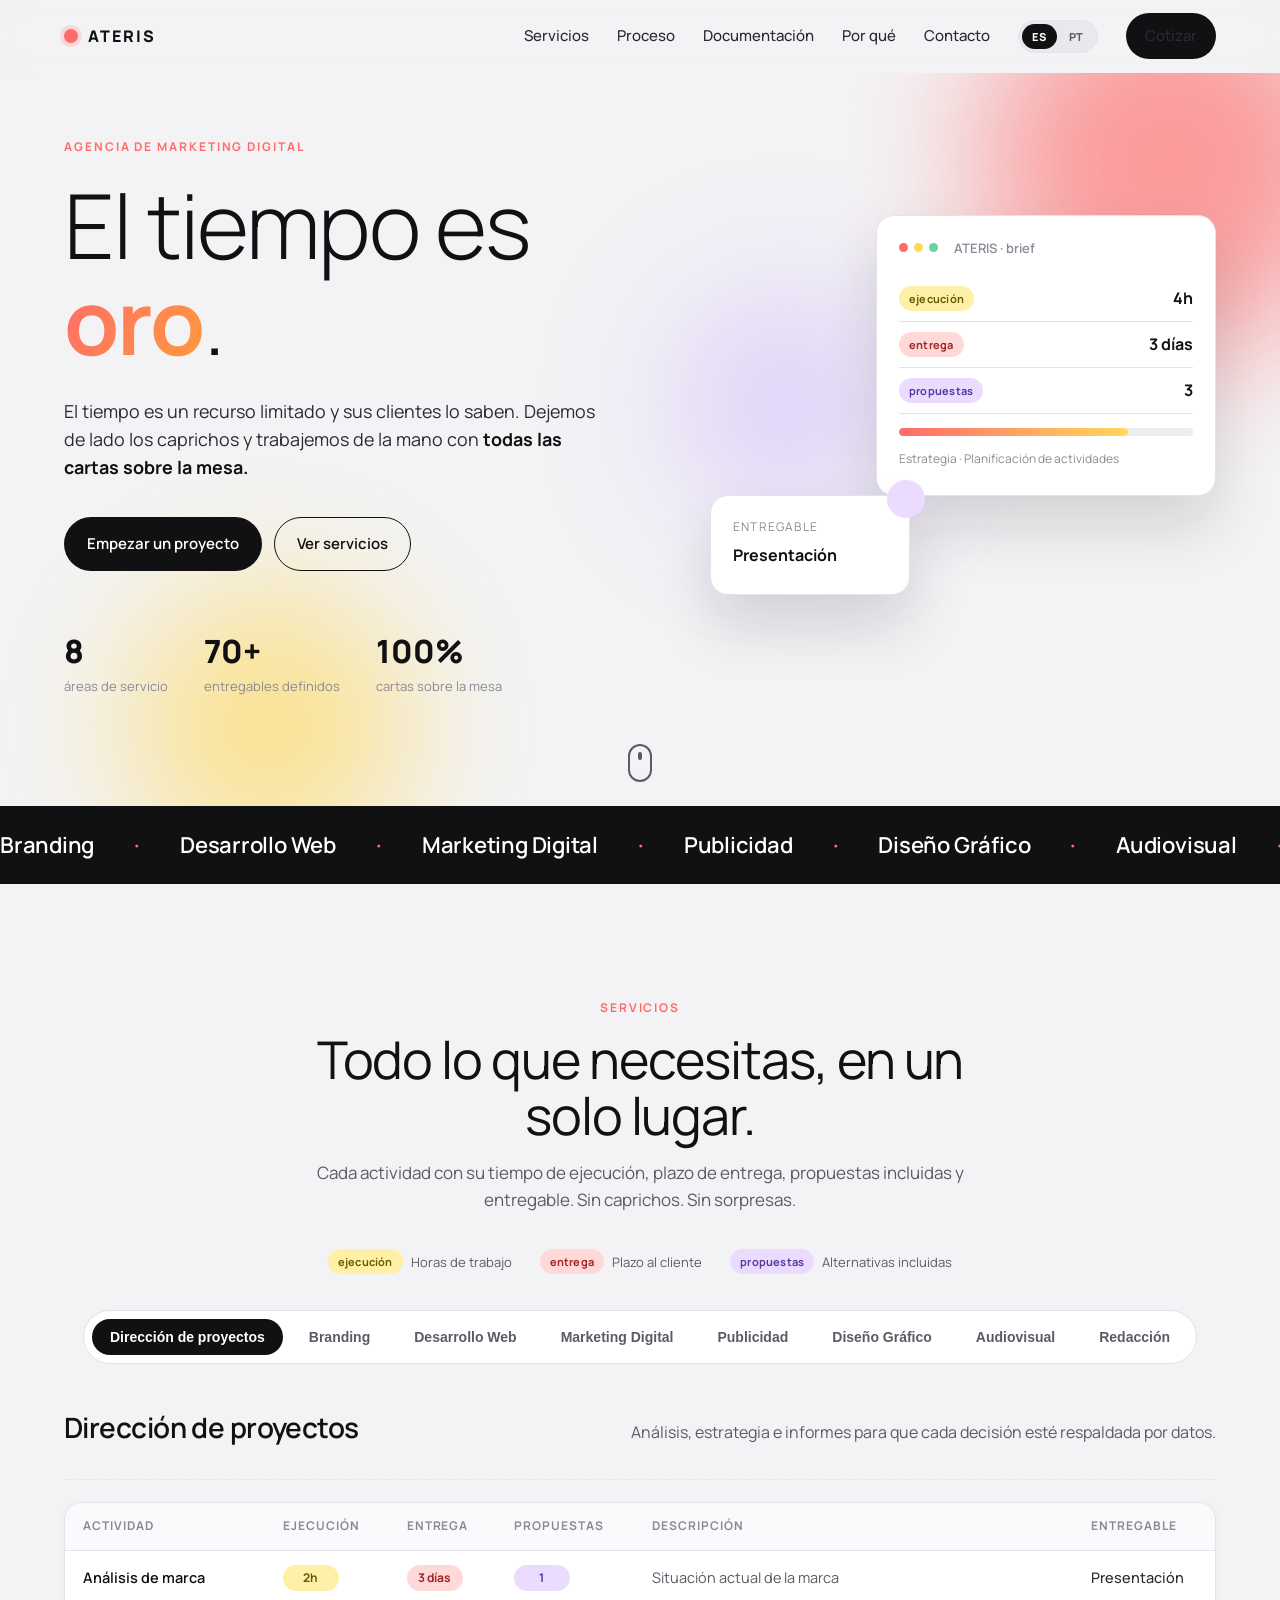
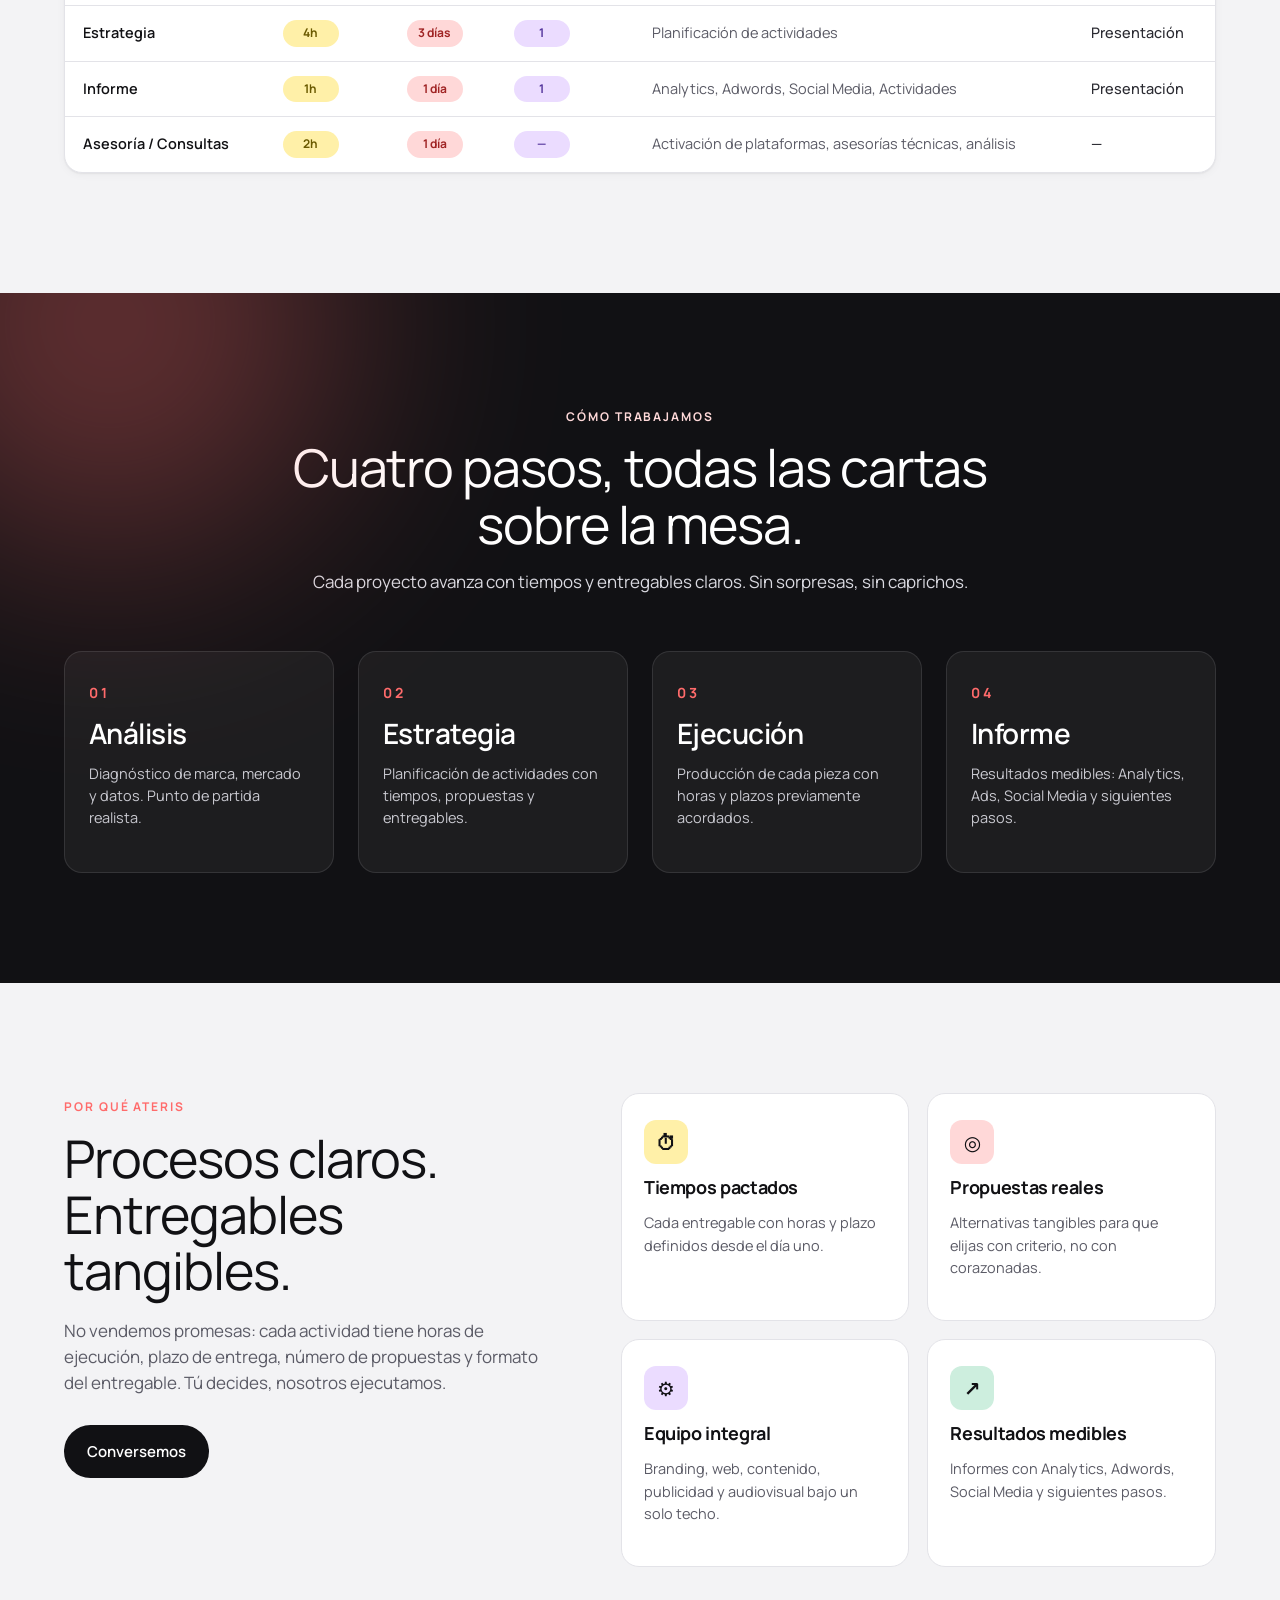
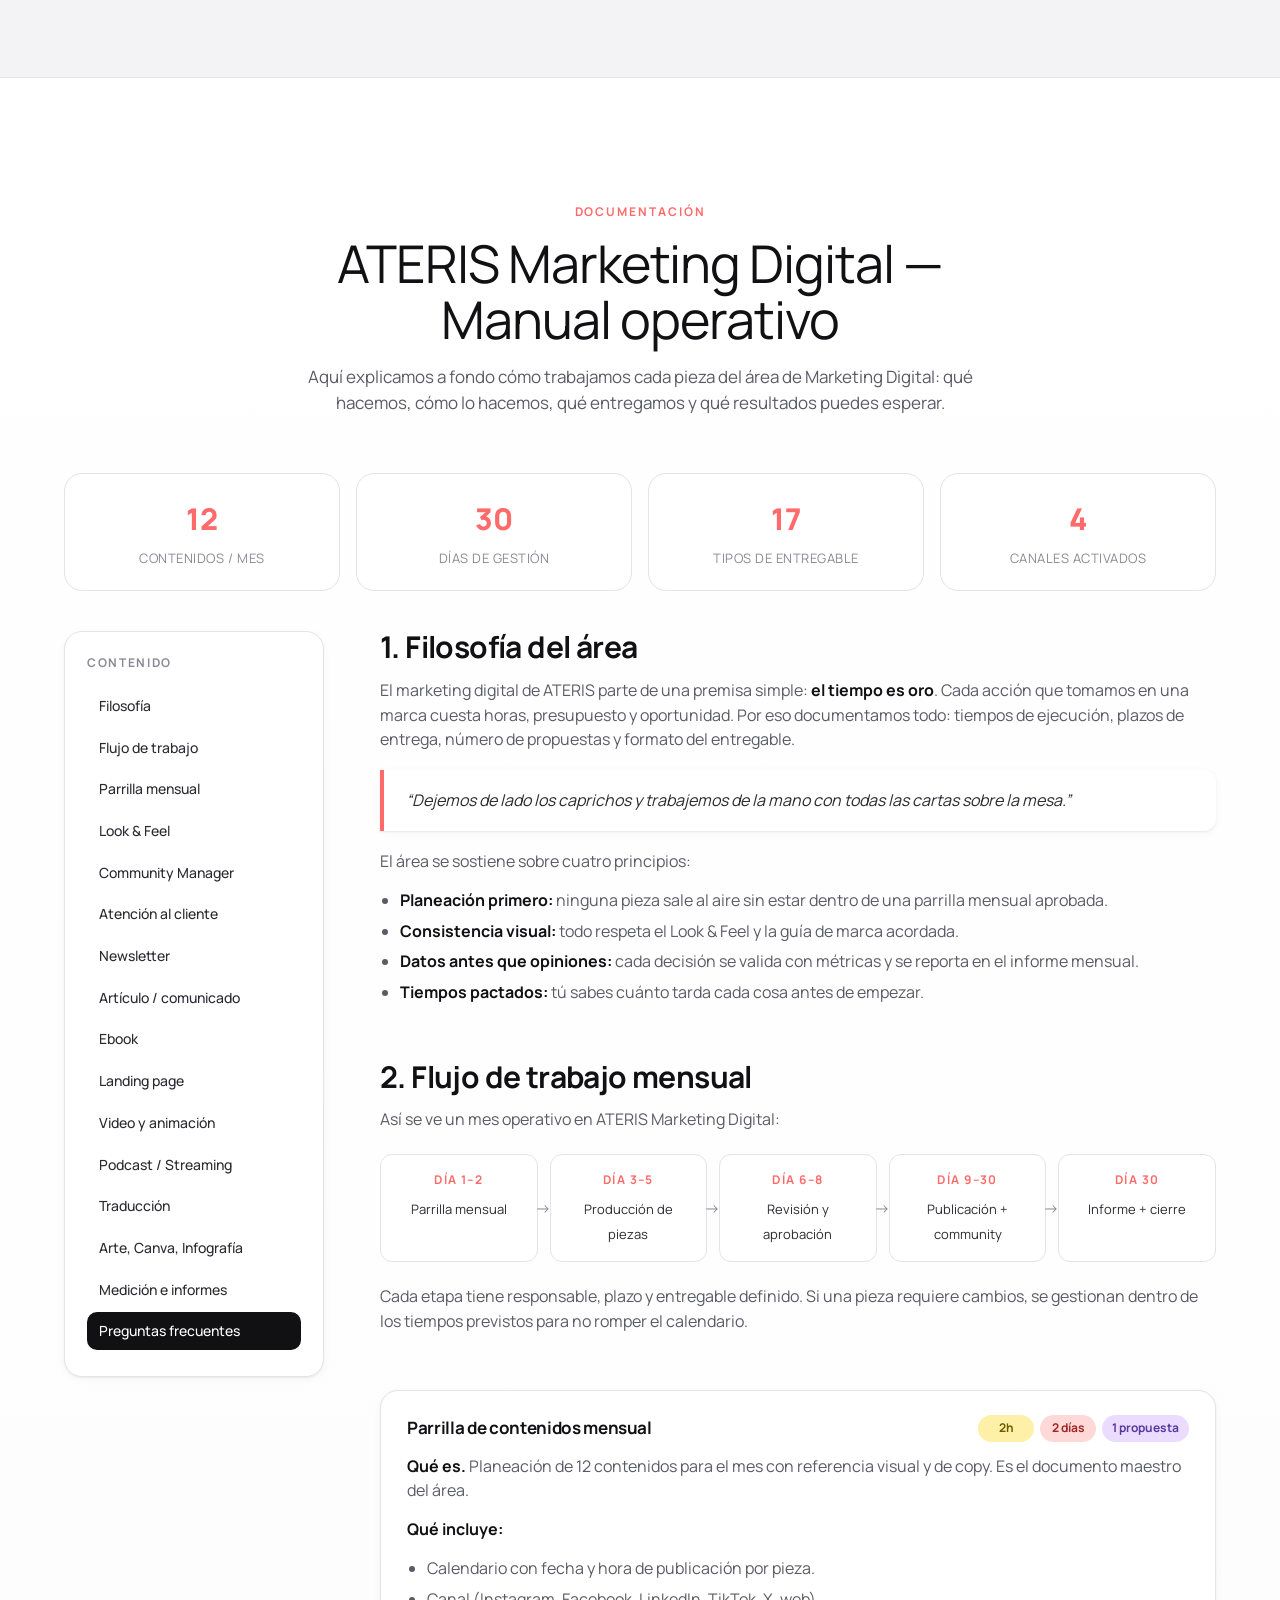
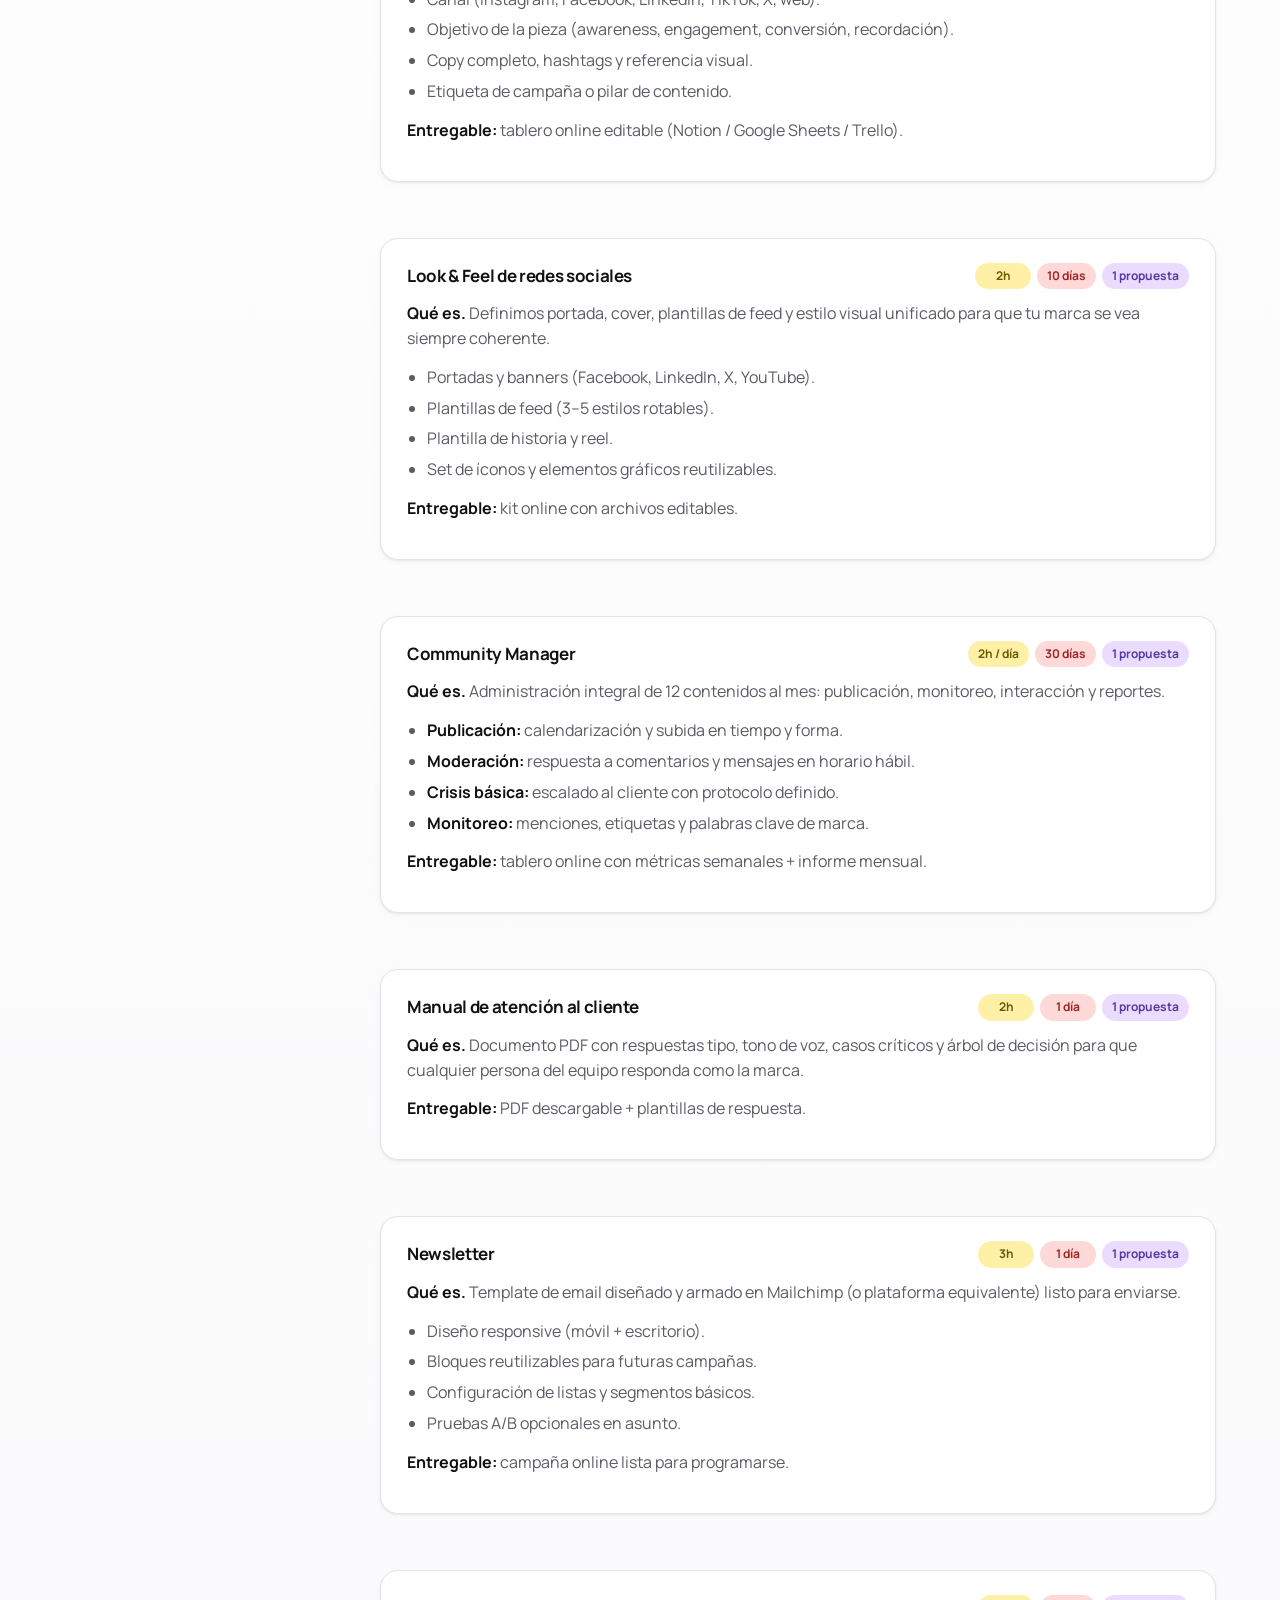
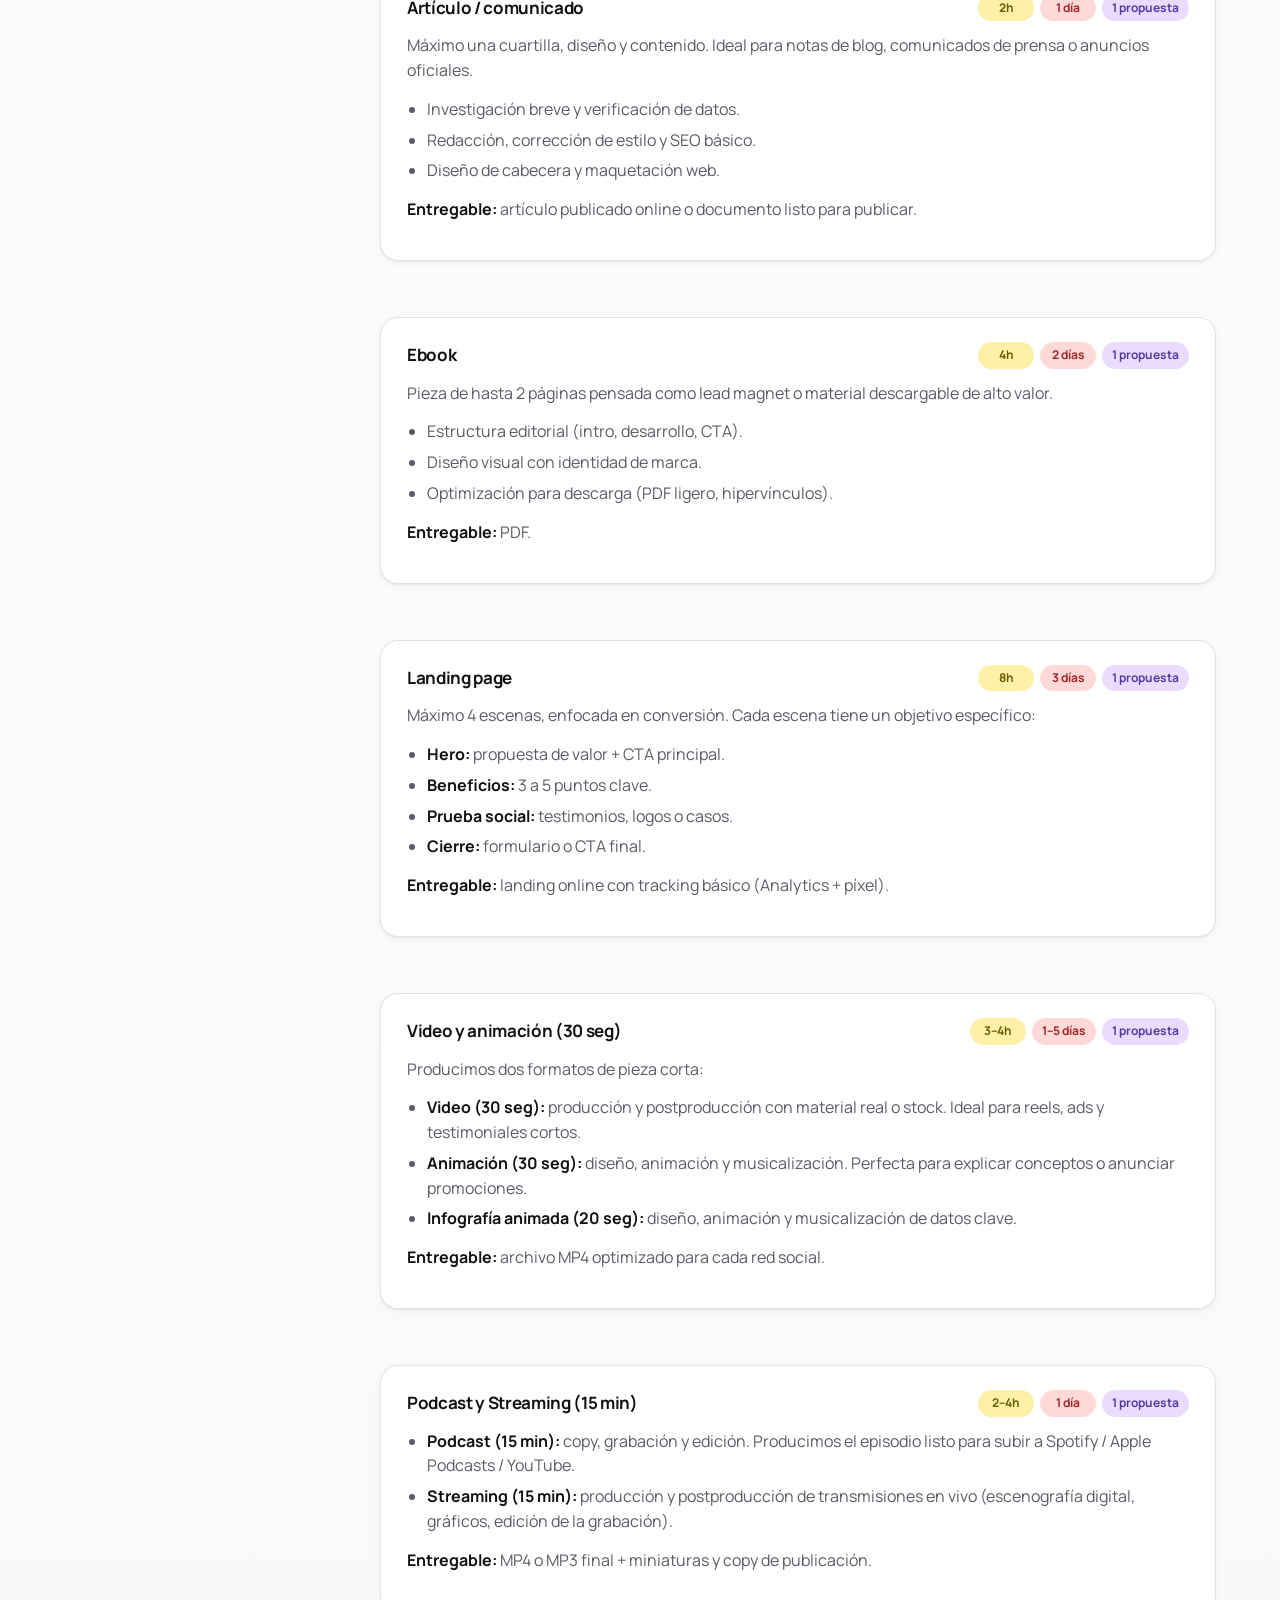
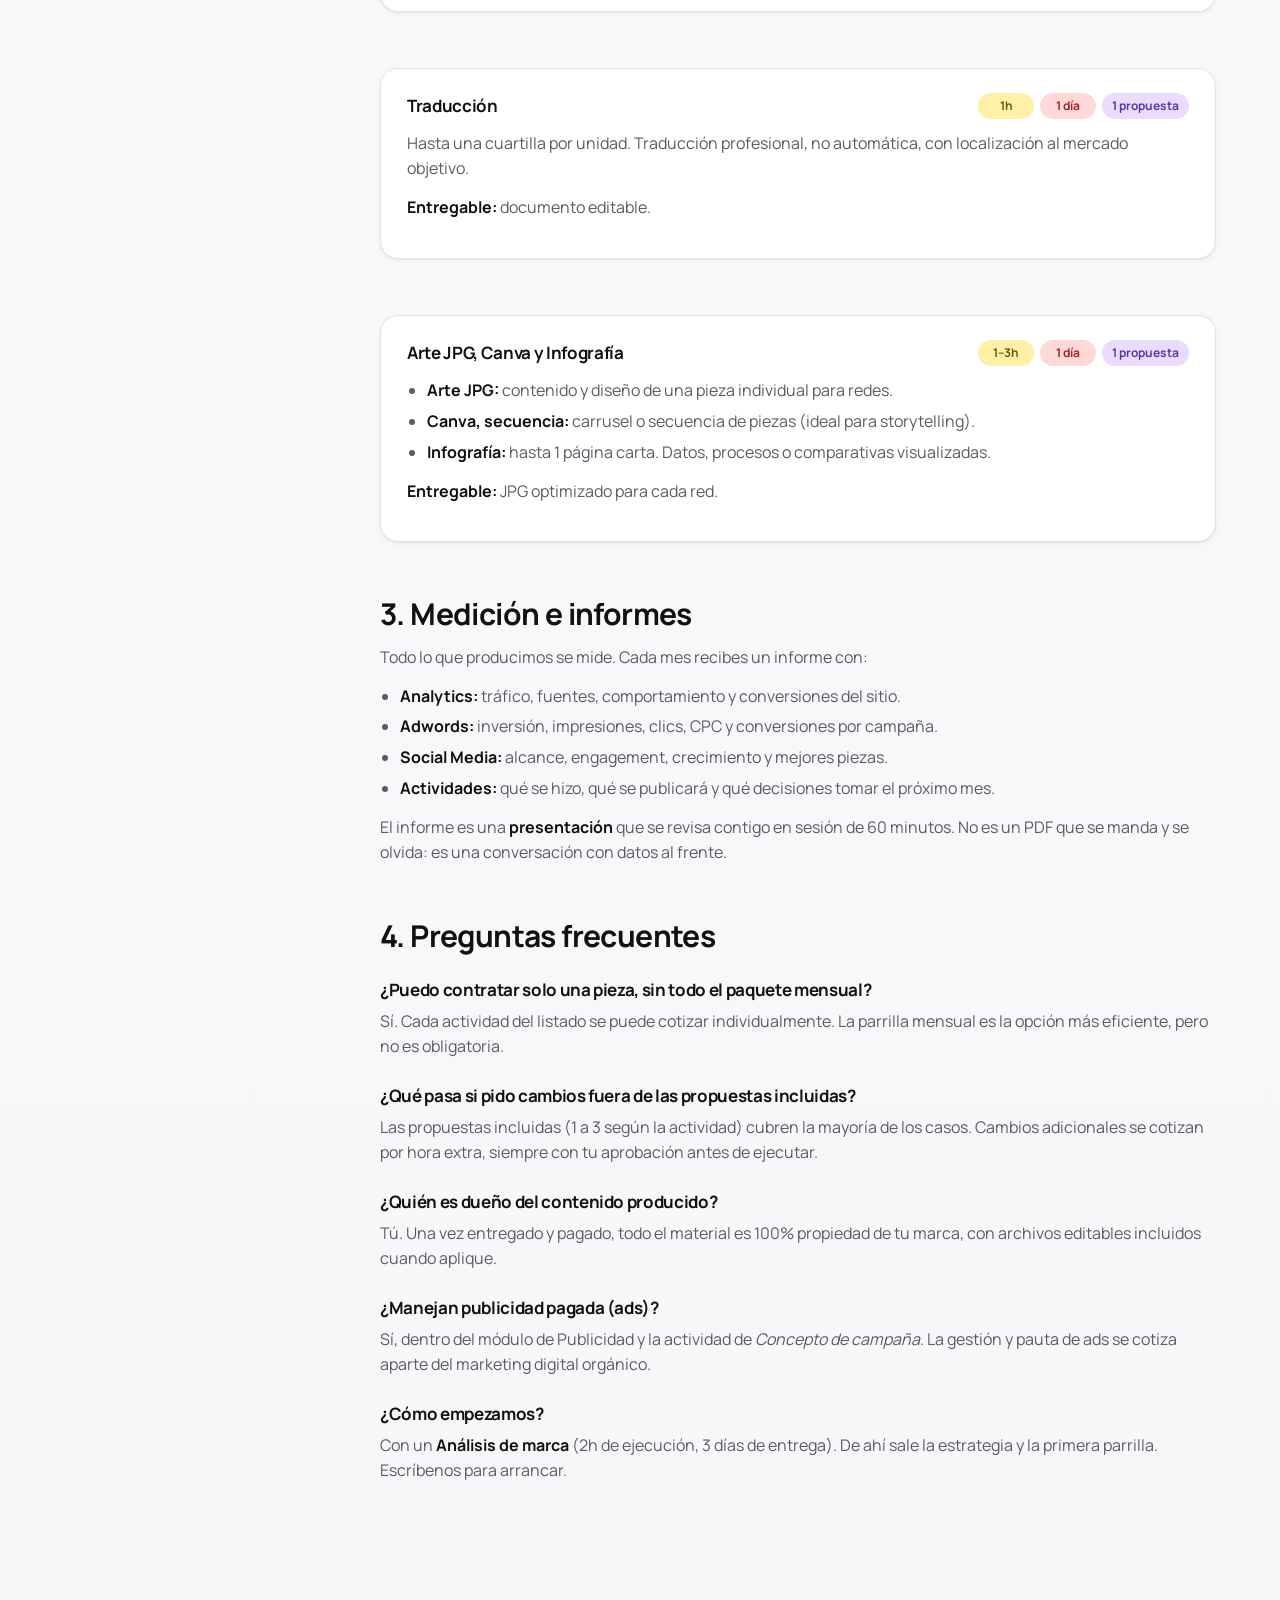
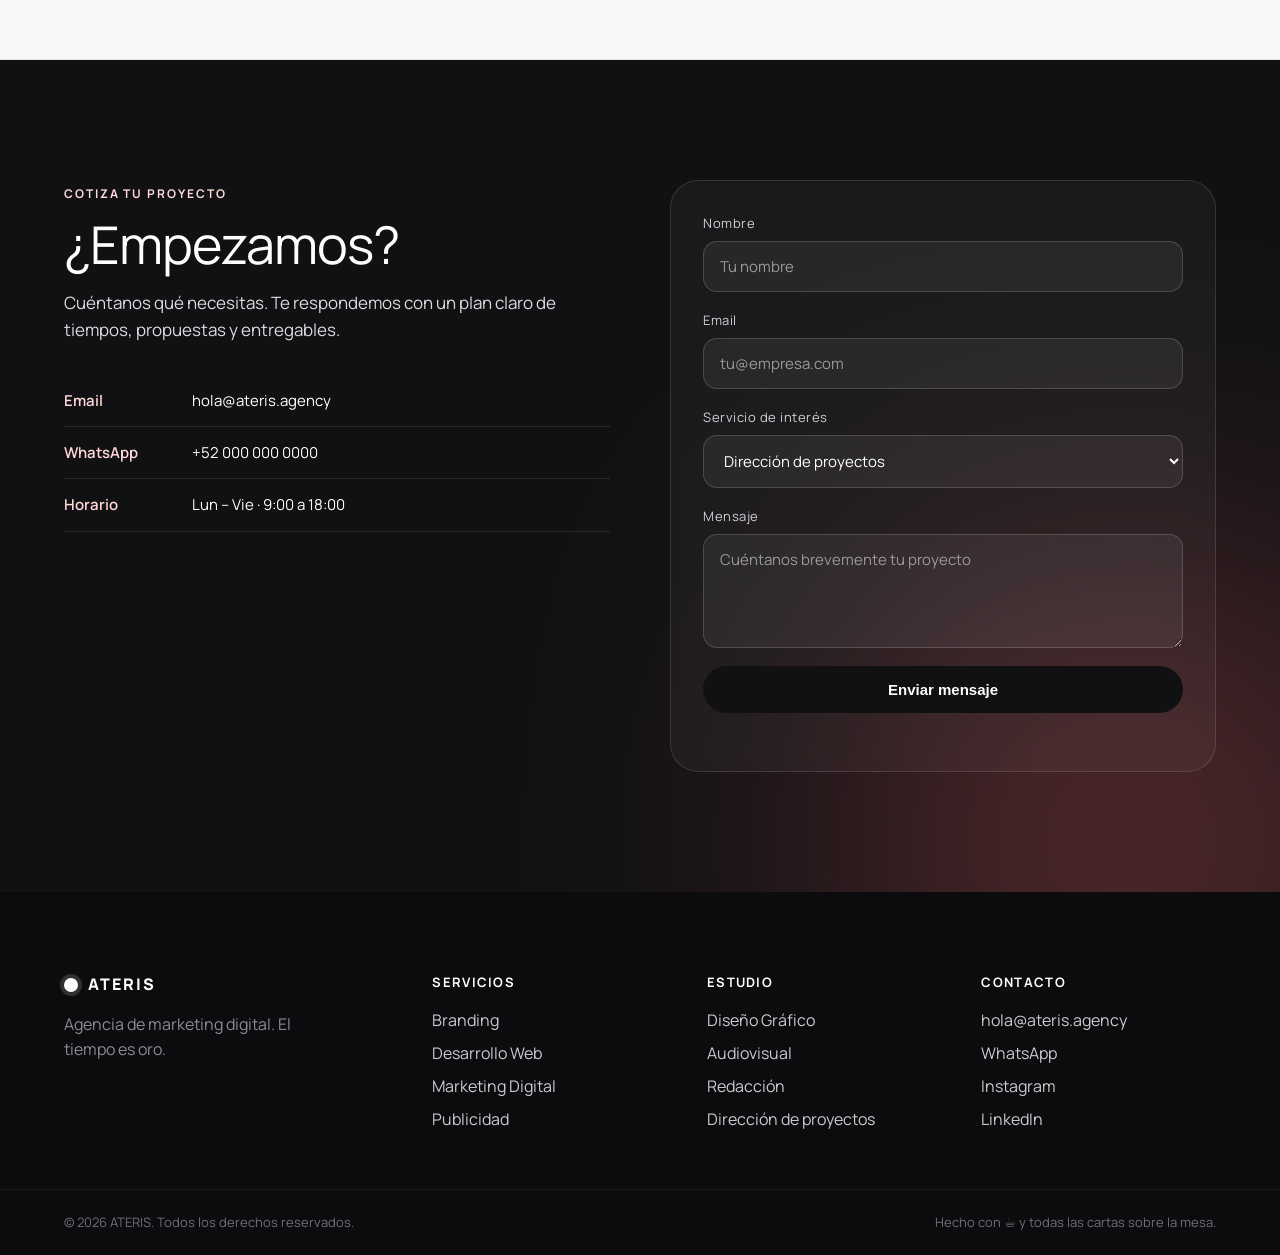
==== index.html @ f94cfa9a "Initial commit: ATERIS marketing agency site - One-page site for ATERIS digital marketing agency - 8" ====
<!DOCTYPE html>
<html lang="es">
<head>
<meta charset="UTF-8" />
<meta name="viewport" content="width=device-width, initial-scale=1.0" />
<title>ATERIS — Agencia de Marketing Digital | El tiempo es oro</title>
<meta name="description" content="ATERIS es una agencia de marketing digital. Branding, desarrollo web, publicidad, audiovisual, diseño gráfico, redacción y dirección de proyectos." />
<link rel="preconnect" href="https://fonts.googleapis.com">
<link rel="preconnect" href="https://fonts.gstatic.com" crossorigin>
<link href="https://fonts.googleapis.com/css2?family=Manrope:wght@300;400;500;600;700;800&display=swap" rel="stylesheet">
<link rel="stylesheet" href="styles.css" />
</head>
<body>

<!-- NAV -->
<header class="nav" id="nav">
  <div class="container nav__inner">
    <a href="#hero" class="logo">
      <span class="logo__dot"></span>
      <span class="logo__name">ATERIS</span>
    </a>
    <nav class="nav__links" id="navLinks">
      <a href="#servicios">Servicios</a>
      <a href="#proceso">Proceso</a>
      <a href="#documentacion">Documentación</a>
      <a href="#porque">Por qué</a>
      <a href="#contacto">Contacto</a>
      <div class="lang-toggle" id="langToggle" role="group" aria-label="Idioma">
        <button type="button" data-lang="es" class="is-active" aria-pressed="true">ES</button>
        <button type="button" data-lang="pt" aria-pressed="false">PT</button>
      </div>
      <a href="#contacto" class="btn btn--primary btn--sm">Cotizar</a>
    </nav>
    <button class="nav__toggle" id="navToggle" aria-label="Abrir menú">
      <span></span><span></span><span></span>
    </button>
  </div>
</header>

<!-- HERO -->
<section class="hero" id="hero">
  <div class="hero__bg">
    <div class="hero__blob hero__blob--1"></div>
    <div class="hero__blob hero__blob--2"></div>
    <div class="hero__blob hero__blob--3"></div>
  </div>
  <div class="container hero__inner">
    <div class="hero__copy">
      <span class="eyebrow">Agencia de marketing digital</span>
      <h1 class="hero__title">El tiempo es <span class="accent">oro</span>.</h1>
      <p class="hero__lede">
        El tiempo es un recurso limitado y sus clientes lo saben.
        Dejemos de lado los caprichos y trabajemos de la mano con
        <strong>todas las cartas sobre la mesa.</strong>
      </p>
      <div class="hero__cta">
        <a href="#contacto" class="btn btn--primary">Empezar un proyecto</a>
        <a href="#servicios" class="btn btn--ghost">Ver servicios</a>
      </div>
      <ul class="hero__stats">
        <li><strong>8</strong><span>áreas de servicio</span></li>
        <li><strong>70+</strong><span>entregables definidos</span></li>
        <li><strong>100%</strong><span>cartas sobre la mesa</span></li>
      </ul>
    </div>
    <div class="hero__visual" aria-hidden="true">
      <div class="card card--float">
        <div class="card__head">
          <span class="dot"></span><span class="dot"></span><span class="dot"></span>
          <span class="card__title">ATERIS · brief</span>
        </div>
        <div class="card__row"><span class="tag tag--yellow">Ejecución</span><b>4h</b></div>
        <div class="card__row"><span class="tag tag--coral">Entrega</span><b>3 días</b></div>
        <div class="card__row"><span class="tag tag--violet">Propuestas</span><b>3</b></div>
        <div class="card__bar"><i style="width:78%"></i></div>
        <small class="card__note">Estrategia · Planificación de actividades</small>
      </div>
      <div class="card card--mini">
        <span class="card__mini-label">Entregable</span>
        <strong>Presentación</strong>
      </div>
    </div>
  </div>
  <a href="#servicios" class="scroll-down" aria-label="Bajar">
    <span></span>
  </a>
</section>

<!-- MANIFIESTO STRIP -->
<section class="strip">
  <div class="strip__track">
    <span>Branding</span><span>·</span>
    <span>Desarrollo Web</span><span>·</span>
    <span>Marketing Digital</span><span>·</span>
    <span>Publicidad</span><span>·</span>
    <span>Diseño Gráfico</span><span>·</span>
    <span>Audiovisual</span><span>·</span>
    <span>Redacción</span><span>·</span>
    <span>Dirección de proyectos</span><span>·</span>
    <span>Branding</span><span>·</span>
    <span>Desarrollo Web</span><span>·</span>
    <span>Marketing Digital</span><span>·</span>
    <span>Publicidad</span><span>·</span>
    <span>Diseño Gráfico</span><span>·</span>
    <span>Audiovisual</span><span>·</span>
    <span>Redacción</span><span>·</span>
    <span>Dirección de proyectos</span><span>·</span>
  </div>
</section>

<!-- SERVICIOS -->
<section class="services" id="servicios">
  <div class="container">
    <header class="section__head">
      <span class="eyebrow">Servicios</span>
      <h2>Todo lo que necesitas, en un solo lugar.</h2>
      <p>Cada actividad con su tiempo de ejecución, plazo de entrega, propuestas incluidas y entregable. Sin caprichos. Sin sorpresas.</p>
    </header>

    <div class="legend">
      <span class="legend__item"><i class="tag tag--yellow">Ejecución</i> Horas de trabajo</span>
      <span class="legend__item"><i class="tag tag--coral">Entrega</i> Plazo al cliente</span>
      <span class="legend__item"><i class="tag tag--violet">Propuestas</i> Alternativas incluidas</span>
    </div>

    <div class="tabs" role="tablist">
      <button class="tab is-active" data-tab="direccion">Dirección de proyectos</button>
      <button class="tab" data-tab="branding">Branding</button>
      <button class="tab" data-tab="web">Desarrollo Web</button>
      <button class="tab" data-tab="marketing">Marketing Digital</button>
      <button class="tab" data-tab="publicidad">Publicidad</button>
      <button class="tab" data-tab="grafico">Diseño Gráfico</button>
      <button class="tab" data-tab="audio">Audiovisual</button>
      <button class="tab" data-tab="redaccion">Redacción</button>
    </div>

    <!-- DIRECCIÓN DE PROYECTOS -->
    <article class="panel is-active" id="direccion">
      <div class="panel__head">
        <h3>Dirección de proyectos</h3>
        <p>Análisis, estrategia e informes para que cada decisión esté respaldada por datos.</p>
      </div>
      <div class="table-wrap">
        <table class="svc">
          <thead>
            <tr><th>Actividad</th><th>Ejecución</th><th>Entrega</th><th>Propuestas</th><th>Descripción</th><th>Entregable</th></tr>
          </thead>
          <tbody>
            <tr><td>Análisis de marca</td><td><span class="pill pill--yellow">2h</span></td><td><span class="pill pill--coral">3 días</span></td><td><span class="pill pill--violet">1</span></td><td>Situación actual de la marca</td><td>Presentación</td></tr>
            <tr><td>Estrategia</td><td><span class="pill pill--yellow">4h</span></td><td><span class="pill pill--coral">3 días</span></td><td><span class="pill pill--violet">1</span></td><td>Planificación de actividades</td><td>Presentación</td></tr>
            <tr><td>Informe</td><td><span class="pill pill--yellow">1h</span></td><td><span class="pill pill--coral">1 día</span></td><td><span class="pill pill--violet">1</span></td><td>Analytics, Adwords, Social Media, Actividades</td><td>Presentación</td></tr>
            <tr><td>Asesoría / Consultas</td><td><span class="pill pill--yellow">2h</span></td><td><span class="pill pill--coral">1 día</span></td><td><span class="pill pill--violet">—</span></td><td>Activación de plataformas, asesorías técnicas, análisis</td><td>—</td></tr>
          </tbody>
        </table>
      </div>
    </article>

    <!-- BRANDING -->
    <article class="panel" id="branding">
      <div class="panel__head">
        <h3>Branding</h3>
        <p>De la idea al manual de marca. Identidad coherente, memorable y aplicable.</p>
      </div>
      <div class="table-wrap">
        <table class="svc">
          <thead>
            <tr><th>Actividad</th><th>Ejecución</th><th>Entrega</th><th>Propuestas</th><th>Descripción</th><th>Entregable</th></tr>
          </thead>
          <tbody>
            <tr><td>Concepto de marca</td><td><span class="pill pill--yellow">6h</span></td><td><span class="pill pill--coral">3 días</span></td><td><span class="pill pill--violet">1</span></td><td>Definir estilo y comunicación</td><td>Presentación</td></tr>
            <tr><td>Storytelling</td><td><span class="pill pill--yellow">6h</span></td><td><span class="pill pill--coral">2 días</span></td><td><span class="pill pill--violet">1</span></td><td>Slogan, story, nombre de story, frases ancla</td><td>PDF</td></tr>
            <tr><td>Moodboard</td><td><span class="pill pill--yellow">2h</span></td><td><span class="pill pill--coral">1 día</span></td><td><span class="pill pill--violet">1</span></td><td>Presentación de referencias visuales</td><td>PDF</td></tr>
            <tr><td>Naming</td><td><span class="pill pill--yellow">7h</span></td><td><span class="pill pill--coral">4 días</span></td><td><span class="pill pill--violet">3</span></td><td>Nombres viables de registro</td><td>Presentación</td></tr>
            <tr><td>Logotipo</td><td><span class="pill pill--yellow">13h</span></td><td><span class="pill pill--coral">5 días</span></td><td><span class="pill pill--violet">3</span></td><td>Diseño de logotipo</td><td>Presentación</td></tr>
            <tr><td>Guía de estilo</td><td><span class="pill pill--yellow">2h</span></td><td><span class="pill pill--coral">1 día</span></td><td><span class="pill pill--violet">1</span></td><td>Guía rápida para el uso de la marca</td><td>Online</td></tr>
            <tr><td>Pack de íconos</td><td><span class="pill pill--yellow">10h</span></td><td><span class="pill pill--coral">10 días</span></td><td><span class="pill pill--violet">1</span></td><td>Pack de 10 íconos en formatos EPS y SVG</td><td>PDF</td></tr>
            <tr><td>Brandbook PDF</td><td><span class="pill pill--yellow">8h</span></td><td><span class="pill pill--coral">5 días</span></td><td><span class="pill pill--violet">1</span></td><td>Manual de identidad</td><td>PDF</td></tr>
            <tr><td>Aplicaciones</td><td><span class="pill pill--yellow">2h</span></td><td><span class="pill pill--coral">1 día</span></td><td><span class="pill pill--violet">3</span></td><td>Por aplicación</td><td>Editable</td></tr>
            <tr><td>Brandbook web</td><td><span class="pill pill--yellow">20h</span></td><td><span class="pill pill--coral">5 días</span></td><td><span class="pill pill--violet">1</span></td><td>Brandbook web con accesos al cliente</td><td>Online</td></tr>
          </tbody>
        </table>
      </div>
    </article>

    <!-- DESARROLLO WEB -->
    <article class="panel" id="web">
      <div class="panel__head">
        <h3>Desarrollo Web</h3>
        <p>Sitios y ecommerce: UX, diseño, programación, seguridad y capacitación.</p>
      </div>
      <div class="table-wrap">
        <table class="svc">
          <thead>
            <tr><th>Actividad</th><th>Ejecución</th><th>Entrega</th><th>Propuestas</th><th>Descripción</th><th>Entregable</th></tr>
          </thead>
          <tbody>
            <tr><td>Experiencia del usuario UX</td><td><span class="pill pill--yellow">5h</span></td><td><span class="pill pill--coral">5 días</span></td><td><span class="pill pill--violet">1</span></td><td>Contenido de 5 secciones (5 escenas por sección)</td><td>PDF</td></tr>
            <tr><td>Diseño de interfaz UI</td><td><span class="pill pill--yellow">20h</span></td><td><span class="pill pill--coral">10 días</span></td><td><span class="pill pill--violet">1</span></td><td>Diseño de 5 secciones (5 escenas por sección)</td><td>JPG</td></tr>
            <tr><td>Instalación</td><td><span class="pill pill--yellow">2h</span></td><td><span class="pill pill--coral">2 días</span></td><td><span class="pill pill--violet">1</span></td><td>Configuración de correos y servidor FTP</td><td>Online</td></tr>
            <tr><td>Programación</td><td><span class="pill pill--yellow">10h</span></td><td><span class="pill pill--coral">10 días</span></td><td><span class="pill pill--violet">1</span></td><td>Programación de 5 secciones (5 escenas por sección)</td><td>Online</td></tr>
            <tr><td>Sitio móvil</td><td><span class="pill pill--yellow">5h</span></td><td><span class="pill pill--coral">10 días</span></td><td><span class="pill pill--violet">1</span></td><td>Programación de 5 secciones (5 escenas por sección)</td><td>Online</td></tr>
            <tr><td>Ecommerce</td><td><span class="pill pill--yellow">10h</span></td><td><span class="pill pill--coral">10 días</span></td><td><span class="pill pill--violet">1</span></td><td>Configuración WooCommerce</td><td>Online</td></tr>
            <tr><td>Optimización</td><td><span class="pill pill--yellow">2h</span></td><td><span class="pill pill--coral">5 días</span></td><td><span class="pill pill--violet">1</span></td><td>Optimización del sistema y entrega</td><td>Online</td></tr>
            <tr><td>Migración de web</td><td><span class="pill pill--yellow">2h</span></td><td><span class="pill pill--coral">1 día</span></td><td><span class="pill pill--violet">1</span></td><td>Migración de sitio</td><td>Online</td></tr>
            <tr><td>Planeación de web</td><td><span class="pill pill--yellow">2h</span></td><td><span class="pill pill--coral">1 día</span></td><td><span class="pill pill--violet">1</span></td><td>Estructura y funcionalidad de front end</td><td>Online</td></tr>
            <tr><td>Consultas e investigaciones web</td><td><span class="pill pill--yellow">1h</span></td><td><span class="pill pill--coral">1 día</span></td><td><span class="pill pill--violet">1</span></td><td>Asesoría técnica</td><td>Presentación</td></tr>
            <tr><td>Capacitación publicación / contenido</td><td><span class="pill pill--yellow">4h</span></td><td><span class="pill pill--coral">1 día</span></td><td><span class="pill pill--violet">1</span></td><td>Capacitación presencial o videoconferencia</td><td>Online</td></tr>
            <tr><td>Capacitación carga de producto</td><td><span class="pill pill--yellow">3h</span></td><td><span class="pill pill--coral">1 día</span></td><td><span class="pill pill--violet">1</span></td><td>Capacitación presencial o videoconferencia</td><td>Online</td></tr>
            <tr><td>Seguridad del sitio</td><td><span class="pill pill--yellow">2h</span></td><td><span class="pill pill--coral">1 día</span></td><td><span class="pill pill--violet">1</span></td><td>Seguridad del sitio</td><td>Online</td></tr>
            <tr><td>Manual de carga de producto</td><td><span class="pill pill--yellow">3h</span></td><td><span class="pill pill--coral">1 día</span></td><td><span class="pill pill--violet">1</span></td><td>Contenido, corrección de estilo y diseño</td><td>PDF</td></tr>
            <tr><td>Manual de publicación post / contenido</td><td><span class="pill pill--yellow">5h</span></td><td><span class="pill pill--coral">1 día</span></td><td><span class="pill pill--violet">1</span></td><td>Contenido, corrección de estilo y diseño</td><td>PDF</td></tr>
            <tr><td>Automatizaciones</td><td><span class="pill pill--yellow">1h</span></td><td><span class="pill pill--coral">1 día</span></td><td><span class="pill pill--violet">1</span></td><td>Mailchimp · CRM · Zapier</td><td>Online</td></tr>
          </tbody>
        </table>
      </div>
    </article>

    <!-- MARKETING DIGITAL -->
    <article class="panel" id="marketing">
      <div class="panel__head">
        <h3>Marketing Digital</h3>
        <p>Contenido, redes, email y automatización. Conversa con tu audiencia con consistencia.</p>
      </div>
      <div class="table-wrap">
        <table class="svc">
          <thead>
            <tr><th>Actividad</th><th>Ejecución</th><th>Entrega</th><th>Propuestas</th><th>Descripción</th><th>Entregable</th></tr>
          </thead>
          <tbody>
            <tr><td>Parrilla de contenidos mensual</td><td><span class="pill pill--yellow">2h</span></td><td><span class="pill pill--coral">2 días</span></td><td><span class="pill pill--violet">1</span></td><td>Planeación de 12 contenidos con referencia</td><td>Online</td></tr>
            <tr><td>Look &amp; Feel</td><td><span class="pill pill--yellow">2h</span></td><td><span class="pill pill--coral">10 días</span></td><td><span class="pill pill--violet">1</span></td><td>Portada y cover (redes sociales)</td><td>Online</td></tr>
            <tr><td>Community Manager</td><td><span class="pill pill--yellow">2h</span></td><td><span class="pill pill--coral">30 días</span></td><td><span class="pill pill--violet">1</span></td><td>Administración de 12 contenidos</td><td>Online</td></tr>
            <tr><td>Manual de atención al cliente</td><td><span class="pill pill--yellow">2h</span></td><td><span class="pill pill--coral">1 día</span></td><td><span class="pill pill--violet">1</span></td><td>Formato PDF</td><td>PDF</td></tr>
            <tr><td>Newsletter</td><td><span class="pill pill--yellow">3h</span></td><td><span class="pill pill--coral">1 día</span></td><td><span class="pill pill--violet">1</span></td><td>Template de Mailchimp</td><td>Online</td></tr>
            <tr><td>Artículo / comunicado</td><td><span class="pill pill--yellow">2h</span></td><td><span class="pill pill--coral">1 día</span></td><td><span class="pill pill--violet">1</span></td><td>Máximo una cuartilla, diseño y contenido</td><td>Online</td></tr>
            <tr><td>Ebook</td><td><span class="pill pill--yellow">4h</span></td><td><span class="pill pill--coral">2 días</span></td><td><span class="pill pill--violet">1</span></td><td>Máximo 2 páginas</td><td>PDF</td></tr>
            <tr><td>Landing page</td><td><span class="pill pill--yellow">8h</span></td><td><span class="pill pill--coral">3 días</span></td><td><span class="pill pill--violet">1</span></td><td>Máximo 4 escenas</td><td>Online</td></tr>
            <tr><td>Video (30 seg)</td><td><span class="pill pill--yellow">4h</span></td><td><span class="pill pill--coral">5 días</span></td><td><span class="pill pill--violet">1</span></td><td>Producción y postproducción</td><td>MP4</td></tr>
            <tr><td>Animación (30 seg)</td><td><span class="pill pill--yellow">3h</span></td><td><span class="pill pill--coral">1 día</span></td><td><span class="pill pill--violet">1</span></td><td>Diseño, animación y musicalización</td><td>MP4</td></tr>
            <tr><td>Traducción</td><td><span class="pill pill--yellow">1h</span></td><td><span class="pill pill--coral">1 día</span></td><td><span class="pill pill--violet">1</span></td><td>Máximo 1 cuartilla</td><td>Editable</td></tr>
            <tr><td>Podcast (15 min)</td><td><span class="pill pill--yellow">2h</span></td><td><span class="pill pill--coral">1 día</span></td><td><span class="pill pill--violet">1</span></td><td>Copy, grabación y edición</td><td>MP4</td></tr>
            <tr><td>Streaming (15 min)</td><td><span class="pill pill--yellow">4h</span></td><td><span class="pill pill--coral">1 día</span></td><td><span class="pill pill--violet">1</span></td><td>Producción y postproducción</td><td>MP4</td></tr>
            <tr><td>Arte JPG</td><td><span class="pill pill--yellow">1h</span></td><td><span class="pill pill--coral">1 día</span></td><td><span class="pill pill--violet">1</span></td><td>Contenido y diseño</td><td>JPG</td></tr>
            <tr><td>Canva, secuencia</td><td><span class="pill pill--yellow">2h</span></td><td><span class="pill pill--coral">1 día</span></td><td><span class="pill pill--violet">1</span></td><td>Contenido y diseño</td><td>JPG</td></tr>
            <tr><td>Infografía</td><td><span class="pill pill--yellow">3h</span></td><td><span class="pill pill--coral">1 día</span></td><td><span class="pill pill--violet">1</span></td><td>Máximo 1 página carta</td><td>JPG</td></tr>
            <tr><td>Infografía animada (20 seg)</td><td><span class="pill pill--yellow">3h</span></td><td><span class="pill pill--coral">2 días</span></td><td><span class="pill pill--violet">1</span></td><td>Diseño, animación y musicalización</td><td>MP4</td></tr>
          </tbody>
        </table>
      </div>
    </article>

    <!-- PUBLICIDAD -->
    <article class="panel" id="publicidad">
      <div class="panel__head">
        <h3>Publicidad</h3>
        <p>Conceptos creativos que viajan a cualquier formato.</p>
      </div>
      <div class="table-wrap">
        <table class="svc">
          <thead>
            <tr><th>Actividad</th><th>Ejecución</th><th>Entrega</th><th>Propuestas</th><th>Descripción</th><th>Entregable</th></tr>
          </thead>
          <tbody>
            <tr><td>Concepto de campaña</td><td><span class="pill pill--yellow">4h</span></td><td><span class="pill pill--coral">5 días</span></td><td><span class="pill pill--violet">1</span></td><td>Estrategia y planeación</td><td>Presentación</td></tr>
            <tr><td>Gráfico maestro</td><td><span class="pill pill--yellow">10h</span></td><td><span class="pill pill--coral">5 días</span></td><td><span class="pill pill--violet">3</span></td><td>Carta, billboard, social media y POP</td><td>Presentación</td></tr>
            <tr><td>Aplicaciones</td><td><span class="pill pill--yellow">3h</span></td><td><span class="pill pill--coral">1 día</span></td><td><span class="pill pill--violet">3</span></td><td>Por aplicación</td><td>Editable</td></tr>
          </tbody>
        </table>
      </div>
    </article>

    <!-- DISEÑO GRÁFICO -->
    <article class="panel" id="grafico">
      <div class="panel__head">
        <h3>Diseño Gráfico</h3>
        <p>Piezas impresas y digitales con corrección de estilo y diseño cuidado.</p>
      </div>
      <div class="table-wrap">
        <table class="svc">
          <thead>
            <tr><th>Actividad</th><th>Ejecución</th><th>Entrega</th><th>Propuestas</th><th>Descripción</th><th>Entregable</th></tr>
          </thead>
          <tbody>
            <tr><td>Etiqueta de producto</td><td><span class="pill pill--yellow">3h</span></td><td><span class="pill pill--coral">1 día</span></td><td><span class="pill pill--violet">3</span></td><td>Formato máximo 1/3 carta</td><td>Editable</td></tr>
            <tr><td>Empaque</td><td><span class="pill pill--yellow">6h</span></td><td><span class="pill pill--coral">2 días</span></td><td><span class="pill pill--violet">3</span></td><td>Previsualización tipo render</td><td>JPG</td></tr>
            <tr><td>Plano mecánico</td><td><span class="pill pill--yellow">4h</span></td><td><span class="pill pill--coral">2 días</span></td><td><span class="pill pill--violet">1</span></td><td>Planos para impresión</td><td>Editable</td></tr>
            <tr><td>Brochure / catálogo / revista</td><td><span class="pill pill--yellow">5h</span></td><td><span class="pill pill--coral">2 días</span></td><td><span class="pill pill--violet">1</span></td><td>Corrección de estilo y diseño (4 páginas)</td><td>Editable</td></tr>
            <tr><td>Presentación PowerPoint</td><td><span class="pill pill--yellow">1h</span></td><td><span class="pill pill--coral">1 día</span></td><td><span class="pill pill--violet">1</span></td><td>Corrección de estilo y diseño (por diapositiva)</td><td>Editable</td></tr>
            <tr><td>Escaparate</td><td><span class="pill pill--yellow">6h</span></td><td><span class="pill pill--coral">3 días</span></td><td><span class="pill pill--violet">1</span></td><td>Previsualización tipo render</td><td>Editable</td></tr>
            <tr><td>Stand 3×3</td><td><span class="pill pill--yellow">12h</span></td><td><span class="pill pill--coral">4 días</span></td><td><span class="pill pill--violet">1</span></td><td>Previsualización tipo render</td><td>Editable</td></tr>
            <tr><td>Exhibidor 1×1</td><td><span class="pill pill--yellow">8h</span></td><td><span class="pill pill--coral">3 días</span></td><td><span class="pill pill--violet">1</span></td><td>Previsualización tipo render</td><td>Online</td></tr>
            <tr><td>Banner display</td><td><span class="pill pill--yellow">2h</span></td><td><span class="pill pill--coral">1 día</span></td><td><span class="pill pill--violet">1</span></td><td>Previsualización tipo render</td><td>Editable</td></tr>
            <tr><td>Lona publicitaria</td><td><span class="pill pill--yellow">2h</span></td><td><span class="pill pill--coral">1 día</span></td><td><span class="pill pill--violet">1</span></td><td>Corrección de estilo y diseño</td><td>Editable</td></tr>
            <tr><td>Tríptico</td><td><span class="pill pill--yellow">4h</span></td><td><span class="pill pill--coral">2 días</span></td><td><span class="pill pill--violet">1</span></td><td>Corrección de estilo y diseño</td><td>Editable</td></tr>
            <tr><td>Flyer</td><td><span class="pill pill--yellow">2h</span></td><td><span class="pill pill--coral">1 día</span></td><td><span class="pill pill--violet">1</span></td><td>Corrección de estilo y diseño</td><td>Editable</td></tr>
            <tr><td>Infografía (1 carta)</td><td><span class="pill pill--yellow">4h</span></td><td><span class="pill pill--coral">2 días</span></td><td><span class="pill pill--violet">1</span></td><td>Corrección de estilo y diseño</td><td>Editable</td></tr>
            <tr><td>Retoque fotográfico</td><td><span class="pill pill--yellow">0.3h</span></td><td><span class="pill pill--coral">1 día</span></td><td><span class="pill pill--violet">1</span></td><td>Corrección y calibración de color</td><td>JPG</td></tr>
          </tbody>
        </table>
      </div>
    </article>

    <!-- AUDIOVISUAL -->
    <article class="panel" id="audio">
      <div class="panel__head">
        <h3>Audiovisual</h3>
        <p>Video, foto y animación. Producción y post producción de alta calidad.</p>
      </div>
      <div class="table-wrap">
        <table class="svc">
          <thead>
            <tr><th>Actividad</th><th>Ejecución</th><th>Entrega</th><th>Propuestas</th><th>Descripción</th><th>Entregable</th></tr>
          </thead>
          <tbody>
            <tr><td>Animación (1 min)</td><td><span class="pill pill--yellow">26h</span></td><td><span class="pill pill--coral">16 días</span></td><td><span class="pill pill--violet">1</span></td><td>Render, diseño, animación y musicalización</td><td>MP4</td></tr>
            <tr><td>Video corporativo (1 min)</td><td><span class="pill pill--yellow">10h</span></td><td><span class="pill pill--coral">5 días</span></td><td><span class="pill pill--violet">1</span></td><td>Producción y post producción</td><td>MP4</td></tr>
            <tr><td>Foto producto</td><td><span class="pill pill--yellow">1h</span></td><td><span class="pill pill--coral">1 día</span></td><td><span class="pill pill--violet">1</span></td><td>Producción y post producción (3 vistas)</td><td>JPG</td></tr>
            <tr><td>Foto bodegón</td><td><span class="pill pill--yellow">1h</span></td><td><span class="pill pill--coral">1 día</span></td><td><span class="pill pill--violet">1</span></td><td>Producción y post producción</td><td>JPG</td></tr>
            <tr><td>Foto instalaciones</td><td><span class="pill pill--yellow">6h</span></td><td><span class="pill pill--coral">5 días</span></td><td><span class="pill pill--violet">1</span></td><td>4 hr de cobertura y 2 hr de edición</td><td>JPG</td></tr>
            <tr><td>Foto publicitaria</td><td><span class="pill pill--yellow">12h</span></td><td><span class="pill pill--coral">10 días</span></td><td><span class="pill pill--violet">1</span></td><td>8 hr de sesión y 4 de edición</td><td>JPG</td></tr>
            <tr><td>Foto evento</td><td><span class="pill pill--yellow">6h</span></td><td><span class="pill pill--coral">5 días</span></td><td><span class="pill pill--violet">1</span></td><td>4 hr de cobertura y 2 hr de edición</td><td>JPG</td></tr>
            <tr><td>Voz Off (1 min)</td><td><span class="pill pill--yellow">3h</span></td><td><span class="pill pill--coral">1 día</span></td><td><span class="pill pill--violet">1</span></td><td>Grabación de voz, limpieza de audio</td><td>MP4</td></tr>
            <tr><td>Retoque 3D</td><td><span class="pill pill--yellow">2h</span></td><td><span class="pill pill--coral">1 día</span></td><td><span class="pill pill--violet">4</span></td><td>Fotografías con volumen (fondo blanco, ecommerce)</td><td>JPG</td></tr>
          </tbody>
        </table>
      </div>
    </article>

    <!-- REDACCIÓN -->
    <article class="panel" id="redaccion">
      <div class="panel__head">
        <h3>Redacción</h3>
        <p>Palabras que comunican: guiones, boletines, descripciones y experiencia conversacional.</p>
      </div>
      <div class="table-wrap">
        <table class="svc">
          <thead>
            <tr><th>Actividad</th><th>Ejecución</th><th>Entrega</th><th>Propuestas</th><th>Descripción</th><th>Entregable</th></tr>
          </thead>
          <tbody>
            <tr><td>Guión de radio (30 seg)</td><td><span class="pill pill--yellow">1h</span></td><td><span class="pill pill--coral">1 día</span></td><td><span class="pill pill--violet">1</span></td><td>1 cuartilla</td><td>PDF</td></tr>
            <tr><td>Guión corporativo (1 min)</td><td><span class="pill pill--yellow">2h</span></td><td><span class="pill pill--coral">1 día</span></td><td><span class="pill pill--violet">1</span></td><td>1 cuartilla</td><td>PDF</td></tr>
            <tr><td>Boletines informativos</td><td><span class="pill pill--yellow">2h</span></td><td><span class="pill pill--coral">1 día</span></td><td><span class="pill pill--violet">1</span></td><td>1 cuartilla (notas breves)</td><td>PDF</td></tr>
            <tr><td>Lineamientos de comunicación</td><td><span class="pill pill--yellow">10h</span></td><td><span class="pill pill--coral">5 días</span></td><td><span class="pill pill--violet">1</span></td><td>Comunicación escrita y visual de marca</td><td>PDF</td></tr>
            <tr><td>Traducciones</td><td><span class="pill pill--yellow">1h</span></td><td><span class="pill pill--coral">1 día</span></td><td><span class="pill pill--violet">1</span></td><td>Traducción por hoja o sección de web</td><td>PDF</td></tr>
            <tr><td>Descripción de producto</td><td><span class="pill pill--yellow">1h</span></td><td><span class="pill pill--coral">1 día</span></td><td><span class="pill pill--violet">10</span></td><td>Características de producto para web</td><td>PDF</td></tr>
            <tr><td>Corrección de estilo</td><td><span class="pill pill--yellow">1h</span></td><td><span class="pill pill--coral">1 día</span></td><td><span class="pill pill--violet">1</span></td><td>1 cuartilla</td><td>PDF</td></tr>
            <tr><td>Desarrollo de chatbot</td><td><span class="pill pill--yellow">3h</span></td><td><span class="pill pill--coral">3 días</span></td><td><span class="pill pill--violet">1</span></td><td>Análisis y listado de chats automáticos (WhatsApp, Messenger, web chat)</td><td>PDF</td></tr>
            <tr><td>UX Writing</td><td><span class="pill pill--yellow">—</span></td><td><span class="pill pill--coral">2 días</span></td><td><span class="pill pill--violet">1</span></td><td>Experiencia de usuario para automatizaciones + análisis</td><td>PDF</td></tr>
          </tbody>
        </table>
      </div>
    </article>

  </div>
</section>

<!-- PROCESO -->
<section class="process" id="proceso">
  <div class="container">
    <header class="section__head section__head--light">
      <span class="eyebrow">Cómo trabajamos</span>
      <h2>Cuatro pasos, todas las cartas sobre la mesa.</h2>
      <p>Cada proyecto avanza con tiempos y entregables claros. Sin sorpresas, sin caprichos.</p>
    </header>
    <ol class="steps">
      <li class="step">
        <span class="step__num">01</span>
        <h3>Análisis</h3>
        <p>Diagnóstico de marca, mercado y datos. Punto de partida realista.</p>
      </li>
      <li class="step">
        <span class="step__num">02</span>
        <h3>Estrategia</h3>
        <p>Planificación de actividades con tiempos, propuestas y entregables.</p>
      </li>
      <li class="step">
        <span class="step__num">03</span>
        <h3>Ejecución</h3>
        <p>Producción de cada pieza con horas y plazos previamente acordados.</p>
      </li>
      <li class="step">
        <span class="step__num">04</span>
        <h3>Informe</h3>
        <p>Resultados medibles: Analytics, Ads, Social Media y siguientes pasos.</p>
      </li>
    </ol>
  </div>
</section>

<!-- POR QUÉ -->
<section class="why" id="porque">
  <div class="container why__grid">
    <div class="why__copy">
      <span class="eyebrow">Por qué ATERIS</span>
      <h2>Procesos claros. Entregables tangibles.</h2>
      <p class="why__lede">No vendemos promesas: cada actividad tiene horas de ejecución, plazo de entrega, número de propuestas y formato del entregable. Tú decides, nosotros ejecutamos.</p>
      <a href="#contacto" class="btn btn--primary">Conversemos</a>
    </div>
    <ul class="why__list">
      <li>
        <div class="why__icon">⏱</div>
        <h4>Tiempos pactados</h4>
        <p>Cada entregable con horas y plazo definidos desde el día uno.</p>
      </li>
      <li>
        <div class="why__icon">◎</div>
        <h4>Propuestas reales</h4>
        <p>Alternativas tangibles para que elijas con criterio, no con corazonadas.</p>
      </li>
      <li>
        <div class="why__icon">⚙</div>
        <h4>Equipo integral</h4>
        <p>Branding, web, contenido, publicidad y audiovisual bajo un solo techo.</p>
      </li>
      <li>
        <div class="why__icon">↗</div>
        <h4>Resultados medibles</h4>
        <p>Informes con Analytics, Adwords, Social Media y siguientes pasos.</p>
      </li>
    </ul>
  </div>
</section>

<!-- DOCUMENTACIÓN DETALLADA — MARKETING DIGITAL -->
<section class="docs" id="documentacion">
  <div class="container">
    <header class="section__head">
      <span class="eyebrow">Documentación</span>
      <h2>ATERIS Marketing Digital — Manual operativo</h2>
      <p>Aquí explicamos a fondo cómo trabajamos cada pieza del área de Marketing Digital: qué hacemos, cómo lo hacemos, qué entregamos y qué resultados puedes esperar.</p>
    </header>

    <div class="kpi-grid">
      <div class="kpi"><strong>12</strong><span>contenidos / mes</span></div>
      <div class="kpi"><strong>30</strong><span>días de gestión</span></div>
      <div class="kpi"><strong>17</strong><span>tipos de entregable</span></div>
      <div class="kpi"><strong>4</strong><span>canales activados</span></div>
    </div>

    <div class="docs__layout">
      <aside class="docs__toc">
        <h5>Contenido</h5>
        <ul>
          <li><a href="#doc-intro" class="is-active">Filosofía</a></li>
          <li><a href="#doc-flujo">Flujo de trabajo</a></li>
          <li><a href="#doc-parrilla">Parrilla mensual</a></li>
          <li><a href="#doc-lookfeel">Look &amp; Feel</a></li>
          <li><a href="#doc-cm">Community Manager</a></li>
          <li><a href="#doc-atc">Atención al cliente</a></li>
          <li><a href="#doc-news">Newsletter</a></li>
          <li><a href="#doc-articulo">Artículo / comunicado</a></li>
          <li><a href="#doc-ebook">Ebook</a></li>
          <li><a href="#doc-landing">Landing page</a></li>
          <li><a href="#doc-video">Video y animación</a></li>
          <li><a href="#doc-podcast">Podcast / Streaming</a></li>
          <li><a href="#doc-traduccion">Traducción</a></li>
          <li><a href="#doc-arte">Arte, Canva, Infografía</a></li>
          <li><a href="#doc-medicion">Medición e informes</a></li>
          <li><a href="#doc-faq">Preguntas frecuentes</a></li>
        </ul>
      </aside>

      <div class="docs__content">

        <section id="doc-intro">
          <h3>1. Filosofía del área</h3>
          <p>El marketing digital de ATERIS parte de una premisa simple: <strong>el tiempo es oro</strong>. Cada acción que tomamos en una marca cuesta horas, presupuesto y oportunidad. Por eso documentamos todo: tiempos de ejecución, plazos de entrega, número de propuestas y formato del entregable.</p>
          <blockquote>“Dejemos de lado los caprichos y trabajemos de la mano con todas las cartas sobre la mesa.”</blockquote>
          <p>El área se sostiene sobre cuatro principios:</p>
          <ul>
            <li><strong>Planeación primero:</strong> ninguna pieza sale al aire sin estar dentro de una parrilla mensual aprobada.</li>
            <li><strong>Consistencia visual:</strong> todo respeta el Look &amp; Feel y la guía de marca acordada.</li>
            <li><strong>Datos antes que opiniones:</strong> cada decisión se valida con métricas y se reporta en el informe mensual.</li>
            <li><strong>Tiempos pactados:</strong> tú sabes cuánto tarda cada cosa antes de empezar.</li>
          </ul>
        </section>

        <section id="doc-flujo">
          <h3>2. Flujo de trabajo mensual</h3>
          <p>Así se ve un mes operativo en ATERIS Marketing Digital:</p>
          <div class="flow">
            <div class="flow__step"><b>Día 1–2</b><span>Parrilla mensual</span></div>
            <div class="flow__step"><b>Día 3–5</b><span>Producción de piezas</span></div>
            <div class="flow__step"><b>Día 6–8</b><span>Revisión y aprobación</span></div>
            <div class="flow__step"><b>Día 9–30</b><span>Publicación + community</span></div>
            <div class="flow__step"><b>Día 30</b><span>Informe + cierre</span></div>
          </div>
          <p>Cada etapa tiene responsable, plazo y entregable definido. Si una pieza requiere cambios, se gestionan dentro de los tiempos previstos para no romper el calendario.</p>
        </section>

        <section id="doc-parrilla">
          <div class="doc-card">
            <div class="doc-card__head">
              <h4>Parrilla de contenidos mensual</h4>
              <div class="doc-card__meta">
                <span class="pill pill--yellow">2h</span>
                <span class="pill pill--coral">2 días</span>
                <span class="pill pill--violet">1 propuesta</span>
              </div>
            </div>
            <p><strong>Qué es.</strong> Planeación de 12 contenidos para el mes con referencia visual y de copy. Es el documento maestro del área.</p>
            <p><strong>Qué incluye:</strong></p>
            <ul>
              <li>Calendario con fecha y hora de publicación por pieza.</li>
              <li>Canal (Instagram, Facebook, LinkedIn, TikTok, X, web).</li>
              <li>Objetivo de la pieza (awareness, engagement, conversión, recordación).</li>
              <li>Copy completo, hashtags y referencia visual.</li>
              <li>Etiqueta de campaña o pilar de contenido.</li>
            </ul>
            <p><strong>Entregable:</strong> tablero online editable (Notion / Google Sheets / Trello).</p>
          </div>
        </section>

        <section id="doc-lookfeel">
          <div class="doc-card">
            <div class="doc-card__head">
              <h4>Look &amp; Feel de redes sociales</h4>
              <div class="doc-card__meta">
                <span class="pill pill--yellow">2h</span>
                <span class="pill pill--coral">10 días</span>
                <span class="pill pill--violet">1 propuesta</span>
              </div>
            </div>
            <p><strong>Qué es.</strong> Definimos portada, cover, plantillas de feed y estilo visual unificado para que tu marca se vea siempre coherente.</p>
            <ul>
              <li>Portadas y banners (Facebook, LinkedIn, X, YouTube).</li>
              <li>Plantillas de feed (3–5 estilos rotables).</li>
              <li>Plantilla de historia y reel.</li>
              <li>Set de íconos y elementos gráficos reutilizables.</li>
            </ul>
            <p><strong>Entregable:</strong> kit online con archivos editables.</p>
          </div>
        </section>

        <section id="doc-cm">
          <div class="doc-card">
            <div class="doc-card__head">
              <h4>Community Manager</h4>
              <div class="doc-card__meta">
                <span class="pill pill--yellow">2h / día</span>
                <span class="pill pill--coral">30 días</span>
                <span class="pill pill--violet">1 propuesta</span>
              </div>
            </div>
            <p><strong>Qué es.</strong> Administración integral de 12 contenidos al mes: publicación, monitoreo, interacción y reportes.</p>
            <ul>
              <li><strong>Publicación:</strong> calendarización y subida en tiempo y forma.</li>
              <li><strong>Moderación:</strong> respuesta a comentarios y mensajes en horario hábil.</li>
              <li><strong>Crisis básica:</strong> escalado al cliente con protocolo definido.</li>
              <li><strong>Monitoreo:</strong> menciones, etiquetas y palabras clave de marca.</li>
            </ul>
            <p><strong>Entregable:</strong> tablero online con métricas semanales + informe mensual.</p>
          </div>
        </section>

        <section id="doc-atc">
          <div class="doc-card">
            <div class="doc-card__head">
              <h4>Manual de atención al cliente</h4>
              <div class="doc-card__meta">
                <span class="pill pill--yellow">2h</span>
                <span class="pill pill--coral">1 día</span>
                <span class="pill pill--violet">1 propuesta</span>
              </div>
            </div>
            <p><strong>Qué es.</strong> Documento PDF con respuestas tipo, tono de voz, casos críticos y árbol de decisión para que cualquier persona del equipo responda como la marca.</p>
            <p><strong>Entregable:</strong> PDF descargable + plantillas de respuesta.</p>
          </div>
        </section>

        <section id="doc-news">
          <div class="doc-card">
            <div class="doc-card__head">
              <h4>Newsletter</h4>
              <div class="doc-card__meta">
                <span class="pill pill--yellow">3h</span>
                <span class="pill pill--coral">1 día</span>
                <span class="pill pill--violet">1 propuesta</span>
              </div>
            </div>
            <p><strong>Qué es.</strong> Template de email diseñado y armado en Mailchimp (o plataforma equivalente) listo para enviarse.</p>
            <ul>
              <li>Diseño responsive (móvil + escritorio).</li>
              <li>Bloques reutilizables para futuras campañas.</li>
              <li>Configuración de listas y segmentos básicos.</li>
              <li>Pruebas A/B opcionales en asunto.</li>
            </ul>
            <p><strong>Entregable:</strong> campaña online lista para programarse.</p>
          </div>
        </section>

        <section id="doc-articulo">
          <div class="doc-card">
            <div class="doc-card__head">
              <h4>Artículo / comunicado</h4>
              <div class="doc-card__meta">
                <span class="pill pill--yellow">2h</span>
                <span class="pill pill--coral">1 día</span>
                <span class="pill pill--violet">1 propuesta</span>
              </div>
            </div>
            <p>Máximo una cuartilla, diseño y contenido. Ideal para notas de blog, comunicados de prensa o anuncios oficiales.</p>
            <ul>
              <li>Investigación breve y verificación de datos.</li>
              <li>Redacción, corrección de estilo y SEO básico.</li>
              <li>Diseño de cabecera y maquetación web.</li>
            </ul>
            <p><strong>Entregable:</strong> artículo publicado online o documento listo para publicar.</p>
          </div>
        </section>

        <section id="doc-ebook">
          <div class="doc-card">
            <div class="doc-card__head">
              <h4>Ebook</h4>
              <div class="doc-card__meta">
                <span class="pill pill--yellow">4h</span>
                <span class="pill pill--coral">2 días</span>
                <span class="pill pill--violet">1 propuesta</span>
              </div>
            </div>
            <p>Pieza de hasta 2 páginas pensada como lead magnet o material descargable de alto valor.</p>
            <ul>
              <li>Estructura editorial (intro, desarrollo, CTA).</li>
              <li>Diseño visual con identidad de marca.</li>
              <li>Optimización para descarga (PDF ligero, hipervínculos).</li>
            </ul>
            <p><strong>Entregable:</strong> PDF.</p>
          </div>
        </section>

        <section id="doc-landing">
          <div class="doc-card">
            <div class="doc-card__head">
              <h4>Landing page</h4>
              <div class="doc-card__meta">
                <span class="pill pill--yellow">8h</span>
                <span class="pill pill--coral">3 días</span>
                <span class="pill pill--violet">1 propuesta</span>
              </div>
            </div>
            <p>Máximo 4 escenas, enfocada en conversión. Cada escena tiene un objetivo específico:</p>
            <ul>
              <li><strong>Hero:</strong> propuesta de valor + CTA principal.</li>
              <li><strong>Beneficios:</strong> 3 a 5 puntos clave.</li>
              <li><strong>Prueba social:</strong> testimonios, logos o casos.</li>
              <li><strong>Cierre:</strong> formulario o CTA final.</li>
            </ul>
            <p><strong>Entregable:</strong> landing online con tracking básico (Analytics + píxel).</p>
          </div>
        </section>

        <section id="doc-video">
          <div class="doc-card">
            <div class="doc-card__head">
              <h4>Video y animación (30 seg)</h4>
              <div class="doc-card__meta">
                <span class="pill pill--yellow">3–4h</span>
                <span class="pill pill--coral">1–5 días</span>
                <span class="pill pill--violet">1 propuesta</span>
              </div>
            </div>
            <p>Producimos dos formatos de pieza corta:</p>
            <ul>
              <li><strong>Video (30 seg):</strong> producción y postproducción con material real o stock. Ideal para reels, ads y testimoniales cortos.</li>
              <li><strong>Animación (30 seg):</strong> diseño, animación y musicalización. Perfecta para explicar conceptos o anunciar promociones.</li>
              <li><strong>Infografía animada (20 seg):</strong> diseño, animación y musicalización de datos clave.</li>
            </ul>
            <p><strong>Entregable:</strong> archivo MP4 optimizado para cada red social.</p>
          </div>
        </section>

        <section id="doc-podcast">
          <div class="doc-card">
            <div class="doc-card__head">
              <h4>Podcast y Streaming (15 min)</h4>
              <div class="doc-card__meta">
                <span class="pill pill--yellow">2–4h</span>
                <span class="pill pill--coral">1 día</span>
                <span class="pill pill--violet">1 propuesta</span>
              </div>
            </div>
            <ul>
              <li><strong>Podcast (15 min):</strong> copy, grabación y edición. Producimos el episodio listo para subir a Spotify / Apple Podcasts / YouTube.</li>
              <li><strong>Streaming (15 min):</strong> producción y postproducción de transmisiones en vivo (escenografía digital, gráficos, edición de la grabación).</li>
            </ul>
            <p><strong>Entregable:</strong> MP4 o MP3 final + miniaturas y copy de publicación.</p>
          </div>
        </section>

        <section id="doc-traduccion">
          <div class="doc-card">
            <div class="doc-card__head">
              <h4>Traducción</h4>
              <div class="doc-card__meta">
                <span class="pill pill--yellow">1h</span>
                <span class="pill pill--coral">1 día</span>
                <span class="pill pill--violet">1 propuesta</span>
              </div>
            </div>
            <p>Hasta una cuartilla por unidad. Traducción profesional, no automática, con localización al mercado objetivo.</p>
            <p><strong>Entregable:</strong> documento editable.</p>
          </div>
        </section>

        <section id="doc-arte">
          <div class="doc-card">
            <div class="doc-card__head">
              <h4>Arte JPG, Canva y Infografía</h4>
              <div class="doc-card__meta">
                <span class="pill pill--yellow">1–3h</span>
                <span class="pill pill--coral">1 día</span>
                <span class="pill pill--violet">1 propuesta</span>
              </div>
            </div>
            <ul>
              <li><strong>Arte JPG:</strong> contenido y diseño de una pieza individual para redes.</li>
              <li><strong>Canva, secuencia:</strong> carrusel o secuencia de piezas (ideal para storytelling).</li>
              <li><strong>Infografía:</strong> hasta 1 página carta. Datos, procesos o comparativas visualizadas.</li>
            </ul>
            <p><strong>Entregable:</strong> JPG optimizado para cada red.</p>
          </div>
        </section>

        <section id="doc-medicion">
          <h3>3. Medición e informes</h3>
          <p>Todo lo que producimos se mide. Cada mes recibes un informe con:</p>
          <ul>
            <li><strong>Analytics:</strong> tráfico, fuentes, comportamiento y conversiones del sitio.</li>
            <li><strong>Adwords:</strong> inversión, impresiones, clics, CPC y conversiones por campaña.</li>
            <li><strong>Social Media:</strong> alcance, engagement, crecimiento y mejores piezas.</li>
            <li><strong>Actividades:</strong> qué se hizo, qué se publicará y qué decisiones tomar el próximo mes.</li>
          </ul>
          <p>El informe es una <strong>presentación</strong> que se revisa contigo en sesión de 60 minutos. No es un PDF que se manda y se olvida: es una conversación con datos al frente.</p>
        </section>

        <section id="doc-faq">
          <h3>4. Preguntas frecuentes</h3>

          <h4>¿Puedo contratar solo una pieza, sin todo el paquete mensual?</h4>
          <p>Sí. Cada actividad del listado se puede cotizar individualmente. La parrilla mensual es la opción más eficiente, pero no es obligatoria.</p>

          <h4>¿Qué pasa si pido cambios fuera de las propuestas incluidas?</h4>
          <p>Las propuestas incluidas (1 a 3 según la actividad) cubren la mayoría de los casos. Cambios adicionales se cotizan por hora extra, siempre con tu aprobación antes de ejecutar.</p>

          <h4>¿Quién es dueño del contenido producido?</h4>
          <p>Tú. Una vez entregado y pagado, todo el material es 100% propiedad de tu marca, con archivos editables incluidos cuando aplique.</p>

          <h4>¿Manejan publicidad pagada (ads)?</h4>
          <p>Sí, dentro del módulo de <a href="#publicidad">Publicidad</a> y la actividad de <em>Concepto de campaña</em>. La gestión y pauta de ads se cotiza aparte del marketing digital orgánico.</p>

          <h4>¿Cómo empezamos?</h4>
          <p>Con un <strong>Análisis de marca</strong> (2h de ejecución, 3 días de entrega). De ahí sale la estrategia y la primera parrilla. <a href="#contacto">Escríbenos para arrancar.</a></p>
        </section>

      </div>
    </div>
  </div>
</section>

<!-- CTA / CONTACTO -->
<section class="cta" id="contacto">
  <div class="container cta__inner">
    <div class="cta__copy">
      <span class="eyebrow eyebrow--light">Cotiza tu proyecto</span>
      <h2>¿Empezamos?</h2>
      <p>Cuéntanos qué necesitas. Te respondemos con un plan claro de tiempos, propuestas y entregables.</p>
      <ul class="cta__contacts">
        <li><strong>Email</strong><a href="mailto:hola@ateris.agency">hola@ateris.agency</a></li>
        <li><strong>WhatsApp</strong><a href="#">+52 000 000 0000</a></li>
        <li><strong>Horario</strong><span>Lun – Vie · 9:00 a 18:00</span></li>
      </ul>
    </div>
    <form class="cta__form" id="ctaForm" novalidate>
      <div class="field">
        <label for="name">Nombre</label>
        <input type="text" id="name" name="name" placeholder="Tu nombre" required />
      </div>
      <div class="field">
        <label for="email">Email</label>
        <input type="email" id="email" name="email" placeholder="tu@empresa.com" required />
      </div>
      <div class="field">
        <label for="service">Servicio de interés</label>
        <select id="service" name="service">
          <option>Dirección de proyectos</option>
          <option>Branding</option>
          <option>Desarrollo Web</option>
          <option>Marketing Digital</option>
          <option>Publicidad</option>
          <option>Diseño Gráfico</option>
          <option>Audiovisual</option>
          <option>Redacción</option>
          <option>Aún no lo sé</option>
        </select>
      </div>
      <div class="field">
        <label for="msg">Mensaje</label>
        <textarea id="msg" name="msg" rows="4" placeholder="Cuéntanos brevemente tu proyecto"></textarea>
      </div>
      <button type="submit" class="btn btn--primary btn--full">Enviar mensaje</button>
      <p class="form__status" id="formStatus" aria-live="polite"></p>
    </form>
  </div>
</section>

<!-- FOOTER -->
<footer class="footer">
  <div class="container footer__grid">
    <div class="footer__brand">
      <a href="#hero" class="logo logo--light">
        <span class="logo__dot"></span>
        <span class="logo__name">ATERIS</span>
      </a>
      <p>Agencia de marketing digital. El tiempo es oro.</p>
    </div>
    <div class="footer__col">
      <h5>Servicios</h5>
      <ul>
        <li><a href="#branding">Branding</a></li>
        <li><a href="#web">Desarrollo Web</a></li>
        <li><a href="#marketing">Marketing Digital</a></li>
        <li><a href="#publicidad">Publicidad</a></li>
      </ul>
    </div>
    <div class="footer__col">
      <h5>Estudio</h5>
      <ul>
        <li><a href="#grafico">Diseño Gráfico</a></li>
        <li><a href="#audio">Audiovisual</a></li>
        <li><a href="#redaccion">Redacción</a></li>
        <li><a href="#direccion">Dirección de proyectos</a></li>
      </ul>
    </div>
    <div class="footer__col">
      <h5>Contacto</h5>
      <ul>
        <li><a href="mailto:hola@ateris.agency">hola@ateris.agency</a></li>
        <li><a href="#">WhatsApp</a></li>
        <li><a href="#">Instagram</a></li>
        <li><a href="#">LinkedIn</a></li>
      </ul>
    </div>
  </div>
  <div class="footer__bottom">
    <div class="container">
      <span>© <span id="year"></span> ATERIS. Todos los derechos reservados.</span>
      <span>Hecho con ☕ y todas las cartas sobre la mesa.</span>
    </div>
  </div>
</footer>

<script src="translations.js"></script>
<script src="script.js"></script>
</body>
</html>
---- styles.css ----
/* =========================================================
   ATERIS — Agencia de marketing digital
   Paleta inspirada en el PDF: coral / amarillo / violeta
   ========================================================= */

:root {
  --bg: #f3f3f5;
  --bg-soft: #eeeef1;
  --surface: #ffffff;
  --ink: #111114;
  --ink-2: #2a2a31;
  --ink-3: #5b5b66;
  --muted: #8a8a96;
  --line: #e3e3e8;

  --coral: #ff6b6b;
  --coral-2: #ff8585;
  --yellow: #ffd95a;
  --yellow-soft: #fff0a8;
  --violet: #c5a3ff;
  --violet-soft: #ebdcff;
  --green: #6ad29f;

  --shadow-sm: 0 1px 2px rgba(17, 17, 20, 0.06), 0 2px 8px rgba(17, 17, 20, 0.04);
  --shadow: 0 10px 30px rgba(17, 17, 20, 0.08);
  --shadow-lg: 0 30px 60px rgba(17, 17, 20, 0.14);

  --radius-xs: 8px;
  --radius-sm: 12px;
  --radius: 18px;
  --radius-lg: 28px;

  --container: 1200px;
}

* { box-sizing: border-box; }
html { scroll-behavior: smooth; }

body {
  margin: 0;
  font-family: 'Manrope', system-ui, -apple-system, Segoe UI, Roboto, sans-serif;
  color: var(--ink);
  background: var(--bg);
  line-height: 1.55;
  -webkit-font-smoothing: antialiased;
  text-rendering: optimizeLegibility;
}

img { max-width: 100%; display: block; }
a { color: inherit; text-decoration: none; }

.container {
  max-width: var(--container);
  margin: 0 auto;
  padding: 0 24px;
}

.eyebrow {
  display: inline-block;
  font-size: 12px;
  letter-spacing: 0.16em;
  text-transform: uppercase;
  color: var(--coral);
  font-weight: 700;
  margin-bottom: 14px;
}
.eyebrow--light { color: #ffd9d9; }

h1, h2, h3, h4 { font-family: inherit; line-height: 1.08; letter-spacing: -0.02em; margin: 0; }
h1 { font-size: clamp(44px, 7vw, 96px); font-weight: 300; }
h2 { font-size: clamp(30px, 4.2vw, 52px); font-weight: 400; }
h3 { font-size: clamp(20px, 2.2vw, 28px); font-weight: 600; }
h4 { font-size: 18px; font-weight: 700; }
p  { color: var(--ink-3); }

/* ----- Buttons ----- */
.btn {
  display: inline-flex;
  align-items: center;
  justify-content: center;
  gap: 8px;
  padding: 14px 22px;
  font-weight: 600;
  font-size: 15px;
  border-radius: 999px;
  border: 1px solid transparent;
  cursor: pointer;
  transition: transform .18s ease, background .18s ease, color .18s ease, box-shadow .18s ease;
  white-space: nowrap;
}
.btn--primary {
  background: var(--ink);
  color: #fff;
}
.btn--primary:hover { background: var(--coral); transform: translateY(-1px); box-shadow: var(--shadow); }
.btn--ghost {
  background: transparent;
  border-color: var(--ink);
  color: var(--ink);
}
.btn--ghost:hover { background: var(--ink); color: #fff; }
.btn--sm { padding: 10px 18px; font-size: 14px; }
.btn--full { width: 100%; }

/* ----- NAV ----- */
.nav {
  position: sticky;
  top: 0;
  z-index: 50;
  background: rgba(243, 243, 245, 0.85);
  backdrop-filter: saturate(160%) blur(14px);
  -webkit-backdrop-filter: saturate(160%) blur(14px);
  border-bottom: 1px solid transparent;
  transition: border-color .25s ease, background .25s ease;
}
.nav.is-scrolled {
  border-color: var(--line);
  background: rgba(255, 255, 255, 0.9);
}
.nav__inner {
  display: flex;
  align-items: center;
  justify-content: space-between;
  height: 72px;
}
.logo {
  display: inline-flex;
  align-items: center;
  gap: 10px;
  font-weight: 800;
  letter-spacing: 0.12em;
}
.logo__dot {
  width: 14px;
  height: 14px;
  background: var(--coral);
  border-radius: 50%;
  box-shadow: 0 0 0 4px rgba(255, 107, 107, 0.18);
}
.logo__name { font-size: 16px; }
.logo--light { color: #fff; }
.logo--light .logo__dot { background: #fff; box-shadow: 0 0 0 4px rgba(255,255,255,0.15); }

.nav__links { display: flex; align-items: center; gap: 28px; }
.nav__links a { font-size: 15px; color: var(--ink-2); font-weight: 500; }
.nav__links a:hover { color: var(--coral); }

/* Language toggle (ES / PT) */
.lang-toggle {
  display: inline-flex;
  align-items: center;
  background: rgba(0,0,0,0.04);
  border: 1px solid var(--line);
  border-radius: 999px;
  padding: 3px;
  gap: 2px;
}
.lang-toggle button {
  border: 0;
  background: transparent;
  padding: 5px 10px;
  border-radius: 999px;
  font-size: 11px;
  font-weight: 800;
  letter-spacing: 0.06em;
  color: var(--ink-3);
  cursor: pointer;
  font-family: inherit;
  transition: background .2s ease, color .2s ease, transform .2s ease;
}
.lang-toggle button:hover { color: var(--ink); }
.lang-toggle button.is-active {
  background: var(--ink);
  color: #fff;
}

.nav__toggle {
  display: none;
  background: none;
  border: 0;
  width: 40px; height: 40px;
  cursor: pointer;
  position: relative;
}
.nav__toggle span {
  display: block;
  width: 22px;
  height: 2px;
  background: var(--ink);
  margin: 5px auto;
  transition: transform .25s ease, opacity .25s ease;
}
.nav__toggle.is-open span:nth-child(1) { transform: translateY(7px) rotate(45deg); }
.nav__toggle.is-open span:nth-child(2) { opacity: 0; }
.nav__toggle.is-open span:nth-child(3) { transform: translateY(-7px) rotate(-45deg); }

/* ----- HERO ----- */
.hero {
  position: relative;
  overflow: hidden;
  padding: 60px 0 110px;
}
.hero__bg { position: absolute; inset: 0; pointer-events: none; }
.hero__blob {
  position: absolute;
  border-radius: 50%;
  filter: blur(70px);
  opacity: 0.65;
}
.hero__blob--1 { width: 380px; height: 380px; background: var(--coral); top: -100px; right: -80px; }
.hero__blob--2 { width: 280px; height: 280px; background: var(--yellow); bottom: -60px; left: 10%; }
.hero__blob--3 { width: 220px; height: 220px; background: var(--violet); top: 30%; right: 30%; opacity: 0.45; }

.hero__inner {
  position: relative;
  display: grid;
  grid-template-columns: 1.15fr 1fr;
  gap: 64px;
  align-items: center;
}
.hero__title { margin-top: 6px; }
.hero__title .accent {
  position: relative;
  display: inline-block;
  font-weight: 700;
  background: linear-gradient(120deg, var(--coral), #ff9a3c);
  -webkit-background-clip: text;
  background-clip: text;
  color: transparent;
}
.hero__lede {
  margin: 28px 0 36px;
  font-size: clamp(16px, 1.4vw, 19px);
  max-width: 540px;
  color: var(--ink-2);
}
.hero__lede strong { color: var(--ink); font-weight: 700; }
.hero__cta { display: flex; gap: 12px; flex-wrap: wrap; }
.hero__stats {
  list-style: none;
  display: flex;
  gap: 36px;
  padding: 0;
  margin: 56px 0 0;
}
.hero__stats li { display: flex; flex-direction: column; }
.hero__stats strong { font-size: 32px; font-weight: 800; color: var(--ink); }
.hero__stats span { font-size: 13px; color: var(--muted); }

.hero__visual { position: relative; min-height: 420px; }
.card {
  position: absolute;
  background: var(--surface);
  border-radius: var(--radius);
  box-shadow: var(--shadow-lg);
  padding: 22px 22px 26px;
  border: 1px solid var(--line);
}
.card--float {
  top: 10px; right: 0;
  width: 340px;
  animation: float 6s ease-in-out infinite;
}
.card__head {
  display: flex;
  align-items: center;
  gap: 6px;
  margin-bottom: 18px;
}
.dot {
  width: 9px; height: 9px;
  background: #e5e5ea;
  border-radius: 50%;
}
.dot:first-child { background: #ff6b6b; }
.dot:nth-child(2) { background: #ffd95a; }
.dot:nth-child(3) { background: #6ad29f; }
.card__title { margin-left: 10px; font-size: 13px; color: var(--muted); font-weight: 600; }
.card__row {
  display: flex;
  justify-content: space-between;
  align-items: center;
  padding: 10px 0;
  border-bottom: 1px solid var(--line);
}
.card__row:last-of-type { border-bottom: 0; }
.card__bar {
  margin-top: 14px;
  background: var(--bg-soft);
  height: 8px;
  border-radius: 99px;
  overflow: hidden;
}
.card__bar i {
  display: block;
  height: 100%;
  background: linear-gradient(90deg, var(--coral), var(--yellow));
  border-radius: 99px;
}
.card__note {
  display: block;
  margin-top: 14px;
  font-size: 12px;
  color: var(--muted);
}
.card--mini {
  width: 200px;
  bottom: 30px;
  left: 0;
  display: flex;
  flex-direction: column;
  gap: 6px;
  animation: float 7s ease-in-out 1s infinite;
}
.card--mini::before {
  content: "";
  position: absolute;
  width: 38px; height: 38px;
  background: var(--violet-soft);
  border-radius: 50%;
  top: -16px; right: -16px;
}
.card__mini-label {
  font-size: 12px;
  color: var(--muted);
  text-transform: uppercase;
  letter-spacing: 0.1em;
}

@keyframes float {
  0%, 100% { transform: translateY(0); }
  50%      { transform: translateY(-10px); }
}

.tag {
  display: inline-block;
  font-size: 11px;
  font-weight: 700;
  padding: 4px 10px;
  border-radius: 999px;
  text-transform: lowercase;
  letter-spacing: 0.02em;
}
.tag--yellow { background: var(--yellow-soft); color: #6b5a00; }
.tag--coral  { background: #ffd8d8; color: #a02525; }
.tag--violet { background: var(--violet-soft); color: #57399f; }

.scroll-down {
  position: absolute;
  bottom: 24px;
  left: 50%;
  transform: translateX(-50%);
  width: 24px; height: 38px;
  border: 2px solid var(--ink-3);
  border-radius: 14px;
  display: flex;
  justify-content: center;
}
.scroll-down span {
  display: block;
  width: 4px; height: 8px;
  background: var(--ink-3);
  border-radius: 2px;
  margin-top: 6px;
  animation: wheel 2s infinite;
}
@keyframes wheel {
  0% { opacity: 1; transform: translateY(0); }
  100% { opacity: 0; transform: translateY(12px); }
}

/* ----- STRIP ----- */
.strip {
  background: var(--ink);
  color: #fff;
  padding: 22px 0;
  overflow: hidden;
}
.strip__track {
  display: flex;
  gap: 40px;
  white-space: nowrap;
  font-size: 22px;
  font-weight: 600;
  letter-spacing: -0.01em;
  animation: marquee 35s linear infinite;
  width: max-content;
}
.strip__track span:nth-child(odd) { color: #fff; }
.strip__track span:nth-child(even) { color: var(--coral); }
@keyframes marquee {
  from { transform: translateX(0); }
  to   { transform: translateX(-50%); }
}

/* ----- SECTION HEADS ----- */
.section__head {
  text-align: center;
  max-width: 720px;
  margin: 0 auto 56px;
}
.section__head p { margin: 16px auto 0; font-size: 17px; }
.section__head--light .eyebrow { color: #ffd9d9; }
.section__head--light h2 { color: #fff; }
.section__head--light p { color: #d9d9e0; }

/* ----- SERVICES ----- */
.services { padding: 110px 0 120px; }
.legend {
  display: flex;
  flex-wrap: wrap;
  gap: 18px 28px;
  justify-content: center;
  margin: -20px auto 36px;
  font-size: 13px;
  color: var(--ink-3);
}
.legend__item { display: inline-flex; align-items: center; gap: 8px; }
.legend__item .tag { font-style: normal; }

.tabs {
  display: flex;
  flex-wrap: wrap;
  gap: 8px;
  justify-content: center;
  margin: 0 auto 40px;
  background: var(--surface);
  padding: 8px;
  border-radius: 999px;
  border: 1px solid var(--line);
  width: max-content;
  max-width: 100%;
}
.tab {
  border: 0;
  background: transparent;
  padding: 10px 18px;
  border-radius: 999px;
  font-size: 14px;
  font-weight: 600;
  color: var(--ink-3);
  cursor: pointer;
  transition: background .2s ease, color .2s ease;
  white-space: nowrap;
}
.tab:hover { color: var(--ink); }
.tab.is-active { background: var(--ink); color: #fff; }

.panel { display: none; animation: fade .35s ease both; }
.panel.is-active { display: block; }
@keyframes fade { from { opacity: 0; transform: translateY(8px); } to { opacity: 1; transform: none; } }

.panel__head {
  display: flex;
  align-items: baseline;
  justify-content: space-between;
  flex-wrap: wrap;
  gap: 12px;
  margin-bottom: 22px;
  padding-bottom: 18px;
  border-bottom: 1px dashed var(--line);
}
.panel__head h3 { color: var(--ink); }
.panel__head p { max-width: 60ch; }

.table-wrap {
  background: var(--surface);
  border-radius: var(--radius);
  border: 1px solid var(--line);
  overflow-x: auto;
  box-shadow: var(--shadow-sm);
}
.svc {
  width: 100%;
  border-collapse: collapse;
  font-size: 14.5px;
}
.svc th, .svc td {
  padding: 14px 18px;
  text-align: left;
}
.svc thead th {
  background: #fafafc;
  border-bottom: 1px solid var(--line);
  font-size: 12px;
  text-transform: uppercase;
  letter-spacing: 0.08em;
  color: var(--muted);
  font-weight: 700;
}
.svc tbody tr {
  border-bottom: 1px solid var(--line);
  transition: background .15s ease;
}
.svc tbody tr:last-child { border-bottom: 0; }
.svc tbody tr:hover { background: #fafafc; }
.svc td:first-child { font-weight: 600; color: var(--ink); }
.svc td:nth-child(5) { color: var(--ink-3); }
.svc td:last-child { color: var(--ink-2); font-weight: 500; }

.pill {
  display: inline-block;
  padding: 4px 10px;
  border-radius: 999px;
  font-size: 12px;
  font-weight: 700;
  min-width: 56px;
  text-align: center;
}
.pill--yellow { background: var(--yellow-soft); color: #6b5a00; }
.pill--coral  { background: #ffd8d8; color: #a02525; }
.pill--violet { background: var(--violet-soft); color: #57399f; }

/* ----- PROCESS ----- */
.process {
  background: var(--ink);
  color: #fff;
  padding: 110px 0;
  position: relative;
  overflow: hidden;
}
.process::before {
  content: "";
  position: absolute;
  width: 460px; height: 460px;
  border-radius: 50%;
  background: var(--coral);
  filter: blur(120px);
  opacity: 0.35;
  top: -200px; left: -120px;
}
.steps {
  list-style: none;
  padding: 0;
  margin: 0;
  display: grid;
  grid-template-columns: repeat(4, 1fr);
  gap: 24px;
  position: relative;
}
.step {
  background: rgba(255,255,255,0.05);
  border: 1px solid rgba(255,255,255,0.1);
  border-radius: var(--radius);
  padding: 28px 24px;
  transition: transform .25s ease, background .25s ease;
}
.step:hover { transform: translateY(-4px); background: rgba(255,255,255,0.08); }
.step__num {
  display: inline-block;
  font-size: 14px;
  font-weight: 700;
  color: var(--coral);
  letter-spacing: 0.18em;
  margin-bottom: 14px;
}
.step h3 { color: #fff; margin-bottom: 8px; }
.step p { color: #c9c9d0; font-size: 14.5px; }

/* ----- WHY ----- */
.why { padding: 110px 0; }
.why__grid {
  display: grid;
  grid-template-columns: 0.9fr 1.1fr;
  gap: 70px;
  align-items: start;
}
.why__copy h2 { margin-bottom: 18px; }
.why__lede { font-size: 17px; margin-bottom: 28px; }
.why__list {
  list-style: none;
  padding: 0;
  margin: 0;
  display: grid;
  grid-template-columns: 1fr 1fr;
  gap: 18px;
}
.why__list li {
  background: var(--surface);
  border: 1px solid var(--line);
  border-radius: var(--radius);
  padding: 26px 22px;
  transition: transform .25s ease, box-shadow .25s ease;
}
.why__list li:hover { transform: translateY(-3px); box-shadow: var(--shadow); }
.why__icon {
  width: 44px; height: 44px;
  border-radius: 12px;
  background: var(--yellow-soft);
  color: var(--ink);
  display: grid;
  place-items: center;
  font-size: 20px;
  margin-bottom: 14px;
  font-weight: 700;
}
.why__list li:nth-child(2) .why__icon { background: #ffd8d8; }
.why__list li:nth-child(3) .why__icon { background: var(--violet-soft); }
.why__list li:nth-child(4) .why__icon { background: #cdeede; }
.why__list h4 { margin-bottom: 6px; }
.why__list p { font-size: 14.5px; }

/* ----- DOCS (Marketing digital) ----- */
.docs {
  background: linear-gradient(180deg, #fff 0%, #f7f7fa 100%);
  padding: 120px 0;
  border-top: 1px solid var(--line);
  border-bottom: 1px solid var(--line);
}
.docs__layout {
  display: grid;
  grid-template-columns: 260px 1fr;
  gap: 56px;
  margin-top: 40px;
}
.docs__toc {
  position: sticky;
  top: 92px;
  align-self: start;
  background: var(--surface);
  border: 1px solid var(--line);
  border-radius: var(--radius);
  padding: 22px;
  box-shadow: var(--shadow-sm);
}
.docs__toc h5 {
  font-size: 12px;
  letter-spacing: 0.14em;
  text-transform: uppercase;
  color: var(--muted);
  margin: 0 0 14px;
}
.docs__toc ul { list-style: none; padding: 0; margin: 0; }
.docs__toc li { margin-bottom: 4px; }
.docs__toc a {
  display: block;
  padding: 8px 12px;
  border-radius: 10px;
  font-size: 14px;
  color: var(--ink-2);
  font-weight: 500;
  transition: background .2s ease, color .2s ease;
}
.docs__toc a:hover { background: var(--bg); color: var(--coral); }
.docs__toc a.is-active {
  background: var(--ink);
  color: #fff;
}

.docs__content > section {
  margin-bottom: 56px;
  scroll-margin-top: 90px;
}
.docs__content h3 {
  font-size: clamp(22px, 2.4vw, 30px);
  font-weight: 700;
  margin-bottom: 14px;
}
.docs__content h4 {
  margin: 28px 0 10px;
  font-size: 17px;
  font-weight: 700;
  color: var(--ink);
}
.docs__content p { margin: 0 0 14px; }
.docs__content ul { margin: 0 0 14px; padding-left: 20px; color: var(--ink-3); }
.docs__content ul li { margin-bottom: 6px; }
.docs__content strong { color: var(--ink); }
.docs__content blockquote {
  margin: 18px 0;
  padding: 18px 22px;
  border-left: 4px solid var(--coral);
  background: #fff;
  border-radius: 0 var(--radius-sm) var(--radius-sm) 0;
  color: var(--ink-2);
  font-style: italic;
  box-shadow: var(--shadow-sm);
}

.doc-card {
  background: var(--surface);
  border: 1px solid var(--line);
  border-radius: var(--radius);
  padding: 24px 26px;
  margin-bottom: 16px;
  box-shadow: var(--shadow-sm);
}
.doc-card__head {
  display: flex;
  flex-wrap: wrap;
  align-items: center;
  justify-content: space-between;
  gap: 10px;
  margin-bottom: 12px;
}
.doc-card__head h4 { margin: 0; }
.doc-card__meta {
  display: flex;
  gap: 6px;
  flex-wrap: wrap;
}
.doc-card ul { margin-top: 8px; }

.kpi-grid {
  display: grid;
  grid-template-columns: repeat(4, 1fr);
  gap: 16px;
  margin: 22px 0 32px;
}
.kpi {
  background: var(--surface);
  border: 1px solid var(--line);
  border-radius: var(--radius);
  padding: 22px;
  text-align: center;
}
.kpi strong {
  display: block;
  font-size: 30px;
  color: var(--coral);
  font-weight: 800;
  margin-bottom: 6px;
}
.kpi span {
  display: block;
  font-size: 13px;
  color: var(--muted);
  letter-spacing: 0.04em;
  text-transform: uppercase;
}

.flow {
  display: grid;
  grid-template-columns: repeat(5, 1fr);
  gap: 12px;
  margin: 22px 0;
}
.flow__step {
  background: var(--surface);
  border: 1px solid var(--line);
  border-radius: var(--radius-sm);
  padding: 16px 14px;
  position: relative;
  text-align: center;
}
.flow__step b {
  display: block;
  font-size: 12px;
  color: var(--coral);
  letter-spacing: 0.12em;
  text-transform: uppercase;
  margin-bottom: 6px;
}
.flow__step span { font-size: 13px; color: var(--ink-2); }
.flow__step + .flow__step::before {
  content: "→";
  position: absolute;
  left: -16px;
  top: 50%;
  transform: translateY(-50%);
  color: var(--muted);
}

/* ----- CTA ----- */
.cta {
  background: var(--ink);
  color: #fff;
  padding: 120px 0;
  position: relative;
  overflow: hidden;
}
.cta::before {
  content: "";
  position: absolute;
  width: 500px; height: 500px;
  background: var(--coral);
  border-radius: 50%;
  filter: blur(160px);
  opacity: 0.4;
  bottom: -200px;
  right: -100px;
}
.cta__inner {
  position: relative;
  display: grid;
  grid-template-columns: 1fr 1fr;
  gap: 60px;
  align-items: start;
}
.cta__copy h2 { color: #fff; margin-bottom: 14px; }
.cta__copy p { color: #d9d9e0; font-size: 17px; }
.cta__contacts {
  list-style: none;
  padding: 0;
  margin: 32px 0 0;
}
.cta__contacts li {
  display: grid;
  grid-template-columns: 110px 1fr;
  gap: 18px;
  padding: 14px 0;
  border-bottom: 1px solid rgba(255,255,255,0.1);
  font-size: 15px;
}
.cta__contacts strong { color: #ffd9d9; font-weight: 600; }
.cta__contacts a:hover { color: var(--coral); }

.cta__form {
  background: rgba(255,255,255,0.04);
  border: 1px solid rgba(255,255,255,0.12);
  border-radius: var(--radius-lg);
  padding: 32px;
  backdrop-filter: blur(6px);
}
.field { display: flex; flex-direction: column; gap: 8px; margin-bottom: 18px; }
.field label { font-size: 13px; color: #cfcfd6; letter-spacing: 0.04em; }
.field input,
.field select,
.field textarea {
  background: rgba(255,255,255,0.06);
  border: 1px solid rgba(255,255,255,0.16);
  color: #fff;
  padding: 14px 16px;
  border-radius: 14px;
  font-size: 15px;
  font-family: inherit;
  transition: border-color .2s ease, background .2s ease;
}
.field input::placeholder,
.field textarea::placeholder { color: #999; }
.field input:focus,
.field select:focus,
.field textarea:focus {
  outline: none;
  border-color: var(--coral);
  background: rgba(255,255,255,0.1);
}
.field select option { background: var(--ink); color: #fff; }
.form__status { font-size: 13px; color: var(--green); margin: 10px 0 0; min-height: 16px; }

/* ----- FOOTER ----- */
.footer {
  background: #0c0c0f;
  color: #c9c9d0;
  padding: 80px 0 0;
}
.footer__grid {
  display: grid;
  grid-template-columns: 1.4fr repeat(3, 1fr);
  gap: 40px;
  padding-bottom: 50px;
}
.footer__brand p { margin-top: 14px; color: #8b8b94; max-width: 260px; }
.footer__col h5 {
  color: #fff;
  margin: 0 0 16px;
  font-size: 13px;
  letter-spacing: 0.1em;
  text-transform: uppercase;
}
.footer__col ul { list-style: none; padding: 0; margin: 0; }
.footer__col li { margin-bottom: 8px; }
.footer__col a:hover { color: var(--coral); }
.footer__bottom {
  border-top: 1px solid rgba(255,255,255,0.06);
  padding: 22px 0;
  font-size: 13px;
  color: #6f6f78;
}
.footer__bottom .container {
  display: flex;
  justify-content: space-between;
  flex-wrap: wrap;
  gap: 10px;
}

/* ============== RESPONSIVE ============== */
@media (max-width: 960px) {
  .hero__inner { grid-template-columns: 1fr; gap: 40px; }
  .hero__visual { min-height: 360px; max-width: 420px; margin: 0 auto; width: 100%; }
  .hero__stats { gap: 24px; margin-top: 40px; }
  .why__grid { grid-template-columns: 1fr; gap: 40px; }
  .steps { grid-template-columns: 1fr 1fr; }
  .cta__inner { grid-template-columns: 1fr; }
  .footer__grid { grid-template-columns: 1fr 1fr; }
  .docs__layout { grid-template-columns: 1fr; gap: 28px; }
  .docs__toc { position: relative; top: 0; }
  .kpi-grid { grid-template-columns: 1fr 1fr; }
  .flow { grid-template-columns: 1fr 1fr; }
  .flow__step + .flow__step::before { display: none; }
}

@media (max-width: 720px) {
  .nav__links {
    position: fixed;
    inset: 72px 0 auto 0;
    flex-direction: column;
    align-items: stretch;
    background: #fff;
    padding: 24px;
    border-bottom: 1px solid var(--line);
    transform: translateY(-110%);
    transition: transform .3s ease;
    z-index: 40;
  }
  .nav__links.is-open { transform: translateY(0); }
  .nav__links a { padding: 12px 4px; border-bottom: 1px solid var(--line); }
  .nav__links .btn { margin-top: 12px; }
  .lang-toggle { align-self: flex-start; margin-top: 12px; }
  .nav__toggle { display: block; }

  .hero { padding: 40px 0 80px; }
  .hero__stats { flex-wrap: wrap; }
  .strip__track { font-size: 18px; gap: 28px; }
  .services, .process, .why, .cta, .docs { padding: 80px 0; }
  .steps { grid-template-columns: 1fr; }
  .why__list { grid-template-columns: 1fr; }
  .tabs { padding: 6px; }
  .tab { padding: 9px 14px; font-size: 13px; }
  .footer__grid { grid-template-columns: 1fr; }
  .cta__form { padding: 24px; }
  .kpi-grid { grid-template-columns: 1fr 1fr; }
  .flow { grid-template-columns: 1fr; }
  .svc th, .svc td { padding: 12px 14px; font-size: 13px; }
}

/* Reveal animation */
.reveal { opacity: 0; transform: translateY(20px); transition: opacity .7s ease, transform .7s ease; }
.reveal.is-visible { opacity: 1; transform: none; }
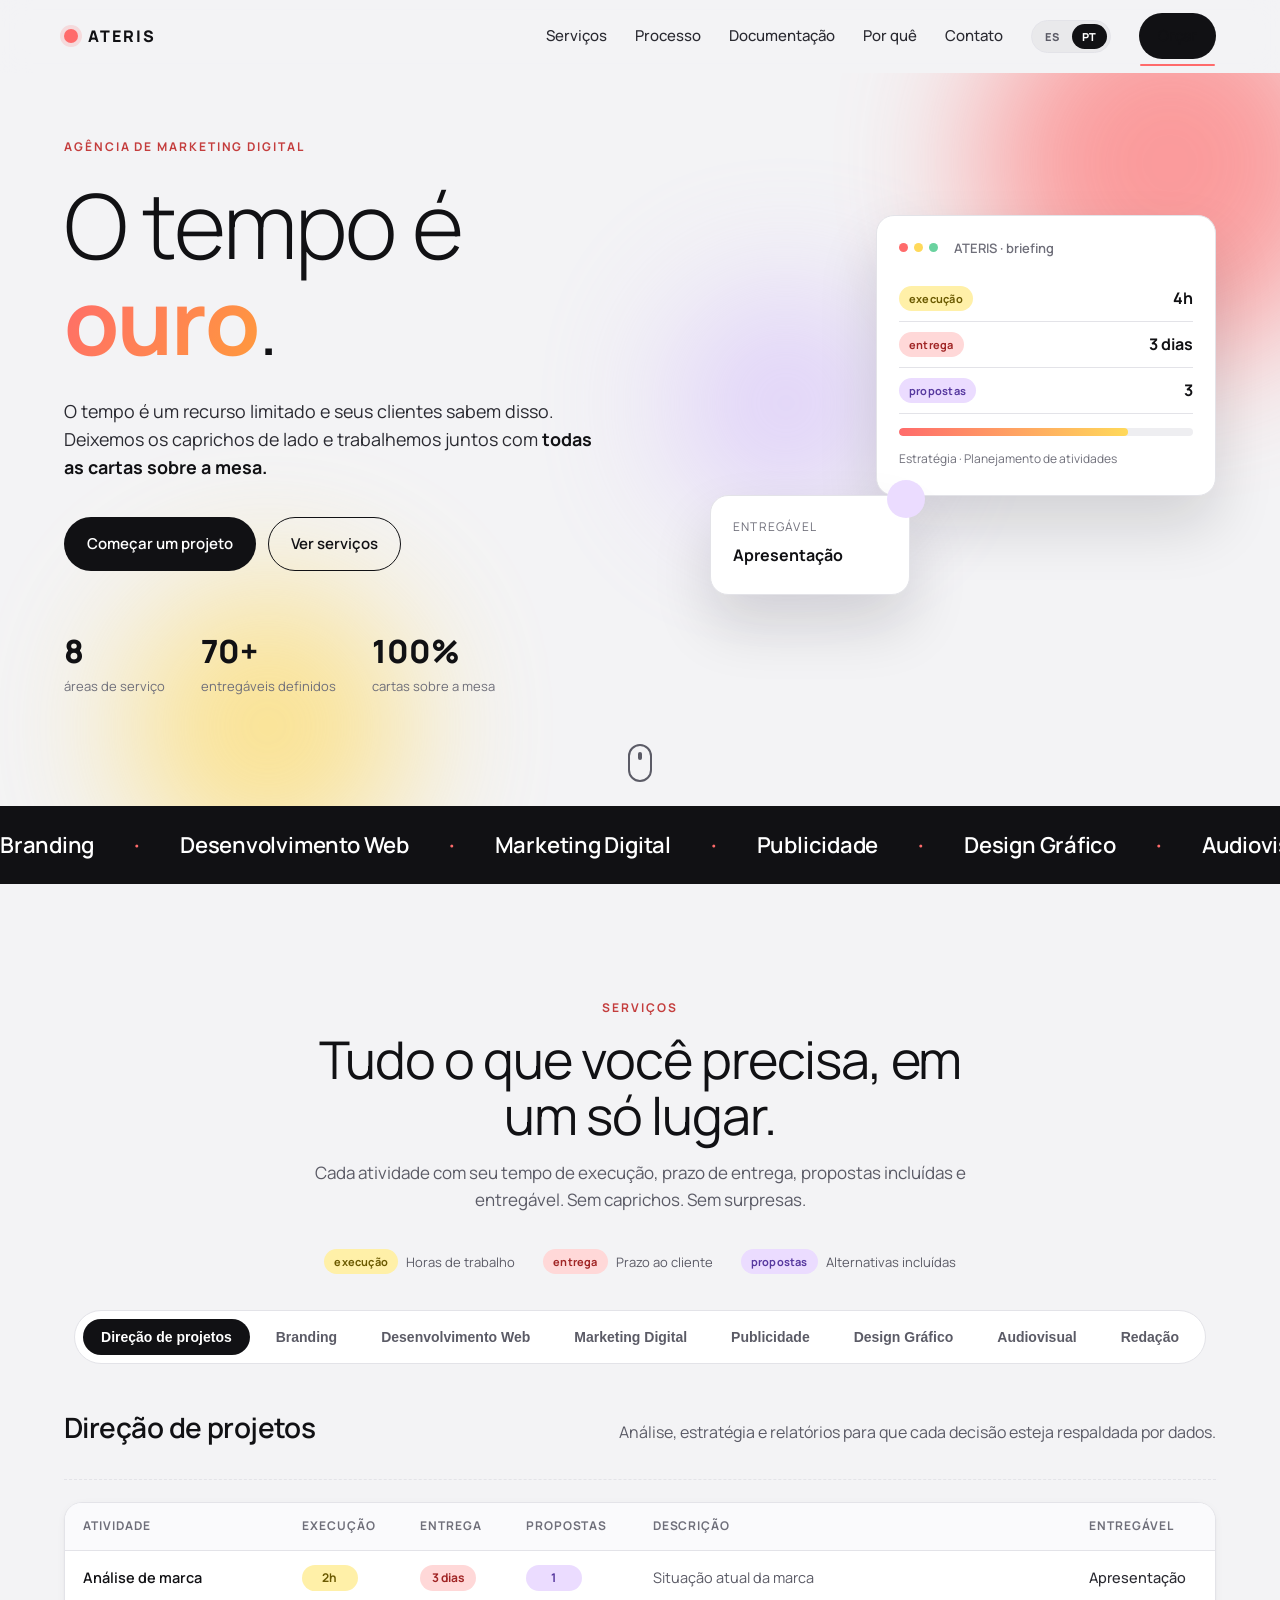
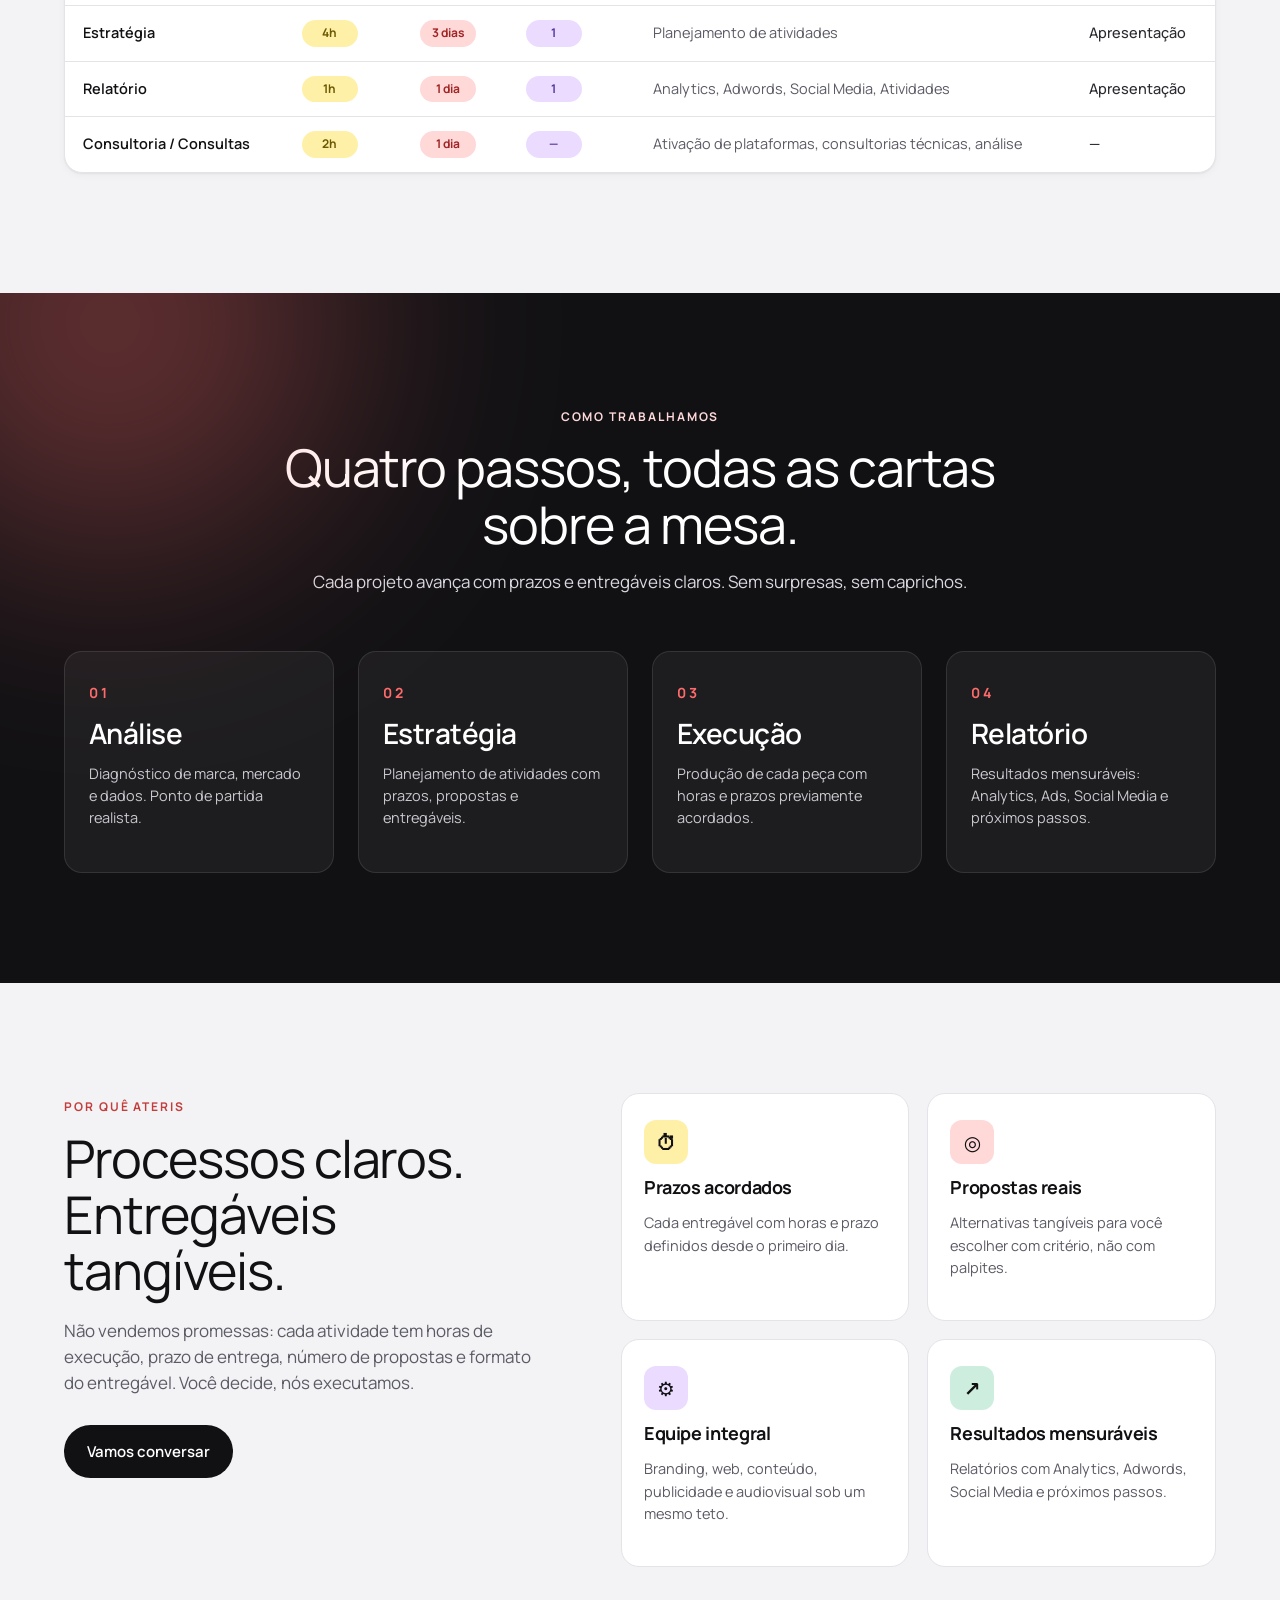
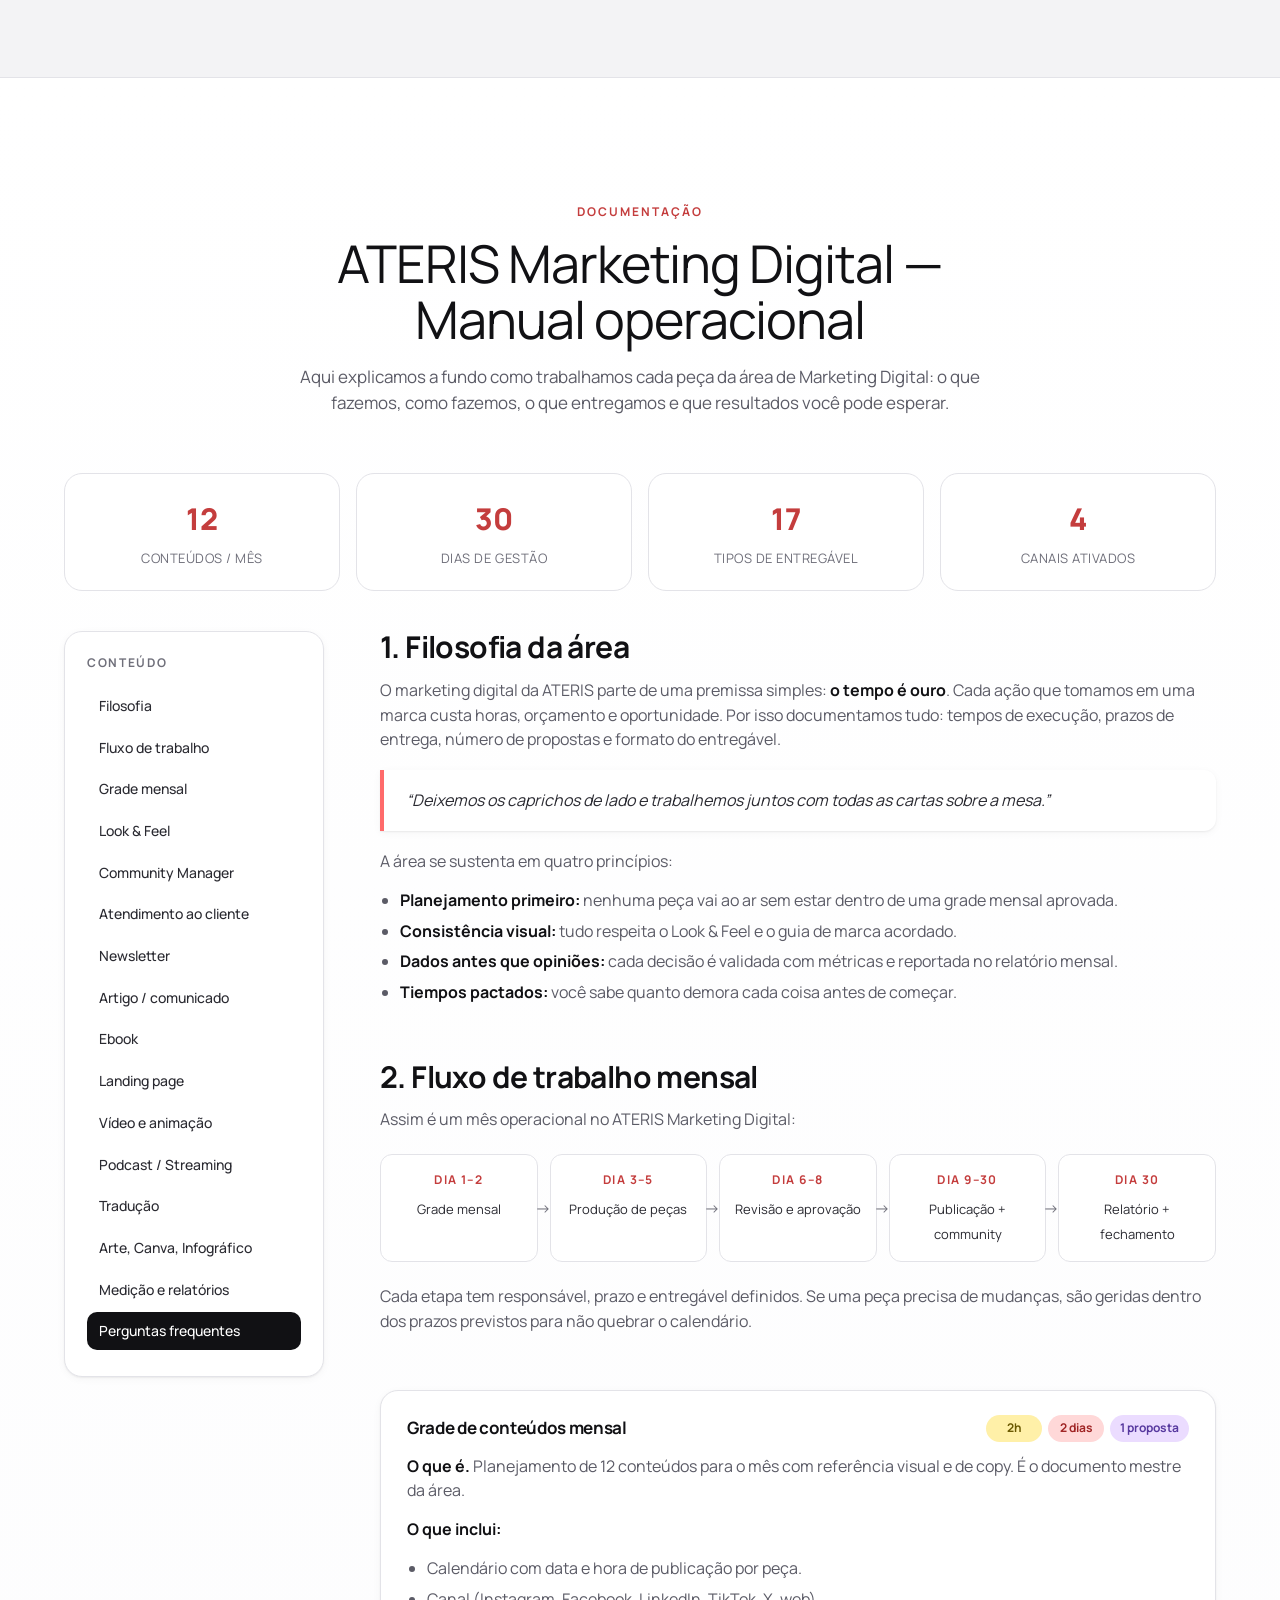
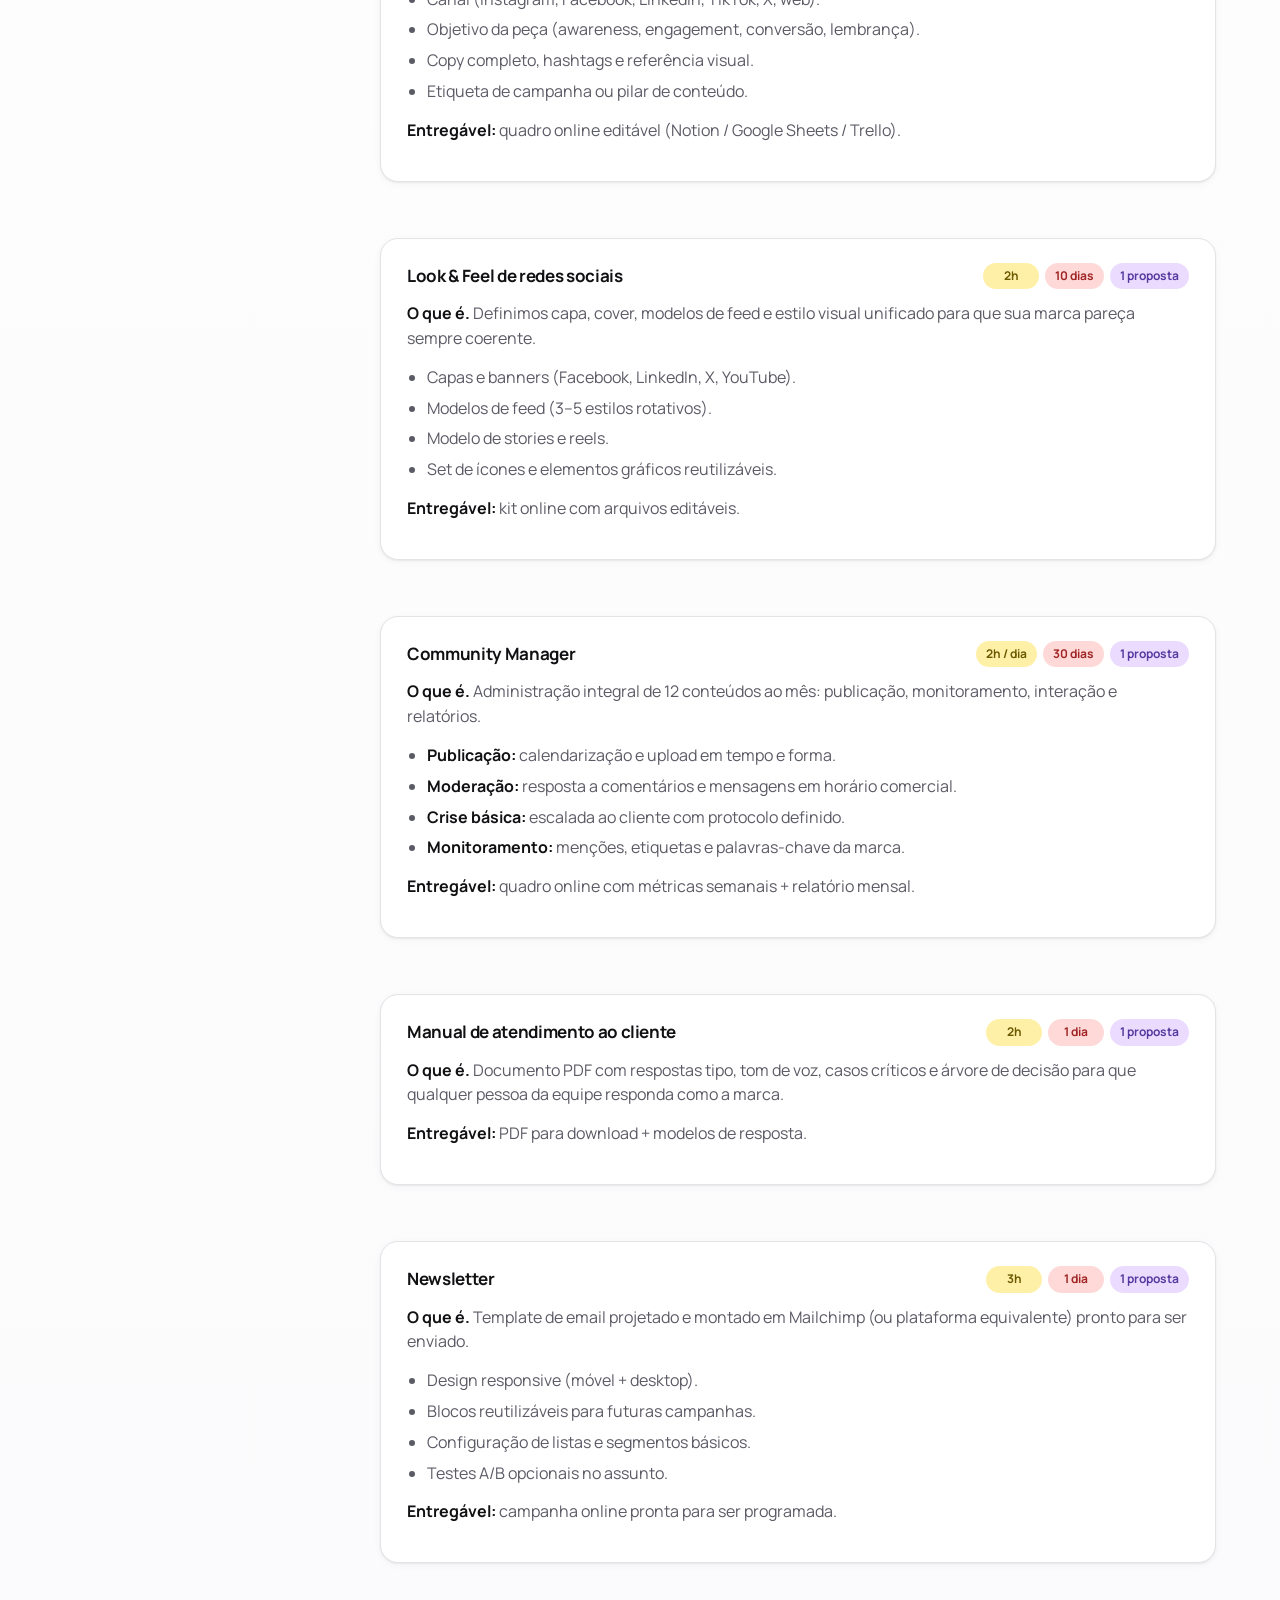
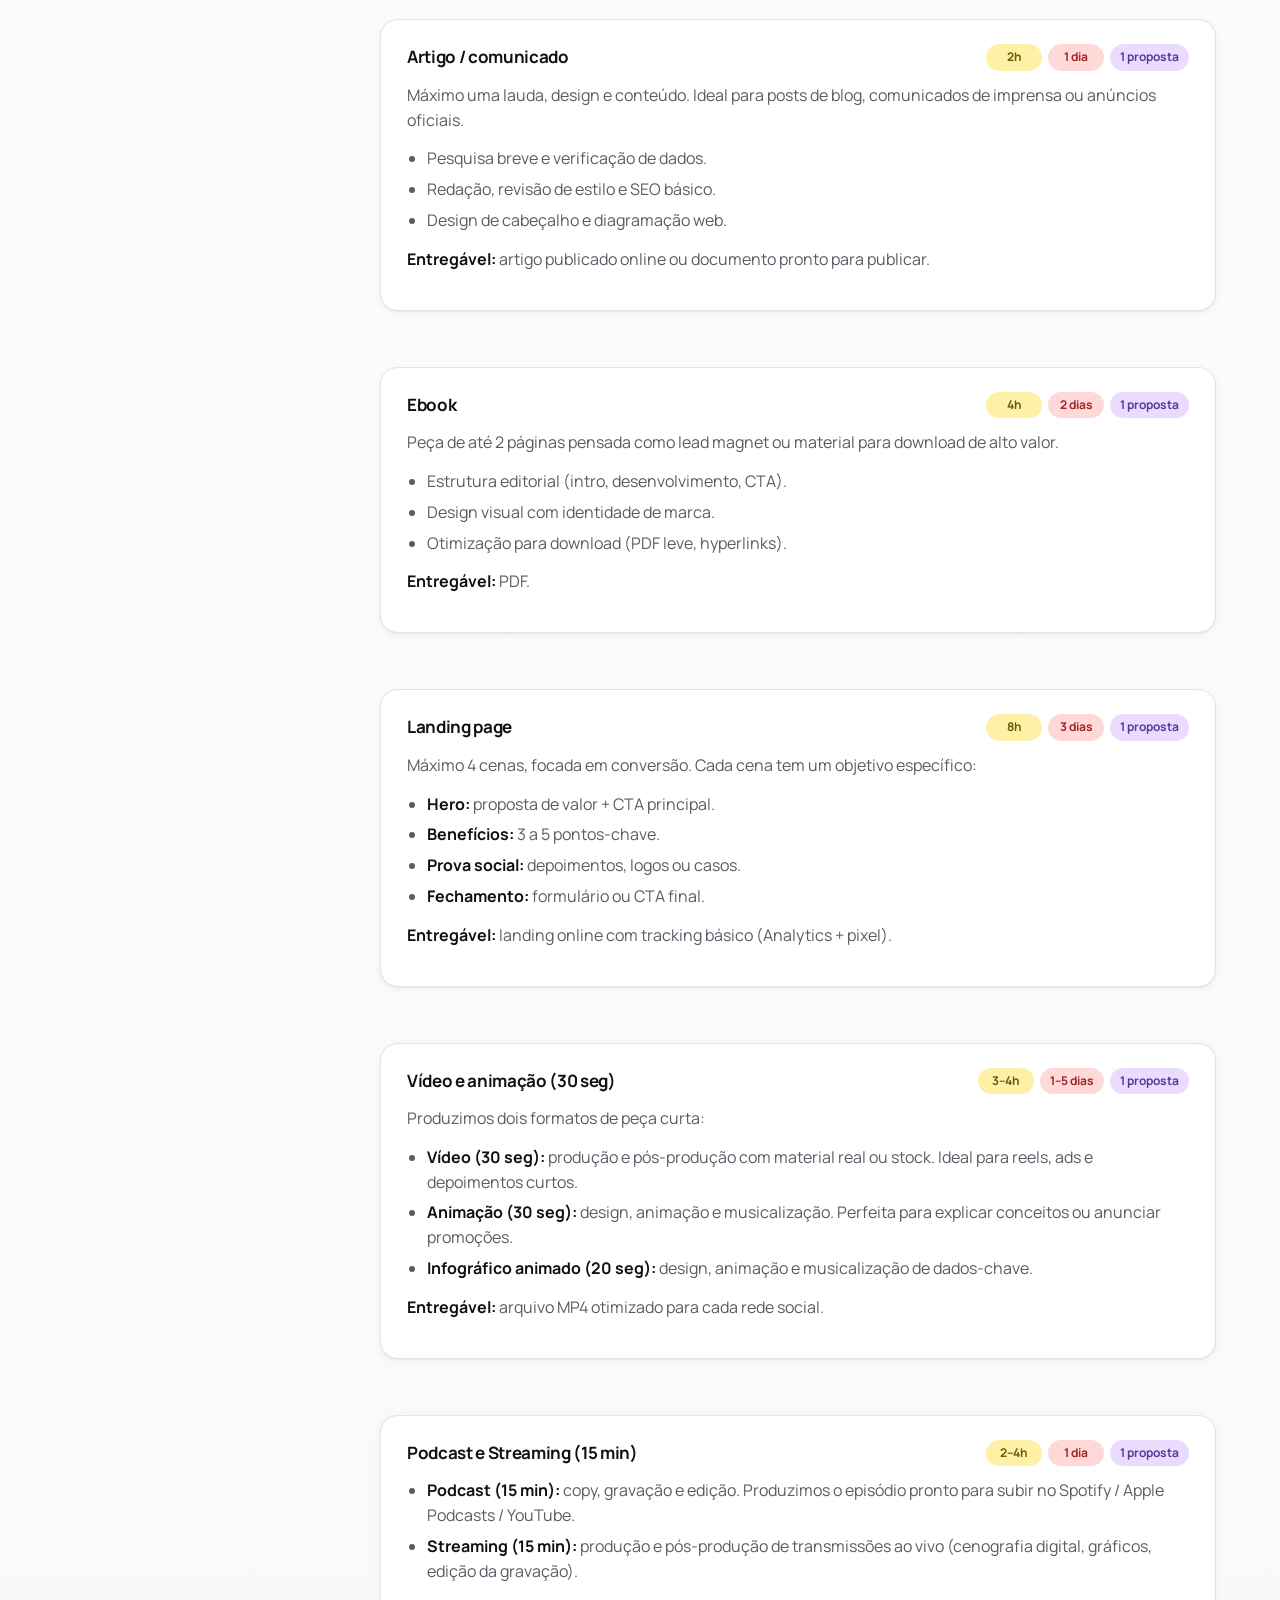
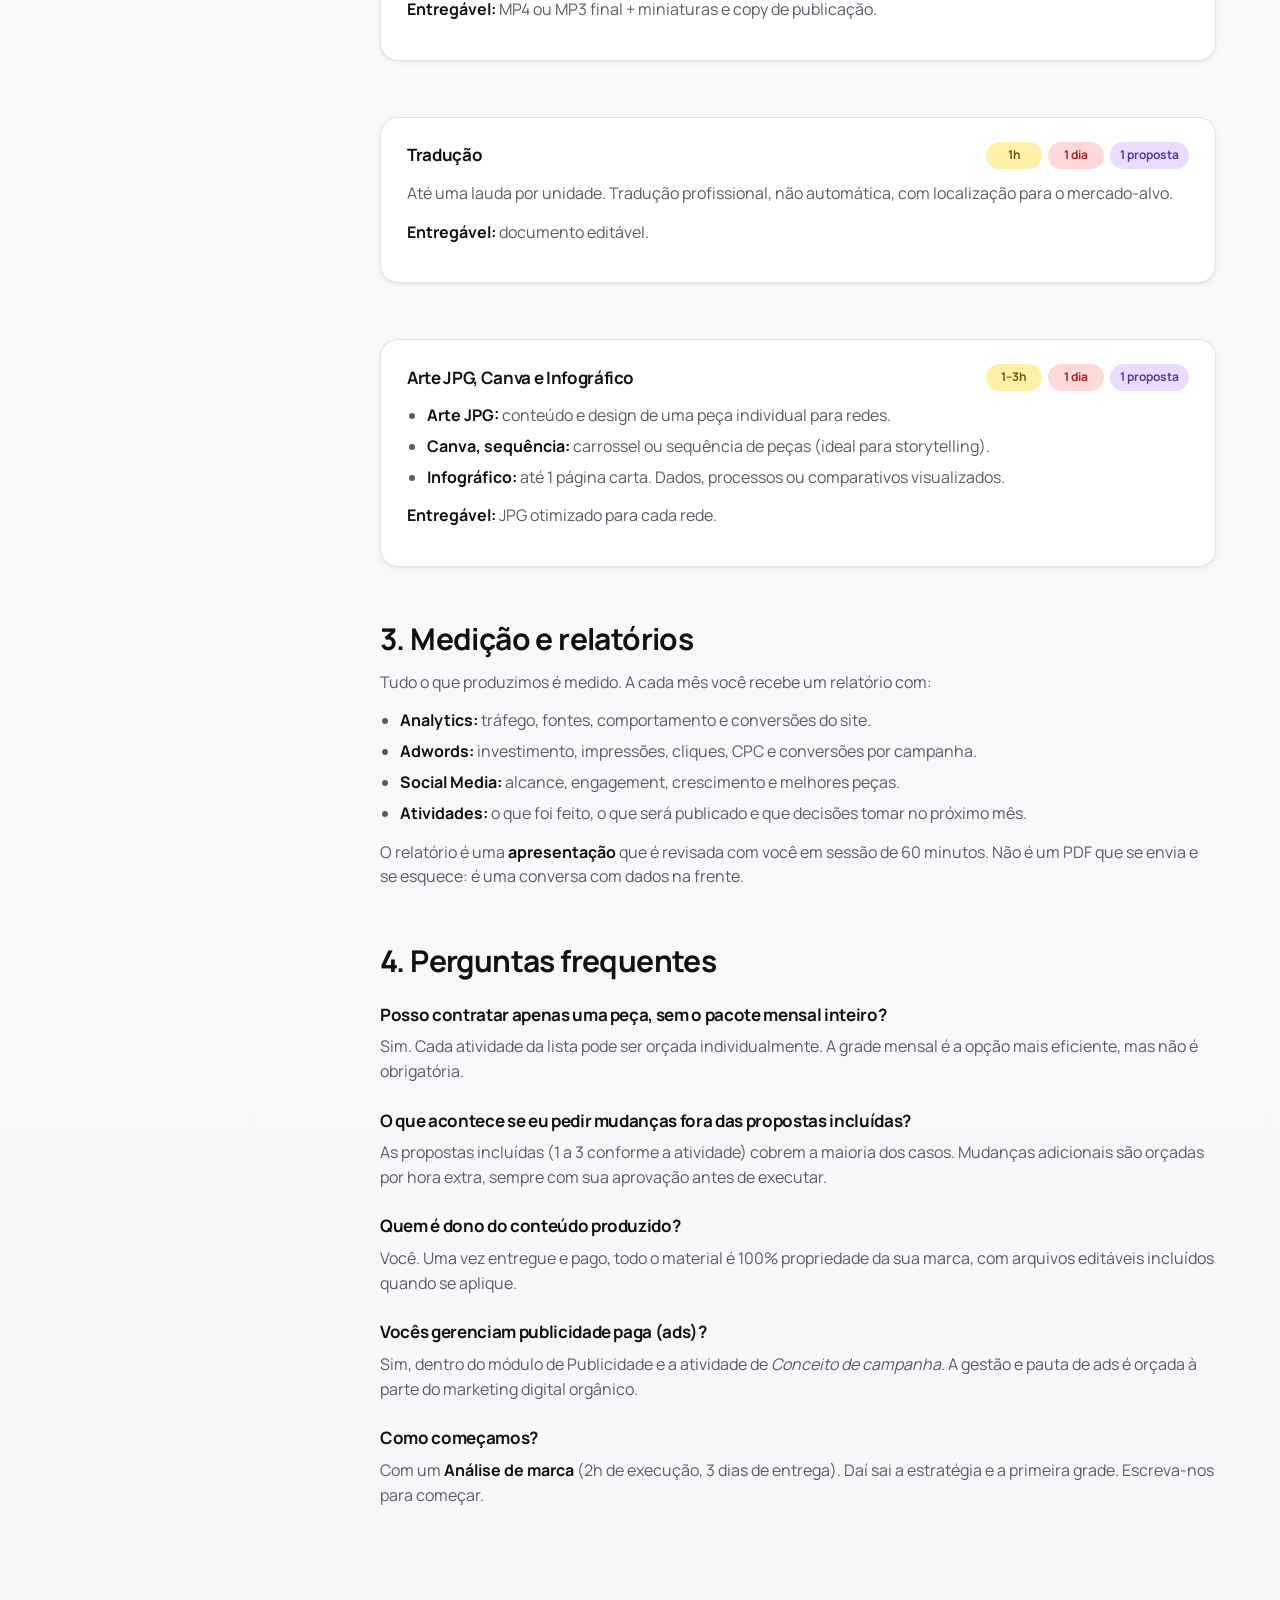
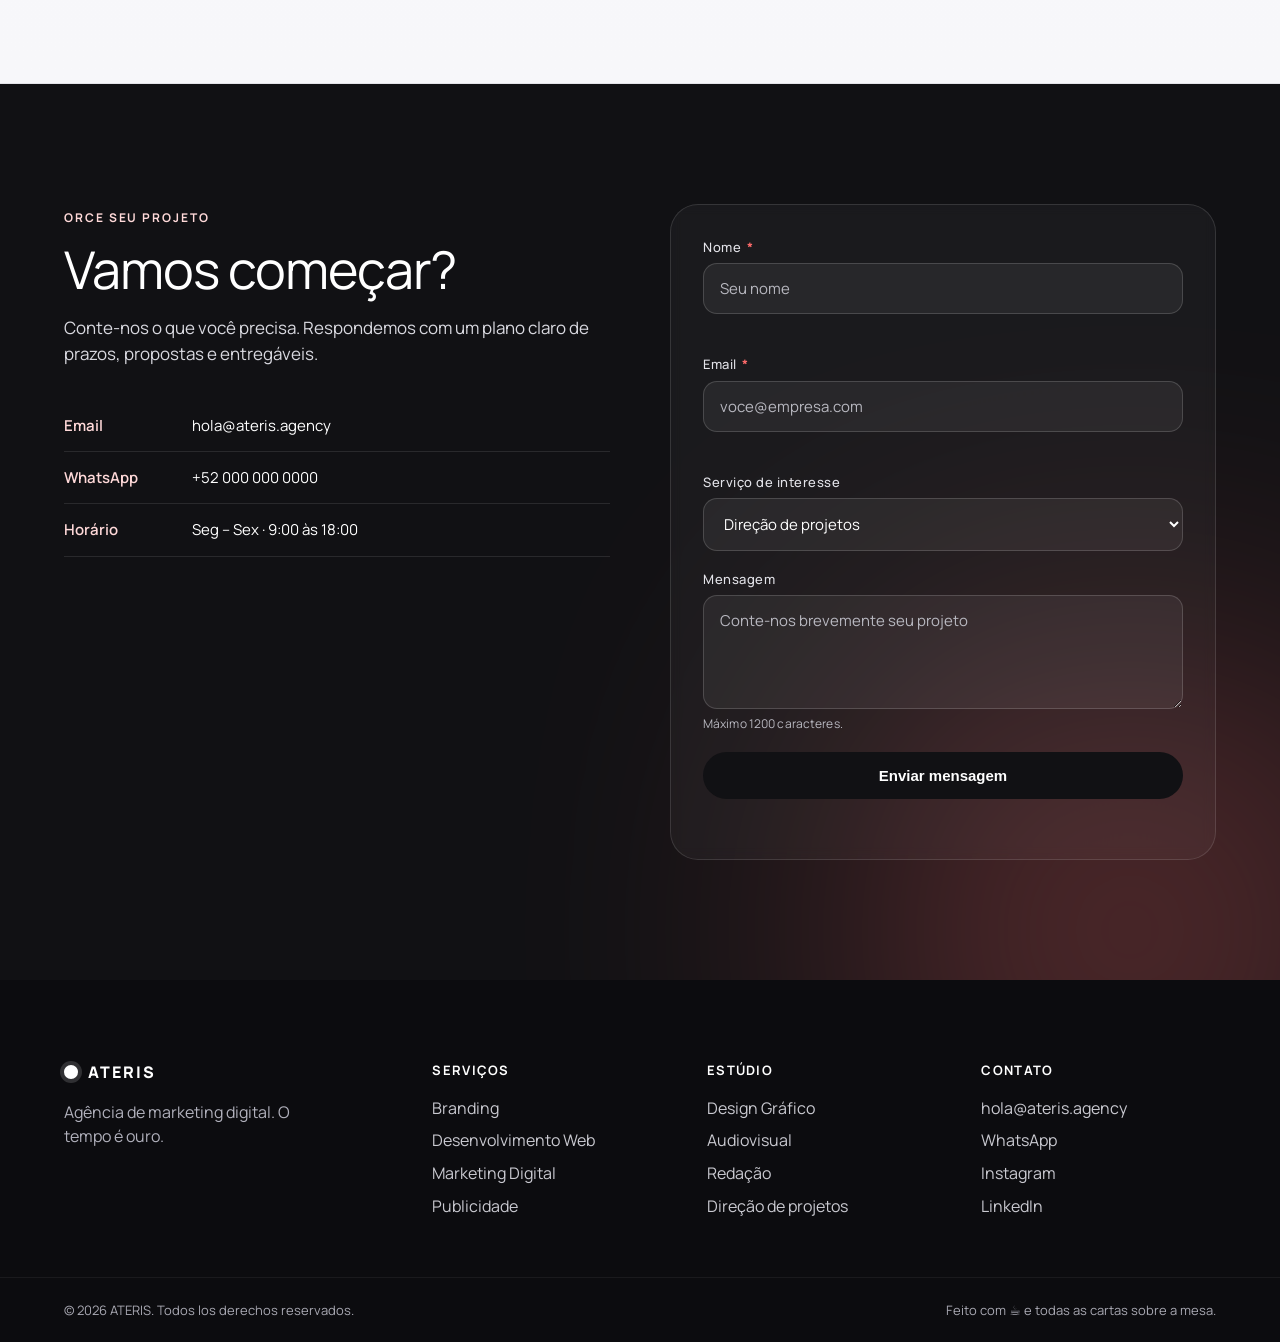
==== commit 7bdbbc01: "Heavy a11y + Nielsen heuristics audit; default to Portuguese Default language - Site now boots in PT" ====
--- a/index.html
+++ b/index.html
@@ -1,16 +1,32 @@
 <!DOCTYPE html>
-<html lang="es">
+<html lang="pt">
 <head>
 <meta charset="UTF-8" />
 <meta name="viewport" content="width=device-width, initial-scale=1.0" />
-<title>ATERIS — Agencia de Marketing Digital | El tiempo es oro</title>
-<meta name="description" content="ATERIS es una agencia de marketing digital. Branding, desarrollo web, publicidad, audiovisual, diseño gráfico, redacción y dirección de proyectos." />
+<meta name="theme-color" content="#111114" />
+<title>ATERIS — Agência de Marketing Digital | O tempo é ouro</title>
+<meta name="description" content="ATERIS é uma agência de marketing digital. Branding, desenvolvimento web, publicidade, audiovisual, design gráfico, redação e direção de projetos." />
+
+<!-- Open Graph -->
+<meta property="og:title" content="ATERIS — Agência de Marketing Digital" />
+<meta property="og:description" content="Branding, web, marketing, publicidade e mais. Todas as cartas sobre a mesa." />
+<meta property="og:type" content="website" />
+<meta property="og:locale" content="pt_BR" />
+<meta property="og:locale:alternate" content="es_ES" />
+<meta name="twitter:card" content="summary_large_image" />
+
+<!-- Cloak: evita o flash de conteúdo em espanhol antes da troca para o idioma do usuário -->
+<style>html.i18n-cloak body { visibility: hidden; }</style>
+
 <link rel="preconnect" href="https://fonts.googleapis.com">
 <link rel="preconnect" href="https://fonts.gstatic.com" crossorigin>
 <link href="https://fonts.googleapis.com/css2?family=Manrope:wght@300;400;500;600;700;800&display=swap" rel="stylesheet">
 <link rel="stylesheet" href="styles.css" />
+<script>document.documentElement.classList.add('i18n-cloak');</script>
 </head>
 <body>
+
+<a href="#hero" class="skip-link">Saltar al contenido</a>
 
 <!-- NAV -->
 <header class="nav" id="nav">
@@ -118,20 +134,20 @@
     </header>
 
     <div class="legend">
-      <span class="legend__item"><i class="tag tag--yellow">Ejecución</i> Horas de trabajo</span>
-      <span class="legend__item"><i class="tag tag--coral">Entrega</i> Plazo al cliente</span>
-      <span class="legend__item"><i class="tag tag--violet">Propuestas</i> Alternativas incluidas</span>
-    </div>
-
-    <div class="tabs" role="tablist">
-      <button class="tab is-active" data-tab="direccion">Dirección de proyectos</button>
-      <button class="tab" data-tab="branding">Branding</button>
-      <button class="tab" data-tab="web">Desarrollo Web</button>
-      <button class="tab" data-tab="marketing">Marketing Digital</button>
-      <button class="tab" data-tab="publicidad">Publicidad</button>
-      <button class="tab" data-tab="grafico">Diseño Gráfico</button>
-      <button class="tab" data-tab="audio">Audiovisual</button>
-      <button class="tab" data-tab="redaccion">Redacción</button>
+      <span class="legend__item"><span class="tag tag--yellow">Ejecución</span> Horas de trabajo</span>
+      <span class="legend__item"><span class="tag tag--coral">Entrega</span> Plazo al cliente</span>
+      <span class="legend__item"><span class="tag tag--violet">Propuestas</span> Alternativas incluidas</span>
+    </div>
+
+    <div class="tabs" role="tablist" aria-label="Categorías de servicios">
+      <button class="tab is-active" role="tab" aria-selected="true" aria-controls="direccion" id="tab-direccion" tabindex="0" data-tab="direccion">Dirección de proyectos</button>
+      <button class="tab" role="tab" aria-selected="false" aria-controls="branding" id="tab-branding" tabindex="-1" data-tab="branding">Branding</button>
+      <button class="tab" role="tab" aria-selected="false" aria-controls="web" id="tab-web" tabindex="-1" data-tab="web">Desarrollo Web</button>
+      <button class="tab" role="tab" aria-selected="false" aria-controls="marketing" id="tab-marketing" tabindex="-1" data-tab="marketing">Marketing Digital</button>
+      <button class="tab" role="tab" aria-selected="false" aria-controls="publicidad" id="tab-publicidad" tabindex="-1" data-tab="publicidad">Publicidad</button>
+      <button class="tab" role="tab" aria-selected="false" aria-controls="grafico" id="tab-grafico" tabindex="-1" data-tab="grafico">Diseño Gráfico</button>
+      <button class="tab" role="tab" aria-selected="false" aria-controls="audio" id="tab-audio" tabindex="-1" data-tab="audio">Audiovisual</button>
+      <button class="tab" role="tab" aria-selected="false" aria-controls="redaccion" id="tab-redaccion" tabindex="-1" data-tab="redaccion">Redacción</button>
     </div>
 
     <!-- DIRECCIÓN DE PROYECTOS -->
@@ -772,18 +788,26 @@
         <li><strong>Horario</strong><span>Lun – Vie · 9:00 a 18:00</span></li>
       </ul>
     </div>
-    <form class="cta__form" id="ctaForm" novalidate>
+    <form class="cta__form" id="ctaForm" novalidate aria-label="Formulario de contacto">
       <div class="field">
-        <label for="name">Nombre</label>
-        <input type="text" id="name" name="name" placeholder="Tu nombre" required />
+        <label for="name">Nombre <span class="field__req" aria-hidden="true">*</span></label>
+        <input type="text" id="name" name="name" placeholder="Tu nombre"
+               required minlength="2" maxlength="80"
+               autocomplete="name"
+               aria-required="true" aria-describedby="name-err" />
+        <span class="field__error" id="name-err" aria-live="polite"></span>
       </div>
       <div class="field">
-        <label for="email">Email</label>
-        <input type="email" id="email" name="email" placeholder="tu@empresa.com" required />
+        <label for="email">Email <span class="field__req" aria-hidden="true">*</span></label>
+        <input type="email" id="email" name="email" placeholder="tu@empresa.com"
+               required maxlength="120"
+               autocomplete="email" inputmode="email"
+               aria-required="true" aria-describedby="email-err" />
+        <span class="field__error" id="email-err" aria-live="polite"></span>
       </div>
       <div class="field">
         <label for="service">Servicio de interés</label>
-        <select id="service" name="service">
+        <select id="service" name="service" autocomplete="off">
           <option>Dirección de proyectos</option>
           <option>Branding</option>
           <option>Desarrollo Web</option>
@@ -797,10 +821,13 @@
       </div>
       <div class="field">
         <label for="msg">Mensaje</label>
-        <textarea id="msg" name="msg" rows="4" placeholder="Cuéntanos brevemente tu proyecto"></textarea>
+        <textarea id="msg" name="msg" rows="4" maxlength="1200"
+                  placeholder="Cuéntanos brevemente tu proyecto"
+                  aria-describedby="msg-help"></textarea>
+        <span class="field__help" id="msg-help">Máximo 1200 caracteres.</span>
       </div>
       <button type="submit" class="btn btn--primary btn--full">Enviar mensaje</button>
-      <p class="form__status" id="formStatus" aria-live="polite"></p>
+      <p class="form__status" id="formStatus" role="status" aria-live="polite"></p>
     </form>
   </div>
 </section>
--- a/styles.css
+++ b/styles.css
@@ -10,16 +10,22 @@
   --ink: #111114;
   --ink-2: #2a2a31;
   --ink-3: #5b5b66;
-  --muted: #8a8a96;
+  --muted: #6f6f7a;        /* WCAG AA: contraste 4.6:1 sobre #f3f3f5 (antes #8a8a96 fallaba) */
+  --muted-dark: #a8a8b2;   /* Texto secundario sobre fondo oscuro */
   --line: #e3e3e8;
 
-  --coral: #ff6b6b;
+  --coral: #ff6b6b;            /* Marca, uso decorativo y texto grande */
+  --coral-text: #c43d3d;       /* WCAG AA: contraste 6.4:1 sobre #f3f3f5 */
+  --coral-strong: #d94a4a;     /* Para fondos hover (contraste con texto blanco 4.6:1) */
   --coral-2: #ff8585;
   --yellow: #ffd95a;
   --yellow-soft: #fff0a8;
   --violet: #c5a3ff;
   --violet-soft: #ebdcff;
   --green: #6ad29f;
+  --danger: #e84545;
+  --danger-soft: #ffe5e5;
+  --focus: #2563eb;            /* Anillo de foco accesible */
 
   --shadow-sm: 0 1px 2px rgba(17, 17, 20, 0.06), 0 2px 8px rgba(17, 17, 20, 0.04);
   --shadow: 0 10px 30px rgba(17, 17, 20, 0.08);
@@ -60,11 +66,43 @@
   font-size: 12px;
   letter-spacing: 0.16em;
   text-transform: uppercase;
-  color: var(--coral);
+  color: var(--coral-text);  /* AA */
   font-weight: 700;
   margin-bottom: 14px;
 }
 .eyebrow--light { color: #ffd9d9; }
+
+/* ==== Skip link (accesibilidad para teclado) ==== */
+.skip-link {
+  position: absolute;
+  left: 12px;
+  top: -50px;
+  background: var(--ink);
+  color: #fff;
+  padding: 10px 16px;
+  border-radius: 8px;
+  font-weight: 600;
+  z-index: 1000;
+  transition: top .2s ease;
+  text-decoration: none;
+}
+.skip-link:focus { top: 12px; outline: 2px solid var(--coral); outline-offset: 2px; }
+
+/* ==== Focus visible global ==== */
+*:focus { outline: none; }
+*:focus-visible {
+  outline: 2px solid var(--focus);
+  outline-offset: 2px;
+  border-radius: 6px;
+}
+.btn:focus-visible { outline-offset: 3px; }
+.lang-toggle button:focus-visible { outline-offset: 2px; }
+.cta__form input:focus-visible,
+.cta__form select:focus-visible,
+.cta__form textarea:focus-visible {
+  outline: 2px solid #ffb86b;
+  outline-offset: 2px;
+}
 
 h1, h2, h3, h4 { font-family: inherit; line-height: 1.08; letter-spacing: -0.02em; margin: 0; }
 h1 { font-size: clamp(44px, 7vw, 96px); font-weight: 300; }
@@ -92,7 +130,7 @@
   background: var(--ink);
   color: #fff;
 }
-.btn--primary:hover { background: var(--coral); transform: translateY(-1px); box-shadow: var(--shadow); }
+.btn--primary:hover { background: var(--coral-strong); transform: translateY(-1px); box-shadow: var(--shadow); }  /* AA en hover */
 .btn--ghost {
   background: transparent;
   border-color: var(--ink);
@@ -142,8 +180,17 @@
 .logo--light .logo__dot { background: #fff; box-shadow: 0 0 0 4px rgba(255,255,255,0.15); }
 
 .nav__links { display: flex; align-items: center; gap: 28px; }
-.nav__links a { font-size: 15px; color: var(--ink-2); font-weight: 500; }
-.nav__links a:hover { color: var(--coral); }
+.nav__links a { font-size: 15px; color: var(--ink-2); font-weight: 500; transition: color .15s ease; position: relative; }
+.nav__links a:hover { color: var(--coral-text); }
+.nav__links a.is-active { color: var(--ink); }
+.nav__links a.is-active::after {
+  content: "";
+  position: absolute;
+  left: 0; right: 0; bottom: -8px;
+  height: 2px;
+  background: var(--coral);
+  border-radius: 2px;
+}
 
 /* Language toggle (ES / PT) */
 .lang-toggle {
@@ -469,6 +516,16 @@
   border: 1px solid var(--line);
   overflow-x: auto;
   box-shadow: var(--shadow-sm);
+  /* Sombras laterales que indican scroll horizontal en móvil */
+  background-image:
+    linear-gradient(to right, var(--surface) 30%, rgba(255,255,255,0)),
+    linear-gradient(to right, rgba(255,255,255,0), var(--surface) 70%),
+    radial-gradient(farthest-side at 0 50%, rgba(0,0,0,0.12), rgba(0,0,0,0)),
+    radial-gradient(farthest-side at 100% 50%, rgba(0,0,0,0.12), rgba(0,0,0,0));
+  background-position: left center, right center, left center, right center;
+  background-repeat: no-repeat;
+  background-size: 40px 100%, 40px 100%, 14px 100%, 14px 100%;
+  background-attachment: local, local, scroll, scroll;
 }
 .svc {
   width: 100%;
@@ -641,7 +698,7 @@
   font-weight: 500;
   transition: background .2s ease, color .2s ease;
 }
-.docs__toc a:hover { background: var(--bg); color: var(--coral); }
+.docs__toc a:hover { background: var(--bg); color: var(--coral-text); }
 .docs__toc a.is-active {
   background: var(--ink);
   color: #fff;
@@ -717,7 +774,7 @@
 .kpi strong {
   display: block;
   font-size: 30px;
-  color: var(--coral);
+  color: var(--coral-text);  /* AA */
   font-weight: 800;
   margin-bottom: 6px;
 }
@@ -746,7 +803,7 @@
 .flow__step b {
   display: block;
   font-size: 12px;
-  color: var(--coral);
+  color: var(--coral-text);  /* AA */
   letter-spacing: 0.12em;
   text-transform: uppercase;
   margin-bottom: 6px;
@@ -812,8 +869,9 @@
   padding: 32px;
   backdrop-filter: blur(6px);
 }
-.field { display: flex; flex-direction: column; gap: 8px; margin-bottom: 18px; }
-.field label { font-size: 13px; color: #cfcfd6; letter-spacing: 0.04em; }
+.field { display: flex; flex-direction: column; gap: 6px; margin-bottom: 18px; }
+.field label { font-size: 13px; color: #e3e3e9; letter-spacing: 0.04em; font-weight: 500; }
+.field__req { color: var(--coral); font-weight: 700; margin-left: 2px; }
 .field input,
 .field select,
 .field textarea {
@@ -824,19 +882,54 @@
   border-radius: 14px;
   font-size: 15px;
   font-family: inherit;
-  transition: border-color .2s ease, background .2s ease;
+  transition: border-color .2s ease, background .2s ease, box-shadow .2s ease;
 }
 .field input::placeholder,
-.field textarea::placeholder { color: #999; }
+.field textarea::placeholder { color: #b8b8c0; }  /* AA sobre input bg */
 .field input:focus,
 .field select:focus,
 .field textarea:focus {
   outline: none;
-  border-color: var(--coral);
+  border-color: #ffb86b;
   background: rgba(255,255,255,0.1);
+  box-shadow: 0 0 0 3px rgba(255, 184, 107, 0.18);
+}
+.field.is-invalid input,
+.field.is-invalid textarea {
+  border-color: var(--danger);
+  background: rgba(232, 69, 69, 0.08);
+}
+.field.is-invalid input:focus,
+.field.is-invalid textarea:focus {
+  box-shadow: 0 0 0 3px rgba(232, 69, 69, 0.25);
+  border-color: var(--danger);
+}
+.field__error {
+  font-size: 12.5px;
+  color: #ffb4b4;
+  min-height: 16px;
+  display: block;
+}
+.field__error::before {
+  content: "⚠ ";
+  display: none;
+}
+.field.is-invalid .field__error::before { display: inline; }
+.field__help {
+  font-size: 12px;
+  color: #b8b8c0;
+  letter-spacing: 0.01em;
 }
 .field select option { background: var(--ink); color: #fff; }
-.form__status { font-size: 13px; color: var(--green); margin: 10px 0 0; min-height: 16px; }
+.form__status {
+  font-size: 14px;
+  margin: 12px 0 0;
+  min-height: 16px;
+  font-weight: 500;
+}
+.form__status.is-success { color: var(--green); }
+.form__status.is-error { color: #ffb4b4; }
+.form__status.is-success::before { content: "✓ "; font-weight: 700; }
 
 /* ----- FOOTER ----- */
 .footer {
@@ -850,7 +943,7 @@
   gap: 40px;
   padding-bottom: 50px;
 }
-.footer__brand p { margin-top: 14px; color: #8b8b94; max-width: 260px; }
+.footer__brand p { margin-top: 14px; color: #b0b0bb; max-width: 260px; }  /* AA */
 .footer__col h5 {
   color: #fff;
   margin: 0 0 16px;
@@ -865,7 +958,7 @@
   border-top: 1px solid rgba(255,255,255,0.06);
   padding: 22px 0;
   font-size: 13px;
-  color: #6f6f78;
+  color: #a8a8b2;  /* AA: contraste 5.4:1 sobre #0c0c0f */
 }
 .footer__bottom .container {
   display: flex;
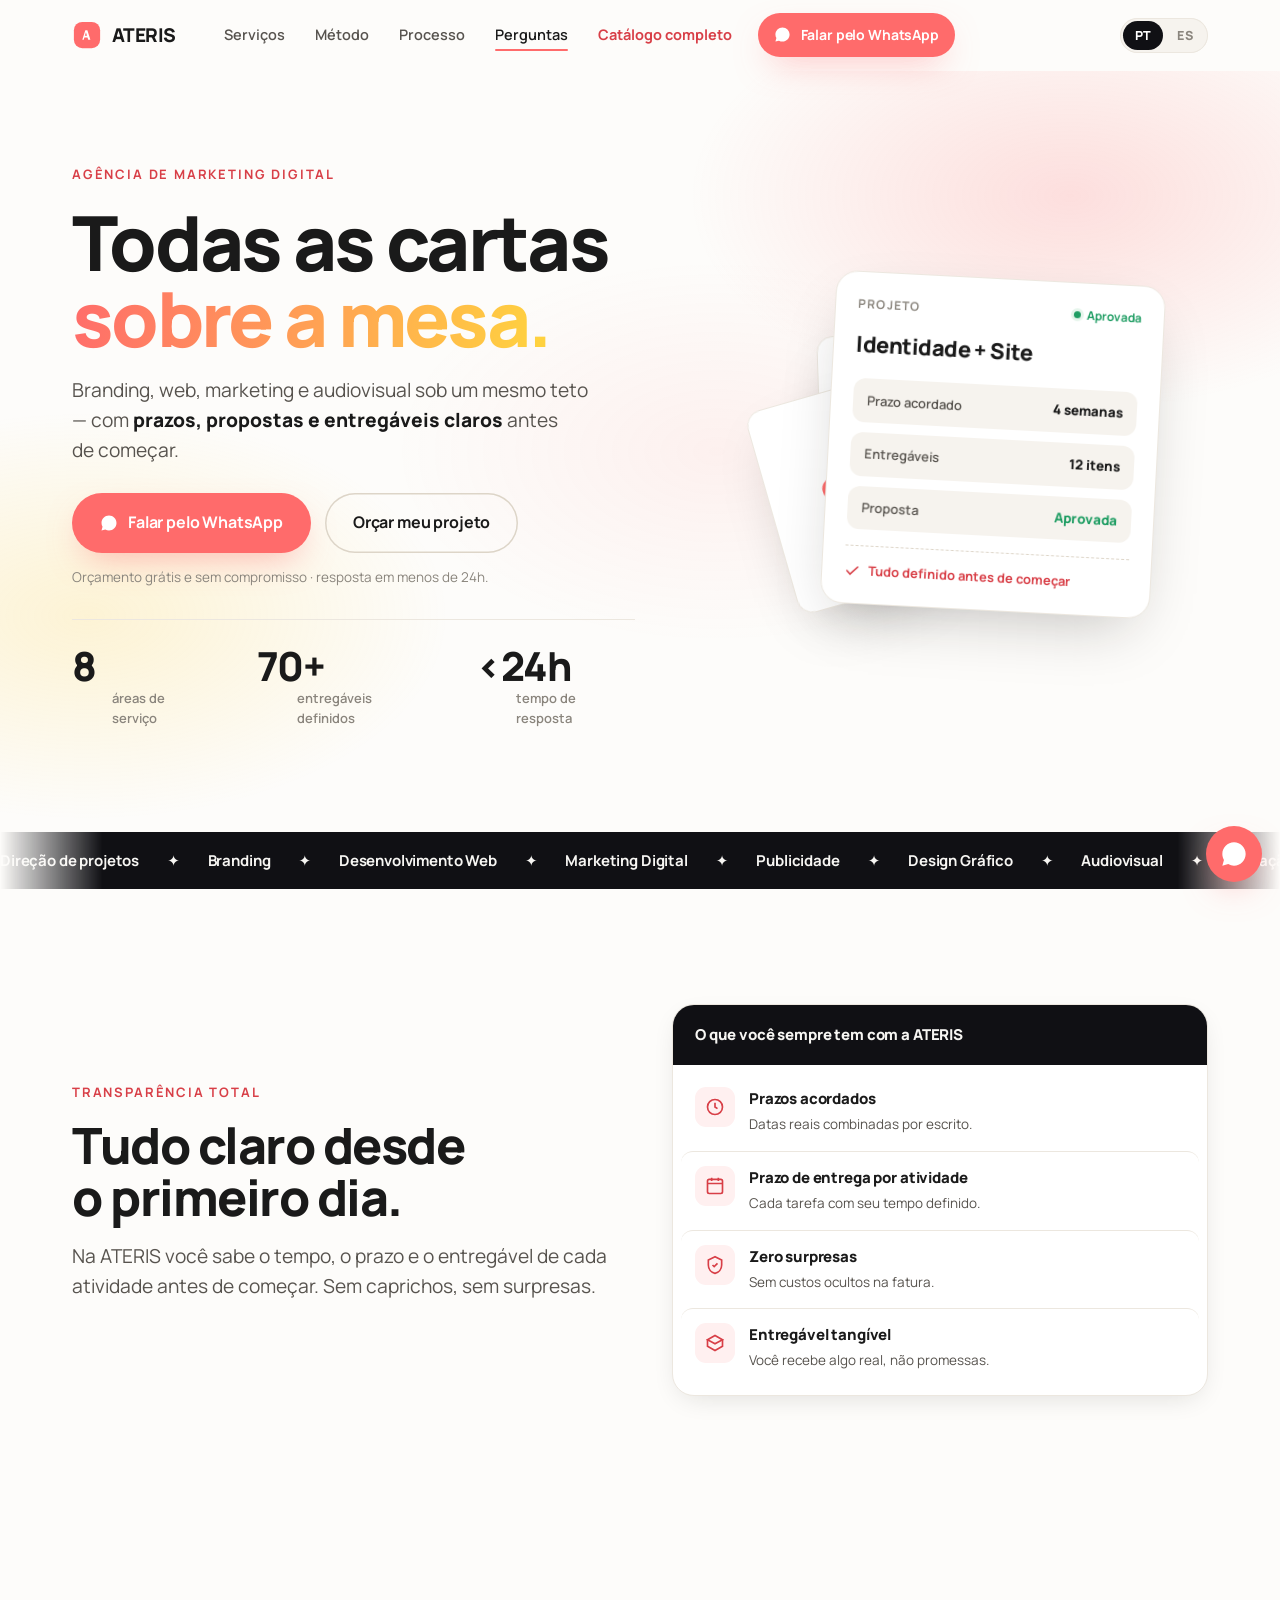
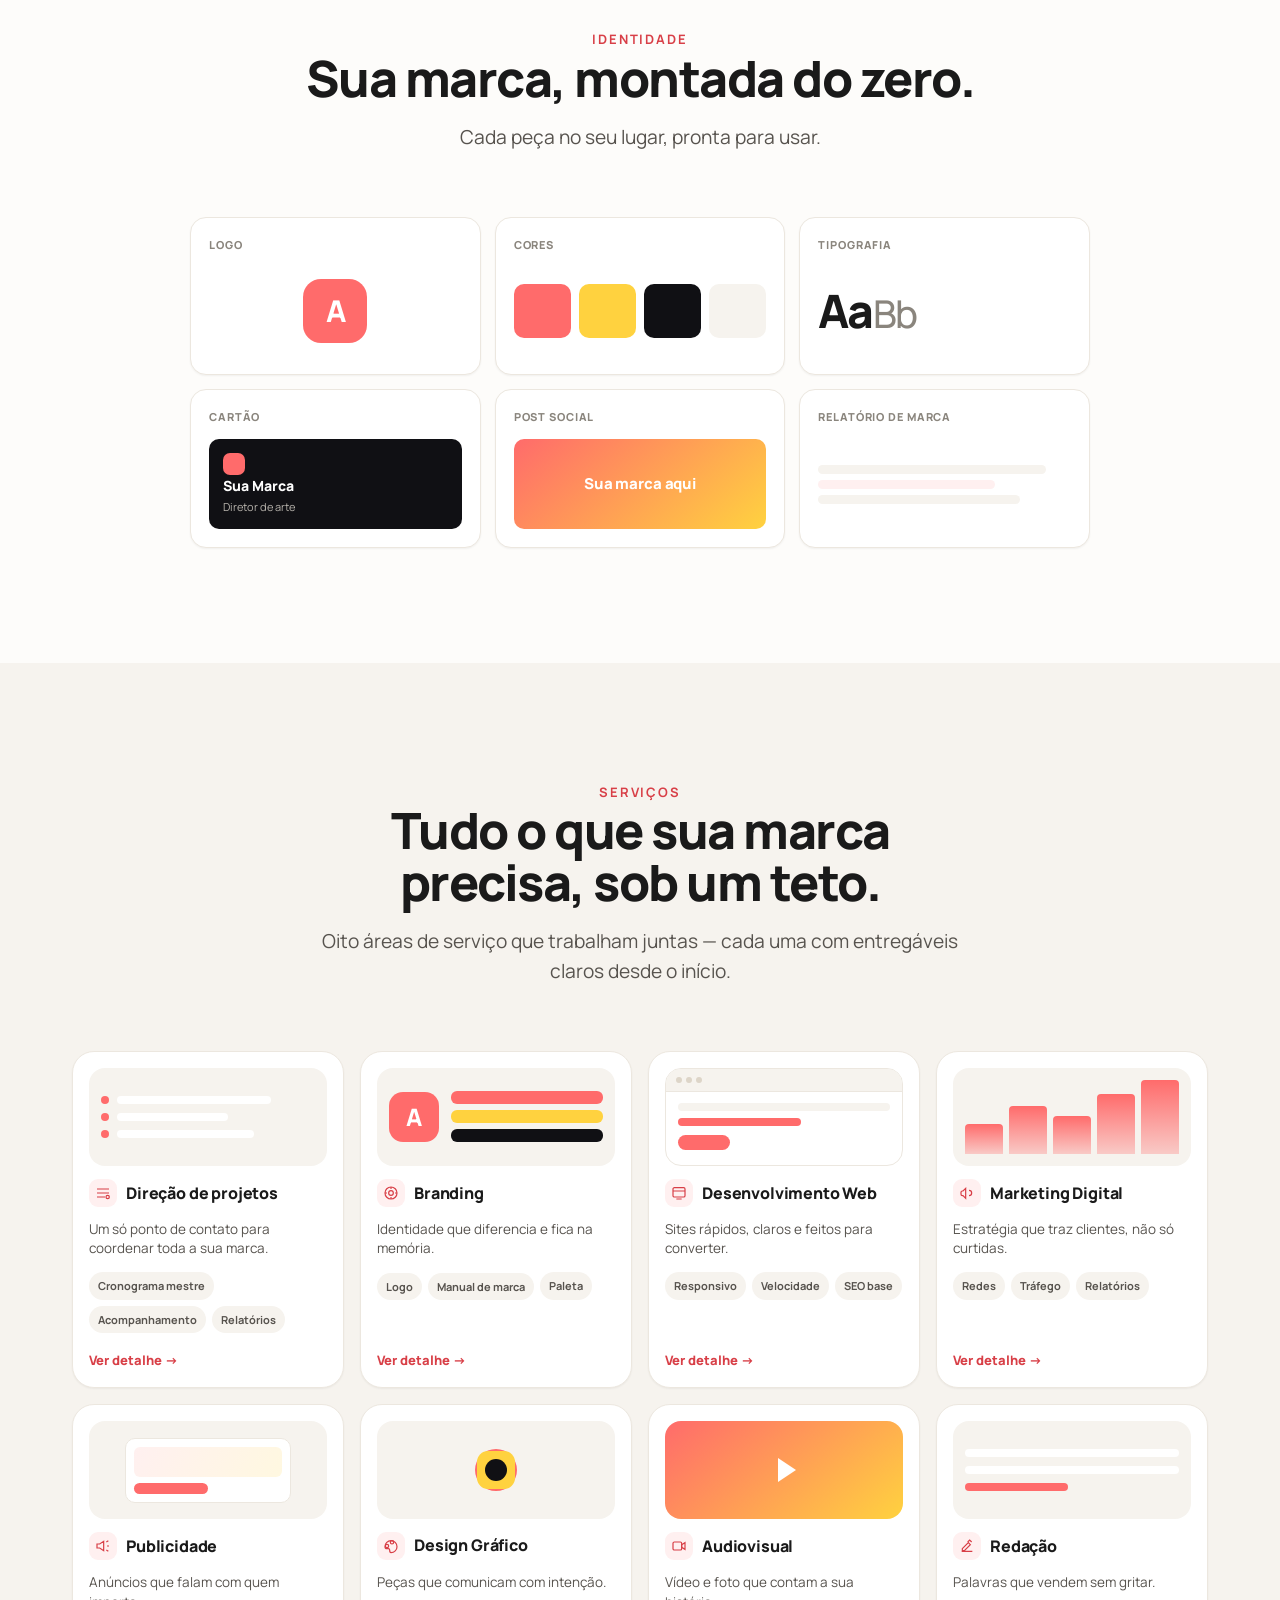
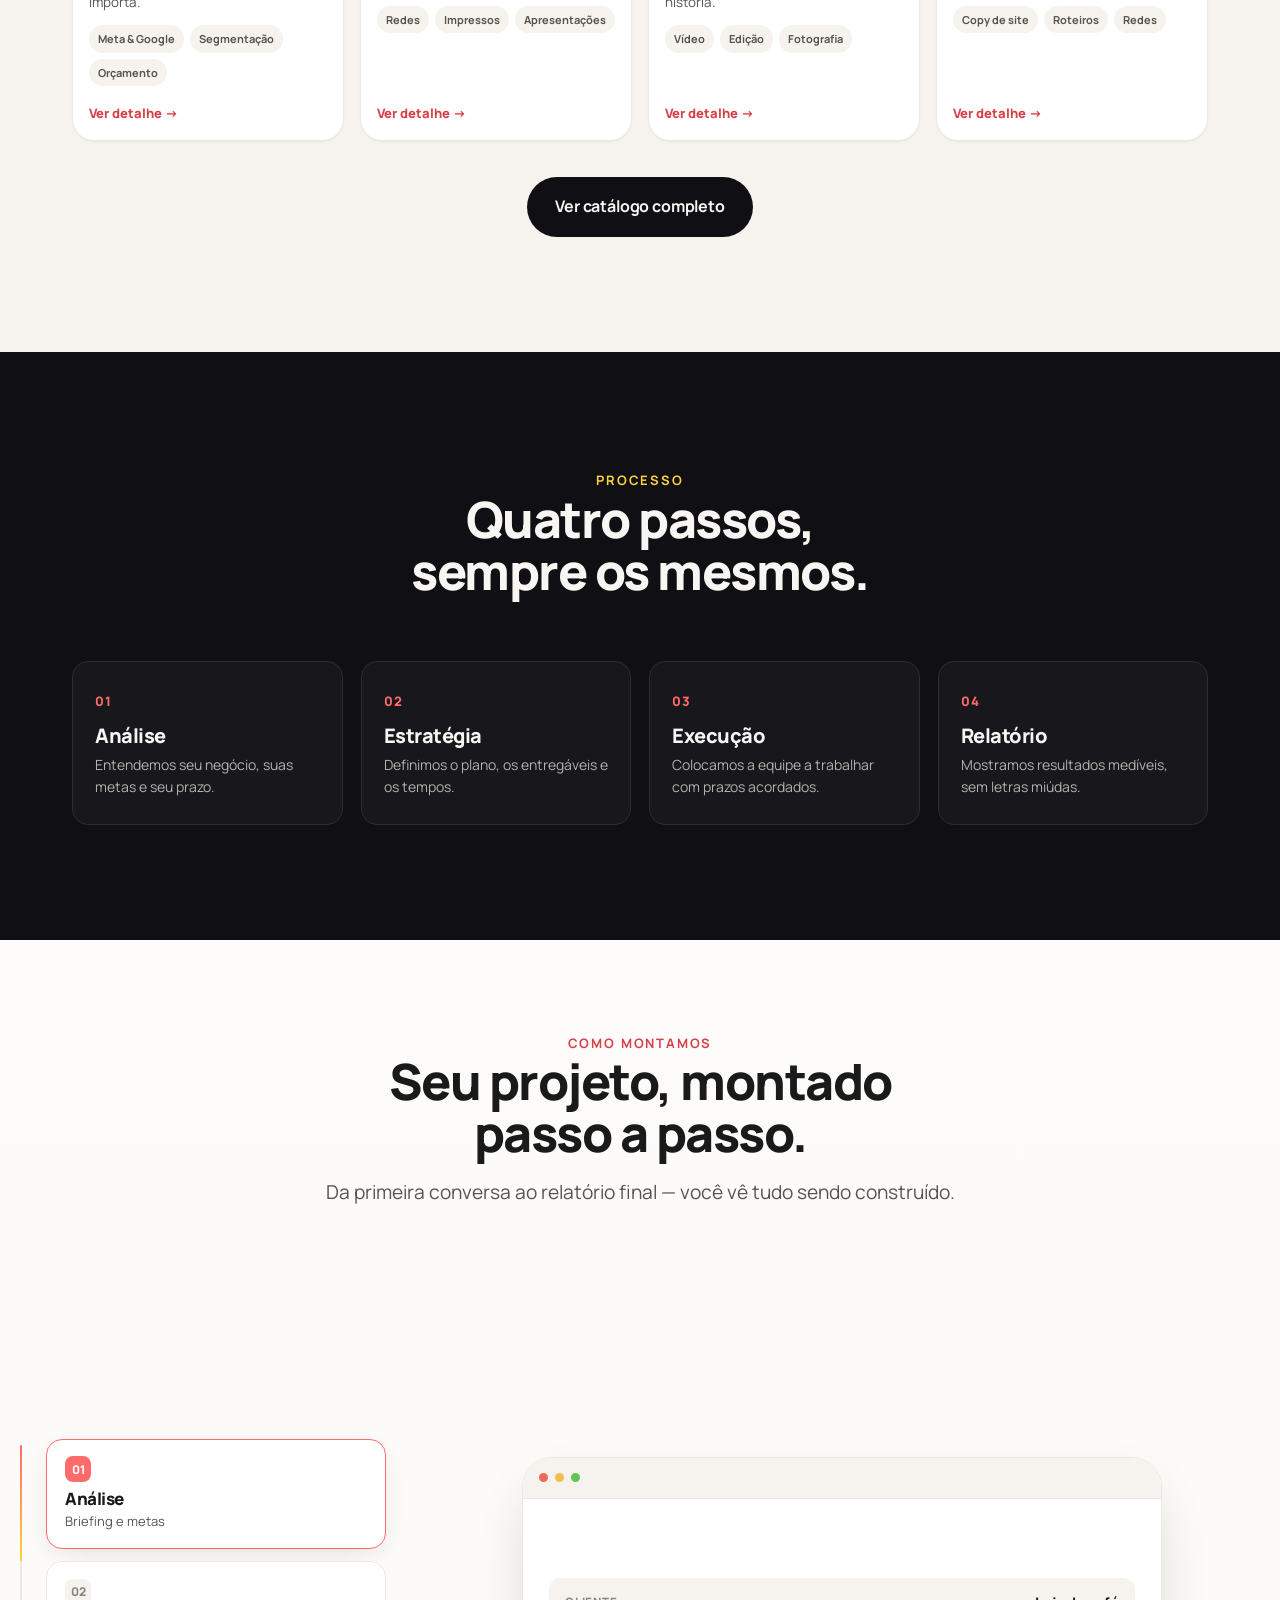
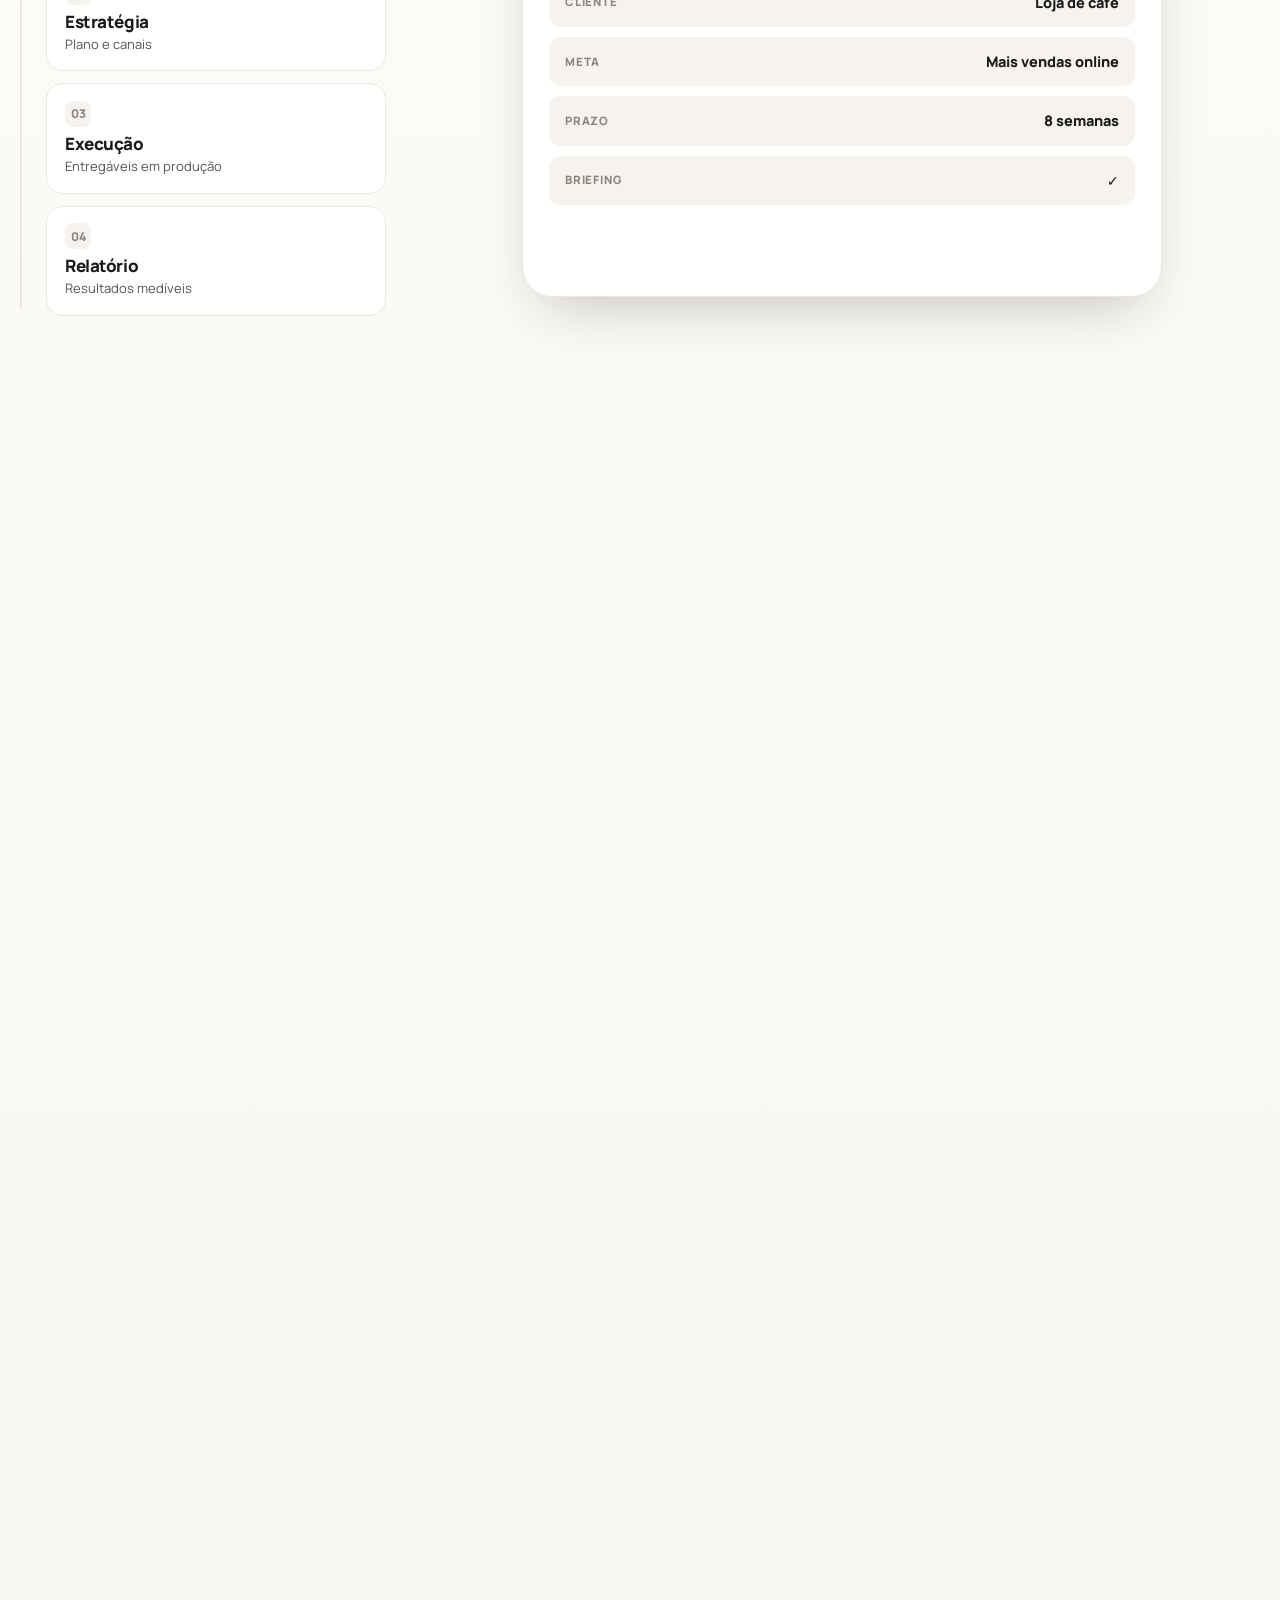
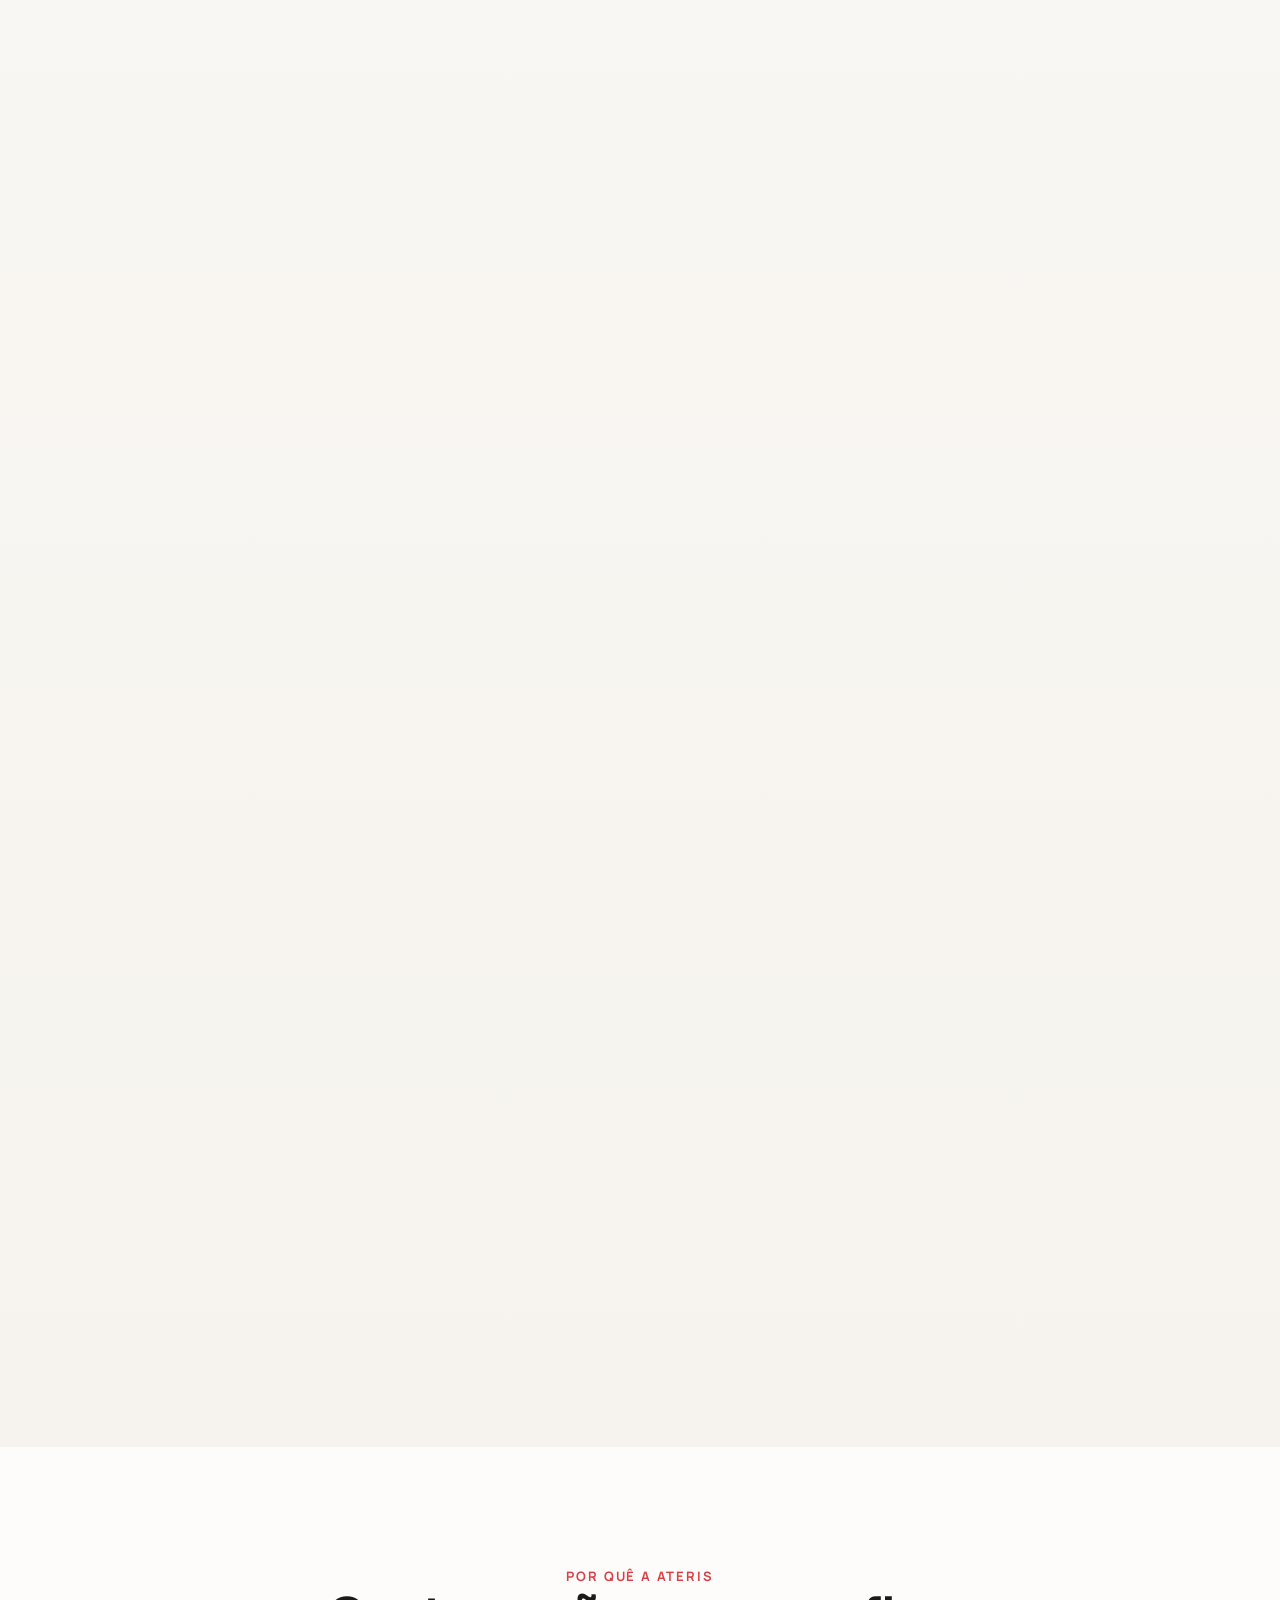
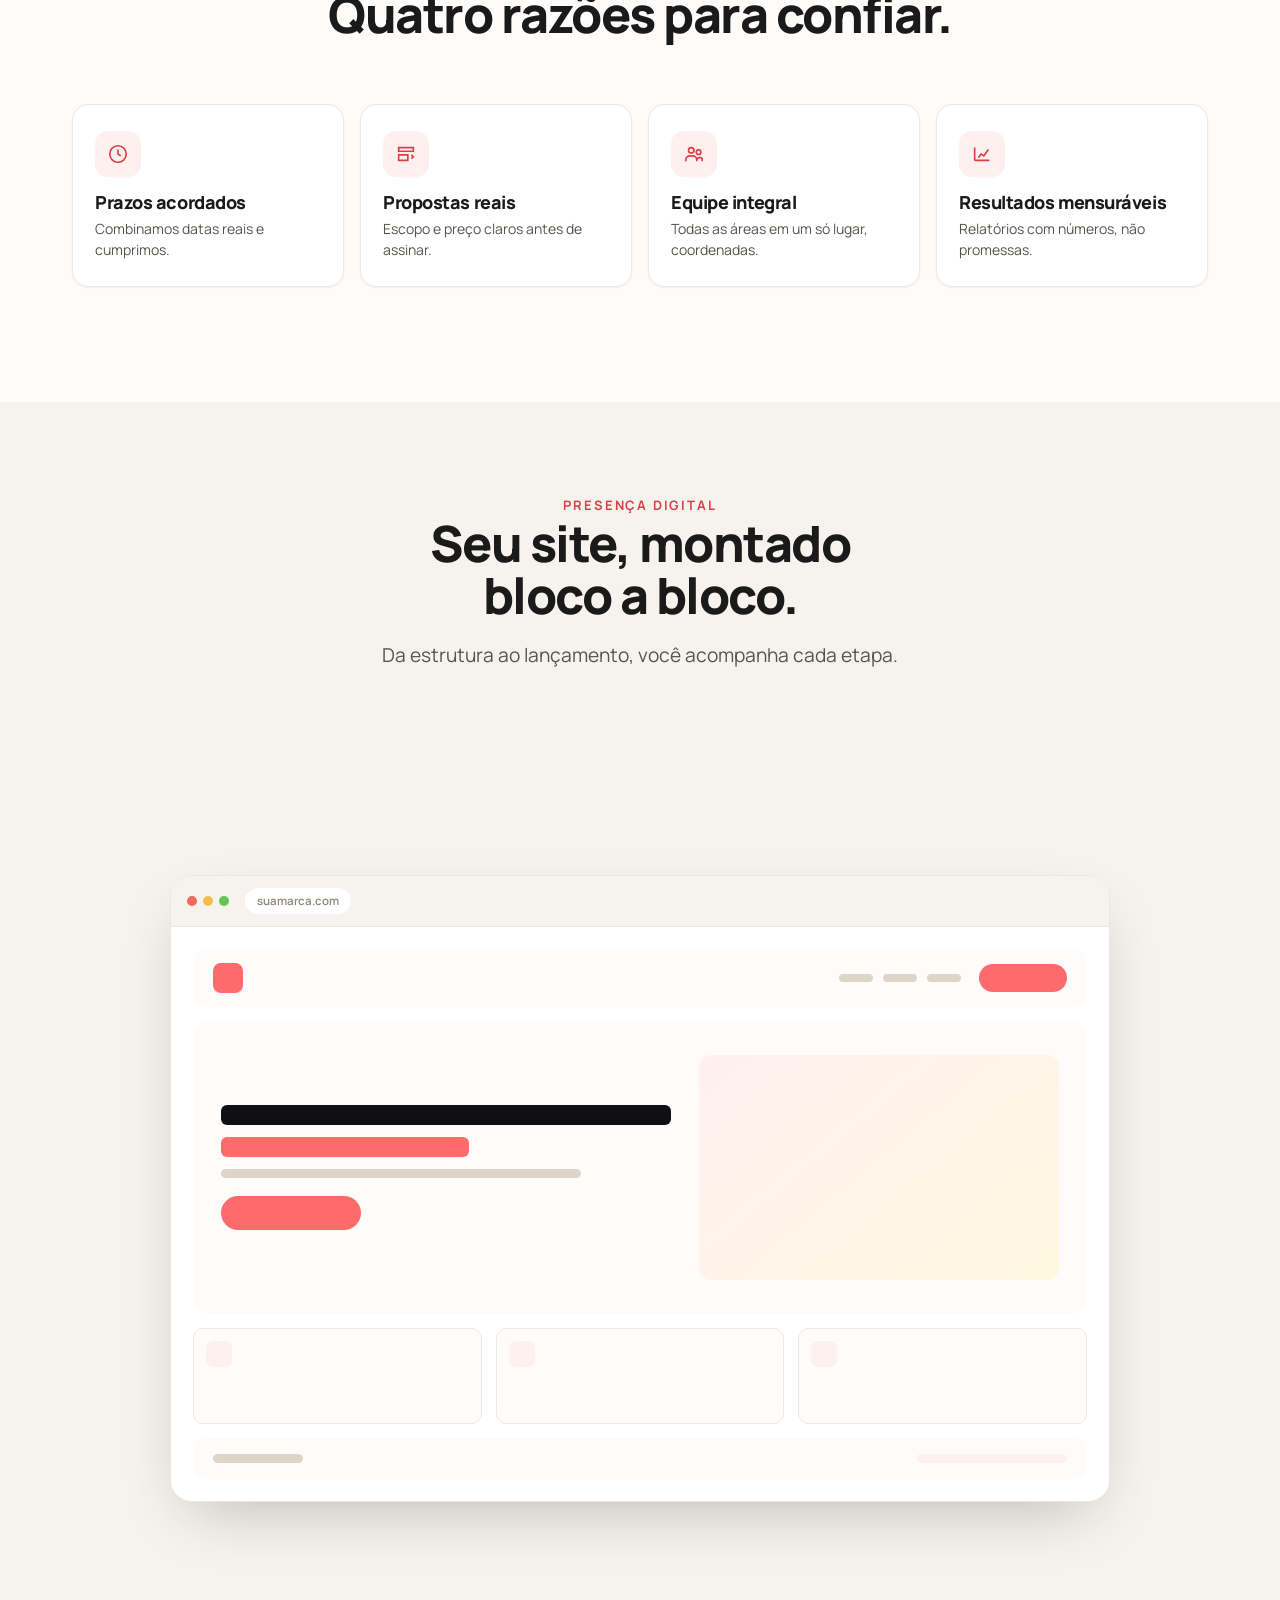
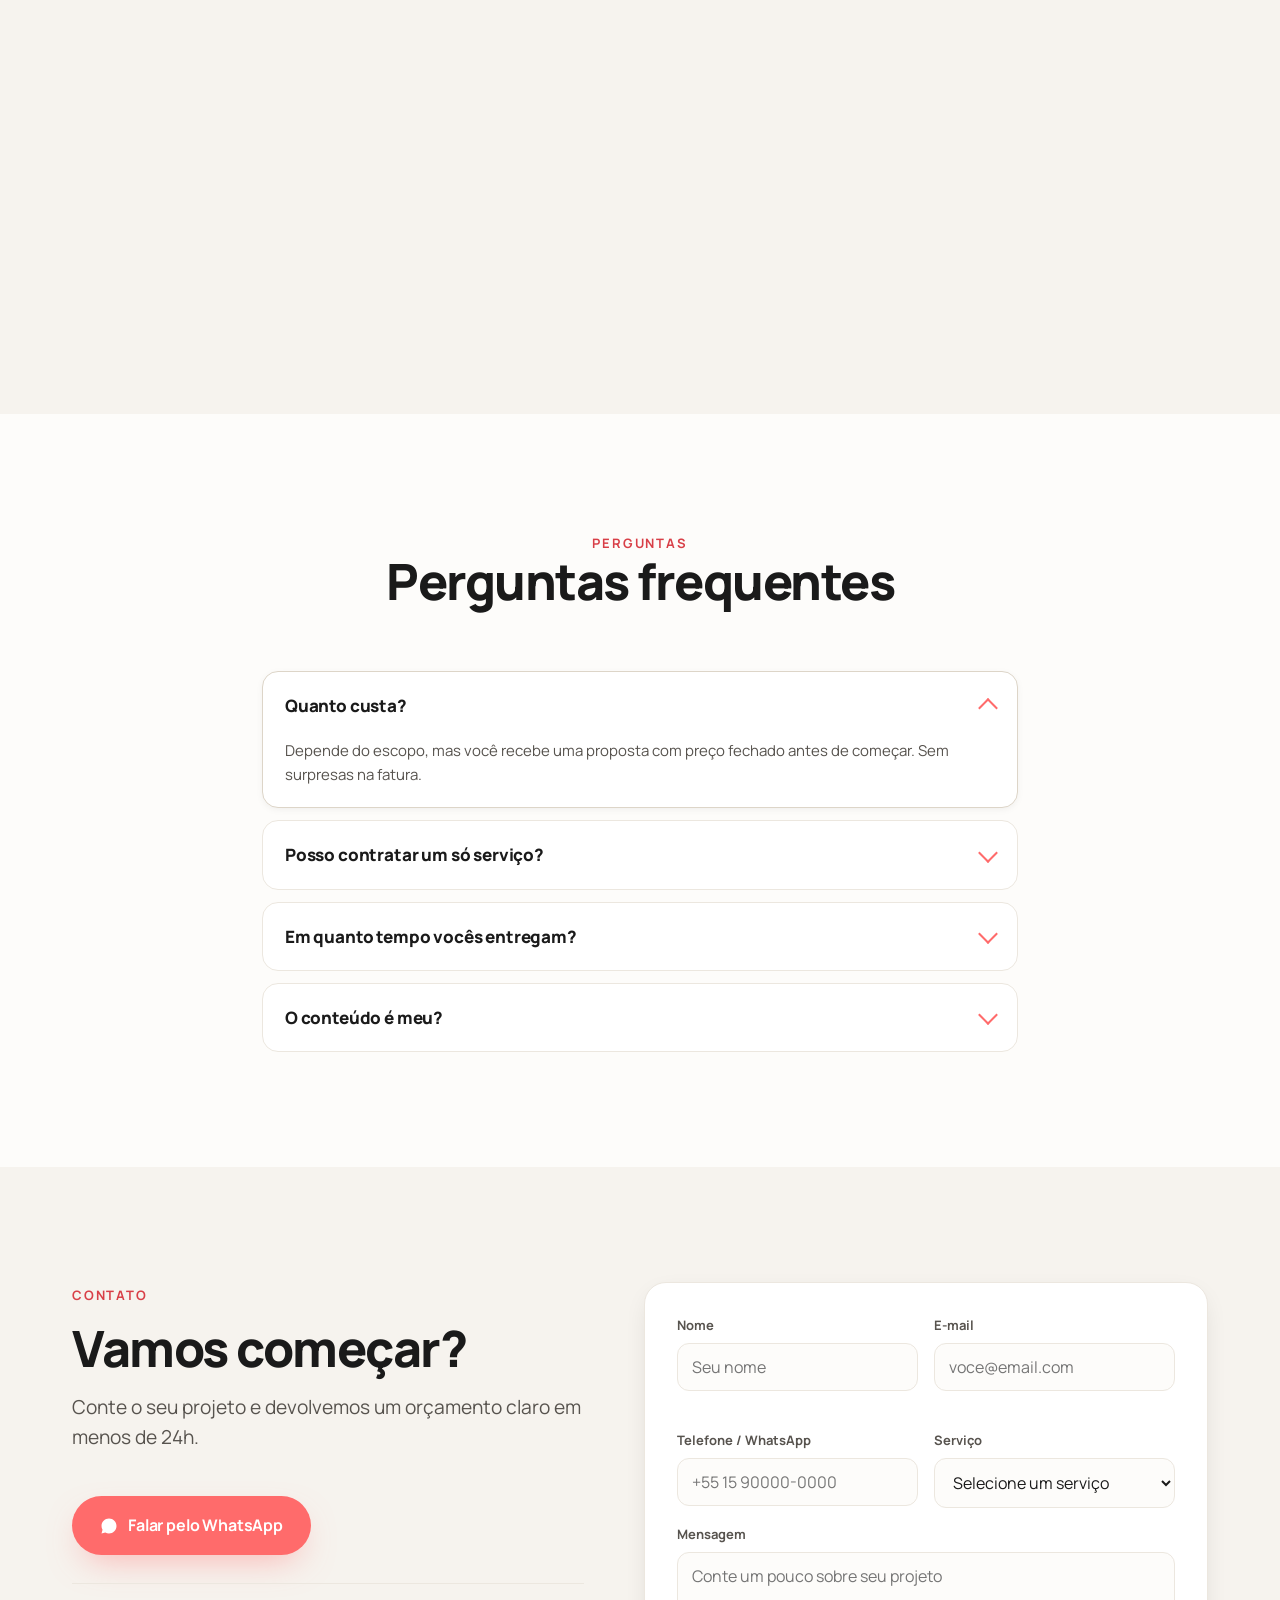
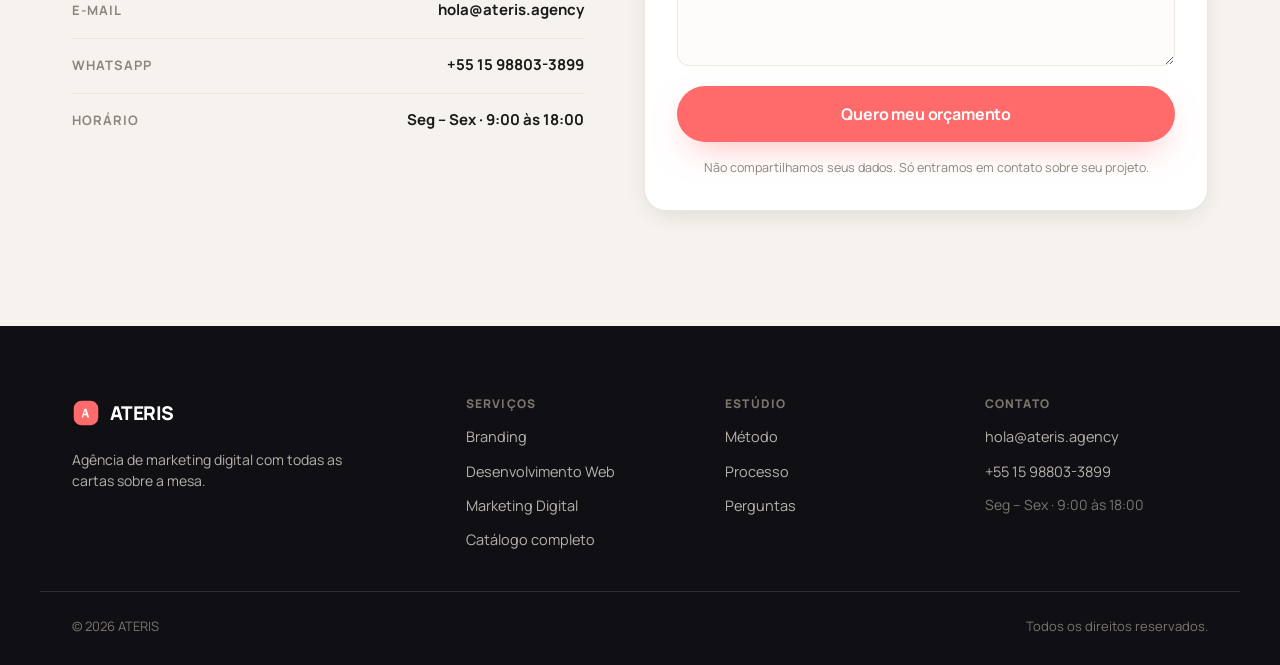
==== commit 178dea32: "Rediseño premium + reestructura del sitio para ateriz.com - Landing de captación como raíz (index.ht" ====
--- a/index.html
+++ b/index.html
@@ -1,884 +1,696 @@
-<!DOCTYPE html>
-<html lang="pt">
+<!doctype html>
+<html lang="pt" data-base-lang="pt">
 <head>
-<meta charset="UTF-8" />
-<meta name="viewport" content="width=device-width, initial-scale=1.0" />
-<meta name="theme-color" content="#111114" />
-<title>ATERIS — Agência de Marketing Digital | O tempo é ouro</title>
-<meta name="description" content="ATERIS é uma agência de marketing digital. Branding, desenvolvimento web, publicidade, audiovisual, design gráfico, redação e direção de projetos." />
-
-<!-- Open Graph -->
-<meta property="og:title" content="ATERIS — Agência de Marketing Digital" />
-<meta property="og:description" content="Branding, web, marketing, publicidade e mais. Todas as cartas sobre a mesa." />
+<meta charset="utf-8" />
+<meta name="viewport" content="width=device-width, initial-scale=1" />
+<title>ATERIS — Agência de marketing digital | Todas as cartas sobre a mesa</title>
+<meta name="description" content="Branding, web, marketing e audiovisual sob um mesmo teto. Prazos, propostas e entregáveis claros antes de começar. Orçamento grátis em menos de 24h." />
+<link rel="canonical" href="https://ateriz.com/" />
+
 <meta property="og:type" content="website" />
-<meta property="og:locale" content="pt_BR" />
-<meta property="og:locale:alternate" content="es_ES" />
+<meta property="og:title" content="ATERIS — Todas as cartas sobre a mesa" />
+<meta property="og:description" content="Agência de marketing digital com prazos, propostas e entregáveis claros antes de começar." />
+<meta property="og:image" content="https://ateriz.com/og-image.png" />
 <meta name="twitter:card" content="summary_large_image" />
-
-<!-- Cloak: evita o flash de conteúdo em espanhol antes da troca para o idioma do usuário -->
-<style>html.i18n-cloak body { visibility: hidden; }</style>
 
 <link rel="preconnect" href="https://fonts.googleapis.com">
 <link rel="preconnect" href="https://fonts.gstatic.com" crossorigin>
-<link href="https://fonts.googleapis.com/css2?family=Manrope:wght@300;400;500;600;700;800&display=swap" rel="stylesheet">
+<link href="https://fonts.googleapis.com/css2?family=Manrope:wght@400;500;600;700;800&display=swap" rel="stylesheet">
 <link rel="stylesheet" href="styles.css" />
-<script>document.documentElement.classList.add('i18n-cloak');</script>
+<link rel="stylesheet" href="landing.css" />
+
+<script type="application/ld+json">
+{
+  "@context": "https://schema.org",
+  "@type": "ProfessionalService",
+  "name": "ATERIS",
+  "description": "Agência de marketing digital.",
+  "email": "hola@ateris.agency",
+  "telephone": "+55 15 98803-3899",
+  "areaServed": ["BR", "LATAM"],
+  "availableLanguage": ["pt", "es"]
+}
+</script>
 </head>
 <body>
 
-<a href="#hero" class="skip-link">Saltar al contenido</a>
-
-<!-- NAV -->
+<div class="scroll-progress" id="scrollProgress" aria-hidden="true"></div>
+<a class="skip-link" href="#ctaForm">Pular para o formulário</a>
+
+<!-- ════════════════════════ NAV ════════════════════════ -->
 <header class="nav" id="nav">
-  <div class="container nav__inner">
-    <a href="#hero" class="logo">
-      <span class="logo__dot"></span>
-      <span class="logo__name">ATERIS</span>
+  <div class="wrap nav-inner">
+    <a class="brand" href="#hero" aria-label="ATERIS — início">
+      <span class="brand-mark" aria-hidden="true">
+        <svg viewBox="0 0 32 32" width="30" height="30"><rect x="2" y="2" width="28" height="28" rx="9" fill="#ff6b6b"/><path d="M11 21l3.2-10h2.2L19.6 21h-2.3l-.7-2.4h-3.4L12.5 21H11zm2.7-4.2h2.3l-1.1-3.8-1.2 3.8z" fill="#fff"/></svg>
+      </span>
+      <span class="brand-name" data-no-i18n>ATERIS</span>
     </a>
-    <nav class="nav__links" id="navLinks">
-      <a href="#servicios">Servicios</a>
-      <a href="#proceso">Proceso</a>
-      <a href="#documentacion">Documentación</a>
-      <a href="#porque">Por qué</a>
-      <a href="#contacto">Contacto</a>
-      <div class="lang-toggle" id="langToggle" role="group" aria-label="Idioma">
-        <button type="button" data-lang="es" class="is-active" aria-pressed="true">ES</button>
-        <button type="button" data-lang="pt" aria-pressed="false">PT</button>
-      </div>
-      <a href="#contacto" class="btn btn--primary btn--sm">Cotizar</a>
+
+    <nav class="nav-links" id="navLinks" aria-label="Principal">
+      <a href="#servicios" class="nav-link">Serviços</a>
+      <a href="#metodo" class="nav-link">Método</a>
+      <a href="#proceso" class="nav-link">Processo</a>
+      <a href="#faq" class="nav-link">Perguntas</a>
+      <a href="catalogo.html" class="nav-link nav-link-alt">Catálogo completo</a>
+      <a class="btn btn-wa nav-wa" href="https://wa.me/5515988033899?text=Ol%C3%A1%20ATERIS!%20Quero%20um%20or%C3%A7amento%20para%20meu%20projeto." id="waNav" rel="noopener noreferrer" target="_blank">
+        <svg viewBox="0 0 24 24" fill="currentColor" aria-hidden="true"><path d="M17.5 14.4c-.3-.15-1.77-.87-2.04-.97-.27-.1-.47-.15-.67.15-.2.3-.77.96-.94 1.16-.17.2-.35.22-.65.07-.3-.15-1.26-.46-2.4-1.48-.89-.79-1.49-1.77-1.66-2.07-.17-.3-.02-.46.13-.61.13-.13.3-.35.45-.52.15-.17.2-.3.3-.5.1-.2.05-.37-.02-.52-.08-.15-.67-1.6-.91-2.2-.24-.58-.49-.5-.67-.51l-.57-.01c-.2 0-.52.07-.8.37-.27.3-1.04 1.02-1.04 2.48s1.07 2.88 1.22 3.08c.15.2 2.1 3.2 5.08 4.49.71.31 1.26.49 1.69.62.71.23 1.36.2 1.87.12.57-.08 1.77-.72 2.02-1.42.25-.7.25-1.3.17-1.42-.07-.13-.27-.2-.57-.35M12 2C6.48 2 2 6.48 2 12c0 1.85.5 3.58 1.38 5.07L2 22l5.05-1.33A9.96 9.96 0 0 0 12 22c5.52 0 10-4.48 10-10S17.52 2 12 2"/></svg>
+        <span>Falar pelo WhatsApp</span>
+      </a>
     </nav>
-    <button class="nav__toggle" id="navToggle" aria-label="Abrir menú">
-      <span></span><span></span><span></span>
-    </button>
+
+    <div class="nav-tools">
+      <div class="lang-toggle" role="group" aria-label="Idioma">
+        <button type="button" data-lang="pt" class="lang-btn is-active" aria-pressed="true" data-no-i18n>PT</button>
+        <button type="button" data-lang="es" class="lang-btn" aria-pressed="false" data-no-i18n>ES</button>
+      </div>
+      <button class="nav-burger" id="navBurger" aria-label="Abrir menu" aria-expanded="false" aria-controls="navLinks">
+        <span></span><span></span><span></span>
+      </button>
+    </div>
   </div>
 </header>
 
-<!-- HERO -->
+<main id="main">
+
+<!-- ════════════════════════ HERO ════════════════════════ -->
 <section class="hero" id="hero">
-  <div class="hero__bg">
-    <div class="hero__blob hero__blob--1"></div>
-    <div class="hero__blob hero__blob--2"></div>
-    <div class="hero__blob hero__blob--3"></div>
-  </div>
-  <div class="container hero__inner">
-    <div class="hero__copy">
-      <span class="eyebrow">Agencia de marketing digital</span>
-      <h1 class="hero__title">El tiempo es <span class="accent">oro</span>.</h1>
-      <p class="hero__lede">
-        El tiempo es un recurso limitado y sus clientes lo saben.
-        Dejemos de lado los caprichos y trabajemos de la mano con
-        <strong>todas las cartas sobre la mesa.</strong>
-      </p>
-      <div class="hero__cta">
-        <a href="#contacto" class="btn btn--primary">Empezar un proyecto</a>
-        <a href="#servicios" class="btn btn--ghost">Ver servicios</a>
-      </div>
-      <ul class="hero__stats">
-        <li><strong>8</strong><span>áreas de servicio</span></li>
-        <li><strong>70+</strong><span>entregables definidos</span></li>
-        <li><strong>100%</strong><span>cartas sobre la mesa</span></li>
+  <div class="hero-glow" aria-hidden="true"></div>
+  <div class="wrap hero-inner">
+    <div class="hero-copy">
+      <span class="eyebrow reveal in">Agência de marketing digital</span>
+      <h1 class="display hero-h1 reveal in d1">Todas as cartas <em>sobre a mesa.</em></h1>
+      <p class="lede hero-lede reveal in d2">Branding, web, marketing e audiovisual sob um mesmo teto — com <strong>prazos, propostas e entregáveis claros</strong> antes de começar.</p>
+      <div class="hero-cta reveal in d3">
+        <a class="btn btn-wa btn-lg" href="https://wa.me/5515988033899?text=Ol%C3%A1%20ATERIS!%20Quero%20um%20or%C3%A7amento%20para%20meu%20projeto." id="waHero" rel="noopener noreferrer" target="_blank">
+          <svg viewBox="0 0 24 24" fill="currentColor" aria-hidden="true"><path d="M17.5 14.4c-.3-.15-1.77-.87-2.04-.97-.27-.1-.47-.15-.67.15-.2.3-.77.96-.94 1.16-.17.2-.35.22-.65.07-.3-.15-1.26-.46-2.4-1.48-.89-.79-1.49-1.77-1.66-2.07-.17-.3-.02-.46.13-.61.13-.13.3-.35.45-.52.15-.17.2-.3.3-.5.1-.2.05-.37-.02-.52-.08-.15-.67-1.6-.91-2.2-.24-.58-.49-.5-.67-.51l-.57-.01c-.2 0-.52.07-.8.37-.27.3-1.04 1.02-1.04 2.48s1.07 2.88 1.22 3.08c.15.2 2.1 3.2 5.08 4.49.71.31 1.26.49 1.69.62.71.23 1.36.2 1.87.12.57-.08 1.77-.72 2.02-1.42.25-.7.25-1.3.17-1.42-.07-.13-.27-.2-.57-.35M12 2C6.48 2 2 6.48 2 12c0 1.85.5 3.58 1.38 5.07L2 22l5.05-1.33A9.96 9.96 0 0 0 12 22c5.52 0 10-4.48 10-10S17.52 2 12 2"/></svg>
+          <span>Falar pelo WhatsApp</span>
+        </a>
+        <a class="btn btn-outline btn-lg" href="#contacto">Orçar meu projeto</a>
+      </div>
+      <p class="hero-micro reveal in d4">Orçamento grátis e sem compromisso · resposta em menos de 24h.</p>
+
+      <dl class="hero-stats reveal in d4">
+        <div class="stat">
+          <dt class="stat-num" data-count="8" data-no-i18n>0</dt>
+          <dd class="stat-label">áreas de serviço</dd>
+        </div>
+        <div class="stat">
+          <dt class="stat-num" data-count="70" data-suffix="+" data-no-i18n>0</dt>
+          <dd class="stat-label">entregáveis definidos</dd>
+        </div>
+        <div class="stat">
+          <dt class="stat-num" data-no-i18n>&lt;24h</dt>
+          <dd class="stat-label">tempo de resposta</dd>
+        </div>
+      </dl>
+    </div>
+
+    <!-- Cartas desplegadas -->
+    <div class="hero-cards reveal" aria-hidden="true">
+      <div class="deck">
+        <div class="play-card pc-3"><span class="suit">♣</span></div>
+        <div class="play-card pc-2"><span class="suit">♦</span></div>
+        <div class="play-card pc-1"><span class="suit">♥</span></div>
+      </div>
+      <div class="project-card">
+        <div class="pcard-top">
+          <span class="pcard-tag">Projeto</span>
+          <span class="pcard-status"><span class="dot-ok"></span>Aprovada</span>
+        </div>
+        <div class="pcard-title">Identidade + Site</div>
+        <div class="pcard-rows">
+          <div class="pcard-row">
+            <span class="pcard-k">Prazo acordado</span>
+            <span class="pcard-v">4 semanas</span>
+          </div>
+          <div class="pcard-row">
+            <span class="pcard-k">Entregáveis</span>
+            <span class="pcard-v">12 itens</span>
+          </div>
+          <div class="pcard-row">
+            <span class="pcard-k">Proposta</span>
+            <span class="pcard-v pcard-v-ok">Aprovada</span>
+          </div>
+        </div>
+        <div class="pcard-foot">
+          <svg viewBox="0 0 24 24" fill="none" stroke="currentColor" stroke-width="2.4" stroke-linecap="round" aria-hidden="true"><path d="m4 12 5 5L20 6"/></svg>
+          Tudo definido antes de começar
+        </div>
+      </div>
+    </div>
+  </div>
+</section>
+
+<!-- ════════════════════════ STRIP ════════════════════════ -->
+<div class="strip" aria-hidden="true">
+  <div class="strip-track" id="stripTrack">
+    <span>Direção de projetos</span><span class="strip-dot">✦</span>
+    <span>Branding</span><span class="strip-dot">✦</span>
+    <span>Desenvolvimento Web</span><span class="strip-dot">✦</span>
+    <span>Marketing Digital</span><span class="strip-dot">✦</span>
+    <span>Publicidade</span><span class="strip-dot">✦</span>
+    <span>Design Gráfico</span><span class="strip-dot">✦</span>
+    <span>Audiovisual</span><span class="strip-dot">✦</span>
+    <span>Redação</span><span class="strip-dot">✦</span>
+  </div>
+</div>
+
+<!-- ════════════════════════ MÉTODO ════════════════════════ -->
+<section class="section metodo" id="metodo">
+  <div class="wrap metodo-grid">
+    <div class="metodo-copy">
+      <span class="eyebrow reveal">Transparência total</span>
+      <h2 class="h2 reveal d1">Tudo claro desde o primeiro dia.</h2>
+      <p class="lede reveal d2">Na ATERIS você sabe o tempo, o prazo e o entregável de cada atividade antes de começar. Sem caprichos, sem surpresas.</p>
+    </div>
+    <div class="metodo-card reveal d2 assemble">
+      <div class="metodo-card-head">O que você sempre tem com a ATERIS</div>
+      <ul class="metodo-list">
+        <li>
+          <span class="mc-ic"><svg viewBox="0 0 24 24" fill="none" stroke="currentColor" stroke-width="2" aria-hidden="true"><circle cx="12" cy="12" r="9"/><path d="M12 7v5l3 2"/></svg></span>
+          <span><b>Prazos acordados</b><small>Datas reais combinadas por escrito.</small></span>
+        </li>
+        <li>
+          <span class="mc-ic"><svg viewBox="0 0 24 24" fill="none" stroke="currentColor" stroke-width="2" aria-hidden="true"><rect x="3" y="4" width="18" height="17" rx="2"/><path d="M3 9h18M8 2v4M16 2v4"/></svg></span>
+          <span><b>Prazo de entrega por atividade</b><small>Cada tarefa com seu tempo definido.</small></span>
+        </li>
+        <li>
+          <span class="mc-ic"><svg viewBox="0 0 24 24" fill="none" stroke="currentColor" stroke-width="2" aria-hidden="true"><path d="M12 2 4 6v6c0 5 3.5 9 8 10 4.5-1 8-5 8-10V6z"/><path d="m9 12 2 2 4-4"/></svg></span>
+          <span><b>Zero surpresas</b><small>Sem custos ocultos na fatura.</small></span>
+        </li>
+        <li>
+          <span class="mc-ic"><svg viewBox="0 0 24 24" fill="none" stroke="currentColor" stroke-width="2" aria-hidden="true"><path d="M21 8 12 3 3 8l9 5 9-5z"/><path d="M3 8v8l9 5 9-5V8"/></svg></span>
+          <span><b>Entregável tangível</b><small>Você recebe algo real, não promessas.</small></span>
+        </li>
       </ul>
     </div>
-    <div class="hero__visual" aria-hidden="true">
-      <div class="card card--float">
-        <div class="card__head">
-          <span class="dot"></span><span class="dot"></span><span class="dot"></span>
-          <span class="card__title">ATERIS · brief</span>
-        </div>
-        <div class="card__row"><span class="tag tag--yellow">Ejecución</span><b>4h</b></div>
-        <div class="card__row"><span class="tag tag--coral">Entrega</span><b>3 días</b></div>
-        <div class="card__row"><span class="tag tag--violet">Propuestas</span><b>3</b></div>
-        <div class="card__bar"><i style="width:78%"></i></div>
-        <small class="card__note">Estrategia · Planificación de actividades</small>
-      </div>
-      <div class="card card--mini">
-        <span class="card__mini-label">Entregable</span>
-        <strong>Presentación</strong>
-      </div>
-    </div>
-  </div>
-  <a href="#servicios" class="scroll-down" aria-label="Bajar">
-    <span></span>
-  </a>
-</section>
-
-<!-- MANIFIESTO STRIP -->
-<section class="strip">
-  <div class="strip__track">
-    <span>Branding</span><span>·</span>
-    <span>Desarrollo Web</span><span>·</span>
-    <span>Marketing Digital</span><span>·</span>
-    <span>Publicidad</span><span>·</span>
-    <span>Diseño Gráfico</span><span>·</span>
-    <span>Audiovisual</span><span>·</span>
-    <span>Redacción</span><span>·</span>
-    <span>Dirección de proyectos</span><span>·</span>
-    <span>Branding</span><span>·</span>
-    <span>Desarrollo Web</span><span>·</span>
-    <span>Marketing Digital</span><span>·</span>
-    <span>Publicidad</span><span>·</span>
-    <span>Diseño Gráfico</span><span>·</span>
-    <span>Audiovisual</span><span>·</span>
-    <span>Redacción</span><span>·</span>
-    <span>Dirección de proyectos</span><span>·</span>
-  </div>
-</section>
-
-<!-- SERVICIOS -->
-<section class="services" id="servicios">
-  <div class="container">
-    <header class="section__head">
-      <span class="eyebrow">Servicios</span>
-      <h2>Todo lo que necesitas, en un solo lugar.</h2>
-      <p>Cada actividad con su tiempo de ejecución, plazo de entrega, propuestas incluidas y entregable. Sin caprichos. Sin sorpresas.</p>
-    </header>
-
-    <div class="legend">
-      <span class="legend__item"><span class="tag tag--yellow">Ejecución</span> Horas de trabajo</span>
-      <span class="legend__item"><span class="tag tag--coral">Entrega</span> Plazo al cliente</span>
-      <span class="legend__item"><span class="tag tag--violet">Propuestas</span> Alternativas incluidas</span>
-    </div>
-
-    <div class="tabs" role="tablist" aria-label="Categorías de servicios">
-      <button class="tab is-active" role="tab" aria-selected="true" aria-controls="direccion" id="tab-direccion" tabindex="0" data-tab="direccion">Dirección de proyectos</button>
-      <button class="tab" role="tab" aria-selected="false" aria-controls="branding" id="tab-branding" tabindex="-1" data-tab="branding">Branding</button>
-      <button class="tab" role="tab" aria-selected="false" aria-controls="web" id="tab-web" tabindex="-1" data-tab="web">Desarrollo Web</button>
-      <button class="tab" role="tab" aria-selected="false" aria-controls="marketing" id="tab-marketing" tabindex="-1" data-tab="marketing">Marketing Digital</button>
-      <button class="tab" role="tab" aria-selected="false" aria-controls="publicidad" id="tab-publicidad" tabindex="-1" data-tab="publicidad">Publicidad</button>
-      <button class="tab" role="tab" aria-selected="false" aria-controls="grafico" id="tab-grafico" tabindex="-1" data-tab="grafico">Diseño Gráfico</button>
-      <button class="tab" role="tab" aria-selected="false" aria-controls="audio" id="tab-audio" tabindex="-1" data-tab="audio">Audiovisual</button>
-      <button class="tab" role="tab" aria-selected="false" aria-controls="redaccion" id="tab-redaccion" tabindex="-1" data-tab="redaccion">Redacción</button>
-    </div>
-
-    <!-- DIRECCIÓN DE PROYECTOS -->
-    <article class="panel is-active" id="direccion">
-      <div class="panel__head">
-        <h3>Dirección de proyectos</h3>
-        <p>Análisis, estrategia e informes para que cada decisión esté respaldada por datos.</p>
-      </div>
-      <div class="table-wrap">
-        <table class="svc">
-          <thead>
-            <tr><th>Actividad</th><th>Ejecución</th><th>Entrega</th><th>Propuestas</th><th>Descripción</th><th>Entregable</th></tr>
-          </thead>
-          <tbody>
-            <tr><td>Análisis de marca</td><td><span class="pill pill--yellow">2h</span></td><td><span class="pill pill--coral">3 días</span></td><td><span class="pill pill--violet">1</span></td><td>Situación actual de la marca</td><td>Presentación</td></tr>
-            <tr><td>Estrategia</td><td><span class="pill pill--yellow">4h</span></td><td><span class="pill pill--coral">3 días</span></td><td><span class="pill pill--violet">1</span></td><td>Planificación de actividades</td><td>Presentación</td></tr>
-            <tr><td>Informe</td><td><span class="pill pill--yellow">1h</span></td><td><span class="pill pill--coral">1 día</span></td><td><span class="pill pill--violet">1</span></td><td>Analytics, Adwords, Social Media, Actividades</td><td>Presentación</td></tr>
-            <tr><td>Asesoría / Consultas</td><td><span class="pill pill--yellow">2h</span></td><td><span class="pill pill--coral">1 día</span></td><td><span class="pill pill--violet">—</span></td><td>Activación de plataformas, asesorías técnicas, análisis</td><td>—</td></tr>
-          </tbody>
-        </table>
-      </div>
-    </article>
-
-    <!-- BRANDING -->
-    <article class="panel" id="branding">
-      <div class="panel__head">
-        <h3>Branding</h3>
-        <p>De la idea al manual de marca. Identidad coherente, memorable y aplicable.</p>
-      </div>
-      <div class="table-wrap">
-        <table class="svc">
-          <thead>
-            <tr><th>Actividad</th><th>Ejecución</th><th>Entrega</th><th>Propuestas</th><th>Descripción</th><th>Entregable</th></tr>
-          </thead>
-          <tbody>
-            <tr><td>Concepto de marca</td><td><span class="pill pill--yellow">6h</span></td><td><span class="pill pill--coral">3 días</span></td><td><span class="pill pill--violet">1</span></td><td>Definir estilo y comunicación</td><td>Presentación</td></tr>
-            <tr><td>Storytelling</td><td><span class="pill pill--yellow">6h</span></td><td><span class="pill pill--coral">2 días</span></td><td><span class="pill pill--violet">1</span></td><td>Slogan, story, nombre de story, frases ancla</td><td>PDF</td></tr>
-            <tr><td>Moodboard</td><td><span class="pill pill--yellow">2h</span></td><td><span class="pill pill--coral">1 día</span></td><td><span class="pill pill--violet">1</span></td><td>Presentación de referencias visuales</td><td>PDF</td></tr>
-            <tr><td>Naming</td><td><span class="pill pill--yellow">7h</span></td><td><span class="pill pill--coral">4 días</span></td><td><span class="pill pill--violet">3</span></td><td>Nombres viables de registro</td><td>Presentación</td></tr>
-            <tr><td>Logotipo</td><td><span class="pill pill--yellow">13h</span></td><td><span class="pill pill--coral">5 días</span></td><td><span class="pill pill--violet">3</span></td><td>Diseño de logotipo</td><td>Presentación</td></tr>
-            <tr><td>Guía de estilo</td><td><span class="pill pill--yellow">2h</span></td><td><span class="pill pill--coral">1 día</span></td><td><span class="pill pill--violet">1</span></td><td>Guía rápida para el uso de la marca</td><td>Online</td></tr>
-            <tr><td>Pack de íconos</td><td><span class="pill pill--yellow">10h</span></td><td><span class="pill pill--coral">10 días</span></td><td><span class="pill pill--violet">1</span></td><td>Pack de 10 íconos en formatos EPS y SVG</td><td>PDF</td></tr>
-            <tr><td>Brandbook PDF</td><td><span class="pill pill--yellow">8h</span></td><td><span class="pill pill--coral">5 días</span></td><td><span class="pill pill--violet">1</span></td><td>Manual de identidad</td><td>PDF</td></tr>
-            <tr><td>Aplicaciones</td><td><span class="pill pill--yellow">2h</span></td><td><span class="pill pill--coral">1 día</span></td><td><span class="pill pill--violet">3</span></td><td>Por aplicación</td><td>Editable</td></tr>
-            <tr><td>Brandbook web</td><td><span class="pill pill--yellow">20h</span></td><td><span class="pill pill--coral">5 días</span></td><td><span class="pill pill--violet">1</span></td><td>Brandbook web con accesos al cliente</td><td>Online</td></tr>
-          </tbody>
-        </table>
-      </div>
-    </article>
-
-    <!-- DESARROLLO WEB -->
-    <article class="panel" id="web">
-      <div class="panel__head">
-        <h3>Desarrollo Web</h3>
-        <p>Sitios y ecommerce: UX, diseño, programación, seguridad y capacitación.</p>
-      </div>
-      <div class="table-wrap">
-        <table class="svc">
-          <thead>
-            <tr><th>Actividad</th><th>Ejecución</th><th>Entrega</th><th>Propuestas</th><th>Descripción</th><th>Entregable</th></tr>
-          </thead>
-          <tbody>
-            <tr><td>Experiencia del usuario UX</td><td><span class="pill pill--yellow">5h</span></td><td><span class="pill pill--coral">5 días</span></td><td><span class="pill pill--violet">1</span></td><td>Contenido de 5 secciones (5 escenas por sección)</td><td>PDF</td></tr>
-            <tr><td>Diseño de interfaz UI</td><td><span class="pill pill--yellow">20h</span></td><td><span class="pill pill--coral">10 días</span></td><td><span class="pill pill--violet">1</span></td><td>Diseño de 5 secciones (5 escenas por sección)</td><td>JPG</td></tr>
-            <tr><td>Instalación</td><td><span class="pill pill--yellow">2h</span></td><td><span class="pill pill--coral">2 días</span></td><td><span class="pill pill--violet">1</span></td><td>Configuración de correos y servidor FTP</td><td>Online</td></tr>
-            <tr><td>Programación</td><td><span class="pill pill--yellow">10h</span></td><td><span class="pill pill--coral">10 días</span></td><td><span class="pill pill--violet">1</span></td><td>Programación de 5 secciones (5 escenas por sección)</td><td>Online</td></tr>
-            <tr><td>Sitio móvil</td><td><span class="pill pill--yellow">5h</span></td><td><span class="pill pill--coral">10 días</span></td><td><span class="pill pill--violet">1</span></td><td>Programación de 5 secciones (5 escenas por sección)</td><td>Online</td></tr>
-            <tr><td>Ecommerce</td><td><span class="pill pill--yellow">10h</span></td><td><span class="pill pill--coral">10 días</span></td><td><span class="pill pill--violet">1</span></td><td>Configuración WooCommerce</td><td>Online</td></tr>
-            <tr><td>Optimización</td><td><span class="pill pill--yellow">2h</span></td><td><span class="pill pill--coral">5 días</span></td><td><span class="pill pill--violet">1</span></td><td>Optimización del sistema y entrega</td><td>Online</td></tr>
-            <tr><td>Migración de web</td><td><span class="pill pill--yellow">2h</span></td><td><span class="pill pill--coral">1 día</span></td><td><span class="pill pill--violet">1</span></td><td>Migración de sitio</td><td>Online</td></tr>
-            <tr><td>Planeación de web</td><td><span class="pill pill--yellow">2h</span></td><td><span class="pill pill--coral">1 día</span></td><td><span class="pill pill--violet">1</span></td><td>Estructura y funcionalidad de front end</td><td>Online</td></tr>
-            <tr><td>Consultas e investigaciones web</td><td><span class="pill pill--yellow">1h</span></td><td><span class="pill pill--coral">1 día</span></td><td><span class="pill pill--violet">1</span></td><td>Asesoría técnica</td><td>Presentación</td></tr>
-            <tr><td>Capacitación publicación / contenido</td><td><span class="pill pill--yellow">4h</span></td><td><span class="pill pill--coral">1 día</span></td><td><span class="pill pill--violet">1</span></td><td>Capacitación presencial o videoconferencia</td><td>Online</td></tr>
-            <tr><td>Capacitación carga de producto</td><td><span class="pill pill--yellow">3h</span></td><td><span class="pill pill--coral">1 día</span></td><td><span class="pill pill--violet">1</span></td><td>Capacitación presencial o videoconferencia</td><td>Online</td></tr>
-            <tr><td>Seguridad del sitio</td><td><span class="pill pill--yellow">2h</span></td><td><span class="pill pill--coral">1 día</span></td><td><span class="pill pill--violet">1</span></td><td>Seguridad del sitio</td><td>Online</td></tr>
-            <tr><td>Manual de carga de producto</td><td><span class="pill pill--yellow">3h</span></td><td><span class="pill pill--coral">1 día</span></td><td><span class="pill pill--violet">1</span></td><td>Contenido, corrección de estilo y diseño</td><td>PDF</td></tr>
-            <tr><td>Manual de publicación post / contenido</td><td><span class="pill pill--yellow">5h</span></td><td><span class="pill pill--coral">1 día</span></td><td><span class="pill pill--violet">1</span></td><td>Contenido, corrección de estilo y diseño</td><td>PDF</td></tr>
-            <tr><td>Automatizaciones</td><td><span class="pill pill--yellow">1h</span></td><td><span class="pill pill--coral">1 día</span></td><td><span class="pill pill--violet">1</span></td><td>Mailchimp · CRM · Zapier</td><td>Online</td></tr>
-          </tbody>
-        </table>
-      </div>
-    </article>
-
-    <!-- MARKETING DIGITAL -->
-    <article class="panel" id="marketing">
-      <div class="panel__head">
-        <h3>Marketing Digital</h3>
-        <p>Contenido, redes, email y automatización. Conversa con tu audiencia con consistencia.</p>
-      </div>
-      <div class="table-wrap">
-        <table class="svc">
-          <thead>
-            <tr><th>Actividad</th><th>Ejecución</th><th>Entrega</th><th>Propuestas</th><th>Descripción</th><th>Entregable</th></tr>
-          </thead>
-          <tbody>
-            <tr><td>Parrilla de contenidos mensual</td><td><span class="pill pill--yellow">2h</span></td><td><span class="pill pill--coral">2 días</span></td><td><span class="pill pill--violet">1</span></td><td>Planeación de 12 contenidos con referencia</td><td>Online</td></tr>
-            <tr><td>Look &amp; Feel</td><td><span class="pill pill--yellow">2h</span></td><td><span class="pill pill--coral">10 días</span></td><td><span class="pill pill--violet">1</span></td><td>Portada y cover (redes sociales)</td><td>Online</td></tr>
-            <tr><td>Community Manager</td><td><span class="pill pill--yellow">2h</span></td><td><span class="pill pill--coral">30 días</span></td><td><span class="pill pill--violet">1</span></td><td>Administración de 12 contenidos</td><td>Online</td></tr>
-            <tr><td>Manual de atención al cliente</td><td><span class="pill pill--yellow">2h</span></td><td><span class="pill pill--coral">1 día</span></td><td><span class="pill pill--violet">1</span></td><td>Formato PDF</td><td>PDF</td></tr>
-            <tr><td>Newsletter</td><td><span class="pill pill--yellow">3h</span></td><td><span class="pill pill--coral">1 día</span></td><td><span class="pill pill--violet">1</span></td><td>Template de Mailchimp</td><td>Online</td></tr>
-            <tr><td>Artículo / comunicado</td><td><span class="pill pill--yellow">2h</span></td><td><span class="pill pill--coral">1 día</span></td><td><span class="pill pill--violet">1</span></td><td>Máximo una cuartilla, diseño y contenido</td><td>Online</td></tr>
-            <tr><td>Ebook</td><td><span class="pill pill--yellow">4h</span></td><td><span class="pill pill--coral">2 días</span></td><td><span class="pill pill--violet">1</span></td><td>Máximo 2 páginas</td><td>PDF</td></tr>
-            <tr><td>Landing page</td><td><span class="pill pill--yellow">8h</span></td><td><span class="pill pill--coral">3 días</span></td><td><span class="pill pill--violet">1</span></td><td>Máximo 4 escenas</td><td>Online</td></tr>
-            <tr><td>Video (30 seg)</td><td><span class="pill pill--yellow">4h</span></td><td><span class="pill pill--coral">5 días</span></td><td><span class="pill pill--violet">1</span></td><td>Producción y postproducción</td><td>MP4</td></tr>
-            <tr><td>Animación (30 seg)</td><td><span class="pill pill--yellow">3h</span></td><td><span class="pill pill--coral">1 día</span></td><td><span class="pill pill--violet">1</span></td><td>Diseño, animación y musicalización</td><td>MP4</td></tr>
-            <tr><td>Traducción</td><td><span class="pill pill--yellow">1h</span></td><td><span class="pill pill--coral">1 día</span></td><td><span class="pill pill--violet">1</span></td><td>Máximo 1 cuartilla</td><td>Editable</td></tr>
-            <tr><td>Podcast (15 min)</td><td><span class="pill pill--yellow">2h</span></td><td><span class="pill pill--coral">1 día</span></td><td><span class="pill pill--violet">1</span></td><td>Copy, grabación y edición</td><td>MP4</td></tr>
-            <tr><td>Streaming (15 min)</td><td><span class="pill pill--yellow">4h</span></td><td><span class="pill pill--coral">1 día</span></td><td><span class="pill pill--violet">1</span></td><td>Producción y postproducción</td><td>MP4</td></tr>
-            <tr><td>Arte JPG</td><td><span class="pill pill--yellow">1h</span></td><td><span class="pill pill--coral">1 día</span></td><td><span class="pill pill--violet">1</span></td><td>Contenido y diseño</td><td>JPG</td></tr>
-            <tr><td>Canva, secuencia</td><td><span class="pill pill--yellow">2h</span></td><td><span class="pill pill--coral">1 día</span></td><td><span class="pill pill--violet">1</span></td><td>Contenido y diseño</td><td>JPG</td></tr>
-            <tr><td>Infografía</td><td><span class="pill pill--yellow">3h</span></td><td><span class="pill pill--coral">1 día</span></td><td><span class="pill pill--violet">1</span></td><td>Máximo 1 página carta</td><td>JPG</td></tr>
-            <tr><td>Infografía animada (20 seg)</td><td><span class="pill pill--yellow">3h</span></td><td><span class="pill pill--coral">2 días</span></td><td><span class="pill pill--violet">1</span></td><td>Diseño, animación y musicalización</td><td>MP4</td></tr>
-          </tbody>
-        </table>
-      </div>
-    </article>
-
-    <!-- PUBLICIDAD -->
-    <article class="panel" id="publicidad">
-      <div class="panel__head">
-        <h3>Publicidad</h3>
-        <p>Conceptos creativos que viajan a cualquier formato.</p>
-      </div>
-      <div class="table-wrap">
-        <table class="svc">
-          <thead>
-            <tr><th>Actividad</th><th>Ejecución</th><th>Entrega</th><th>Propuestas</th><th>Descripción</th><th>Entregable</th></tr>
-          </thead>
-          <tbody>
-            <tr><td>Concepto de campaña</td><td><span class="pill pill--yellow">4h</span></td><td><span class="pill pill--coral">5 días</span></td><td><span class="pill pill--violet">1</span></td><td>Estrategia y planeación</td><td>Presentación</td></tr>
-            <tr><td>Gráfico maestro</td><td><span class="pill pill--yellow">10h</span></td><td><span class="pill pill--coral">5 días</span></td><td><span class="pill pill--violet">3</span></td><td>Carta, billboard, social media y POP</td><td>Presentación</td></tr>
-            <tr><td>Aplicaciones</td><td><span class="pill pill--yellow">3h</span></td><td><span class="pill pill--coral">1 día</span></td><td><span class="pill pill--violet">3</span></td><td>Por aplicación</td><td>Editable</td></tr>
-          </tbody>
-        </table>
-      </div>
-    </article>
-
-    <!-- DISEÑO GRÁFICO -->
-    <article class="panel" id="grafico">
-      <div class="panel__head">
-        <h3>Diseño Gráfico</h3>
-        <p>Piezas impresas y digitales con corrección de estilo y diseño cuidado.</p>
-      </div>
-      <div class="table-wrap">
-        <table class="svc">
-          <thead>
-            <tr><th>Actividad</th><th>Ejecución</th><th>Entrega</th><th>Propuestas</th><th>Descripción</th><th>Entregable</th></tr>
-          </thead>
-          <tbody>
-            <tr><td>Etiqueta de producto</td><td><span class="pill pill--yellow">3h</span></td><td><span class="pill pill--coral">1 día</span></td><td><span class="pill pill--violet">3</span></td><td>Formato máximo 1/3 carta</td><td>Editable</td></tr>
-            <tr><td>Empaque</td><td><span class="pill pill--yellow">6h</span></td><td><span class="pill pill--coral">2 días</span></td><td><span class="pill pill--violet">3</span></td><td>Previsualización tipo render</td><td>JPG</td></tr>
-            <tr><td>Plano mecánico</td><td><span class="pill pill--yellow">4h</span></td><td><span class="pill pill--coral">2 días</span></td><td><span class="pill pill--violet">1</span></td><td>Planos para impresión</td><td>Editable</td></tr>
-            <tr><td>Brochure / catálogo / revista</td><td><span class="pill pill--yellow">5h</span></td><td><span class="pill pill--coral">2 días</span></td><td><span class="pill pill--violet">1</span></td><td>Corrección de estilo y diseño (4 páginas)</td><td>Editable</td></tr>
-            <tr><td>Presentación PowerPoint</td><td><span class="pill pill--yellow">1h</span></td><td><span class="pill pill--coral">1 día</span></td><td><span class="pill pill--violet">1</span></td><td>Corrección de estilo y diseño (por diapositiva)</td><td>Editable</td></tr>
-            <tr><td>Escaparate</td><td><span class="pill pill--yellow">6h</span></td><td><span class="pill pill--coral">3 días</span></td><td><span class="pill pill--violet">1</span></td><td>Previsualización tipo render</td><td>Editable</td></tr>
-            <tr><td>Stand 3×3</td><td><span class="pill pill--yellow">12h</span></td><td><span class="pill pill--coral">4 días</span></td><td><span class="pill pill--violet">1</span></td><td>Previsualización tipo render</td><td>Editable</td></tr>
-            <tr><td>Exhibidor 1×1</td><td><span class="pill pill--yellow">8h</span></td><td><span class="pill pill--coral">3 días</span></td><td><span class="pill pill--violet">1</span></td><td>Previsualización tipo render</td><td>Online</td></tr>
-            <tr><td>Banner display</td><td><span class="pill pill--yellow">2h</span></td><td><span class="pill pill--coral">1 día</span></td><td><span class="pill pill--violet">1</span></td><td>Previsualización tipo render</td><td>Editable</td></tr>
-            <tr><td>Lona publicitaria</td><td><span class="pill pill--yellow">2h</span></td><td><span class="pill pill--coral">1 día</span></td><td><span class="pill pill--violet">1</span></td><td>Corrección de estilo y diseño</td><td>Editable</td></tr>
-            <tr><td>Tríptico</td><td><span class="pill pill--yellow">4h</span></td><td><span class="pill pill--coral">2 días</span></td><td><span class="pill pill--violet">1</span></td><td>Corrección de estilo y diseño</td><td>Editable</td></tr>
-            <tr><td>Flyer</td><td><span class="pill pill--yellow">2h</span></td><td><span class="pill pill--coral">1 día</span></td><td><span class="pill pill--violet">1</span></td><td>Corrección de estilo y diseño</td><td>Editable</td></tr>
-            <tr><td>Infografía (1 carta)</td><td><span class="pill pill--yellow">4h</span></td><td><span class="pill pill--coral">2 días</span></td><td><span class="pill pill--violet">1</span></td><td>Corrección de estilo y diseño</td><td>Editable</td></tr>
-            <tr><td>Retoque fotográfico</td><td><span class="pill pill--yellow">0.3h</span></td><td><span class="pill pill--coral">1 día</span></td><td><span class="pill pill--violet">1</span></td><td>Corrección y calibración de color</td><td>JPG</td></tr>
-          </tbody>
-        </table>
-      </div>
-    </article>
-
-    <!-- AUDIOVISUAL -->
-    <article class="panel" id="audio">
-      <div class="panel__head">
-        <h3>Audiovisual</h3>
-        <p>Video, foto y animación. Producción y post producción de alta calidad.</p>
-      </div>
-      <div class="table-wrap">
-        <table class="svc">
-          <thead>
-            <tr><th>Actividad</th><th>Ejecución</th><th>Entrega</th><th>Propuestas</th><th>Descripción</th><th>Entregable</th></tr>
-          </thead>
-          <tbody>
-            <tr><td>Animación (1 min)</td><td><span class="pill pill--yellow">26h</span></td><td><span class="pill pill--coral">16 días</span></td><td><span class="pill pill--violet">1</span></td><td>Render, diseño, animación y musicalización</td><td>MP4</td></tr>
-            <tr><td>Video corporativo (1 min)</td><td><span class="pill pill--yellow">10h</span></td><td><span class="pill pill--coral">5 días</span></td><td><span class="pill pill--violet">1</span></td><td>Producción y post producción</td><td>MP4</td></tr>
-            <tr><td>Foto producto</td><td><span class="pill pill--yellow">1h</span></td><td><span class="pill pill--coral">1 día</span></td><td><span class="pill pill--violet">1</span></td><td>Producción y post producción (3 vistas)</td><td>JPG</td></tr>
-            <tr><td>Foto bodegón</td><td><span class="pill pill--yellow">1h</span></td><td><span class="pill pill--coral">1 día</span></td><td><span class="pill pill--violet">1</span></td><td>Producción y post producción</td><td>JPG</td></tr>
-            <tr><td>Foto instalaciones</td><td><span class="pill pill--yellow">6h</span></td><td><span class="pill pill--coral">5 días</span></td><td><span class="pill pill--violet">1</span></td><td>4 hr de cobertura y 2 hr de edición</td><td>JPG</td></tr>
-            <tr><td>Foto publicitaria</td><td><span class="pill pill--yellow">12h</span></td><td><span class="pill pill--coral">10 días</span></td><td><span class="pill pill--violet">1</span></td><td>8 hr de sesión y 4 de edición</td><td>JPG</td></tr>
-            <tr><td>Foto evento</td><td><span class="pill pill--yellow">6h</span></td><td><span class="pill pill--coral">5 días</span></td><td><span class="pill pill--violet">1</span></td><td>4 hr de cobertura y 2 hr de edición</td><td>JPG</td></tr>
-            <tr><td>Voz Off (1 min)</td><td><span class="pill pill--yellow">3h</span></td><td><span class="pill pill--coral">1 día</span></td><td><span class="pill pill--violet">1</span></td><td>Grabación de voz, limpieza de audio</td><td>MP4</td></tr>
-            <tr><td>Retoque 3D</td><td><span class="pill pill--yellow">2h</span></td><td><span class="pill pill--coral">1 día</span></td><td><span class="pill pill--violet">4</span></td><td>Fotografías con volumen (fondo blanco, ecommerce)</td><td>JPG</td></tr>
-          </tbody>
-        </table>
-      </div>
-    </article>
-
-    <!-- REDACCIÓN -->
-    <article class="panel" id="redaccion">
-      <div class="panel__head">
-        <h3>Redacción</h3>
-        <p>Palabras que comunican: guiones, boletines, descripciones y experiencia conversacional.</p>
-      </div>
-      <div class="table-wrap">
-        <table class="svc">
-          <thead>
-            <tr><th>Actividad</th><th>Ejecución</th><th>Entrega</th><th>Propuestas</th><th>Descripción</th><th>Entregable</th></tr>
-          </thead>
-          <tbody>
-            <tr><td>Guión de radio (30 seg)</td><td><span class="pill pill--yellow">1h</span></td><td><span class="pill pill--coral">1 día</span></td><td><span class="pill pill--violet">1</span></td><td>1 cuartilla</td><td>PDF</td></tr>
-            <tr><td>Guión corporativo (1 min)</td><td><span class="pill pill--yellow">2h</span></td><td><span class="pill pill--coral">1 día</span></td><td><span class="pill pill--violet">1</span></td><td>1 cuartilla</td><td>PDF</td></tr>
-            <tr><td>Boletines informativos</td><td><span class="pill pill--yellow">2h</span></td><td><span class="pill pill--coral">1 día</span></td><td><span class="pill pill--violet">1</span></td><td>1 cuartilla (notas breves)</td><td>PDF</td></tr>
-            <tr><td>Lineamientos de comunicación</td><td><span class="pill pill--yellow">10h</span></td><td><span class="pill pill--coral">5 días</span></td><td><span class="pill pill--violet">1</span></td><td>Comunicación escrita y visual de marca</td><td>PDF</td></tr>
-            <tr><td>Traducciones</td><td><span class="pill pill--yellow">1h</span></td><td><span class="pill pill--coral">1 día</span></td><td><span class="pill pill--violet">1</span></td><td>Traducción por hoja o sección de web</td><td>PDF</td></tr>
-            <tr><td>Descripción de producto</td><td><span class="pill pill--yellow">1h</span></td><td><span class="pill pill--coral">1 día</span></td><td><span class="pill pill--violet">10</span></td><td>Características de producto para web</td><td>PDF</td></tr>
-            <tr><td>Corrección de estilo</td><td><span class="pill pill--yellow">1h</span></td><td><span class="pill pill--coral">1 día</span></td><td><span class="pill pill--violet">1</span></td><td>1 cuartilla</td><td>PDF</td></tr>
-            <tr><td>Desarrollo de chatbot</td><td><span class="pill pill--yellow">3h</span></td><td><span class="pill pill--coral">3 días</span></td><td><span class="pill pill--violet">1</span></td><td>Análisis y listado de chats automáticos (WhatsApp, Messenger, web chat)</td><td>PDF</td></tr>
-            <tr><td>UX Writing</td><td><span class="pill pill--yellow">—</span></td><td><span class="pill pill--coral">2 días</span></td><td><span class="pill pill--violet">1</span></td><td>Experiencia de usuario para automatizaciones + análisis</td><td>PDF</td></tr>
-          </tbody>
-        </table>
-      </div>
-    </article>
-
-  </div>
-</section>
-
-<!-- PROCESO -->
-<section class="process" id="proceso">
-  <div class="container">
-    <header class="section__head section__head--light">
-      <span class="eyebrow">Cómo trabajamos</span>
-      <h2>Cuatro pasos, todas las cartas sobre la mesa.</h2>
-      <p>Cada proyecto avanza con tiempos y entregables claros. Sin sorpresas, sin caprichos.</p>
-    </header>
-    <ol class="steps">
-      <li class="step">
-        <span class="step__num">01</span>
-        <h3>Análisis</h3>
-        <p>Diagnóstico de marca, mercado y datos. Punto de partida realista.</p>
+  </div>
+</section>
+
+<!-- ════════════════════════ ASSEMBLE: MARCA ════════════════════════ -->
+<section class="section assemble-brand" id="marca">
+  <div class="wrap">
+    <div class="section-head center reveal">
+      <span class="eyebrow">Identidade</span>
+      <h2 class="h2">Sua marca, montada do zero.</h2>
+      <p class="lede">Cada peça no seu lugar, pronta para usar.</p>
+    </div>
+    <div class="brand-board assemble reveal">
+      <div class="bb-tile">
+        <span class="bb-label">Logo</span>
+        <div class="bb-logo-mark"><span data-no-i18n>A</span></div>
+      </div>
+      <div class="bb-tile">
+        <span class="bb-label">Cores</span>
+        <div class="bb-colors" data-no-i18n>
+          <i style="background:#ff6b6b"></i><i style="background:#ffd23f"></i><i style="background:#101014"></i><i style="background:#f6f3ee"></i>
+        </div>
+      </div>
+      <div class="bb-tile">
+        <span class="bb-label">Tipografia</span>
+        <div class="bb-type"><b data-no-i18n>Aa<small>Bb</small></b></div>
+      </div>
+      <div class="bb-tile">
+        <span class="bb-label">Cartão</span>
+        <div class="bb-card">
+          <span class="cc-dot" data-no-i18n></span>
+          <div>
+            <div class="cc-name">Sua Marca</div>
+            <div class="cc-role">Diretor de arte</div>
+          </div>
+        </div>
+      </div>
+      <div class="bb-tile">
+        <span class="bb-label">Post social</span>
+        <div class="bb-post">Sua marca aqui</div>
+      </div>
+      <div class="bb-tile">
+        <span class="bb-label">Relatório de marca</span>
+        <div class="bb-stat" data-no-i18n>
+          <span class="ss-line w1"></span><span class="ss-line w2"></span><span class="ss-line w3"></span>
+        </div>
+      </div>
+    </div>
+  </div>
+</section>
+
+<!-- ════════════════════════ SERVIÇOS ════════════════════════ -->
+<section class="section servicios" id="servicios">
+  <div class="wrap">
+    <div class="section-head center reveal">
+      <span class="eyebrow">Serviços</span>
+      <h2 class="h2">Tudo o que sua marca precisa, sob um teto.</h2>
+      <p class="lede">Oito áreas de serviço que trabalham juntas — cada uma com entregáveis claros desde o início.</p>
+    </div>
+
+    <div class="svc-grid assemble reveal" id="svcGrid">
+      <!-- 1 Direção -->
+      <a class="svc-card" href="catalogo.html#direcao" data-tilt>
+        <div class="svc-prev pv-direcao" aria-hidden="true">
+          <div class="pv tl"><span></span><i style="width:72%"></i></div>
+          <div class="pv tl"><span></span><i style="width:52%"></i></div>
+          <div class="pv tl"><span></span><i style="width:64%"></i></div>
+        </div>
+        <div class="svc-head">
+          <span class="svc-ic"><svg viewBox="0 0 24 24" fill="none" stroke="currentColor" stroke-width="1.8" aria-hidden="true"><path d="M3 6h18M3 12h18M3 18h12"/><circle cx="19" cy="18" r="2.5"/></svg></span>
+          <h3 class="svc-title">Direção de projetos</h3>
+        </div>
+        <p class="svc-text">Um só ponto de contato para coordenar toda a sua marca.</p>
+        <div class="svc-tags"><span>Cronograma mestre</span><span>Acompanhamento</span><span>Relatórios</span></div>
+        <span class="svc-more">Ver detalhe →</span>
+      </a>
+      <!-- 2 Branding -->
+      <a class="svc-card" href="catalogo.html#branding" data-tilt>
+        <div class="svc-prev pv-brand" aria-hidden="true">
+          <div class="pv bmark" data-no-i18n>A</div>
+          <div class="pv bsw"><i style="background:#ff6b6b"></i><i style="background:#ffd23f"></i><i style="background:#101014"></i></div>
+        </div>
+        <div class="svc-head">
+          <span class="svc-ic"><svg viewBox="0 0 24 24" fill="none" stroke="currentColor" stroke-width="1.8" aria-hidden="true"><circle cx="12" cy="12" r="9"/><circle cx="12" cy="12" r="3.5"/><path d="M12 3v3M12 18v3M3 12h3M18 12h3"/></svg></span>
+          <h3 class="svc-title">Branding</h3>
+        </div>
+        <p class="svc-text">Identidade que diferencia e fica na memória.</p>
+        <div class="svc-tags"><span>Logo</span><span>Manual de marca</span><span>Paleta</span></div>
+        <span class="svc-more">Ver detalhe →</span>
+      </a>
+      <!-- 3 Web -->
+      <a class="svc-card" href="catalogo.html#web" data-tilt>
+        <div class="svc-prev pv-web" aria-hidden="true">
+          <div class="pv wbar"><b></b><b></b><b></b></div>
+          <div class="pv wbody"><span class="wl"></span><span class="wl s"></span><span class="wbtn"></span></div>
+        </div>
+        <div class="svc-head">
+          <span class="svc-ic"><svg viewBox="0 0 24 24" fill="none" stroke="currentColor" stroke-width="1.8" aria-hidden="true"><rect x="3" y="4" width="18" height="14" rx="2"/><path d="M3 9h18M8 21h8"/></svg></span>
+          <h3 class="svc-title">Desenvolvimento Web</h3>
+        </div>
+        <p class="svc-text">Sites rápidos, claros e feitos para converter.</p>
+        <div class="svc-tags"><span>Responsivo</span><span>Velocidade</span><span>SEO base</span></div>
+        <span class="svc-more">Ver detalhe →</span>
+      </a>
+      <!-- 4 Marketing -->
+      <a class="svc-card" href="catalogo.html#marketing" data-tilt>
+        <div class="svc-prev pv-chart" aria-hidden="true">
+          <i class="pv" style="height:30px"></i><i class="pv" style="height:48px"></i><i class="pv" style="height:38px"></i><i class="pv" style="height:60px"></i><i class="pv" style="height:74px"></i>
+        </div>
+        <div class="svc-head">
+          <span class="svc-ic"><svg viewBox="0 0 24 24" fill="none" stroke="currentColor" stroke-width="1.8" aria-hidden="true"><path d="M3 11v3a2 2 0 0 0 2 2h1l4 4V5L6 9H5a2 2 0 0 0-2 2z"/><path d="M15 8a4 4 0 0 1 0 8"/></svg></span>
+          <h3 class="svc-title">Marketing Digital</h3>
+        </div>
+        <p class="svc-text">Estratégia que traz clientes, não só curtidas.</p>
+        <div class="svc-tags"><span>Redes</span><span>Tráfego</span><span>Relatórios</span></div>
+        <span class="svc-more">Ver detalhe →</span>
+      </a>
+      <!-- 5 Publicidade -->
+      <a class="svc-card" href="catalogo.html#publicidade" data-tilt>
+        <div class="svc-prev pv-ad" aria-hidden="true">
+          <div class="pv adcard"><span class="adimg"></span><span class="adcta"></span></div>
+        </div>
+        <div class="svc-head">
+          <span class="svc-ic"><svg viewBox="0 0 24 24" fill="none" stroke="currentColor" stroke-width="1.8" aria-hidden="true"><path d="M3 9v6h4l6 4V5L7 9H3z"/><path d="M17 6l3-2M18 12h3M17 18l3 2"/></svg></span>
+          <h3 class="svc-title">Publicidade</h3>
+        </div>
+        <p class="svc-text">Anúncios que falam com quem importa.</p>
+        <div class="svc-tags"><span>Meta &amp; Google</span><span>Segmentação</span><span>Orçamento</span></div>
+        <span class="svc-more">Ver detalhe →</span>
+      </a>
+      <!-- 6 Design -->
+      <a class="svc-card" href="catalogo.html#design" data-tilt>
+        <div class="svc-prev pv-design" aria-hidden="true">
+          <span class="pv ds c1"></span><span class="pv ds c2"></span><span class="pv ds c3"></span>
+        </div>
+        <div class="svc-head">
+          <span class="svc-ic"><svg viewBox="0 0 24 24" fill="none" stroke="currentColor" stroke-width="1.8" aria-hidden="true"><circle cx="13.5" cy="6.5" r="2.5"/><circle cx="6" cy="12" r="2.5"/><path d="M12 22a9 9 0 1 0-9-9c0 2 1 3 3 3h2a2 2 0 0 1 2 2c0 2 1 4 2 4z"/></svg></span>
+          <h3 class="svc-title">Design Gráfico</h3>
+        </div>
+        <p class="svc-text">Peças que comunicam com intenção.</p>
+        <div class="svc-tags"><span>Redes</span><span>Impressos</span><span>Apresentações</span></div>
+        <span class="svc-more">Ver detalhe →</span>
+      </a>
+      <!-- 7 Audiovisual -->
+      <a class="svc-card" href="catalogo.html#audiovisual" data-tilt>
+        <div class="svc-prev pv-av" aria-hidden="true">
+          <span class="pv playbtn"></span>
+        </div>
+        <div class="svc-head">
+          <span class="svc-ic"><svg viewBox="0 0 24 24" fill="none" stroke="currentColor" stroke-width="1.8" aria-hidden="true"><rect x="3" y="6" width="13" height="12" rx="2"/><path d="m16 10 5-3v10l-5-3z"/></svg></span>
+          <h3 class="svc-title">Audiovisual</h3>
+        </div>
+        <p class="svc-text">Vídeo e foto que contam a sua história.</p>
+        <div class="svc-tags"><span>Vídeo</span><span>Edição</span><span>Fotografia</span></div>
+        <span class="svc-more">Ver detalhe →</span>
+      </a>
+      <!-- 8 Redação -->
+      <a class="svc-card" href="catalogo.html#redacao" data-tilt>
+        <div class="svc-prev pv-text" aria-hidden="true">
+          <span class="pv tx"></span><span class="pv tx"></span><span class="pv tx s"></span>
+        </div>
+        <div class="svc-head">
+          <span class="svc-ic"><svg viewBox="0 0 24 24" fill="none" stroke="currentColor" stroke-width="1.8" aria-hidden="true"><path d="M4 20h16M5 16l9-9 3 3-9 9H5v-3z"/><path d="M13 6l3-3 3 3"/></svg></span>
+          <h3 class="svc-title">Redação</h3>
+        </div>
+        <p class="svc-text">Palavras que vendem sem gritar.</p>
+        <div class="svc-tags"><span>Copy de site</span><span>Roteiros</span><span>Redes</span></div>
+        <span class="svc-more">Ver detalhe →</span>
+      </a>
+    </div>
+
+    <div class="svc-foot reveal">
+      <a class="btn btn-dark btn-lg" href="catalogo.html">Ver catálogo completo</a>
+    </div>
+  </div>
+</section>
+
+<!-- ════════════════════════ PROCESSO (dark) ════════════════════════ -->
+<section class="section proceso" id="proceso">
+  <div class="wrap">
+    <div class="section-head center reveal">
+      <span class="eyebrow on-dark">Processo</span>
+      <h2 class="h2">Quatro passos, sempre os mesmos.</h2>
+    </div>
+    <ol class="proc-steps">
+      <li class="proc-step reveal">
+        <span class="proc-n" data-no-i18n>01</span>
+        <h3 class="proc-title">Análise</h3>
+        <p class="proc-text">Entendemos seu negócio, suas metas e seu prazo.</p>
       </li>
-      <li class="step">
-        <span class="step__num">02</span>
-        <h3>Estrategia</h3>
-        <p>Planificación de actividades con tiempos, propuestas y entregables.</p>
+      <li class="proc-step reveal d1">
+        <span class="proc-n" data-no-i18n>02</span>
+        <h3 class="proc-title">Estratégia</h3>
+        <p class="proc-text">Definimos o plano, os entregáveis e os tempos.</p>
       </li>
-      <li class="step">
-        <span class="step__num">03</span>
-        <h3>Ejecución</h3>
-        <p>Producción de cada pieza con horas y plazos previamente acordados.</p>
+      <li class="proc-step reveal d2">
+        <span class="proc-n" data-no-i18n>03</span>
+        <h3 class="proc-title">Execução</h3>
+        <p class="proc-text">Colocamos a equipe a trabalhar com prazos acordados.</p>
       </li>
-      <li class="step">
-        <span class="step__num">04</span>
-        <h3>Informe</h3>
-        <p>Resultados medibles: Analytics, Ads, Social Media y siguientes pasos.</p>
+      <li class="proc-step reveal d3">
+        <span class="proc-n" data-no-i18n>04</span>
+        <h3 class="proc-title">Relatório</h3>
+        <p class="proc-text">Mostramos resultados medíveis, sem letras miúdas.</p>
       </li>
     </ol>
   </div>
 </section>
 
-<!-- POR QUÉ -->
-<section class="why" id="porque">
-  <div class="container why__grid">
-    <div class="why__copy">
-      <span class="eyebrow">Por qué ATERIS</span>
-      <h2>Procesos claros. Entregables tangibles.</h2>
-      <p class="why__lede">No vendemos promesas: cada actividad tiene horas de ejecución, plazo de entrega, número de propuestas y formato del entregable. Tú decides, nosotros ejecutamos.</p>
-      <a href="#contacto" class="btn btn--primary">Conversemos</a>
-    </div>
-    <ul class="why__list">
-      <li>
-        <div class="why__icon">⏱</div>
-        <h4>Tiempos pactados</h4>
-        <p>Cada entregable con horas y plazo definidos desde el día uno.</p>
-      </li>
-      <li>
-        <div class="why__icon">◎</div>
-        <h4>Propuestas reales</h4>
-        <p>Alternativas tangibles para que elijas con criterio, no con corazonadas.</p>
-      </li>
-      <li>
-        <div class="why__icon">⚙</div>
-        <h4>Equipo integral</h4>
-        <p>Branding, web, contenido, publicidad y audiovisual bajo un solo techo.</p>
-      </li>
-      <li>
-        <div class="why__icon">↗</div>
-        <h4>Resultados medibles</h4>
-        <p>Informes con Analytics, Adwords, Social Media y siguientes pasos.</p>
-      </li>
-    </ul>
-  </div>
-</section>
-
-<!-- DOCUMENTACIÓN DETALLADA — MARKETING DIGITAL -->
-<section class="docs" id="documentacion">
-  <div class="container">
-    <header class="section__head">
-      <span class="eyebrow">Documentación</span>
-      <h2>ATERIS Marketing Digital — Manual operativo</h2>
-      <p>Aquí explicamos a fondo cómo trabajamos cada pieza del área de Marketing Digital: qué hacemos, cómo lo hacemos, qué entregamos y qué resultados puedes esperar.</p>
-    </header>
-
-    <div class="kpi-grid">
-      <div class="kpi"><strong>12</strong><span>contenidos / mes</span></div>
-      <div class="kpi"><strong>30</strong><span>días de gestión</span></div>
-      <div class="kpi"><strong>17</strong><span>tipos de entregable</span></div>
-      <div class="kpi"><strong>4</strong><span>canales activados</span></div>
-    </div>
-
-    <div class="docs__layout">
-      <aside class="docs__toc">
-        <h5>Contenido</h5>
-        <ul>
-          <li><a href="#doc-intro" class="is-active">Filosofía</a></li>
-          <li><a href="#doc-flujo">Flujo de trabajo</a></li>
-          <li><a href="#doc-parrilla">Parrilla mensual</a></li>
-          <li><a href="#doc-lookfeel">Look &amp; Feel</a></li>
-          <li><a href="#doc-cm">Community Manager</a></li>
-          <li><a href="#doc-atc">Atención al cliente</a></li>
-          <li><a href="#doc-news">Newsletter</a></li>
-          <li><a href="#doc-articulo">Artículo / comunicado</a></li>
-          <li><a href="#doc-ebook">Ebook</a></li>
-          <li><a href="#doc-landing">Landing page</a></li>
-          <li><a href="#doc-video">Video y animación</a></li>
-          <li><a href="#doc-podcast">Podcast / Streaming</a></li>
-          <li><a href="#doc-traduccion">Traducción</a></li>
-          <li><a href="#doc-arte">Arte, Canva, Infografía</a></li>
-          <li><a href="#doc-medicion">Medición e informes</a></li>
-          <li><a href="#doc-faq">Preguntas frecuentes</a></li>
-        </ul>
-      </aside>
-
-      <div class="docs__content">
-
-        <section id="doc-intro">
-          <h3>1. Filosofía del área</h3>
-          <p>El marketing digital de ATERIS parte de una premisa simple: <strong>el tiempo es oro</strong>. Cada acción que tomamos en una marca cuesta horas, presupuesto y oportunidad. Por eso documentamos todo: tiempos de ejecución, plazos de entrega, número de propuestas y formato del entregable.</p>
-          <blockquote>“Dejemos de lado los caprichos y trabajemos de la mano con todas las cartas sobre la mesa.”</blockquote>
-          <p>El área se sostiene sobre cuatro principios:</p>
-          <ul>
-            <li><strong>Planeación primero:</strong> ninguna pieza sale al aire sin estar dentro de una parrilla mensual aprobada.</li>
-            <li><strong>Consistencia visual:</strong> todo respeta el Look &amp; Feel y la guía de marca acordada.</li>
-            <li><strong>Datos antes que opiniones:</strong> cada decisión se valida con métricas y se reporta en el informe mensual.</li>
-            <li><strong>Tiempos pactados:</strong> tú sabes cuánto tarda cada cosa antes de empezar.</li>
-          </ul>
-        </section>
-
-        <section id="doc-flujo">
-          <h3>2. Flujo de trabajo mensual</h3>
-          <p>Así se ve un mes operativo en ATERIS Marketing Digital:</p>
-          <div class="flow">
-            <div class="flow__step"><b>Día 1–2</b><span>Parrilla mensual</span></div>
-            <div class="flow__step"><b>Día 3–5</b><span>Producción de piezas</span></div>
-            <div class="flow__step"><b>Día 6–8</b><span>Revisión y aprobación</span></div>
-            <div class="flow__step"><b>Día 9–30</b><span>Publicación + community</span></div>
-            <div class="flow__step"><b>Día 30</b><span>Informe + cierre</span></div>
-          </div>
-          <p>Cada etapa tiene responsable, plazo y entregable definido. Si una pieza requiere cambios, se gestionan dentro de los tiempos previstos para no romper el calendario.</p>
-        </section>
-
-        <section id="doc-parrilla">
-          <div class="doc-card">
-            <div class="doc-card__head">
-              <h4>Parrilla de contenidos mensual</h4>
-              <div class="doc-card__meta">
-                <span class="pill pill--yellow">2h</span>
-                <span class="pill pill--coral">2 días</span>
-                <span class="pill pill--violet">1 propuesta</span>
-              </div>
+<!-- ════════════════════════ SCROLL BUILD ════════════════════════ -->
+<section class="section build" id="construir">
+  <div class="wrap">
+    <div class="section-head center reveal">
+      <span class="eyebrow">Como montamos</span>
+      <h2 class="h2">Seu projeto, montado passo a passo.</h2>
+      <p class="lede">Da primeira conversa ao relatório final — você vê tudo sendo construído.</p>
+    </div>
+  </div>
+
+  <div class="build-track" id="buildTrack">
+    <div class="wrap build-stage">
+      <div class="build-steps">
+        <div class="build-progress" aria-hidden="true"><div class="build-progress-fill" id="buildFill"></div></div>
+        <div class="build-step active" data-step="0">
+          <span class="bstep-n" data-no-i18n>01</span>
+          <h3>Análise</h3>
+          <p>Briefing e metas</p>
+        </div>
+        <div class="build-step" data-step="1">
+          <span class="bstep-n" data-no-i18n>02</span>
+          <h3>Estratégia</h3>
+          <p>Plano e canais</p>
+        </div>
+        <div class="build-step" data-step="2">
+          <span class="bstep-n" data-no-i18n>03</span>
+          <h3>Execução</h3>
+          <p>Entregáveis em produção</p>
+        </div>
+        <div class="build-step" data-step="3">
+          <span class="bstep-n" data-no-i18n>04</span>
+          <h3>Relatório</h3>
+          <p>Resultados medíveis</p>
+        </div>
+      </div>
+
+      <div class="build-canvas" aria-hidden="true">
+        <!-- 01 Briefing -->
+        <div class="bc-layer on" data-layer="0">
+          <div class="bld-brief">
+            <div class="bld-row"><span class="bld-k">Cliente</span><span class="bld-v" data-no-i18n>Loja de café</span></div>
+            <div class="bld-row"><span class="bld-k">Meta</span><span class="bld-v">Mais vendas online</span></div>
+            <div class="bld-row"><span class="bld-k">Prazo</span><span class="bld-v" data-no-i18n>8 semanas</span></div>
+            <div class="bld-row"><span class="bld-k">Briefing</span><span class="bld-v" data-no-i18n>✓</span></div>
+          </div>
+        </div>
+        <!-- 02 Plano -->
+        <div class="bc-layer" data-layer="1">
+          <div class="bld-plan">
+            <div class="bld-plan-h">Plano de ação</div>
+            <div class="bld-bar"><span>Branding</span><i style="--w:72%"></i></div>
+            <div class="bld-bar"><span>Desenvolvimento Web</span><i style="--w:88%"></i></div>
+            <div class="bld-bar"><span>Marketing Digital</span><i style="--w:64%"></i></div>
+            <div class="bld-bar"><span>Publicidade</span><i style="--w:80%"></i></div>
+          </div>
+        </div>
+        <!-- 03 Entregáveis -->
+        <div class="bc-layer" data-layer="2">
+          <div class="bld-grid">
+            <div class="bld-pill"><span class="bld-check"><svg viewBox="0 0 24 24" fill="none" stroke="currentColor" stroke-width="3" stroke-linecap="round"><path d="m4 12 5 5L20 6"/></svg></span>Branding</div>
+            <div class="bld-pill"><span class="bld-check"><svg viewBox="0 0 24 24" fill="none" stroke="currentColor" stroke-width="3" stroke-linecap="round"><path d="m4 12 5 5L20 6"/></svg></span>Desenvolvimento Web</div>
+            <div class="bld-pill"><span class="bld-check"><svg viewBox="0 0 24 24" fill="none" stroke="currentColor" stroke-width="3" stroke-linecap="round"><path d="m4 12 5 5L20 6"/></svg></span>Marketing Digital</div>
+            <div class="bld-pill"><span class="bld-check"><svg viewBox="0 0 24 24" fill="none" stroke="currentColor" stroke-width="3" stroke-linecap="round"><path d="m4 12 5 5L20 6"/></svg></span>Audiovisual</div>
+            <div class="bld-pill"><span class="bld-check"><svg viewBox="0 0 24 24" fill="none" stroke="currentColor" stroke-width="3" stroke-linecap="round"><path d="m4 12 5 5L20 6"/></svg></span>Design Gráfico</div>
+            <div class="bld-pill"><span class="bld-check"><svg viewBox="0 0 24 24" fill="none" stroke="currentColor" stroke-width="3" stroke-linecap="round"><path d="m4 12 5 5L20 6"/></svg></span>Redação</div>
+          </div>
+        </div>
+        <!-- 04 Relatório -->
+        <div class="bc-layer" data-layer="3">
+          <div class="bld-report">
+            <div class="bld-kpis">
+              <div class="bld-kpi"><b data-no-i18n>+142%</b><span>Alcance</span></div>
+              <div class="bld-kpi"><b data-no-i18n>320</b><span>Leads</span></div>
+              <div class="bld-kpi"><b data-no-i18n>4.8%</b><span>Conversão</span></div>
             </div>
-            <p><strong>Qué es.</strong> Planeación de 12 contenidos para el mes con referencia visual y de copy. Es el documento maestro del área.</p>
-            <p><strong>Qué incluye:</strong></p>
-            <ul>
-              <li>Calendario con fecha y hora de publicación por pieza.</li>
-              <li>Canal (Instagram, Facebook, LinkedIn, TikTok, X, web).</li>
-              <li>Objetivo de la pieza (awareness, engagement, conversión, recordación).</li>
-              <li>Copy completo, hashtags y referencia visual.</li>
-              <li>Etiqueta de campaña o pilar de contenido.</li>
-            </ul>
-            <p><strong>Entregable:</strong> tablero online editable (Notion / Google Sheets / Trello).</p>
-          </div>
-        </section>
-
-        <section id="doc-lookfeel">
-          <div class="doc-card">
-            <div class="doc-card__head">
-              <h4>Look &amp; Feel de redes sociales</h4>
-              <div class="doc-card__meta">
-                <span class="pill pill--yellow">2h</span>
-                <span class="pill pill--coral">10 días</span>
-                <span class="pill pill--violet">1 propuesta</span>
-              </div>
+            <div class="bld-chart">
+              <i style="--h:50px"></i><i style="--h:78px"></i><i style="--h:68px"></i><i style="--h:106px"></i><i style="--h:128px"></i><i style="--h:150px"></i>
             </div>
-            <p><strong>Qué es.</strong> Definimos portada, cover, plantillas de feed y estilo visual unificado para que tu marca se vea siempre coherente.</p>
-            <ul>
-              <li>Portadas y banners (Facebook, LinkedIn, X, YouTube).</li>
-              <li>Plantillas de feed (3–5 estilos rotables).</li>
-              <li>Plantilla de historia y reel.</li>
-              <li>Set de íconos y elementos gráficos reutilizables.</li>
-            </ul>
-            <p><strong>Entregable:</strong> kit online con archivos editables.</p>
-          </div>
-        </section>
-
-        <section id="doc-cm">
-          <div class="doc-card">
-            <div class="doc-card__head">
-              <h4>Community Manager</h4>
-              <div class="doc-card__meta">
-                <span class="pill pill--yellow">2h / día</span>
-                <span class="pill pill--coral">30 días</span>
-                <span class="pill pill--violet">1 propuesta</span>
-              </div>
+            <div class="bld-report-foot">
+              <svg viewBox="0 0 24 24" fill="none" stroke="currentColor" stroke-width="2.4" stroke-linecap="round"><path d="m4 12 5 5L20 6"/></svg>
+              Resultados em 8 semanas
             </div>
-            <p><strong>Qué es.</strong> Administración integral de 12 contenidos al mes: publicación, monitoreo, interacción y reportes.</p>
-            <ul>
-              <li><strong>Publicación:</strong> calendarización y subida en tiempo y forma.</li>
-              <li><strong>Moderación:</strong> respuesta a comentarios y mensajes en horario hábil.</li>
-              <li><strong>Crisis básica:</strong> escalado al cliente con protocolo definido.</li>
-              <li><strong>Monitoreo:</strong> menciones, etiquetas y palabras clave de marca.</li>
-            </ul>
-            <p><strong>Entregable:</strong> tablero online con métricas semanales + informe mensual.</p>
-          </div>
-        </section>
-
-        <section id="doc-atc">
-          <div class="doc-card">
-            <div class="doc-card__head">
-              <h4>Manual de atención al cliente</h4>
-              <div class="doc-card__meta">
-                <span class="pill pill--yellow">2h</span>
-                <span class="pill pill--coral">1 día</span>
-                <span class="pill pill--violet">1 propuesta</span>
-              </div>
-            </div>
-            <p><strong>Qué es.</strong> Documento PDF con respuestas tipo, tono de voz, casos críticos y árbol de decisión para que cualquier persona del equipo responda como la marca.</p>
-            <p><strong>Entregable:</strong> PDF descargable + plantillas de respuesta.</p>
-          </div>
-        </section>
-
-        <section id="doc-news">
-          <div class="doc-card">
-            <div class="doc-card__head">
-              <h4>Newsletter</h4>
-              <div class="doc-card__meta">
-                <span class="pill pill--yellow">3h</span>
-                <span class="pill pill--coral">1 día</span>
-                <span class="pill pill--violet">1 propuesta</span>
-              </div>
-            </div>
-            <p><strong>Qué es.</strong> Template de email diseñado y armado en Mailchimp (o plataforma equivalente) listo para enviarse.</p>
-            <ul>
-              <li>Diseño responsive (móvil + escritorio).</li>
-              <li>Bloques reutilizables para futuras campañas.</li>
-              <li>Configuración de listas y segmentos básicos.</li>
-              <li>Pruebas A/B opcionales en asunto.</li>
-            </ul>
-            <p><strong>Entregable:</strong> campaña online lista para programarse.</p>
-          </div>
-        </section>
-
-        <section id="doc-articulo">
-          <div class="doc-card">
-            <div class="doc-card__head">
-              <h4>Artículo / comunicado</h4>
-              <div class="doc-card__meta">
-                <span class="pill pill--yellow">2h</span>
-                <span class="pill pill--coral">1 día</span>
-                <span class="pill pill--violet">1 propuesta</span>
-              </div>
-            </div>
-            <p>Máximo una cuartilla, diseño y contenido. Ideal para notas de blog, comunicados de prensa o anuncios oficiales.</p>
-            <ul>
-              <li>Investigación breve y verificación de datos.</li>
-              <li>Redacción, corrección de estilo y SEO básico.</li>
-              <li>Diseño de cabecera y maquetación web.</li>
-            </ul>
-            <p><strong>Entregable:</strong> artículo publicado online o documento listo para publicar.</p>
-          </div>
-        </section>
-
-        <section id="doc-ebook">
-          <div class="doc-card">
-            <div class="doc-card__head">
-              <h4>Ebook</h4>
-              <div class="doc-card__meta">
-                <span class="pill pill--yellow">4h</span>
-                <span class="pill pill--coral">2 días</span>
-                <span class="pill pill--violet">1 propuesta</span>
-              </div>
-            </div>
-            <p>Pieza de hasta 2 páginas pensada como lead magnet o material descargable de alto valor.</p>
-            <ul>
-              <li>Estructura editorial (intro, desarrollo, CTA).</li>
-              <li>Diseño visual con identidad de marca.</li>
-              <li>Optimización para descarga (PDF ligero, hipervínculos).</li>
-            </ul>
-            <p><strong>Entregable:</strong> PDF.</p>
-          </div>
-        </section>
-
-        <section id="doc-landing">
-          <div class="doc-card">
-            <div class="doc-card__head">
-              <h4>Landing page</h4>
-              <div class="doc-card__meta">
-                <span class="pill pill--yellow">8h</span>
-                <span class="pill pill--coral">3 días</span>
-                <span class="pill pill--violet">1 propuesta</span>
-              </div>
-            </div>
-            <p>Máximo 4 escenas, enfocada en conversión. Cada escena tiene un objetivo específico:</p>
-            <ul>
-              <li><strong>Hero:</strong> propuesta de valor + CTA principal.</li>
-              <li><strong>Beneficios:</strong> 3 a 5 puntos clave.</li>
-              <li><strong>Prueba social:</strong> testimonios, logos o casos.</li>
-              <li><strong>Cierre:</strong> formulario o CTA final.</li>
-            </ul>
-            <p><strong>Entregable:</strong> landing online con tracking básico (Analytics + píxel).</p>
-          </div>
-        </section>
-
-        <section id="doc-video">
-          <div class="doc-card">
-            <div class="doc-card__head">
-              <h4>Video y animación (30 seg)</h4>
-              <div class="doc-card__meta">
-                <span class="pill pill--yellow">3–4h</span>
-                <span class="pill pill--coral">1–5 días</span>
-                <span class="pill pill--violet">1 propuesta</span>
-              </div>
-            </div>
-            <p>Producimos dos formatos de pieza corta:</p>
-            <ul>
-              <li><strong>Video (30 seg):</strong> producción y postproducción con material real o stock. Ideal para reels, ads y testimoniales cortos.</li>
-              <li><strong>Animación (30 seg):</strong> diseño, animación y musicalización. Perfecta para explicar conceptos o anunciar promociones.</li>
-              <li><strong>Infografía animada (20 seg):</strong> diseño, animación y musicalización de datos clave.</li>
-            </ul>
-            <p><strong>Entregable:</strong> archivo MP4 optimizado para cada red social.</p>
-          </div>
-        </section>
-
-        <section id="doc-podcast">
-          <div class="doc-card">
-            <div class="doc-card__head">
-              <h4>Podcast y Streaming (15 min)</h4>
-              <div class="doc-card__meta">
-                <span class="pill pill--yellow">2–4h</span>
-                <span class="pill pill--coral">1 día</span>
-                <span class="pill pill--violet">1 propuesta</span>
-              </div>
-            </div>
-            <ul>
-              <li><strong>Podcast (15 min):</strong> copy, grabación y edición. Producimos el episodio listo para subir a Spotify / Apple Podcasts / YouTube.</li>
-              <li><strong>Streaming (15 min):</strong> producción y postproducción de transmisiones en vivo (escenografía digital, gráficos, edición de la grabación).</li>
-            </ul>
-            <p><strong>Entregable:</strong> MP4 o MP3 final + miniaturas y copy de publicación.</p>
-          </div>
-        </section>
-
-        <section id="doc-traduccion">
-          <div class="doc-card">
-            <div class="doc-card__head">
-              <h4>Traducción</h4>
-              <div class="doc-card__meta">
-                <span class="pill pill--yellow">1h</span>
-                <span class="pill pill--coral">1 día</span>
-                <span class="pill pill--violet">1 propuesta</span>
-              </div>
-            </div>
-            <p>Hasta una cuartilla por unidad. Traducción profesional, no automática, con localización al mercado objetivo.</p>
-            <p><strong>Entregable:</strong> documento editable.</p>
-          </div>
-        </section>
-
-        <section id="doc-arte">
-          <div class="doc-card">
-            <div class="doc-card__head">
-              <h4>Arte JPG, Canva y Infografía</h4>
-              <div class="doc-card__meta">
-                <span class="pill pill--yellow">1–3h</span>
-                <span class="pill pill--coral">1 día</span>
-                <span class="pill pill--violet">1 propuesta</span>
-              </div>
-            </div>
-            <ul>
-              <li><strong>Arte JPG:</strong> contenido y diseño de una pieza individual para redes.</li>
-              <li><strong>Canva, secuencia:</strong> carrusel o secuencia de piezas (ideal para storytelling).</li>
-              <li><strong>Infografía:</strong> hasta 1 página carta. Datos, procesos o comparativas visualizadas.</li>
-            </ul>
-            <p><strong>Entregable:</strong> JPG optimizado para cada red.</p>
-          </div>
-        </section>
-
-        <section id="doc-medicion">
-          <h3>3. Medición e informes</h3>
-          <p>Todo lo que producimos se mide. Cada mes recibes un informe con:</p>
-          <ul>
-            <li><strong>Analytics:</strong> tráfico, fuentes, comportamiento y conversiones del sitio.</li>
-            <li><strong>Adwords:</strong> inversión, impresiones, clics, CPC y conversiones por campaña.</li>
-            <li><strong>Social Media:</strong> alcance, engagement, crecimiento y mejores piezas.</li>
-            <li><strong>Actividades:</strong> qué se hizo, qué se publicará y qué decisiones tomar el próximo mes.</li>
-          </ul>
-          <p>El informe es una <strong>presentación</strong> que se revisa contigo en sesión de 60 minutos. No es un PDF que se manda y se olvida: es una conversación con datos al frente.</p>
-        </section>
-
-        <section id="doc-faq">
-          <h3>4. Preguntas frecuentes</h3>
-
-          <h4>¿Puedo contratar solo una pieza, sin todo el paquete mensual?</h4>
-          <p>Sí. Cada actividad del listado se puede cotizar individualmente. La parrilla mensual es la opción más eficiente, pero no es obligatoria.</p>
-
-          <h4>¿Qué pasa si pido cambios fuera de las propuestas incluidas?</h4>
-          <p>Las propuestas incluidas (1 a 3 según la actividad) cubren la mayoría de los casos. Cambios adicionales se cotizan por hora extra, siempre con tu aprobación antes de ejecutar.</p>
-
-          <h4>¿Quién es dueño del contenido producido?</h4>
-          <p>Tú. Una vez entregado y pagado, todo el material es 100% propiedad de tu marca, con archivos editables incluidos cuando aplique.</p>
-
-          <h4>¿Manejan publicidad pagada (ads)?</h4>
-          <p>Sí, dentro del módulo de <a href="#publicidad">Publicidad</a> y la actividad de <em>Concepto de campaña</em>. La gestión y pauta de ads se cotiza aparte del marketing digital orgánico.</p>
-
-          <h4>¿Cómo empezamos?</h4>
-          <p>Con un <strong>Análisis de marca</strong> (2h de ejecución, 3 días de entrega). De ahí sale la estrategia y la primera parrilla. <a href="#contacto">Escríbenos para arrancar.</a></p>
-        </section>
-
-      </div>
-    </div>
-  </div>
-</section>
-
-<!-- CTA / CONTACTO -->
-<section class="cta" id="contacto">
-  <div class="container cta__inner">
-    <div class="cta__copy">
-      <span class="eyebrow eyebrow--light">Cotiza tu proyecto</span>
-      <h2>¿Empezamos?</h2>
-      <p>Cuéntanos qué necesitas. Te respondemos con un plan claro de tiempos, propuestas y entregables.</p>
-      <ul class="cta__contacts">
-        <li><strong>Email</strong><a href="mailto:hola@ateris.agency">hola@ateris.agency</a></li>
-        <li><strong>WhatsApp</strong><a href="#">+52 000 000 0000</a></li>
-        <li><strong>Horario</strong><span>Lun – Vie · 9:00 a 18:00</span></li>
+          </div>
+        </div>
+      </div>
+    </div>
+  </div>
+</section>
+
+<!-- ════════════════════════ POR QUÊ ════════════════════════ -->
+<section class="section porque" id="porque">
+  <div class="wrap">
+    <div class="section-head center reveal">
+      <span class="eyebrow">Por quê a ATERIS</span>
+      <h2 class="h2">Quatro razões para confiar.</h2>
+    </div>
+    <div class="why-grid assemble reveal">
+      <div class="why-card">
+        <div class="why-ic"><svg viewBox="0 0 24 24" fill="none" stroke="currentColor" stroke-width="1.8" aria-hidden="true"><circle cx="12" cy="12" r="9"/><path d="M12 7v5l3 2"/></svg></div>
+        <h3 class="why-title">Prazos acordados</h3>
+        <p class="why-text">Combinamos datas reais e cumprimos.</p>
+      </div>
+      <div class="why-card">
+        <div class="why-ic"><svg viewBox="0 0 24 24" fill="none" stroke="currentColor" stroke-width="1.8" aria-hidden="true"><path d="M4 5h16v4H4zM4 13h10v6H4z"/><path d="M18 13l2 2-2 2"/></svg></div>
+        <h3 class="why-title">Propostas reais</h3>
+        <p class="why-text">Escopo e preço claros antes de assinar.</p>
+      </div>
+      <div class="why-card">
+        <div class="why-ic"><svg viewBox="0 0 24 24" fill="none" stroke="currentColor" stroke-width="1.8" aria-hidden="true"><circle cx="9" cy="8" r="3"/><circle cx="17" cy="10" r="2.5"/><path d="M3 20v-1.5A4.5 4.5 0 0 1 7.5 14h3A4.5 4.5 0 0 1 15 18.5V20M15 20v-1a3 3 0 0 1 3-3h1a2 2 0 0 1 2 2v2"/></svg></div>
+        <h3 class="why-title">Equipe integral</h3>
+        <p class="why-text">Todas as áreas em um só lugar, coordenadas.</p>
+      </div>
+      <div class="why-card">
+        <div class="why-ic"><svg viewBox="0 0 24 24" fill="none" stroke="currentColor" stroke-width="1.8" aria-hidden="true"><path d="M4 19V5M4 19h16M8 16l3-4 3 2 5-7"/></svg></div>
+        <h3 class="why-title">Resultados mensuráveis</h3>
+        <p class="why-text">Relatórios com números, não promessas.</p>
+      </div>
+    </div>
+  </div>
+</section>
+
+<!-- ════════════════════════ ASSEMBLE: SITE ════════════════════════ -->
+<section class="assemble-site" id="site">
+  <div class="wrap site-head-wrap">
+    <div class="section-head center reveal">
+      <span class="eyebrow">Presença digital</span>
+      <h2 class="h2">Seu site, montado bloco a bloco.</h2>
+      <p class="lede">Da estrutura ao lançamento, você acompanha cada etapa.</p>
+    </div>
+  </div>
+  <div class="site-track" id="siteTrack">
+    <div class="site-stage">
+      <div class="site-frame" id="siteFrame" aria-hidden="true">
+      <div class="sf-bar">
+        <div class="sf-dots"><i></i><i></i><i></i></div>
+        <span class="sf-url" data-no-i18n>suamarca.com</span>
+      </div>
+      <span class="site-live"><i></i>Ao vivo</span>
+      <div class="sf-body">
+        <div class="sf-block sf-nav">
+          <span class="nb-logo"></span>
+          <span class="nb-right"><span class="nb-links"><i></i><i></i><i></i></span><span class="nb-cta"></span></span>
+        </div>
+        <div class="sf-block sf-hero">
+          <div class="sf-hero-l">
+            <span class="hl"></span>
+            <span class="hl short"></span>
+            <span class="hl thin"></span>
+            <span class="hl btn"></span>
+          </div>
+          <div class="sf-hero-r"></div>
+        </div>
+        <div class="sf-block sf-cards">
+          <span class="sc"></span><span class="sc"></span><span class="sc"></span>
+        </div>
+        <div class="sf-block sf-foot">
+          <span class="ff" style="width:90px"></span>
+          <span class="ff" style="width:150px"></span>
+        </div>
+      </div>
+      </div>
+    </div>
+  </div>
+</section>
+
+<!-- ════════════════════════ FAQ ════════════════════════ -->
+<section class="section faq" id="faq">
+  <div class="wrap faq-wrap">
+    <div class="section-head center reveal">
+      <span class="eyebrow">Perguntas</span>
+      <h2 class="h2">Perguntas frequentes</h2>
+    </div>
+    <div class="faq-list">
+      <details class="faq-item reveal" open>
+        <summary class="faq-q">Quanto custa?</summary>
+        <div class="faq-a">Depende do escopo, mas você recebe uma proposta com preço fechado antes de começar. Sem surpresas na fatura.</div>
+      </details>
+      <details class="faq-item reveal d1">
+        <summary class="faq-q">Posso contratar um só serviço?</summary>
+        <div class="faq-a">Sim. Você contrata só o que precisa — um serviço ou um pacote integral.</div>
+      </details>
+      <details class="faq-item reveal d2">
+        <summary class="faq-q">Em quanto tempo vocês entregam?</summary>
+        <div class="faq-a">Cada atividade tem um prazo acordado por escrito. Você sabe a data de entrega antes de começarmos.</div>
+      </details>
+      <details class="faq-item reveal d3">
+        <summary class="faq-q">O conteúdo é meu?</summary>
+        <div class="faq-a">Sim. Tudo o que produzimos é seu: arquivos, acessos e direitos. Sem reféns.</div>
+      </details>
+    </div>
+  </div>
+</section>
+
+<!-- ════════════════════════ CONTATO ════════════════════════ -->
+<section class="section contacto" id="contacto">
+  <div class="wrap contact-grid">
+    <div class="contact-info reveal">
+      <span class="eyebrow">Contato</span>
+      <h2 class="h2">Vamos começar?</h2>
+      <p class="lede">Conte o seu projeto e devolvemos um orçamento claro em menos de 24h.</p>
+
+      <a class="btn btn-wa btn-lg contact-wa" href="https://wa.me/5515988033899?text=Ol%C3%A1%20ATERIS!%20Quero%20um%20or%C3%A7amento%20para%20meu%20projeto." id="waContact" rel="noopener noreferrer" target="_blank">
+        <svg viewBox="0 0 24 24" fill="currentColor" aria-hidden="true"><path d="M17.5 14.4c-.3-.15-1.77-.87-2.04-.97-.27-.1-.47-.15-.67.15-.2.3-.77.96-.94 1.16-.17.2-.35.22-.65.07-.3-.15-1.26-.46-2.4-1.48-.89-.79-1.49-1.77-1.66-2.07-.17-.3-.02-.46.13-.61.13-.13.3-.35.45-.52.15-.17.2-.3.3-.5.1-.2.05-.37-.02-.52-.08-.15-.67-1.6-.91-2.2-.24-.58-.49-.5-.67-.51l-.57-.01c-.2 0-.52.07-.8.37-.27.3-1.04 1.02-1.04 2.48s1.07 2.88 1.22 3.08c.15.2 2.1 3.2 5.08 4.49.71.31 1.26.49 1.69.62.71.23 1.36.2 1.87.12.57-.08 1.77-.72 2.02-1.42.25-.7.25-1.3.17-1.42-.07-.13-.27-.2-.57-.35M12 2C6.48 2 2 6.48 2 12c0 1.85.5 3.58 1.38 5.07L2 22l5.05-1.33A9.96 9.96 0 0 0 12 22c5.52 0 10-4.48 10-10S17.52 2 12 2"/></svg>
+        <span>Falar pelo WhatsApp</span>
+      </a>
+
+      <ul class="contact-list">
+        <li><span class="cl-k">E-mail</span><a class="cl-v" href="mailto:hola@ateris.agency" data-no-i18n>hola@ateris.agency</a></li>
+        <li><span class="cl-k">WhatsApp</span><a class="cl-v" href="https://wa.me/5515988033899" rel="noopener noreferrer" target="_blank" data-no-i18n>+55 15 98803-3899</a></li>
+        <li><span class="cl-k">Horário</span><span class="cl-v">Seg – Sex · 9:00 às 18:00</span></li>
       </ul>
     </div>
-    <form class="cta__form" id="ctaForm" novalidate aria-label="Formulario de contacto">
+
+    <form class="contact-form reveal d1" id="ctaForm" novalidate>
       <div class="field">
-        <label for="name">Nombre <span class="field__req" aria-hidden="true">*</span></label>
-        <input type="text" id="name" name="name" placeholder="Tu nombre"
-               required minlength="2" maxlength="80"
-               autocomplete="name"
-               aria-required="true" aria-describedby="name-err" />
-        <span class="field__error" id="name-err" aria-live="polite"></span>
+        <label for="f-name">Nome</label>
+        <input id="f-name" name="name" type="text" placeholder="Seu nome" autocomplete="name" aria-required="true" />
+        <span class="field-err" id="err-name" aria-live="polite"></span>
       </div>
       <div class="field">
-        <label for="email">Email <span class="field__req" aria-hidden="true">*</span></label>
-        <input type="email" id="email" name="email" placeholder="tu@empresa.com"
-               required maxlength="120"
-               autocomplete="email" inputmode="email"
-               aria-required="true" aria-describedby="email-err" />
-        <span class="field__error" id="email-err" aria-live="polite"></span>
+        <label for="f-email">E-mail</label>
+        <input id="f-email" name="email" type="email" placeholder="voce@email.com" autocomplete="email" aria-required="true" />
+        <span class="field-err" id="err-email" aria-live="polite"></span>
       </div>
       <div class="field">
-        <label for="service">Servicio de interés</label>
-        <select id="service" name="service" autocomplete="off">
-          <option>Dirección de proyectos</option>
+        <label for="f-phone">Telefone / WhatsApp</label>
+        <input id="f-phone" name="phone" type="tel" placeholder="+55 15 90000-0000" autocomplete="tel" />
+      </div>
+      <div class="field">
+        <label for="f-service">Serviço</label>
+        <select id="f-service" name="service">
+          <option value="">Selecione um serviço</option>
+          <option>Direção de projetos</option>
           <option>Branding</option>
-          <option>Desarrollo Web</option>
+          <option>Desenvolvimento Web</option>
           <option>Marketing Digital</option>
-          <option>Publicidad</option>
-          <option>Diseño Gráfico</option>
+          <option>Publicidade</option>
+          <option>Design Gráfico</option>
           <option>Audiovisual</option>
-          <option>Redacción</option>
-          <option>Aún no lo sé</option>
+          <option>Redação</option>
         </select>
       </div>
-      <div class="field">
-        <label for="msg">Mensaje</label>
-        <textarea id="msg" name="msg" rows="4" maxlength="1200"
-                  placeholder="Cuéntanos brevemente tu proyecto"
-                  aria-describedby="msg-help"></textarea>
-        <span class="field__help" id="msg-help">Máximo 1200 caracteres.</span>
-      </div>
-      <button type="submit" class="btn btn--primary btn--full">Enviar mensaje</button>
-      <p class="form__status" id="formStatus" role="status" aria-live="polite"></p>
+      <div class="field field-full">
+        <label for="f-msg">Mensagem</label>
+        <textarea id="f-msg" name="message" rows="4" placeholder="Conte um pouco sobre seu projeto"></textarea>
+      </div>
+      <button type="submit" class="btn btn-wa btn-lg form-submit">Quero meu orçamento</button>
+      <p class="form-note">Não compartilhamos seus dados. Só entramos em contato sobre seu projeto.</p>
+      <p class="form-ok" id="formOk" role="status" aria-live="polite" hidden>Mensagem enviada! Responderemos em menos de 24h.</p>
     </form>
   </div>
 </section>
 
-<!-- FOOTER -->
+</main>
+
+<!-- ════════════════════════ FOOTER ════════════════════════ -->
 <footer class="footer">
-  <div class="container footer__grid">
-    <div class="footer__brand">
-      <a href="#hero" class="logo logo--light">
-        <span class="logo__dot"></span>
-        <span class="logo__name">ATERIS</span>
-      </a>
-      <p>Agencia de marketing digital. El tiempo es oro.</p>
-    </div>
-    <div class="footer__col">
-      <h5>Servicios</h5>
-      <ul>
-        <li><a href="#branding">Branding</a></li>
-        <li><a href="#web">Desarrollo Web</a></li>
-        <li><a href="#marketing">Marketing Digital</a></li>
-        <li><a href="#publicidad">Publicidad</a></li>
-      </ul>
-    </div>
-    <div class="footer__col">
-      <h5>Estudio</h5>
-      <ul>
-        <li><a href="#grafico">Diseño Gráfico</a></li>
-        <li><a href="#audio">Audiovisual</a></li>
-        <li><a href="#redaccion">Redacción</a></li>
-        <li><a href="#direccion">Dirección de proyectos</a></li>
-      </ul>
-    </div>
-    <div class="footer__col">
-      <h5>Contacto</h5>
-      <ul>
-        <li><a href="mailto:hola@ateris.agency">hola@ateris.agency</a></li>
-        <li><a href="#">WhatsApp</a></li>
-        <li><a href="#">Instagram</a></li>
-        <li><a href="#">LinkedIn</a></li>
-      </ul>
-    </div>
-  </div>
-  <div class="footer__bottom">
-    <div class="container">
-      <span>© <span id="year"></span> ATERIS. Todos los derechos reservados.</span>
-      <span>Hecho con ☕ y todas las cartas sobre la mesa.</span>
-    </div>
+  <div class="wrap footer-grid">
+    <div class="footer-brand">
+      <a class="brand" href="#hero" aria-label="ATERIS — início">
+        <span class="brand-mark" aria-hidden="true">
+          <svg viewBox="0 0 32 32" width="28" height="28"><rect x="2" y="2" width="28" height="28" rx="9" fill="#ff6b6b"/><path d="M11 21l3.2-10h2.2L19.6 21h-2.3l-.7-2.4h-3.4L12.5 21H11zm2.7-4.2h2.3l-1.1-3.8-1.2 3.8z" fill="#fff"/></svg>
+        </span>
+        <span class="brand-name" data-no-i18n>ATERIS</span>
+      </a>
+      <p class="footer-tag">Agência de marketing digital com todas as cartas sobre a mesa.</p>
+    </div>
+    <div class="footer-col">
+      <h4 class="footer-h">Serviços</h4>
+      <a href="#servicios">Branding</a>
+      <a href="#servicios">Desenvolvimento Web</a>
+      <a href="#servicios">Marketing Digital</a>
+      <a href="catalogo.html">Catálogo completo</a>
+    </div>
+    <div class="footer-col">
+      <h4 class="footer-h">Estúdio</h4>
+      <a href="#metodo">Método</a>
+      <a href="#proceso">Processo</a>
+      <a href="#faq">Perguntas</a>
+    </div>
+    <div class="footer-col">
+      <h4 class="footer-h">Contato</h4>
+      <a href="mailto:hola@ateris.agency" data-no-i18n>hola@ateris.agency</a>
+      <a href="https://wa.me/5515988033899" rel="noopener noreferrer" target="_blank" data-no-i18n>+55 15 98803-3899</a>
+      <span class="footer-muted">Seg – Sex · 9:00 às 18:00</span>
+    </div>
+  </div>
+  <div class="wrap footer-bottom">
+    <span data-no-i18n>© <span id="year">2026</span> ATERIS</span>
+    <span>Todos os direitos reservados.</span>
   </div>
 </footer>
 
+<a class="wa-float" href="https://wa.me/5515988033899?text=Ol%C3%A1%20ATERIS!%20Quero%20um%20or%C3%A7amento%20para%20meu%20projeto." id="waFloat" rel="noopener noreferrer" target="_blank" aria-label="Falar pelo WhatsApp">
+  <svg viewBox="0 0 24 24" fill="currentColor" aria-hidden="true"><path d="M17.5 14.4c-.3-.15-1.77-.87-2.04-.97-.27-.1-.47-.15-.67.15-.2.3-.77.96-.94 1.16-.17.2-.35.22-.65.07-.3-.15-1.26-.46-2.4-1.48-.89-.79-1.49-1.77-1.66-2.07-.17-.3-.02-.46.13-.61.13-.13.3-.35.45-.52.15-.17.2-.3.3-.5.1-.2.05-.37-.02-.52-.08-.15-.67-1.6-.91-2.2-.24-.58-.49-.5-.67-.51l-.57-.01c-.2 0-.52.07-.8.37-.27.3-1.04 1.02-1.04 2.48s1.07 2.88 1.22 3.08c.15.2 2.1 3.2 5.08 4.49.71.31 1.26.49 1.69.62.71.23 1.36.2 1.87.12.57-.08 1.77-.72 2.02-1.42.25-.7.25-1.3.17-1.42-.07-.13-.27-.2-.57-.35M12 2C6.48 2 2 6.48 2 12c0 1.85.5 3.58 1.38 5.07L2 22l5.05-1.33A9.96 9.96 0 0 0 12 22c5.52 0 10-4.48 10-10S17.52 2 12 2"/></svg>
+</a>
+
 <script src="translations.js"></script>
-<script src="script.js"></script>
+<script src="landing.js"></script>
 </body>
 </html>
--- a/styles.css
+++ b/styles.css
@@ -1,1022 +1,213 @@
-/* =========================================================
-   ATERIS — Agencia de marketing digital
-   Paleta inspirada en el PDF: coral / amarillo / violeta
-   ========================================================= */
+/* ════════════════════════════════════════════════════════════════════
+   ATERIS — Design System (compartido entre landing.html e index.html)
+   Light base + secciones oscuras · Coral marca · Amarillo acento
+   ════════════════════════════════════════════════════════════════════ */
 
 :root {
-  --bg: #f3f3f5;
-  --bg-soft: #eeeef1;
-  --surface: #ffffff;
-  --ink: #111114;
-  --ink-2: #2a2a31;
-  --ink-3: #5b5b66;
-  --muted: #6f6f7a;        /* WCAG AA: contraste 4.6:1 sobre #f3f3f5 (antes #8a8a96 fallaba) */
-  --muted-dark: #a8a8b2;   /* Texto secundario sobre fondo oscuro */
-  --line: #e3e3e8;
-
-  --coral: #ff6b6b;            /* Marca, uso decorativo y texto grande */
-  --coral-text: #c43d3d;       /* WCAG AA: contraste 6.4:1 sobre #f3f3f5 */
-  --coral-strong: #d94a4a;     /* Para fondos hover (contraste con texto blanco 4.6:1) */
-  --coral-2: #ff8585;
-  --yellow: #ffd95a;
-  --yellow-soft: #fff0a8;
-  --violet: #c5a3ff;
-  --violet-soft: #ebdcff;
-  --green: #6ad29f;
-  --danger: #e84545;
-  --danger-soft: #ffe5e5;
-  --focus: #2563eb;            /* Anillo de foco accesible */
-
-  --shadow-sm: 0 1px 2px rgba(17, 17, 20, 0.06), 0 2px 8px rgba(17, 17, 20, 0.04);
-  --shadow: 0 10px 30px rgba(17, 17, 20, 0.08);
-  --shadow-lg: 0 30px 60px rgba(17, 17, 20, 0.14);
-
-  --radius-xs: 8px;
-  --radius-sm: 12px;
-  --radius: 18px;
-  --radius-lg: 28px;
-
-  --container: 1200px;
+  /* ── Brand ── */
+  --coral: #ff6b6b;
+  --coral-600: #f2545b;
+  --coral-700: #d83f47;
+  --coral-soft: #fff0f0;
+  --yellow: #ffd23f;
+  --yellow-600: #f5bd0a;
+  --yellow-soft: #fff8e0;
+
+  /* ── Light surfaces ── */
+  --bg: #fdfcfa;
+  --bg-2: #f6f3ee;
+  --card: #ffffff;
+  --line: #ece7df;
+  --line-strong: #ddd5c8;
+
+  /* ── Dark surfaces (secciones oscuras) ── */
+  --ink: #101014;
+  --ink-2: #17171c;
+  --ink-3: #1f1f26;
+  --ink-line: #2c2c34;
+
+  /* ── Text ── */
+  --text: #1a1a1a;
+  --text-2: #57534e;
+  --text-3: #8a857d;
+  --text-inv: #f7f6f3;
+  --text-inv-2: #b6b2ab;
+  --text-inv-3: #7a766f;
+
+  /* ── Functional ── */
+  --ok: #1f9d63;
+  --ok-soft: #e6f5ec;
+  --focus: #2563eb;
+
+  /* ── Radii ── */
+  --r-xs: 8px;
+  --r-sm: 12px;
+  --r-md: 16px;
+  --r-lg: 22px;
+  --r-xl: 30px;
+  --r-pill: 999px;
+
+  /* ── Shadows ── */
+  --sh-xs: 0 1px 2px rgba(26,22,18,0.05);
+  --sh-sm: 0 2px 8px -2px rgba(26,22,18,0.08);
+  --sh-md: 0 8px 28px -10px rgba(26,22,18,0.16);
+  --sh-lg: 0 24px 60px -22px rgba(26,22,18,0.28);
+  --sh-coral: 0 14px 34px -12px rgba(255,107,107,0.5);
+
+  /* ── Layout ── */
+  --maxw: 1200px;
+  --gutter: 32px;
+
+  /* ── Type ── */
+  --font: "Manrope", system-ui, -apple-system, "Segoe UI", sans-serif;
 }
 
 * { box-sizing: border-box; }
-html { scroll-behavior: smooth; }
-
+html { scroll-behavior: smooth; -webkit-text-size-adjust: 100%; }
+@media (prefers-reduced-motion: reduce) {
+  html { scroll-behavior: auto; }
+}
+html, body { margin: 0; padding: 0; }
 body {
-  margin: 0;
-  font-family: 'Manrope', system-ui, -apple-system, Segoe UI, Roboto, sans-serif;
-  color: var(--ink);
+  font-family: var(--font);
   background: var(--bg);
-  line-height: 1.55;
+  color: var(--text);
+  font-size: 16px;
+  line-height: 1.6;
   -webkit-font-smoothing: antialiased;
   text-rendering: optimizeLegibility;
-}
-
-img { max-width: 100%; display: block; }
+  overflow-x: hidden;
+}
+img, svg { display: block; max-width: 100%; }
 a { color: inherit; text-decoration: none; }
-
-.container {
-  max-width: var(--container);
-  margin: 0 auto;
-  padding: 0 24px;
-}
-
+button { font-family: inherit; cursor: pointer; border: none; background: none; color: inherit; }
+input, textarea, select { font-family: inherit; font-size: inherit; color: inherit; }
+
+/* ── Focus ── */
+:focus-visible {
+  outline: 3px solid var(--focus);
+  outline-offset: 2px;
+  border-radius: 4px;
+}
+
+/* ── Typographic scale ── */
 .eyebrow {
-  display: inline-block;
-  font-size: 12px;
-  letter-spacing: 0.16em;
-  text-transform: uppercase;
-  color: var(--coral-text);  /* AA */
-  font-weight: 700;
-  margin-bottom: 14px;
-}
-.eyebrow--light { color: #ffd9d9; }
-
-/* ==== Skip link (accesibilidad para teclado) ==== */
+  display: inline-flex; align-items: center; gap: 8px;
+  font-size: 13px; font-weight: 700;
+  text-transform: uppercase; letter-spacing: 0.14em;
+  color: var(--coral-700);
+}
+.eyebrow.on-dark { color: var(--yellow); }
+
+h1, h2, h3, h4 { margin: 0; font-weight: 800; letter-spacing: -0.025em; line-height: 1.05; }
+.display {
+  font-size: clamp(38px, 6.2vw, 76px);
+  font-weight: 800; letter-spacing: -0.035em; line-height: 1.0;
+  text-wrap: balance;
+}
+.h2 {
+  font-size: clamp(30px, 4.4vw, 50px);
+  letter-spacing: -0.03em; line-height: 1.04;
+  text-wrap: balance;
+}
+.h3 { font-size: clamp(20px, 2.4vw, 26px); letter-spacing: -0.02em; }
+.lede {
+  font-size: clamp(16px, 1.5vw, 20px);
+  color: var(--text-2); line-height: 1.55;
+  text-wrap: pretty;
+}
+
+/* ── Layout helpers ── */
+.wrap { max-width: var(--maxw); margin: 0 auto; padding-left: var(--gutter); padding-right: var(--gutter); }
+.section { padding: clamp(64px, 9vw, 120px) 0; }
+.section-head { max-width: 680px; margin-bottom: clamp(40px, 5vw, 64px); }
+.section-head.center { margin-left: auto; margin-right: auto; text-align: center; }
+
+/* ── Buttons ── */
+.btn {
+  display: inline-flex; align-items: center; justify-content: center; gap: 10px;
+  padding: 14px 22px; border-radius: var(--r-pill);
+  font-weight: 700; font-size: 15px; letter-spacing: -0.01em;
+  transition: transform .15s ease, background .15s ease, box-shadow .15s ease, color .15s ease;
+  white-space: nowrap;
+}
+.btn svg { width: 18px; height: 18px; }
+.btn-wa {
+  background: var(--coral); color: #fff;
+  box-shadow: var(--sh-coral);
+}
+.btn-wa:hover { background: var(--coral-600); transform: translateY(-2px); }
+.btn-wa:active { transform: translateY(0); }
+.btn-dark { background: var(--ink); color: var(--text-inv); }
+.btn-dark:hover { background: #000; transform: translateY(-2px); }
+.btn-outline {
+  background: transparent; color: var(--text);
+  box-shadow: inset 0 0 0 1.5px var(--line-strong);
+}
+.btn-outline:hover { box-shadow: inset 0 0 0 1.5px var(--text); transform: translateY(-2px); }
+.btn-outline.on-dark { color: var(--text-inv); box-shadow: inset 0 0 0 1.5px var(--ink-line); }
+.btn-outline.on-dark:hover { box-shadow: inset 0 0 0 1.5px var(--text-inv-2); }
+.btn-lg { padding: 17px 28px; font-size: 16px; }
+.btn-ghost { padding: 10px 14px; font-weight: 700; color: var(--text-2); border-radius: var(--r-sm); }
+.btn-ghost:hover { color: var(--text); background: var(--bg-2); }
+
+/* ── Brand + language toggle (compartidos landing/catálogo) ── */
+.brand { display: inline-flex; align-items: center; gap: 10px; }
+.brand-mark { display: inline-flex; flex-shrink: 0; }
+.brand-name { font-weight: 800; font-size: 19px; letter-spacing: -0.03em; }
+.lang-toggle { display: inline-flex; padding: 3px; gap: 2px; background: var(--bg-2); border-radius: var(--r-pill); box-shadow: inset 0 0 0 1px var(--line); flex-shrink: 0; }
+.lang-btn { padding: 6px 12px; border-radius: var(--r-pill); font-size: 12.5px; font-weight: 800; letter-spacing: .03em; color: var(--text-3); transition: background .15s, color .15s; }
+.lang-btn.is-active { background: var(--ink); color: #fff; }
+@media (max-width: 760px) {
+  .lang-btn { padding: 9px 14px; }
+}
+
+/* ── Pills / chips ── */
+.pill {
+  display: inline-flex; align-items: center; gap: 7px;
+  padding: 7px 14px; border-radius: var(--r-pill);
+  background: var(--card); box-shadow: inset 0 0 0 1px var(--line);
+  font-size: 13px; font-weight: 600; color: var(--text-2);
+}
+.pill .dot { width: 7px; height: 7px; border-radius: 50%; background: var(--ok); box-shadow: 0 0 0 3px var(--ok-soft); }
+
+/* ── Reveal animation (shared) ── */
+.reveal { opacity: 0; transform: translateY(26px); transition: opacity .7s cubic-bezier(.22,.61,.36,1), transform .7s cubic-bezier(.22,.61,.36,1); }
+.reveal.in { opacity: 1; transform: none; }
+.reveal.d1 { transition-delay: .07s; }
+.reveal.d2 { transition-delay: .14s; }
+.reveal.d3 { transition-delay: .21s; }
+.reveal.d4 { transition-delay: .28s; }
+@media (prefers-reduced-motion: reduce) {
+  .reveal { opacity: 1 !important; transform: none !important; transition: none !important; }
+}
+
+/* ── Scroll progress bar (global) ── */
+.scroll-progress {
+  position: fixed; top: 0; left: 0; height: 3px; width: 0%;
+  background: linear-gradient(90deg, var(--coral), var(--yellow));
+  z-index: 200; transition: width .08s linear;
+}
+
+/* ── Skip link ── */
 .skip-link {
-  position: absolute;
-  left: 12px;
-  top: -50px;
-  background: var(--ink);
-  color: #fff;
-  padding: 10px 16px;
-  border-radius: 8px;
-  font-weight: 600;
-  z-index: 1000;
-  transition: top .2s ease;
-  text-decoration: none;
-}
-.skip-link:focus { top: 12px; outline: 2px solid var(--coral); outline-offset: 2px; }
-
-/* ==== Focus visible global ==== */
-*:focus { outline: none; }
-*:focus-visible {
-  outline: 2px solid var(--focus);
-  outline-offset: 2px;
-  border-radius: 6px;
-}
-.btn:focus-visible { outline-offset: 3px; }
-.lang-toggle button:focus-visible { outline-offset: 2px; }
-.cta__form input:focus-visible,
-.cta__form select:focus-visible,
-.cta__form textarea:focus-visible {
-  outline: 2px solid #ffb86b;
-  outline-offset: 2px;
-}
-
-h1, h2, h3, h4 { font-family: inherit; line-height: 1.08; letter-spacing: -0.02em; margin: 0; }
-h1 { font-size: clamp(44px, 7vw, 96px); font-weight: 300; }
-h2 { font-size: clamp(30px, 4.2vw, 52px); font-weight: 400; }
-h3 { font-size: clamp(20px, 2.2vw, 28px); font-weight: 600; }
-h4 { font-size: 18px; font-weight: 700; }
-p  { color: var(--ink-3); }
-
-/* ----- Buttons ----- */
-.btn {
-  display: inline-flex;
-  align-items: center;
-  justify-content: center;
-  gap: 8px;
-  padding: 14px 22px;
-  font-weight: 600;
-  font-size: 15px;
-  border-radius: 999px;
-  border: 1px solid transparent;
-  cursor: pointer;
-  transition: transform .18s ease, background .18s ease, color .18s ease, box-shadow .18s ease;
-  white-space: nowrap;
-}
-.btn--primary {
-  background: var(--ink);
-  color: #fff;
-}
-.btn--primary:hover { background: var(--coral-strong); transform: translateY(-1px); box-shadow: var(--shadow); }  /* AA en hover */
-.btn--ghost {
-  background: transparent;
-  border-color: var(--ink);
-  color: var(--ink);
-}
-.btn--ghost:hover { background: var(--ink); color: #fff; }
-.btn--sm { padding: 10px 18px; font-size: 14px; }
-.btn--full { width: 100%; }
-
-/* ----- NAV ----- */
-.nav {
-  position: sticky;
-  top: 0;
-  z-index: 50;
-  background: rgba(243, 243, 245, 0.85);
-  backdrop-filter: saturate(160%) blur(14px);
-  -webkit-backdrop-filter: saturate(160%) blur(14px);
-  border-bottom: 1px solid transparent;
-  transition: border-color .25s ease, background .25s ease;
-}
-.nav.is-scrolled {
-  border-color: var(--line);
-  background: rgba(255, 255, 255, 0.9);
-}
-.nav__inner {
-  display: flex;
-  align-items: center;
-  justify-content: space-between;
-  height: 72px;
-}
-.logo {
-  display: inline-flex;
-  align-items: center;
-  gap: 10px;
-  font-weight: 800;
-  letter-spacing: 0.12em;
-}
-.logo__dot {
-  width: 14px;
-  height: 14px;
-  background: var(--coral);
-  border-radius: 50%;
-  box-shadow: 0 0 0 4px rgba(255, 107, 107, 0.18);
-}
-.logo__name { font-size: 16px; }
-.logo--light { color: #fff; }
-.logo--light .logo__dot { background: #fff; box-shadow: 0 0 0 4px rgba(255,255,255,0.15); }
-
-.nav__links { display: flex; align-items: center; gap: 28px; }
-.nav__links a { font-size: 15px; color: var(--ink-2); font-weight: 500; transition: color .15s ease; position: relative; }
-.nav__links a:hover { color: var(--coral-text); }
-.nav__links a.is-active { color: var(--ink); }
-.nav__links a.is-active::after {
-  content: "";
-  position: absolute;
-  left: 0; right: 0; bottom: -8px;
-  height: 2px;
-  background: var(--coral);
-  border-radius: 2px;
-}
-
-/* Language toggle (ES / PT) */
-.lang-toggle {
-  display: inline-flex;
-  align-items: center;
-  background: rgba(0,0,0,0.04);
-  border: 1px solid var(--line);
-  border-radius: 999px;
-  padding: 3px;
-  gap: 2px;
-}
-.lang-toggle button {
-  border: 0;
-  background: transparent;
-  padding: 5px 10px;
-  border-radius: 999px;
-  font-size: 11px;
-  font-weight: 800;
-  letter-spacing: 0.06em;
-  color: var(--ink-3);
-  cursor: pointer;
-  font-family: inherit;
-  transition: background .2s ease, color .2s ease, transform .2s ease;
-}
-.lang-toggle button:hover { color: var(--ink); }
-.lang-toggle button.is-active {
-  background: var(--ink);
-  color: #fff;
-}
-
-.nav__toggle {
-  display: none;
-  background: none;
-  border: 0;
-  width: 40px; height: 40px;
-  cursor: pointer;
-  position: relative;
-}
-.nav__toggle span {
-  display: block;
-  width: 22px;
-  height: 2px;
-  background: var(--ink);
-  margin: 5px auto;
-  transition: transform .25s ease, opacity .25s ease;
-}
-.nav__toggle.is-open span:nth-child(1) { transform: translateY(7px) rotate(45deg); }
-.nav__toggle.is-open span:nth-child(2) { opacity: 0; }
-.nav__toggle.is-open span:nth-child(3) { transform: translateY(-7px) rotate(-45deg); }
-
-/* ----- HERO ----- */
-.hero {
-  position: relative;
-  overflow: hidden;
-  padding: 60px 0 110px;
-}
-.hero__bg { position: absolute; inset: 0; pointer-events: none; }
-.hero__blob {
-  position: absolute;
-  border-radius: 50%;
-  filter: blur(70px);
-  opacity: 0.65;
-}
-.hero__blob--1 { width: 380px; height: 380px; background: var(--coral); top: -100px; right: -80px; }
-.hero__blob--2 { width: 280px; height: 280px; background: var(--yellow); bottom: -60px; left: 10%; }
-.hero__blob--3 { width: 220px; height: 220px; background: var(--violet); top: 30%; right: 30%; opacity: 0.45; }
-
-.hero__inner {
-  position: relative;
-  display: grid;
-  grid-template-columns: 1.15fr 1fr;
-  gap: 64px;
-  align-items: center;
-}
-.hero__title { margin-top: 6px; }
-.hero__title .accent {
-  position: relative;
-  display: inline-block;
-  font-weight: 700;
-  background: linear-gradient(120deg, var(--coral), #ff9a3c);
-  -webkit-background-clip: text;
-  background-clip: text;
-  color: transparent;
-}
-.hero__lede {
-  margin: 28px 0 36px;
-  font-size: clamp(16px, 1.4vw, 19px);
-  max-width: 540px;
-  color: var(--ink-2);
-}
-.hero__lede strong { color: var(--ink); font-weight: 700; }
-.hero__cta { display: flex; gap: 12px; flex-wrap: wrap; }
-.hero__stats {
-  list-style: none;
-  display: flex;
-  gap: 36px;
-  padding: 0;
-  margin: 56px 0 0;
-}
-.hero__stats li { display: flex; flex-direction: column; }
-.hero__stats strong { font-size: 32px; font-weight: 800; color: var(--ink); }
-.hero__stats span { font-size: 13px; color: var(--muted); }
-
-.hero__visual { position: relative; min-height: 420px; }
-.card {
-  position: absolute;
-  background: var(--surface);
-  border-radius: var(--radius);
-  box-shadow: var(--shadow-lg);
-  padding: 22px 22px 26px;
-  border: 1px solid var(--line);
-}
-.card--float {
-  top: 10px; right: 0;
-  width: 340px;
-  animation: float 6s ease-in-out infinite;
-}
-.card__head {
-  display: flex;
-  align-items: center;
-  gap: 6px;
-  margin-bottom: 18px;
-}
-.dot {
-  width: 9px; height: 9px;
-  background: #e5e5ea;
-  border-radius: 50%;
-}
-.dot:first-child { background: #ff6b6b; }
-.dot:nth-child(2) { background: #ffd95a; }
-.dot:nth-child(3) { background: #6ad29f; }
-.card__title { margin-left: 10px; font-size: 13px; color: var(--muted); font-weight: 600; }
-.card__row {
-  display: flex;
-  justify-content: space-between;
-  align-items: center;
-  padding: 10px 0;
-  border-bottom: 1px solid var(--line);
-}
-.card__row:last-of-type { border-bottom: 0; }
-.card__bar {
-  margin-top: 14px;
-  background: var(--bg-soft);
-  height: 8px;
-  border-radius: 99px;
-  overflow: hidden;
-}
-.card__bar i {
-  display: block;
-  height: 100%;
-  background: linear-gradient(90deg, var(--coral), var(--yellow));
-  border-radius: 99px;
-}
-.card__note {
-  display: block;
-  margin-top: 14px;
-  font-size: 12px;
-  color: var(--muted);
-}
-.card--mini {
-  width: 200px;
-  bottom: 30px;
-  left: 0;
-  display: flex;
-  flex-direction: column;
-  gap: 6px;
-  animation: float 7s ease-in-out 1s infinite;
-}
-.card--mini::before {
-  content: "";
-  position: absolute;
-  width: 38px; height: 38px;
-  background: var(--violet-soft);
-  border-radius: 50%;
-  top: -16px; right: -16px;
-}
-.card__mini-label {
-  font-size: 12px;
-  color: var(--muted);
-  text-transform: uppercase;
-  letter-spacing: 0.1em;
-}
-
-@keyframes float {
-  0%, 100% { transform: translateY(0); }
-  50%      { transform: translateY(-10px); }
-}
-
-.tag {
-  display: inline-block;
-  font-size: 11px;
-  font-weight: 700;
-  padding: 4px 10px;
-  border-radius: 999px;
-  text-transform: lowercase;
-  letter-spacing: 0.02em;
-}
-.tag--yellow { background: var(--yellow-soft); color: #6b5a00; }
-.tag--coral  { background: #ffd8d8; color: #a02525; }
-.tag--violet { background: var(--violet-soft); color: #57399f; }
-
-.scroll-down {
-  position: absolute;
-  bottom: 24px;
-  left: 50%;
-  transform: translateX(-50%);
-  width: 24px; height: 38px;
-  border: 2px solid var(--ink-3);
-  border-radius: 14px;
-  display: flex;
-  justify-content: center;
-}
-.scroll-down span {
-  display: block;
-  width: 4px; height: 8px;
-  background: var(--ink-3);
-  border-radius: 2px;
-  margin-top: 6px;
-  animation: wheel 2s infinite;
-}
-@keyframes wheel {
-  0% { opacity: 1; transform: translateY(0); }
-  100% { opacity: 0; transform: translateY(12px); }
-}
-
-/* ----- STRIP ----- */
-.strip {
-  background: var(--ink);
-  color: #fff;
-  padding: 22px 0;
-  overflow: hidden;
-}
-.strip__track {
-  display: flex;
-  gap: 40px;
-  white-space: nowrap;
-  font-size: 22px;
-  font-weight: 600;
-  letter-spacing: -0.01em;
-  animation: marquee 35s linear infinite;
-  width: max-content;
-}
-.strip__track span:nth-child(odd) { color: #fff; }
-.strip__track span:nth-child(even) { color: var(--coral); }
-@keyframes marquee {
-  from { transform: translateX(0); }
-  to   { transform: translateX(-50%); }
-}
-
-/* ----- SECTION HEADS ----- */
-.section__head {
-  text-align: center;
-  max-width: 720px;
-  margin: 0 auto 56px;
-}
-.section__head p { margin: 16px auto 0; font-size: 17px; }
-.section__head--light .eyebrow { color: #ffd9d9; }
-.section__head--light h2 { color: #fff; }
-.section__head--light p { color: #d9d9e0; }
-
-/* ----- SERVICES ----- */
-.services { padding: 110px 0 120px; }
-.legend {
-  display: flex;
-  flex-wrap: wrap;
-  gap: 18px 28px;
-  justify-content: center;
-  margin: -20px auto 36px;
-  font-size: 13px;
-  color: var(--ink-3);
-}
-.legend__item { display: inline-flex; align-items: center; gap: 8px; }
-.legend__item .tag { font-style: normal; }
-
-.tabs {
-  display: flex;
-  flex-wrap: wrap;
-  gap: 8px;
-  justify-content: center;
-  margin: 0 auto 40px;
-  background: var(--surface);
-  padding: 8px;
-  border-radius: 999px;
-  border: 1px solid var(--line);
-  width: max-content;
-  max-width: 100%;
-}
-.tab {
-  border: 0;
-  background: transparent;
-  padding: 10px 18px;
-  border-radius: 999px;
-  font-size: 14px;
-  font-weight: 600;
-  color: var(--ink-3);
-  cursor: pointer;
-  transition: background .2s ease, color .2s ease;
-  white-space: nowrap;
-}
-.tab:hover { color: var(--ink); }
-.tab.is-active { background: var(--ink); color: #fff; }
-
-.panel { display: none; animation: fade .35s ease both; }
-.panel.is-active { display: block; }
-@keyframes fade { from { opacity: 0; transform: translateY(8px); } to { opacity: 1; transform: none; } }
-
-.panel__head {
-  display: flex;
-  align-items: baseline;
-  justify-content: space-between;
-  flex-wrap: wrap;
-  gap: 12px;
-  margin-bottom: 22px;
-  padding-bottom: 18px;
-  border-bottom: 1px dashed var(--line);
-}
-.panel__head h3 { color: var(--ink); }
-.panel__head p { max-width: 60ch; }
-
-.table-wrap {
-  background: var(--surface);
-  border-radius: var(--radius);
-  border: 1px solid var(--line);
-  overflow-x: auto;
-  box-shadow: var(--shadow-sm);
-  /* Sombras laterales que indican scroll horizontal en móvil */
-  background-image:
-    linear-gradient(to right, var(--surface) 30%, rgba(255,255,255,0)),
-    linear-gradient(to right, rgba(255,255,255,0), var(--surface) 70%),
-    radial-gradient(farthest-side at 0 50%, rgba(0,0,0,0.12), rgba(0,0,0,0)),
-    radial-gradient(farthest-side at 100% 50%, rgba(0,0,0,0.12), rgba(0,0,0,0));
-  background-position: left center, right center, left center, right center;
-  background-repeat: no-repeat;
-  background-size: 40px 100%, 40px 100%, 14px 100%, 14px 100%;
-  background-attachment: local, local, scroll, scroll;
-}
-.svc {
-  width: 100%;
-  border-collapse: collapse;
-  font-size: 14.5px;
-}
-.svc th, .svc td {
-  padding: 14px 18px;
-  text-align: left;
-}
-.svc thead th {
-  background: #fafafc;
-  border-bottom: 1px solid var(--line);
-  font-size: 12px;
-  text-transform: uppercase;
-  letter-spacing: 0.08em;
-  color: var(--muted);
-  font-weight: 700;
-}
-.svc tbody tr {
-  border-bottom: 1px solid var(--line);
-  transition: background .15s ease;
-}
-.svc tbody tr:last-child { border-bottom: 0; }
-.svc tbody tr:hover { background: #fafafc; }
-.svc td:first-child { font-weight: 600; color: var(--ink); }
-.svc td:nth-child(5) { color: var(--ink-3); }
-.svc td:last-child { color: var(--ink-2); font-weight: 500; }
-
-.pill {
-  display: inline-block;
-  padding: 4px 10px;
-  border-radius: 999px;
-  font-size: 12px;
-  font-weight: 700;
-  min-width: 56px;
-  text-align: center;
-}
-.pill--yellow { background: var(--yellow-soft); color: #6b5a00; }
-.pill--coral  { background: #ffd8d8; color: #a02525; }
-.pill--violet { background: var(--violet-soft); color: #57399f; }
-
-/* ----- PROCESS ----- */
-.process {
-  background: var(--ink);
-  color: #fff;
-  padding: 110px 0;
-  position: relative;
-  overflow: hidden;
-}
-.process::before {
-  content: "";
-  position: absolute;
-  width: 460px; height: 460px;
-  border-radius: 50%;
-  background: var(--coral);
-  filter: blur(120px);
-  opacity: 0.35;
-  top: -200px; left: -120px;
-}
-.steps {
-  list-style: none;
-  padding: 0;
-  margin: 0;
-  display: grid;
-  grid-template-columns: repeat(4, 1fr);
-  gap: 24px;
-  position: relative;
-}
-.step {
-  background: rgba(255,255,255,0.05);
-  border: 1px solid rgba(255,255,255,0.1);
-  border-radius: var(--radius);
-  padding: 28px 24px;
-  transition: transform .25s ease, background .25s ease;
-}
-.step:hover { transform: translateY(-4px); background: rgba(255,255,255,0.08); }
-.step__num {
-  display: inline-block;
-  font-size: 14px;
-  font-weight: 700;
-  color: var(--coral);
-  letter-spacing: 0.18em;
-  margin-bottom: 14px;
-}
-.step h3 { color: #fff; margin-bottom: 8px; }
-.step p { color: #c9c9d0; font-size: 14.5px; }
-
-/* ----- WHY ----- */
-.why { padding: 110px 0; }
-.why__grid {
-  display: grid;
-  grid-template-columns: 0.9fr 1.1fr;
-  gap: 70px;
-  align-items: start;
-}
-.why__copy h2 { margin-bottom: 18px; }
-.why__lede { font-size: 17px; margin-bottom: 28px; }
-.why__list {
-  list-style: none;
-  padding: 0;
-  margin: 0;
-  display: grid;
-  grid-template-columns: 1fr 1fr;
-  gap: 18px;
-}
-.why__list li {
-  background: var(--surface);
-  border: 1px solid var(--line);
-  border-radius: var(--radius);
-  padding: 26px 22px;
-  transition: transform .25s ease, box-shadow .25s ease;
-}
-.why__list li:hover { transform: translateY(-3px); box-shadow: var(--shadow); }
-.why__icon {
-  width: 44px; height: 44px;
-  border-radius: 12px;
-  background: var(--yellow-soft);
-  color: var(--ink);
-  display: grid;
-  place-items: center;
-  font-size: 20px;
-  margin-bottom: 14px;
-  font-weight: 700;
-}
-.why__list li:nth-child(2) .why__icon { background: #ffd8d8; }
-.why__list li:nth-child(3) .why__icon { background: var(--violet-soft); }
-.why__list li:nth-child(4) .why__icon { background: #cdeede; }
-.why__list h4 { margin-bottom: 6px; }
-.why__list p { font-size: 14.5px; }
-
-/* ----- DOCS (Marketing digital) ----- */
-.docs {
-  background: linear-gradient(180deg, #fff 0%, #f7f7fa 100%);
-  padding: 120px 0;
-  border-top: 1px solid var(--line);
-  border-bottom: 1px solid var(--line);
-}
-.docs__layout {
-  display: grid;
-  grid-template-columns: 260px 1fr;
-  gap: 56px;
-  margin-top: 40px;
-}
-.docs__toc {
-  position: sticky;
-  top: 92px;
-  align-self: start;
-  background: var(--surface);
-  border: 1px solid var(--line);
-  border-radius: var(--radius);
-  padding: 22px;
-  box-shadow: var(--shadow-sm);
-}
-.docs__toc h5 {
-  font-size: 12px;
-  letter-spacing: 0.14em;
-  text-transform: uppercase;
-  color: var(--muted);
-  margin: 0 0 14px;
-}
-.docs__toc ul { list-style: none; padding: 0; margin: 0; }
-.docs__toc li { margin-bottom: 4px; }
-.docs__toc a {
-  display: block;
-  padding: 8px 12px;
-  border-radius: 10px;
-  font-size: 14px;
-  color: var(--ink-2);
-  font-weight: 500;
-  transition: background .2s ease, color .2s ease;
-}
-.docs__toc a:hover { background: var(--bg); color: var(--coral-text); }
-.docs__toc a.is-active {
-  background: var(--ink);
-  color: #fff;
-}
-
-.docs__content > section {
-  margin-bottom: 56px;
-  scroll-margin-top: 90px;
-}
-.docs__content h3 {
-  font-size: clamp(22px, 2.4vw, 30px);
-  font-weight: 700;
-  margin-bottom: 14px;
-}
-.docs__content h4 {
-  margin: 28px 0 10px;
-  font-size: 17px;
-  font-weight: 700;
-  color: var(--ink);
-}
-.docs__content p { margin: 0 0 14px; }
-.docs__content ul { margin: 0 0 14px; padding-left: 20px; color: var(--ink-3); }
-.docs__content ul li { margin-bottom: 6px; }
-.docs__content strong { color: var(--ink); }
-.docs__content blockquote {
-  margin: 18px 0;
-  padding: 18px 22px;
-  border-left: 4px solid var(--coral);
-  background: #fff;
-  border-radius: 0 var(--radius-sm) var(--radius-sm) 0;
-  color: var(--ink-2);
-  font-style: italic;
-  box-shadow: var(--shadow-sm);
-}
-
-.doc-card {
-  background: var(--surface);
-  border: 1px solid var(--line);
-  border-radius: var(--radius);
-  padding: 24px 26px;
-  margin-bottom: 16px;
-  box-shadow: var(--shadow-sm);
-}
-.doc-card__head {
-  display: flex;
-  flex-wrap: wrap;
-  align-items: center;
-  justify-content: space-between;
-  gap: 10px;
-  margin-bottom: 12px;
-}
-.doc-card__head h4 { margin: 0; }
-.doc-card__meta {
-  display: flex;
-  gap: 6px;
-  flex-wrap: wrap;
-}
-.doc-card ul { margin-top: 8px; }
-
-.kpi-grid {
-  display: grid;
-  grid-template-columns: repeat(4, 1fr);
-  gap: 16px;
-  margin: 22px 0 32px;
-}
-.kpi {
-  background: var(--surface);
-  border: 1px solid var(--line);
-  border-radius: var(--radius);
-  padding: 22px;
-  text-align: center;
-}
-.kpi strong {
-  display: block;
-  font-size: 30px;
-  color: var(--coral-text);  /* AA */
-  font-weight: 800;
-  margin-bottom: 6px;
-}
-.kpi span {
-  display: block;
-  font-size: 13px;
-  color: var(--muted);
-  letter-spacing: 0.04em;
-  text-transform: uppercase;
-}
-
-.flow {
-  display: grid;
-  grid-template-columns: repeat(5, 1fr);
-  gap: 12px;
-  margin: 22px 0;
-}
-.flow__step {
-  background: var(--surface);
-  border: 1px solid var(--line);
-  border-radius: var(--radius-sm);
-  padding: 16px 14px;
-  position: relative;
-  text-align: center;
-}
-.flow__step b {
-  display: block;
-  font-size: 12px;
-  color: var(--coral-text);  /* AA */
-  letter-spacing: 0.12em;
-  text-transform: uppercase;
-  margin-bottom: 6px;
-}
-.flow__step span { font-size: 13px; color: var(--ink-2); }
-.flow__step + .flow__step::before {
-  content: "→";
-  position: absolute;
-  left: -16px;
-  top: 50%;
-  transform: translateY(-50%);
-  color: var(--muted);
-}
-
-/* ----- CTA ----- */
-.cta {
-  background: var(--ink);
-  color: #fff;
-  padding: 120px 0;
-  position: relative;
-  overflow: hidden;
-}
-.cta::before {
-  content: "";
-  position: absolute;
-  width: 500px; height: 500px;
-  background: var(--coral);
-  border-radius: 50%;
-  filter: blur(160px);
-  opacity: 0.4;
-  bottom: -200px;
-  right: -100px;
-}
-.cta__inner {
-  position: relative;
-  display: grid;
-  grid-template-columns: 1fr 1fr;
-  gap: 60px;
-  align-items: start;
-}
-.cta__copy h2 { color: #fff; margin-bottom: 14px; }
-.cta__copy p { color: #d9d9e0; font-size: 17px; }
-.cta__contacts {
-  list-style: none;
-  padding: 0;
-  margin: 32px 0 0;
-}
-.cta__contacts li {
-  display: grid;
-  grid-template-columns: 110px 1fr;
-  gap: 18px;
-  padding: 14px 0;
-  border-bottom: 1px solid rgba(255,255,255,0.1);
-  font-size: 15px;
-}
-.cta__contacts strong { color: #ffd9d9; font-weight: 600; }
-.cta__contacts a:hover { color: var(--coral); }
-
-.cta__form {
-  background: rgba(255,255,255,0.04);
-  border: 1px solid rgba(255,255,255,0.12);
-  border-radius: var(--radius-lg);
-  padding: 32px;
-  backdrop-filter: blur(6px);
-}
-.field { display: flex; flex-direction: column; gap: 6px; margin-bottom: 18px; }
-.field label { font-size: 13px; color: #e3e3e9; letter-spacing: 0.04em; font-weight: 500; }
-.field__req { color: var(--coral); font-weight: 700; margin-left: 2px; }
-.field input,
-.field select,
-.field textarea {
-  background: rgba(255,255,255,0.06);
-  border: 1px solid rgba(255,255,255,0.16);
-  color: #fff;
-  padding: 14px 16px;
-  border-radius: 14px;
-  font-size: 15px;
-  font-family: inherit;
-  transition: border-color .2s ease, background .2s ease, box-shadow .2s ease;
-}
-.field input::placeholder,
-.field textarea::placeholder { color: #b8b8c0; }  /* AA sobre input bg */
-.field input:focus,
-.field select:focus,
-.field textarea:focus {
-  outline: none;
-  border-color: #ffb86b;
-  background: rgba(255,255,255,0.1);
-  box-shadow: 0 0 0 3px rgba(255, 184, 107, 0.18);
-}
-.field.is-invalid input,
-.field.is-invalid textarea {
-  border-color: var(--danger);
-  background: rgba(232, 69, 69, 0.08);
-}
-.field.is-invalid input:focus,
-.field.is-invalid textarea:focus {
-  box-shadow: 0 0 0 3px rgba(232, 69, 69, 0.25);
-  border-color: var(--danger);
-}
-.field__error {
-  font-size: 12.5px;
-  color: #ffb4b4;
-  min-height: 16px;
-  display: block;
-}
-.field__error::before {
-  content: "⚠ ";
-  display: none;
-}
-.field.is-invalid .field__error::before { display: inline; }
-.field__help {
-  font-size: 12px;
-  color: #b8b8c0;
-  letter-spacing: 0.01em;
-}
-.field select option { background: var(--ink); color: #fff; }
-.form__status {
-  font-size: 14px;
-  margin: 12px 0 0;
-  min-height: 16px;
-  font-weight: 500;
-}
-.form__status.is-success { color: var(--green); }
-.form__status.is-error { color: #ffb4b4; }
-.form__status.is-success::before { content: "✓ "; font-weight: 700; }
-
-/* ----- FOOTER ----- */
-.footer {
-  background: #0c0c0f;
-  color: #c9c9d0;
-  padding: 80px 0 0;
-}
-.footer__grid {
-  display: grid;
-  grid-template-columns: 1.4fr repeat(3, 1fr);
-  gap: 40px;
-  padding-bottom: 50px;
-}
-.footer__brand p { margin-top: 14px; color: #b0b0bb; max-width: 260px; }  /* AA */
-.footer__col h5 {
-  color: #fff;
-  margin: 0 0 16px;
-  font-size: 13px;
-  letter-spacing: 0.1em;
-  text-transform: uppercase;
-}
-.footer__col ul { list-style: none; padding: 0; margin: 0; }
-.footer__col li { margin-bottom: 8px; }
-.footer__col a:hover { color: var(--coral); }
-.footer__bottom {
-  border-top: 1px solid rgba(255,255,255,0.06);
-  padding: 22px 0;
-  font-size: 13px;
-  color: #a8a8b2;  /* AA: contraste 5.4:1 sobre #0c0c0f */
-}
-.footer__bottom .container {
-  display: flex;
-  justify-content: space-between;
-  flex-wrap: wrap;
-  gap: 10px;
-}
-
-/* ============== RESPONSIVE ============== */
-@media (max-width: 960px) {
-  .hero__inner { grid-template-columns: 1fr; gap: 40px; }
-  .hero__visual { min-height: 360px; max-width: 420px; margin: 0 auto; width: 100%; }
-  .hero__stats { gap: 24px; margin-top: 40px; }
-  .why__grid { grid-template-columns: 1fr; gap: 40px; }
-  .steps { grid-template-columns: 1fr 1fr; }
-  .cta__inner { grid-template-columns: 1fr; }
-  .footer__grid { grid-template-columns: 1fr 1fr; }
-  .docs__layout { grid-template-columns: 1fr; gap: 28px; }
-  .docs__toc { position: relative; top: 0; }
-  .kpi-grid { grid-template-columns: 1fr 1fr; }
-  .flow { grid-template-columns: 1fr 1fr; }
-  .flow__step + .flow__step::before { display: none; }
-}
-
-@media (max-width: 720px) {
-  .nav__links {
-    position: fixed;
-    inset: 72px 0 auto 0;
-    flex-direction: column;
-    align-items: stretch;
-    background: #fff;
-    padding: 24px;
-    border-bottom: 1px solid var(--line);
-    transform: translateY(-110%);
-    transition: transform .3s ease;
-    z-index: 40;
-  }
-  .nav__links.is-open { transform: translateY(0); }
-  .nav__links a { padding: 12px 4px; border-bottom: 1px solid var(--line); }
-  .nav__links .btn { margin-top: 12px; }
-  .lang-toggle { align-self: flex-start; margin-top: 12px; }
-  .nav__toggle { display: block; }
-
-  .hero { padding: 40px 0 80px; }
-  .hero__stats { flex-wrap: wrap; }
-  .strip__track { font-size: 18px; gap: 28px; }
-  .services, .process, .why, .cta, .docs { padding: 80px 0; }
-  .steps { grid-template-columns: 1fr; }
-  .why__list { grid-template-columns: 1fr; }
-  .tabs { padding: 6px; }
-  .tab { padding: 9px 14px; font-size: 13px; }
-  .footer__grid { grid-template-columns: 1fr; }
-  .cta__form { padding: 24px; }
-  .kpi-grid { grid-template-columns: 1fr 1fr; }
-  .flow { grid-template-columns: 1fr; }
-  .svc th, .svc td { padding: 12px 14px; font-size: 13px; }
-}
-
-/* Reveal animation */
-.reveal { opacity: 0; transform: translateY(20px); transition: opacity .7s ease, transform .7s ease; }
-.reveal.is-visible { opacity: 1; transform: none; }
+  position: absolute; left: 12px; top: -60px; z-index: 300;
+  background: var(--ink); color: #fff; padding: 10px 16px; border-radius: var(--r-sm);
+  transition: top .2s;
+}
+.skip-link:focus { top: 12px; }
+
+/* ── Floating WhatsApp ── */
+.wa-float {
+  position: fixed; right: 18px; bottom: 18px; z-index: 150;
+  width: 56px; height: 56px; border-radius: 50%;
+  background: var(--coral); color: #fff;
+  display: flex; align-items: center; justify-content: center;
+  box-shadow: var(--sh-coral);
+  transition: transform .15s ease, background .15s ease;
+}
+.wa-float:hover { transform: scale(1.06); background: var(--coral-600); }
+.wa-float svg { width: 28px; height: 28px; }
+
+/* ── Selection ── */
+::selection { background: var(--coral); color: #fff; }
--- a/landing.css
+++ b/landing.css
@@ -0,0 +1,648 @@
+/* ════════════════════════════════════════════════════════════════════
+   ATERIS — landing.css (específico de la landing; hereda tokens de styles.css)
+   ════════════════════════════════════════════════════════════════════ */
+
+/* ════════════════════ NAV ════════════════════ */
+.nav {
+  position: sticky; top: 0; z-index: 100;
+  background: rgba(253,252,250,0.82);
+  backdrop-filter: saturate(160%) blur(14px);
+  border-bottom: 1px solid transparent;
+  transition: border-color .25s, box-shadow .25s;
+}
+.nav.scrolled { border-bottom-color: var(--line); box-shadow: var(--sh-xs); }
+.nav-inner { display: flex; align-items: center; gap: 22px; height: 70px; }
+
+.brand { display: inline-flex; align-items: center; gap: 10px; }
+.brand-mark { display: inline-flex; }
+.brand-name { font-weight: 800; font-size: 19px; letter-spacing: -0.03em; }
+
+.nav-links { display: flex; align-items: center; gap: 6px; margin-left: 14px; }
+.nav-link {
+  position: relative; padding: 8px 12px; border-radius: var(--r-sm);
+  font-size: 14.5px; font-weight: 600; color: var(--text-2);
+  transition: color .15s;
+}
+.nav-link::after {
+  content: ""; position: absolute; left: 12px; right: 12px; bottom: 4px; height: 2px;
+  background: var(--coral); border-radius: 2px;
+  transform: scaleX(0); transform-origin: left; transition: transform .22s ease;
+}
+.nav-link:hover { color: var(--text); }
+.nav-link:hover::after, .nav-link.active::after { transform: scaleX(1); }
+.nav-link.active { color: var(--text); }
+.nav-link-alt { color: var(--coral-700); font-weight: 700; }
+
+.nav-wa { margin-left: 8px; padding: 11px 16px; font-size: 14px; }
+.nav-wa svg { width: 17px; height: 17px; }
+
+.nav-tools { display: flex; align-items: center; gap: 12px; margin-left: auto; }
+.lang-toggle {
+  display: inline-flex; padding: 3px; gap: 2px;
+  background: var(--bg-2); border-radius: var(--r-pill);
+  box-shadow: inset 0 0 0 1px var(--line);
+}
+.lang-btn {
+  padding: 6px 12px; border-radius: var(--r-pill);
+  font-size: 12.5px; font-weight: 800; letter-spacing: .03em; color: var(--text-3);
+  transition: background .15s, color .15s;
+}
+.lang-btn.is-active { background: var(--ink); color: #fff; }
+
+.nav-burger { display: none; width: 42px; height: 42px; border-radius: var(--r-sm); flex-direction: column; gap: 5px; align-items: center; justify-content: center; }
+.nav-burger span { width: 20px; height: 2px; background: var(--text); border-radius: 2px; transition: transform .25s, opacity .2s; }
+.nav.menu-open .nav-burger span:nth-child(1) { transform: translateY(7px) rotate(45deg); }
+.nav.menu-open .nav-burger span:nth-child(2) { opacity: 0; }
+.nav.menu-open .nav-burger span:nth-child(3) { transform: translateY(-7px) rotate(-45deg); }
+
+/* ════════════════════ HERO ════════════════════ */
+.hero { position: relative; overflow: hidden; padding: clamp(48px, 7vw, 90px) 0 clamp(56px, 8vw, 110px); }
+.hero-glow {
+  position: absolute; inset: -10%; z-index: 0; pointer-events: none;
+  background:
+    radial-gradient(40% 38% at 78% 22%, rgba(255,107,107,0.20), transparent 62%),
+    radial-gradient(38% 36% at 14% 68%, rgba(255,210,63,0.20), transparent 62%),
+    radial-gradient(30% 30% at 55% 50%, rgba(255,107,107,0.08), transparent 70%);
+  will-change: transform;
+  animation: aurora 16s ease-in-out infinite alternate;
+  transform: translate(calc(var(--gx,0) * 16px), calc(var(--gy,0) * 12px));
+}
+@keyframes aurora {
+  0%   { background-position: 0% 0%, 0% 0%, 0% 0%; filter: hue-rotate(0deg); }
+  100% { background-position: 14% 8%, -12% -6%, 6% -8%; filter: hue-rotate(-10deg); }
+}
+@media (prefers-reduced-motion: reduce) { .hero-glow { animation: none; } }
+.hero-inner {
+  position: relative; z-index: 1;
+  display: grid; grid-template-columns: 1.05fr 0.95fr; gap: clamp(32px, 5vw, 72px);
+  align-items: center;
+}
+.hero-h1 { margin: 18px 0 20px; }
+.hero-h1 em {
+  font-style: normal;
+  background: linear-gradient(100deg, var(--coral) 0%, var(--yellow) 45%, var(--coral) 90%);
+  background-size: 220% auto;
+  -webkit-background-clip: text; background-clip: text;
+  -webkit-text-fill-color: transparent; color: transparent;
+  animation: sheen 5s linear infinite;
+}
+@keyframes sheen { to { background-position: 220% center; } }
+@media (prefers-reduced-motion: reduce) {
+  .hero-h1 em { animation: none; -webkit-text-fill-color: var(--coral); color: var(--coral); }
+}
+.hero-lede { max-width: 540px; }
+.hero-lede strong { color: var(--text); font-weight: 800; }
+.hero-cta { display: flex; flex-wrap: wrap; gap: 14px; margin: 28px 0 14px; }
+.hero-micro { font-size: 13.5px; color: var(--text-3); margin: 0 0 30px; }
+
+.hero-stats { display: flex; gap: clamp(20px, 4vw, 44px); margin: 0; padding-top: 26px; border-top: 1px solid var(--line); }
+.stat { display: flex; flex-direction: column; gap: 2px; }
+.stat-num { font-size: clamp(28px, 3.6vw, 40px); font-weight: 800; letter-spacing: -0.03em; line-height: 1; color: var(--text); }
+.stat-label { font-size: 13px; color: var(--text-3); font-weight: 600; }
+
+/* ── Hero cartas ── */
+.hero-cards { position: relative; min-height: 360px; display: flex; align-items: center; justify-content: center; perspective: 1000px; }
+.deck {
+  position: absolute; inset: 0; display: flex; align-items: center; justify-content: center; pointer-events: none;
+  transform: translate(calc(var(--px,0) * -16px), calc(var(--py,0) * -12px));
+  transition: transform .3s ease;
+}
+.play-card {
+  position: absolute; width: 150px; height: 210px; border-radius: 16px;
+  background: var(--card); box-shadow: var(--sh-lg);
+  border: 1px solid var(--line);
+  display: flex; align-items: center; justify-content: center;
+  transform: var(--final);
+  animation: deal .85s cubic-bezier(.18,.85,.25,1) both;
+}
+.play-card .suit { font-size: 56px; line-height: 1; }
+.pc-1 { --final: rotate(-16deg) translate(-118px, 18px); animation-delay: .12s; }
+.pc-1 .suit { color: var(--coral); }
+.pc-2 { --final: rotate(-2deg) translate(-58px, -8px); animation-delay: .22s; }
+.pc-2 .suit { color: var(--coral); }
+.pc-3 { --final: rotate(12deg) translate(2px, 6px); animation-delay: .32s; }
+.pc-3 .suit { color: var(--ink); }
+@keyframes deal {
+  from { opacity: 0; transform: translate(8px, -70px) rotate(-4deg) scale(.86); }
+  60%  { opacity: 1; }
+  to   { opacity: 1; transform: var(--final); }
+}
+
+.project-card {
+  position: relative; z-index: 2;
+  width: min(330px, 88%);
+  background: var(--card); border-radius: var(--r-lg);
+  box-shadow: var(--sh-lg); border: 1px solid var(--line);
+  padding: 22px;
+  --final: translateX(40px) rotate(3deg);
+  transform: var(--final);
+  animation: deal-card .9s cubic-bezier(.18,.85,.25,1) both .42s;
+}
+@keyframes deal-card {
+  from { opacity: 0; transform: translate(8px, -90px) rotate(-6deg) scale(.84); }
+  60%  { opacity: 1; }
+  to   { opacity: 1; transform: var(--final); }
+}
+@media (prefers-reduced-motion: reduce) {
+  .play-card, .project-card { animation: none; }
+}
+.pcard-top { display: flex; align-items: center; justify-content: space-between; margin-bottom: 14px; }
+.pcard-tag { font-size: 12px; font-weight: 700; text-transform: uppercase; letter-spacing: .1em; color: var(--text-3); }
+.pcard-status { display: inline-flex; align-items: center; gap: 6px; font-size: 12px; font-weight: 700; color: var(--ok); }
+.dot-ok { width: 7px; height: 7px; border-radius: 50%; background: var(--ok); box-shadow: 0 0 0 3px var(--ok-soft); }
+.pcard-title { font-size: 22px; font-weight: 800; letter-spacing: -0.02em; margin-bottom: 16px; }
+.pcard-rows { display: flex; flex-direction: column; gap: 10px; }
+.pcard-row { display: flex; align-items: center; justify-content: space-between; padding: 11px 14px; background: var(--bg-2); border-radius: var(--r-sm); }
+.pcard-k { font-size: 13px; color: var(--text-2); font-weight: 600; }
+.pcard-v { font-size: 13.5px; font-weight: 800; }
+.pcard-v-ok { color: var(--ok); }
+.pcard-foot { display: flex; align-items: center; gap: 8px; margin-top: 16px; padding-top: 14px; border-top: 1px dashed var(--line-strong); font-size: 13px; font-weight: 700; color: var(--coral-700); }
+.pcard-foot svg { width: 16px; height: 16px; }
+
+/* ════════════════════ STRIP ════════════════════ */
+.strip {
+  background: var(--ink); color: var(--text-inv);
+  overflow: hidden; padding: 16px 0;
+  -webkit-mask-image: linear-gradient(90deg, transparent, #000 8%, #000 92%, transparent);
+          mask-image: linear-gradient(90deg, transparent, #000 8%, #000 92%, transparent);
+}
+.strip-track {
+  display: inline-flex; align-items: center; gap: 28px; white-space: nowrap;
+  font-size: 15px; font-weight: 700; letter-spacing: -0.01em;
+  will-change: transform; animation: strip-scroll 28s linear infinite;
+}
+.strip-track span { color: var(--text-inv); }
+.strip-dot { color: var(--coral); }
+@keyframes strip-scroll { from { transform: translateX(0); } to { transform: translateX(-50%); } }
+@media (prefers-reduced-motion: reduce) {
+  .strip-track { animation: none; }
+}
+
+/* ════════════════════ MÉTODO ════════════════════ */
+.metodo-grid { display: grid; grid-template-columns: 1fr 1fr; gap: clamp(28px, 5vw, 64px); align-items: center; }
+.metodo-copy .h2 { margin: 14px 0 16px; }
+.metodo-card { background: var(--card); border: 1px solid var(--line); border-radius: var(--r-lg); box-shadow: var(--sh-md); overflow: hidden; }
+.metodo-card-head { padding: 18px 22px; background: var(--ink); color: var(--text-inv); font-weight: 800; font-size: 15px; letter-spacing: -0.01em; }
+.metodo-list { list-style: none; margin: 0; padding: 8px; }
+.metodo-list li { display: flex; gap: 14px; align-items: flex-start; padding: 14px; border-radius: var(--r-sm); }
+.metodo-list li + li { border-top: 1px solid var(--line); }
+.mc-ic { flex-shrink: 0; width: 40px; height: 40px; border-radius: 11px; background: var(--coral-soft); color: var(--coral-700); display: grid; place-items: center; }
+.mc-ic svg { width: 20px; height: 20px; }
+.metodo-list b { display: block; font-size: 15px; font-weight: 800; letter-spacing: -0.01em; }
+.metodo-list small { color: var(--text-2); font-size: 13.5px; }
+
+/* ════════════════════ SERVIÇOS ════════════════════ */
+.servicios { background: var(--bg-2); }
+.svc-grid { display: grid; grid-template-columns: repeat(4, 1fr); grid-auto-rows: 1fr; gap: 16px; }
+.svc-card {
+  background: var(--card); border: 1px solid var(--line); border-radius: var(--r-lg);
+  padding: 16px; display: flex; flex-direction: column; gap: 13px;
+  box-shadow: var(--sh-xs);
+  transition: transform .2s ease, box-shadow .2s ease, border-color .2s ease;
+  opacity: 0;
+}
+.assemble.in .svc-card { animation: svc-rise .55s cubic-bezier(.2,.8,.2,1) forwards; }
+.assemble.in .svc-card:nth-child(1) { animation-delay: 0s; }
+.assemble.in .svc-card:nth-child(2) { animation-delay: .06s; }
+.assemble.in .svc-card:nth-child(3) { animation-delay: .12s; }
+.assemble.in .svc-card:nth-child(4) { animation-delay: .18s; }
+.assemble.in .svc-card:nth-child(5) { animation-delay: .24s; }
+.assemble.in .svc-card:nth-child(6) { animation-delay: .30s; }
+.assemble.in .svc-card:nth-child(7) { animation-delay: .36s; }
+.assemble.in .svc-card:nth-child(8) { animation-delay: .42s; }
+@keyframes svc-rise { from { opacity: 0; transform: translateY(26px); } to { opacity: 1; transform: none; } }
+@media (prefers-reduced-motion: reduce) { .svc-card { opacity: 1; animation: none; } }
+.svc-card:hover { transform: translateY(-5px); box-shadow: var(--sh-md); border-color: var(--coral); }
+
+/* Mini-visual que se arma */
+.svc-prev { position: relative; height: 98px; border-radius: var(--r-md); background: var(--bg-2); overflow: hidden; padding: 12px; display: flex; }
+.svc-prev .pv { opacity: 0; transform: translateY(8px) scale(.95); }
+.assemble.in .svc-prev .pv { opacity: 1; transform: none; transition: opacity .5s ease, transform .5s ease; }
+.assemble.in .svc-prev .pv:nth-child(2) { transition-delay: .1s; }
+.assemble.in .svc-prev .pv:nth-child(3) { transition-delay: .2s; }
+.assemble.in .svc-prev .pv:nth-child(4) { transition-delay: .3s; }
+.assemble.in .svc-prev .pv:nth-child(5) { transition-delay: .4s; }
+@media (prefers-reduced-motion: reduce) { .svc-prev .pv { opacity: 1; transform: none; } }
+/* brillo al hover (sobre el preview, no recorta la sombra del tilt) */
+.svc-prev::after { content: ""; position: absolute; top: 0; left: -75%; width: 50%; height: 100%; background: linear-gradient(115deg, transparent, rgba(255,255,255,.55), transparent); transform: skewX(-18deg); pointer-events: none; opacity: 0; }
+.svc-card:hover .svc-prev::after { animation: shine .8s ease; }
+@keyframes shine { from { left: -75%; opacity: 0; } 20% { opacity: 1; } to { left: 140%; opacity: 0; } }
+@media (prefers-reduced-motion: reduce) { .svc-card:hover .svc-prev::after { animation: none; } }
+
+/* preview variants */
+.pv-direcao { flex-direction: column; justify-content: center; gap: 9px; }
+.pv-direcao .tl { display: flex; align-items: center; gap: 8px; }
+.pv-direcao .tl span { width: 8px; height: 8px; border-radius: 50%; background: var(--coral); flex-shrink: 0; }
+.pv-direcao .tl i { display: block; height: 8px; border-radius: 5px; background: var(--card); }
+
+.pv-brand { align-items: center; gap: 12px; }
+.pv-brand .bmark { width: 50px; height: 50px; border-radius: 14px; background: var(--coral); color: #fff; display: grid; place-items: center; font-weight: 800; font-size: 24px; flex-shrink: 0; }
+.pv-brand .bsw { display: flex; flex-direction: column; gap: 6px; flex: 1; }
+.pv-brand .bsw i { display: block; height: 13px; border-radius: 6px; }
+
+.pv-web { flex-direction: column; gap: 0; padding: 0; background: var(--card); border: 1px solid var(--line); }
+.pv-web .wbar { display: flex; gap: 4px; padding: 8px 10px; background: var(--bg-2); border-bottom: 1px solid var(--line); }
+.pv-web .wbar b { width: 6px; height: 6px; border-radius: 50%; background: var(--line-strong); }
+.pv-web .wbody { padding: 11px 12px; display: flex; flex-direction: column; gap: 7px; }
+.pv-web .wl { display: block; height: 8px; border-radius: 4px; background: var(--bg-2); }
+.pv-web .wl.s { width: 58%; background: var(--coral); }
+.pv-web .wbtn { display: block; width: 52px; height: 15px; border-radius: 8px; background: var(--coral); margin-top: 2px; }
+
+.pv-chart { align-items: flex-end; gap: 6px; }
+.pv-chart i { display: block; flex: 1; border-radius: 4px 4px 0 0; background: linear-gradient(var(--coral), rgba(255,107,107,.3)); }
+
+.pv-ad { align-items: center; justify-content: center; }
+.pv-ad .adcard { width: 78%; background: var(--card); border: 1px solid var(--line); border-radius: 10px; padding: 8px; display: flex; flex-direction: column; gap: 6px; }
+.pv-ad .adimg { display: block; height: 30px; border-radius: 6px; background: linear-gradient(120deg, var(--coral-soft), var(--yellow-soft)); }
+.pv-ad .adcta { display: block; height: 11px; width: 50%; border-radius: 6px; background: var(--coral); }
+
+.pv-design { align-items: center; justify-content: center; position: relative; }
+.pv-design .ds { position: absolute; }
+.pv-design .c1 { width: 42px; height: 42px; border-radius: 50%; background: var(--coral); transform: translateX(-20px); }
+.pv-design .c2 { width: 38px; height: 38px; border-radius: 11px; background: var(--yellow); transform: translateX(14px) rotate(12deg); }
+.pv-design .c3 { width: 22px; height: 22px; border-radius: 50%; background: var(--ink); }
+
+.pv-av { align-items: center; justify-content: center; background: linear-gradient(140deg, var(--coral), var(--yellow)); }
+.pv-av .playbtn { width: 0; height: 0; border-left: 18px solid #fff; border-top: 12px solid transparent; border-bottom: 12px solid transparent; margin-left: 5px; }
+
+.pv-text { flex-direction: column; justify-content: center; gap: 9px; }
+.pv-text .tx { display: block; height: 8px; border-radius: 4px; background: var(--card); }
+.pv-text .tx.s { width: 48%; background: var(--coral); }
+
+/* card body */
+.svc-head { display: flex; align-items: center; gap: 9px; }
+.svc-ic { width: 28px; height: 28px; border-radius: 9px; background: var(--coral-soft); color: var(--coral-700); display: grid; place-items: center; flex-shrink: 0; }
+.svc-ic svg { width: 16px; height: 16px; }
+.svc-title { font-size: 16px; letter-spacing: -0.01em; }
+.svc-text { color: var(--text-2); font-size: 13.5px; margin: 0; line-height: 1.45; display: -webkit-box; -webkit-line-clamp: 2; -webkit-box-orient: vertical; overflow: hidden; }
+.svc-tags { display: flex; flex-wrap: wrap; gap: 6px; }
+.svc-tags span { font-size: 11px; font-weight: 700; padding: 5px 9px; border-radius: var(--r-pill); background: var(--bg-2); color: var(--text-2); }
+.svc-more { margin-top: auto; padding-top: 4px; font-size: 13px; font-weight: 800; color: var(--coral-700); }
+.svc-card:hover .svc-more { color: var(--coral-600); }
+.svc-foot { text-align: center; margin-top: 36px; }
+
+/* ════════════════════ PROCESSO (dark) ════════════════════ */
+.proceso { background: var(--ink); color: var(--text-inv); }
+.proceso .h2 { color: var(--text-inv); }
+.proc-steps { list-style: none; margin: 0; padding: 0; display: grid; grid-template-columns: repeat(4, 1fr); gap: 18px; counter-reset: step; }
+.proc-step { position: relative; padding: 26px 22px; border-radius: var(--r-md); background: var(--ink-2); border: 1px solid var(--ink-line); }
+.proc-n { display: inline-block; font-size: 13px; font-weight: 800; letter-spacing: .1em; color: var(--coral); margin-bottom: 14px; }
+.proc-title { font-size: 20px; color: var(--text-inv); margin-bottom: 8px; }
+.proc-text { color: var(--text-inv-2); font-size: 14px; margin: 0; line-height: 1.55; }
+
+/* ════════════════════ POR QUÊ ════════════════════ */
+.why-grid { display: grid; grid-template-columns: repeat(4, 1fr); gap: 16px; }
+.why-card { background: var(--card); border: 1px solid var(--line); border-radius: var(--r-md); padding: 26px 22px; box-shadow: var(--sh-xs); transition: transform .18s, box-shadow .18s; }
+.why-card:hover { transform: translateY(-3px); box-shadow: var(--sh-md); }
+.why-ic { width: 46px; height: 46px; border-radius: 13px; background: var(--coral-soft); color: var(--coral-700); display: grid; place-items: center; margin-bottom: 16px; }
+.why-ic svg { width: 22px; height: 22px; }
+.why-title { font-size: 18px; margin-bottom: 6px; }
+.why-text { color: var(--text-2); font-size: 14px; margin: 0; line-height: 1.5; }
+
+/* ════════════════════ FAQ ════════════════════ */
+.faq-wrap { max-width: 820px; }
+.faq-list { display: flex; flex-direction: column; gap: 12px; }
+.faq-item { background: var(--card); border: 1px solid var(--line); border-radius: var(--r-md); overflow: hidden; transition: border-color .18s, box-shadow .18s; }
+.faq-item[open] { border-color: var(--line-strong); box-shadow: var(--sh-sm); }
+.faq-q { list-style: none; cursor: pointer; padding: 20px 22px; font-size: 17px; font-weight: 800; letter-spacing: -0.01em; display: flex; align-items: center; justify-content: space-between; gap: 16px; }
+.faq-q::-webkit-details-marker { display: none; }
+.faq-q::after { content: ""; flex-shrink: 0; width: 12px; height: 12px; border-right: 2.4px solid var(--coral); border-bottom: 2.4px solid var(--coral); transform: rotate(45deg); transition: transform .22s; margin-top: -4px; }
+.faq-item[open] .faq-q::after { transform: rotate(-135deg); margin-top: 4px; }
+.faq-a { padding: 0 22px 20px; color: var(--text-2); font-size: 15px; line-height: 1.6; }
+
+/* ════════════════════ CONTATO ════════════════════ */
+.contacto { background: var(--bg-2); }
+.contact-grid { display: grid; grid-template-columns: 1fr 1.1fr; gap: clamp(28px, 5vw, 60px); align-items: start; }
+.contact-info .h2 { margin: 14px 0 14px; }
+.contact-wa { margin: 24px 0 28px; }
+.contact-list { list-style: none; margin: 0; padding: 0; display: flex; flex-direction: column; gap: 2px; }
+.contact-list li { display: flex; align-items: center; justify-content: space-between; gap: 16px; padding: 14px 0; border-top: 1px solid var(--line); }
+.cl-k { font-size: 13px; font-weight: 700; text-transform: uppercase; letter-spacing: .08em; color: var(--text-3); }
+.cl-v { font-size: 15px; font-weight: 700; color: var(--text); }
+a.cl-v:hover { color: var(--coral-700); }
+
+.contact-form { background: var(--card); border: 1px solid var(--line); border-radius: var(--r-lg); box-shadow: var(--sh-md); padding: clamp(22px, 3vw, 32px); display: grid; grid-template-columns: 1fr 1fr; gap: 16px; }
+.field { display: flex; flex-direction: column; gap: 7px; }
+.field-full { grid-column: 1 / -1; }
+.field label { font-size: 13px; font-weight: 700; color: var(--text-2); }
+.field input, .field select, .field textarea {
+  padding: 12px 14px; border-radius: var(--r-sm);
+  background: var(--bg); border: 1.5px solid var(--line); color: var(--text);
+  transition: border-color .15s, box-shadow .15s; outline: none; resize: vertical;
+}
+.field input:focus, .field select:focus, .field textarea:focus { border-color: var(--coral); box-shadow: 0 0 0 4px rgba(255,107,107,0.14); }
+.field input[aria-invalid="true"], .field textarea[aria-invalid="true"] { border-color: var(--coral-700); box-shadow: 0 0 0 4px rgba(216,63,71,0.12); }
+.field-err { min-height: 16px; font-size: 12.5px; font-weight: 700; color: var(--coral-700); }
+.form-submit { grid-column: 1 / -1; width: 100%; margin-top: 4px; }
+.form-note { grid-column: 1 / -1; margin: 0; font-size: 12.5px; color: var(--text-3); text-align: center; }
+.form-ok { grid-column: 1 / -1; margin: 0; padding: 12px 14px; border-radius: var(--r-sm); background: var(--ok-soft); color: var(--ok); font-weight: 700; font-size: 14px; text-align: center; }
+
+/* ════════════════════ FOOTER ════════════════════ */
+.footer { background: var(--ink); color: var(--text-inv-2); padding: clamp(48px, 6vw, 72px) 0 28px; }
+.footer-grid { display: grid; grid-template-columns: 1.6fr 1fr 1fr 1fr; gap: 36px; padding-bottom: 40px; border-bottom: 1px solid var(--ink-line); }
+.footer-brand .brand-name { color: #fff; }
+.footer-tag { margin: 14px 0 0; max-width: 280px; font-size: 14px; line-height: 1.55; }
+.footer-col { display: flex; flex-direction: column; gap: 11px; }
+.footer-h { font-size: 12px; font-weight: 800; text-transform: uppercase; letter-spacing: .1em; color: var(--text-inv-3); margin-bottom: 4px; }
+.footer-col a { font-size: 14.5px; color: var(--text-inv-2); transition: color .15s; }
+.footer-col a:hover { color: #fff; }
+.footer-muted { font-size: 14px; color: var(--text-inv-3); }
+.footer-bottom { display: flex; align-items: center; justify-content: space-between; gap: 16px; padding-top: 24px; font-size: 13px; color: var(--text-inv-3); }
+
+/* ════════════════════ RESPONSIVE ════════════════════ */
+@media (max-width: 960px) {
+  :root { --gutter: 22px; }
+  .hero-inner { grid-template-columns: 1fr; gap: 48px; }
+  .hero-cards { min-height: 320px; order: 2; }
+  .metodo-grid { grid-template-columns: 1fr; }
+  .svc-grid { grid-template-columns: repeat(2, 1fr); }
+  .proc-steps { grid-template-columns: repeat(2, 1fr); }
+  .why-grid { grid-template-columns: repeat(2, 1fr); }
+  .contact-grid { grid-template-columns: 1fr; }
+
+  .nav-links {
+    position: fixed; inset: 70px 0 auto 0;
+    flex-direction: column; align-items: stretch; gap: 4px;
+    background: var(--bg); border-bottom: 1px solid var(--line);
+    padding: 16px var(--gutter) 24px; margin: 0;
+    box-shadow: var(--sh-lg);
+    transform: translateY(-12px); opacity: 0; pointer-events: none;
+    transition: transform .22s ease, opacity .22s ease;
+  }
+  .nav.menu-open .nav-links { transform: none; opacity: 1; pointer-events: auto; }
+  .nav-link { padding: 13px 8px; font-size: 16px; border-bottom: 1px solid var(--line); border-radius: 0; }
+  .nav-link::after { display: none; }
+  .nav-wa { margin: 12px 0 0; width: 100%; }
+  .nav-burger { display: flex; }
+}
+
+@media (max-width: 620px) {
+  .svc-grid { grid-template-columns: 1fr; }
+  .proc-steps { grid-template-columns: 1fr; }
+  .why-grid { grid-template-columns: 1fr; }
+  .contact-form { grid-template-columns: 1fr; }
+  .hero-cta { flex-direction: column; align-items: stretch; }
+  .hero-cta .btn { width: 100%; }
+  .hero-stats { flex-wrap: wrap; gap: 18px 28px; }
+  .footer-grid { grid-template-columns: 1fr 1fr; gap: 28px; }
+  .footer-brand { grid-column: 1 / -1; }
+  .footer-bottom { flex-direction: column; align-items: flex-start; gap: 8px; }
+  .play-card { width: 120px; height: 168px; }
+  .play-card .suit { font-size: 44px; }
+  .pc-1 { --final: rotate(-15deg) translate(-86px, 16px); }
+  .pc-2 { --final: rotate(-2deg) translate(-44px, -6px); }
+  .pc-3 { --final: rotate(11deg) translate(0, 6px); }
+  .project-card { --final: translateX(18px) rotate(2deg); }
+}
+
+/* ════════════════════ PREMIUM FX ════════════════════ */
+/* Spotlight que sigue el cursor en la sección oscura */
+.proceso { position: relative; isolation: isolate; }
+.proceso::before {
+  content: ""; position: absolute; inset: 0; z-index: 0; pointer-events: none;
+  background: radial-gradient(420px circle at var(--mx, 50%) var(--my, 50%), rgba(255,107,107,0.14), transparent 60%);
+  opacity: 0; transition: opacity .35s ease;
+}
+.proceso:hover::before { opacity: 1; }
+.proceso .wrap { position: relative; z-index: 1; }
+.proc-step { transition: transform .18s ease, border-color .18s ease, background .18s ease; }
+.proc-step:hover { transform: translateY(-4px); border-color: var(--coral); background: var(--ink-3); }
+
+@media (prefers-reduced-motion: reduce) {
+  .proceso::before { display: none; }
+}
+
+/* ════════════════════ SCROLL BUILD ════════════════════ */
+.build { background: linear-gradient(180deg, var(--bg) 0%, var(--bg-2) 100%); padding: clamp(56px,7vw,100px) 0 0; }
+.build .section-head { margin-bottom: 8px; }
+.build-track { position: relative; height: 380vh; }
+.build-stage { position: sticky; top: 0; min-height: 100vh; display: grid; grid-template-columns: 340px 1fr; gap: clamp(32px,5vw,64px); align-items: center; padding: 40px 0; }
+.build-steps { position: relative; display: flex; flex-direction: column; gap: 12px; }
+.build-progress { position: absolute; left: -20px; top: 6px; bottom: 6px; width: 2px; background: var(--line); border-radius: 2px; }
+.build-progress-fill { position: absolute; left: 0; top: 0; width: 100%; height: 25%; background: linear-gradient(var(--coral), var(--yellow)); border-radius: 2px; transition: height .25s ease; }
+.build-step { padding: 16px 18px; border-radius: var(--r-md); border: 1.5px solid var(--line); background: var(--card); opacity: .5; transition: opacity .3s ease, border-color .3s ease, box-shadow .3s ease, transform .3s ease; }
+.build-step.active { opacity: 1; border-color: var(--coral); box-shadow: var(--sh-md); transform: translateX(6px); }
+.bstep-n { display: inline-flex; align-items: center; justify-content: center; width: 26px; height: 26px; border-radius: 8px; background: var(--bg-2); color: var(--text-3); font-weight: 800; font-size: 12px; margin-bottom: 8px; transition: background .3s, color .3s; }
+.build-step.active .bstep-n { background: var(--coral); color: #fff; }
+.build-step h3 { font-size: 17px; margin-bottom: 3px; }
+.build-step p { margin: 0; font-size: 13px; color: var(--text-2); }
+
+.build-canvas { position: relative; width: 100%; max-width: 640px; margin: 0 auto; background: var(--card); border: 1px solid var(--line); border-radius: var(--r-xl); box-shadow: var(--sh-lg); aspect-ratio: 16/11; overflow: hidden; }
+.build-canvas::before { content: ""; position: absolute; top: 0; left: 0; right: 0; height: 40px; background: var(--bg-2); border-bottom: 1px solid var(--line); z-index: 1; }
+.build-canvas::after { content: ""; position: absolute; top: 15px; left: 16px; width: 9px; height: 9px; border-radius: 50%; background: #ec6a5e; box-shadow: 16px 0 0 #f4be4f, 32px 0 0 #61c454; z-index: 2; }
+.bc-layer { position: absolute; inset: 54px 26px 26px; opacity: 0; transition: opacity .4s ease; pointer-events: none; overflow: hidden; }
+.bc-layer.on { opacity: 1; }
+
+/* Briefing */
+.bld-brief { display: flex; flex-direction: column; gap: 10px; height: 100%; justify-content: center; }
+.bld-row { display: flex; align-items: center; justify-content: space-between; padding: 13px 16px; background: var(--bg-2); border-radius: var(--r-sm); opacity: 0; transform: translateY(12px); transition: opacity .45s ease, transform .45s ease; }
+.bc-layer.on .bld-row { opacity: 1; transform: none; }
+.bc-layer.on .bld-row:nth-child(2) { transition-delay: .1s; }
+.bc-layer.on .bld-row:nth-child(3) { transition-delay: .2s; }
+.bc-layer.on .bld-row:nth-child(4) { transition-delay: .3s; }
+.bld-k { font-size: 11.5px; color: var(--text-3); font-weight: 800; text-transform: uppercase; letter-spacing: .07em; }
+.bld-v { font-size: 14.5px; font-weight: 800; }
+
+/* Plano */
+.bld-plan { display: flex; flex-direction: column; height: 100%; justify-content: center; }
+.bld-plan-h { font-weight: 800; font-size: 15px; margin-bottom: 16px; }
+.bld-bar { display: grid; grid-template-columns: 96px 1fr; gap: 12px; align-items: center; margin-bottom: 12px; }
+.bld-bar > span { font-size: 12.5px; font-weight: 800; color: var(--text-2); }
+.bld-bar i { display: block; height: 11px; border-radius: 6px; background: linear-gradient(90deg, var(--coral), var(--yellow)); width: 0; transition: width .75s cubic-bezier(.2,.8,.2,1); }
+.bc-layer.on .bld-bar i { width: var(--w, 60%); }
+.bc-layer.on .bld-bar:nth-child(3) i { transition-delay: .1s; }
+.bc-layer.on .bld-bar:nth-child(4) i { transition-delay: .2s; }
+.bc-layer.on .bld-bar:nth-child(5) i { transition-delay: .3s; }
+
+/* Entregáveis */
+.bld-grid { display: grid; grid-template-columns: repeat(2, 1fr); gap: 9px; height: 100%; align-content: center; }
+.bld-pill { display: flex; align-items: center; gap: 9px; padding: 12px 13px; background: var(--bg-2); border-radius: var(--r-sm); font-size: 12.5px; font-weight: 800; opacity: 0; transform: scale(.92); transition: opacity .4s ease, transform .4s ease; }
+.bc-layer.on .bld-pill { opacity: 1; transform: none; }
+.bc-layer.on .bld-pill:nth-child(2) { transition-delay: .08s; }
+.bc-layer.on .bld-pill:nth-child(3) { transition-delay: .16s; }
+.bc-layer.on .bld-pill:nth-child(4) { transition-delay: .24s; }
+.bc-layer.on .bld-pill:nth-child(5) { transition-delay: .32s; }
+.bc-layer.on .bld-pill:nth-child(6) { transition-delay: .4s; }
+.bld-check { width: 19px; height: 19px; border-radius: 6px; background: var(--ok); color: #fff; display: grid; place-items: center; flex-shrink: 0; }
+.bld-check svg { width: 11px; height: 11px; }
+
+/* Relatório */
+.bld-report { display: flex; flex-direction: column; gap: 12px; height: 100%; justify-content: center; }
+.bld-kpis { display: grid; grid-template-columns: repeat(3, 1fr); gap: 10px; }
+.bld-kpi { background: var(--bg-2); border-radius: var(--r-sm); padding: 12px 13px; opacity: 0; transform: translateY(10px); transition: opacity .4s ease, transform .4s ease; }
+.bc-layer.on .bld-kpi { opacity: 1; transform: none; }
+.bc-layer.on .bld-kpi:nth-child(2) { transition-delay: .1s; }
+.bc-layer.on .bld-kpi:nth-child(3) { transition-delay: .2s; }
+.bld-kpi b { display: block; font-size: 21px; font-weight: 800; letter-spacing: -.02em; color: var(--coral-700); }
+.bld-kpi span { font-size: 10.5px; color: var(--text-3); font-weight: 800; text-transform: uppercase; letter-spacing: .05em; }
+.bld-chart { flex: 0 0 auto; display: flex; align-items: flex-end; gap: 8px; height: 150px; }
+.bld-chart i { flex: 1; border-radius: 6px 6px 0 0; background: linear-gradient(var(--coral), rgba(255,107,107,.28)); height: 0; transition: height .8s cubic-bezier(.2,1.3,.5,1); }
+.bc-layer.on .bld-chart i { height: var(--h, 90px); }
+.bc-layer.on .bld-chart i:nth-child(2) { transition-delay: .07s; }
+.bc-layer.on .bld-chart i:nth-child(3) { transition-delay: .14s; }
+.bc-layer.on .bld-chart i:nth-child(4) { transition-delay: .21s; }
+.bc-layer.on .bld-chart i:nth-child(5) { transition-delay: .28s; }
+.bc-layer.on .bld-chart i:nth-child(6) { transition-delay: .35s; }
+.bld-report-foot { display: flex; align-items: center; gap: 8px; font-size: 12.5px; font-weight: 800; color: var(--ok); }
+.bld-report-foot svg { width: 15px; height: 15px; }
+
+@media (max-width: 900px) {
+  .build-track { height: auto; }
+  .build-stage { position: relative; min-height: 0; grid-template-columns: 1fr; gap: 22px; padding: 24px 0 8px; }
+  .build-progress { display: none; }
+  .build-step { opacity: 1; transform: none; }
+  .build-step .bstep-n { background: var(--coral); color: #fff; }
+  .build-canvas { aspect-ratio: auto; max-width: none; }
+  .build-canvas::before, .build-canvas::after { display: none; }
+  .bc-layer { position: relative; inset: auto; opacity: 1; padding: 18px 18px; max-height: none; }
+  .bc-layer + .bc-layer { border-top: 1px solid var(--line); }
+  .bld-chart { height: 140px; }
+}
+
+/* ════════════════════ ASSEMBLE: BRAND BOARD ════════════════════ */
+.assemble-brand { background: var(--bg); }
+.brand-board { display: grid; grid-template-columns: repeat(3, 1fr); gap: 14px; max-width: 900px; margin: 8px auto 0; }
+.bb-tile { position: relative; border-radius: var(--r-md); border: 1px solid var(--line); background: var(--card); box-shadow: var(--sh-xs); min-height: 158px; padding: 18px; display: flex; flex-direction: column; gap: 14px; overflow: hidden; opacity: 0; transform: translateY(26px) scale(.93); transition: opacity .55s cubic-bezier(.2,.8,.2,1), transform .55s cubic-bezier(.2,.8,.2,1); }
+.assemble.in .bb-tile { opacity: 1; transform: none; }
+.assemble.in .bb-tile:nth-child(2) { transition-delay: .09s; }
+.assemble.in .bb-tile:nth-child(3) { transition-delay: .18s; }
+.assemble.in .bb-tile:nth-child(4) { transition-delay: .27s; }
+.assemble.in .bb-tile:nth-child(5) { transition-delay: .36s; }
+.assemble.in .bb-tile:nth-child(6) { transition-delay: .45s; }
+.bb-label { font-size: 11px; font-weight: 800; text-transform: uppercase; letter-spacing: .08em; color: var(--text-3); }
+.bb-logo-mark { display: grid; place-items: center; flex: 1; }
+.bb-logo-mark span { width: 64px; height: 64px; border-radius: 18px; background: var(--coral); color: #fff; display: grid; place-items: center; font-weight: 800; font-size: 30px; letter-spacing: -0.04em; }
+.bb-colors { display: flex; gap: 8px; flex: 1; align-items: center; }
+.bb-colors i { flex: 1; height: 54px; border-radius: 10px; }
+.bb-type { flex: 1; display: flex; align-items: center; }
+.bb-type b { font-size: 46px; font-weight: 800; letter-spacing: -0.04em; line-height: 1; }
+.bb-type b small { font-weight: 500; color: var(--text-3); }
+.bb-card { flex: 1; border-radius: 10px; background: var(--ink); color: #fff; padding: 14px; display: flex; flex-direction: column; justify-content: space-between; }
+.bb-card .cc-name { font-weight: 800; font-size: 14px; }
+.bb-card .cc-role { font-size: 11px; color: var(--text-inv-2); }
+.bb-card .cc-dot { width: 22px; height: 22px; border-radius: 7px; background: var(--coral); }
+.bb-post { flex: 1; border-radius: 10px; background: linear-gradient(140deg, var(--coral), var(--yellow)); display: grid; place-items: center; color: #fff; font-weight: 800; font-size: 15px; letter-spacing: -0.01em; }
+.bb-stat { flex: 1; display: flex; flex-direction: column; justify-content: center; gap: 6px; }
+.bb-stat .ss-line { height: 9px; border-radius: 5px; background: var(--bg-2); }
+.bb-stat .ss-line.w1 { width: 90%; } .bb-stat .ss-line.w2 { width: 70%; background: var(--coral-soft); } .bb-stat .ss-line.w3 { width: 80%; }
+
+/* ════════════════════ ASSEMBLE: SITE BLOCKS ════════════════════ */
+.assemble-site { background: var(--bg-2); }
+.site-frame { position: relative; max-width: 720px; margin: 8px auto 0; background: var(--card); border: 1px solid var(--line); border-radius: var(--r-lg); box-shadow: var(--sh-lg); overflow: hidden; }
+.sf-bar { display: flex; align-items: center; gap: 8px; padding: 12px 16px; background: var(--bg-2); border-bottom: 1px solid var(--line); }
+.sf-dots { display: flex; gap: 6px; }
+.sf-dots i { width: 10px; height: 10px; border-radius: 50%; background: #e0d6c2; }
+.sf-dots i:nth-child(1){ background:#ec6a5e;} .sf-dots i:nth-child(2){ background:#f4be4f;} .sf-dots i:nth-child(3){ background:#61c454;}
+.sf-url { margin-left: 8px; font-size: 11.5px; color: var(--text-3); font-weight: 600; background: var(--card); padding: 4px 12px; border-radius: var(--r-pill); }
+.sf-body { padding: 18px; display: flex; flex-direction: column; gap: 12px; }
+.sf-block { opacity: 0; transform: translateY(22px); transition: opacity .5s cubic-bezier(.2,.8,.2,1), transform .5s cubic-bezier(.2,.8,.2,1); }
+.assemble.in .sf-block { opacity: 1; transform: none; }
+.assemble.in .sf-block:nth-child(2){ transition-delay:.12s; }
+.assemble.in .sf-block:nth-child(3){ transition-delay:.24s; }
+.assemble.in .sf-block:nth-child(4){ transition-delay:.36s; }
+.sf-nav { display: flex; align-items: center; justify-content: space-between; padding: 12px 16px; background: var(--bg); border-radius: var(--r-sm); }
+.sf-nav .nb-logo { width: 26px; height: 26px; border-radius: 8px; background: var(--coral); }
+.sf-nav .nb-links { display: flex; gap: 10px; }
+.sf-nav .nb-links i { width: 34px; height: 8px; border-radius: 4px; background: var(--line-strong); }
+.sf-hero { display: flex; gap: 18px; align-items: center; padding: 22px 16px; background: var(--bg); border-radius: var(--r-md); }
+.sf-hero-l { flex: 1.3; display: flex; flex-direction: column; gap: 9px; }
+.sf-hero-l .hl { height: 16px; border-radius: 6px; background: var(--ink); }
+.sf-hero-l .hl.short { width: 55%; background: var(--coral); }
+.sf-hero-l .hl.thin { height: 9px; width: 80%; background: var(--line-strong); }
+.sf-hero-l .hl.btn { height: 30px; width: 120px; border-radius: var(--r-pill); background: var(--coral); margin-top: 4px; }
+.sf-hero-r { flex: 1; aspect-ratio: 4/3; border-radius: 12px; background: linear-gradient(140deg, var(--coral-soft), var(--yellow-soft)); }
+.sf-cards { display: grid; grid-template-columns: repeat(3, 1fr); gap: 10px; }
+.sf-cards .sc { height: 74px; border-radius: 10px; background: var(--bg); border: 1px solid var(--line); position: relative; }
+.sf-cards .sc::before { content: ""; position: absolute; top: 12px; left: 12px; width: 22px; height: 22px; border-radius: 7px; background: var(--coral-soft); }
+.site-live { position: absolute; top: 54px; right: 18px; display: inline-flex; align-items: center; gap: 6px; padding: 6px 12px; border-radius: var(--r-pill); background: var(--ok); color: #fff; font-size: 12px; font-weight: 800; box-shadow: var(--sh-md); opacity: 0; transform: scale(.7); transition: opacity .4s ease .55s, transform .4s cubic-bezier(.2,1.5,.4,1) .55s; }
+.site-live i { width: 7px; height: 7px; border-radius: 50%; background: #fff; }
+.assemble.in .site-live { opacity: 1; transform: none; }
+
+@media (max-width: 760px) {
+  .brand-board { grid-template-columns: repeat(2, 1fr); }
+  .sf-hero { flex-direction: column; align-items: stretch; }
+  .sf-cards { grid-template-columns: 1fr 1fr; }
+}
+
+/* ════════ SITE: scroll-build progresivo ════════ */
+.site-track { position: relative; height: 320vh; }
+.site-stage { position: sticky; top: 0; min-height: 100vh; display: flex; align-items: center; justify-content: center; padding: 40px var(--gutter); }
+.assemble-site .site-head-wrap { padding-top: clamp(56px, 7vw, 100px); }
+.sf-block.show { opacity: 1; transform: none; }
+.site-live { transition: opacity .4s ease, transform .45s cubic-bezier(.2,1.5,.4,1); }
+.site-live.show { opacity: 1; transform: none; }
+@media (max-width: 900px) {
+  .site-track { height: auto; }
+  .site-stage { position: relative; min-height: 0; padding: 6px var(--gutter) 0; }
+  .sf-block { opacity: 1; transform: none; }
+  .site-live { opacity: 1; transform: none; }
+}
+@media (prefers-reduced-motion: reduce) {
+  .sf-block { opacity: 1; transform: none; }
+  .site-live { opacity: 1; transform: none; }
+}
+
+/* ════════ SITE: desktop ancho (landscape) + variante móvil tipo teléfono ════════ */
+.site-stage .site-frame { width: min(940px, 100%); max-width: 940px; }
+.sf-body { padding: 22px; gap: 14px; }
+.sf-nav { justify-content: space-between; padding: 14px 20px; }
+.sf-nav .nb-logo { width: 30px; height: 30px; }
+.sf-nav .nb-right { display: flex; align-items: center; gap: 18px; }
+.sf-nav .nb-cta { display: block; width: 88px; height: 28px; border-radius: var(--r-pill); background: var(--coral); }
+.sf-hero { padding: 34px 28px; gap: 28px; }
+.sf-hero-l { flex: 1.25; gap: 12px; }
+.sf-hero-l .hl { height: 20px; }
+.sf-hero-l .hl.btn { height: 34px; width: 140px; margin-top: 6px; }
+.sf-hero-r { flex: 1; aspect-ratio: 16/10; }
+.sf-cards { grid-template-columns: repeat(3, 1fr); gap: 14px; }
+.sf-cards .sc { height: 96px; }
+.sf-cards .sc::before { width: 26px; height: 26px; }
+.sf-foot { display: flex; align-items: center; justify-content: space-between; padding: 16px 20px; background: var(--bg); border-radius: var(--r-sm); }
+.sf-foot .ff { display: block; height: 9px; border-radius: 5px; background: var(--line-strong); }
+.sf-foot .ff:last-child { background: var(--coral-soft); }
+
+@media (max-width: 760px) {
+  .site-stage .site-frame { width: min(360px, 100%); max-width: 360px; }
+  .sf-body { padding: 16px; gap: 11px; }
+  .sf-nav { padding: 11px 14px; }
+  .sf-nav .nb-right { gap: 0; }
+  .sf-nav .nb-links, .sf-nav .nb-cta { display: none; }
+  .sf-hero { flex-direction: column; align-items: stretch; padding: 18px 16px; gap: 14px; }
+  .sf-hero-r { width: 100%; aspect-ratio: 16/9; }
+  .sf-cards { grid-template-columns: 1fr; }
+  .sf-cards .sc { height: 64px; }
+  .sf-foot { flex-direction: column; align-items: flex-start; gap: 8px; padding: 12px 14px; }
+}
+@media (max-width: 460px) {
+  .brand-board { grid-template-columns: 1fr; }
+}
+
+/* ════════════════════ ASSEMBLE: MÉTODO ════════════════════ */
+.metodo-card .metodo-list li { opacity: 0; transform: translateX(-16px); }
+.metodo-card.in .metodo-list li { opacity: 1; transform: none; transition: opacity .5s ease, transform .55s cubic-bezier(.2,.8,.2,1); }
+.metodo-card.in .metodo-list li:nth-child(2) { transition-delay: .1s; }
+.metodo-card.in .metodo-list li:nth-child(3) { transition-delay: .2s; }
+.metodo-card.in .metodo-list li:nth-child(4) { transition-delay: .3s; }
+.metodo-card .mc-ic { opacity: 0; transform: scale(.5); }
+.metodo-card.in .mc-ic { opacity: 1; transform: none; transition: opacity .4s ease, transform .5s cubic-bezier(.2,1.6,.4,1); }
+.metodo-card.in .metodo-list li:nth-child(2) .mc-ic { transition-delay: .1s; }
+.metodo-card.in .metodo-list li:nth-child(3) .mc-ic { transition-delay: .2s; }
+.metodo-card.in .metodo-list li:nth-child(4) .mc-ic { transition-delay: .3s; }
+@media (prefers-reduced-motion: reduce) {
+  .metodo-card .metodo-list li, .metodo-card .mc-ic { opacity: 1; transform: none; }
+}
+
+/* ════════════════════ ASSEMBLE: POR QUÊ ════════════════════ */
+.why-grid .why-card { opacity: 0; }
+.why-grid.in .why-card { animation: svc-rise .55s cubic-bezier(.2,.8,.2,1) forwards; }
+.why-grid.in .why-card:nth-child(2) { animation-delay: .1s; }
+.why-grid.in .why-card:nth-child(3) { animation-delay: .2s; }
+.why-grid.in .why-card:nth-child(4) { animation-delay: .3s; }
+.why-grid .why-ic { opacity: 0; transform: scale(.5) rotate(-10deg); }
+.why-grid.in .why-ic { opacity: 1; transform: none; transition: opacity .4s ease .15s, transform .55s cubic-bezier(.2,1.6,.4,1) .15s; }
+.why-grid.in .why-card:nth-child(2) .why-ic { transition-delay: .25s; }
+.why-grid.in .why-card:nth-child(3) .why-ic { transition-delay: .35s; }
+.why-grid.in .why-card:nth-child(4) .why-ic { transition-delay: .45s; }
+@media (prefers-reduced-motion: reduce) {
+  .why-grid .why-card, .why-grid .why-ic { opacity: 1; transform: none; animation: none; }
+}
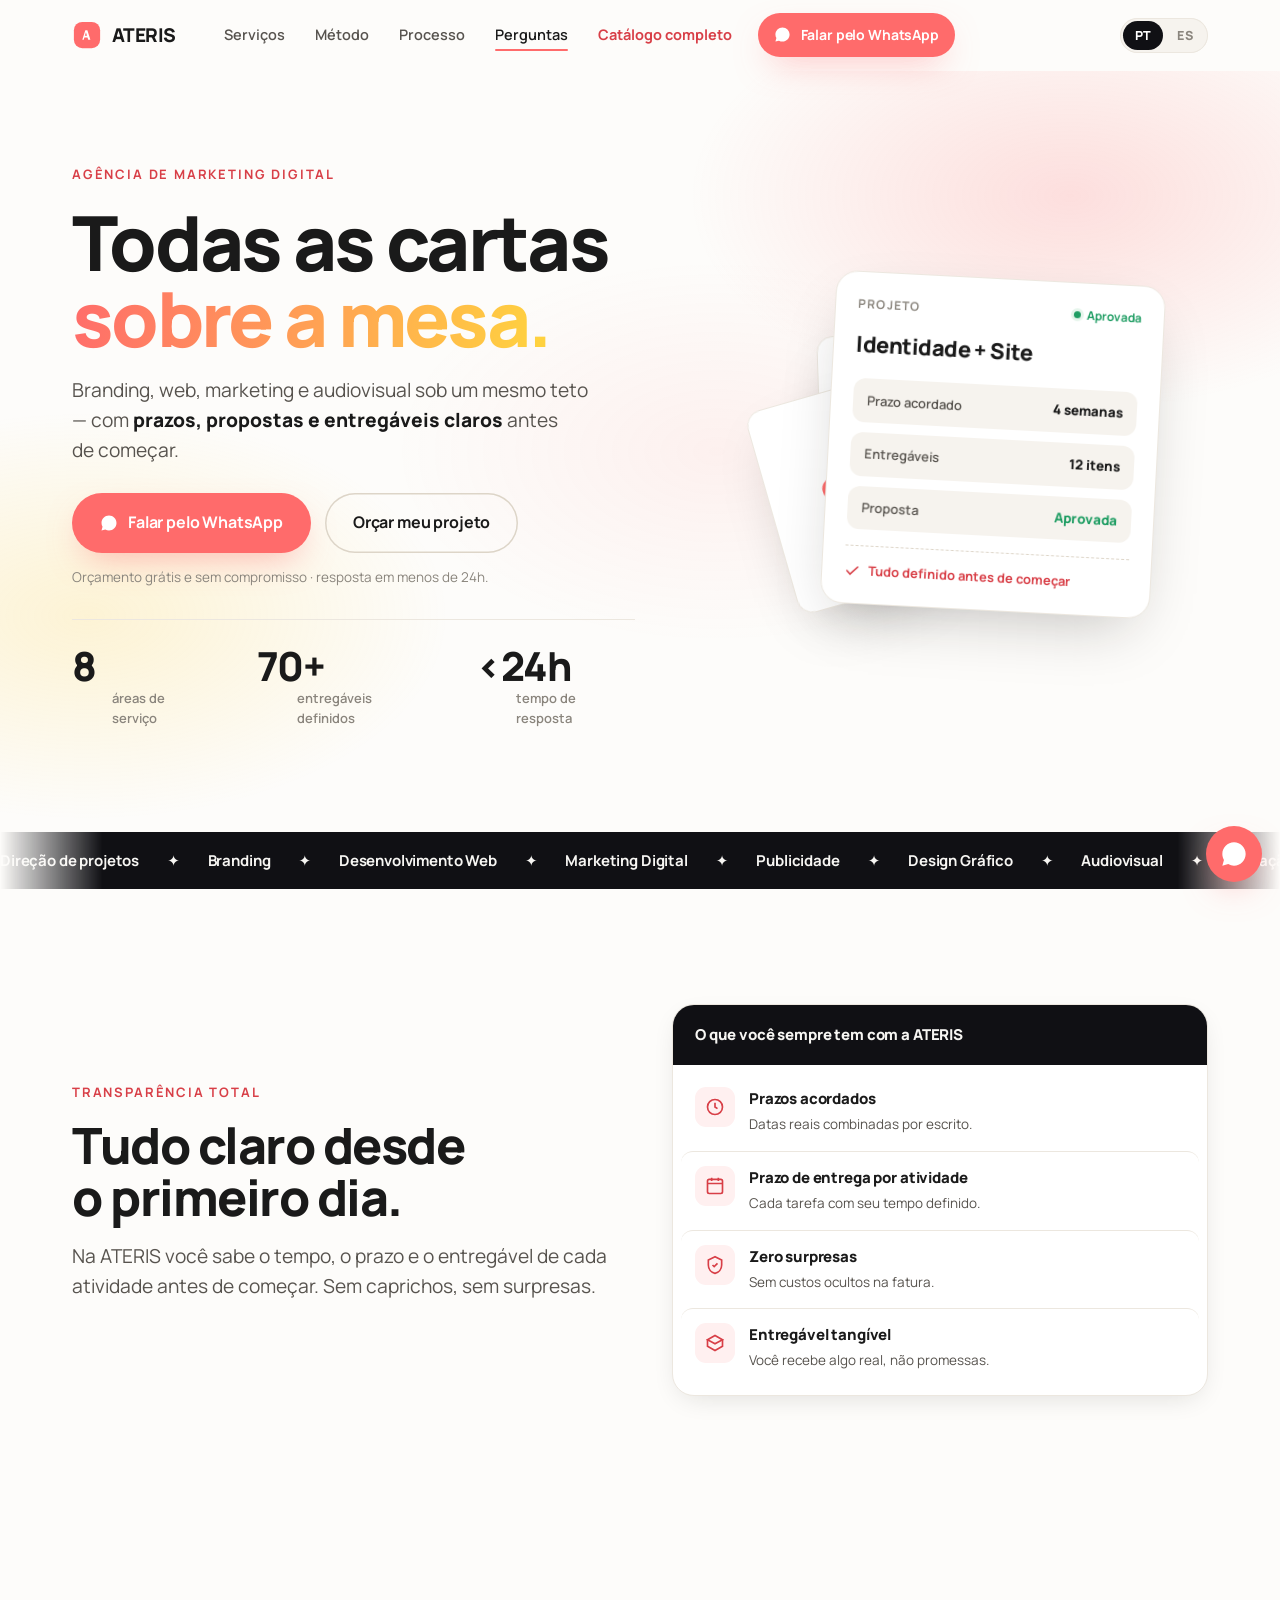
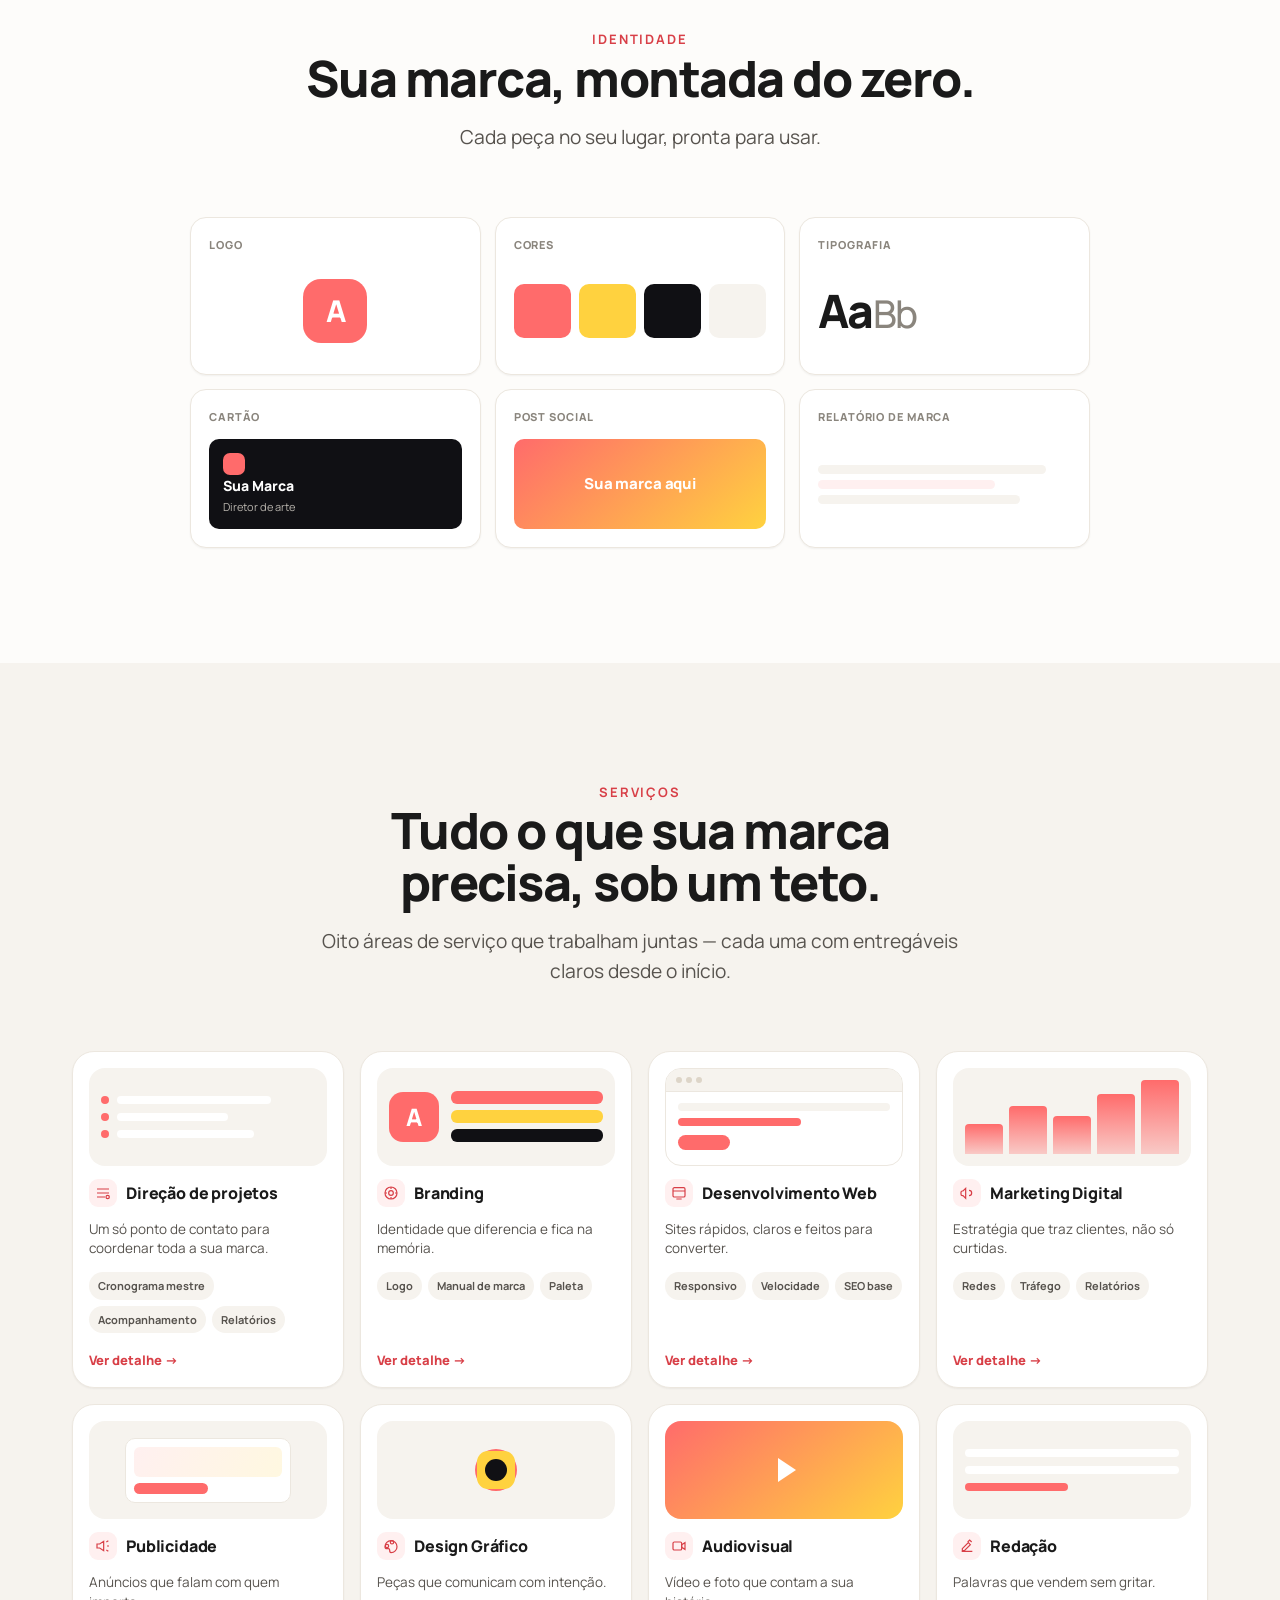
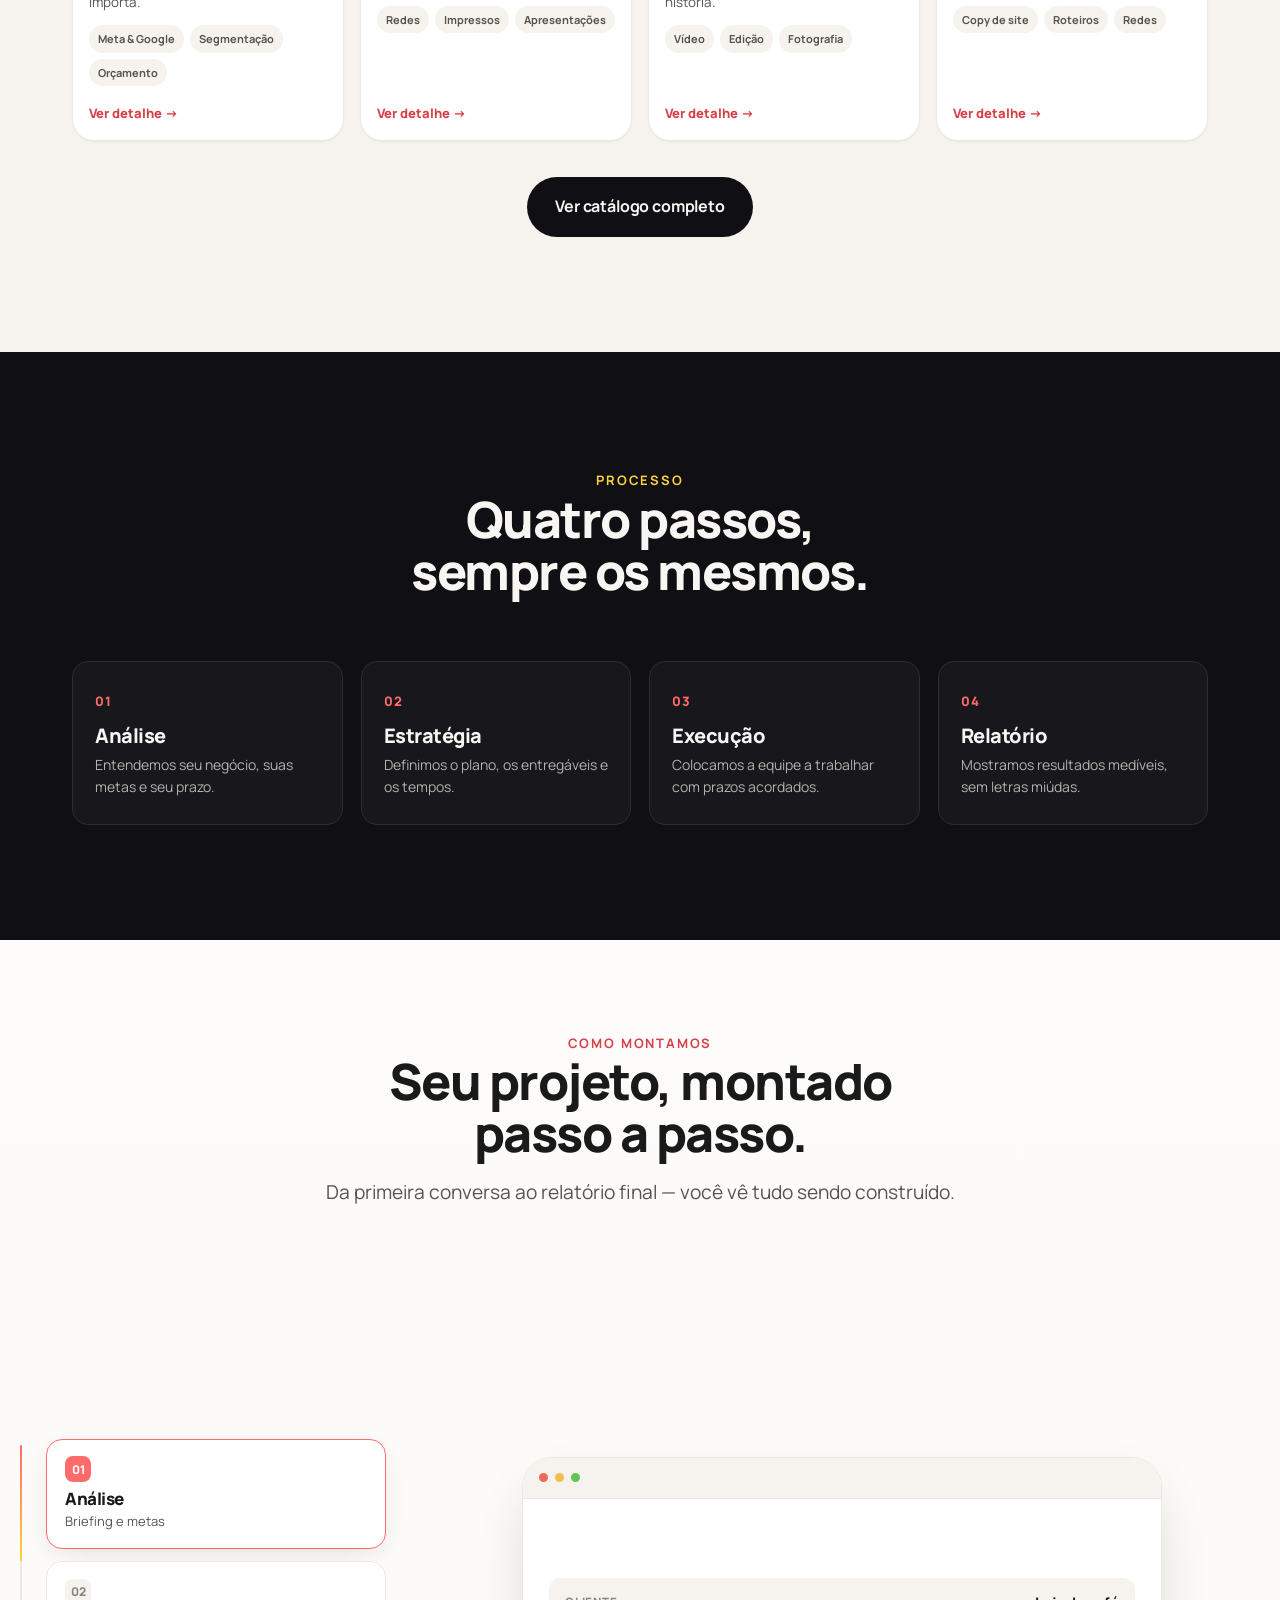
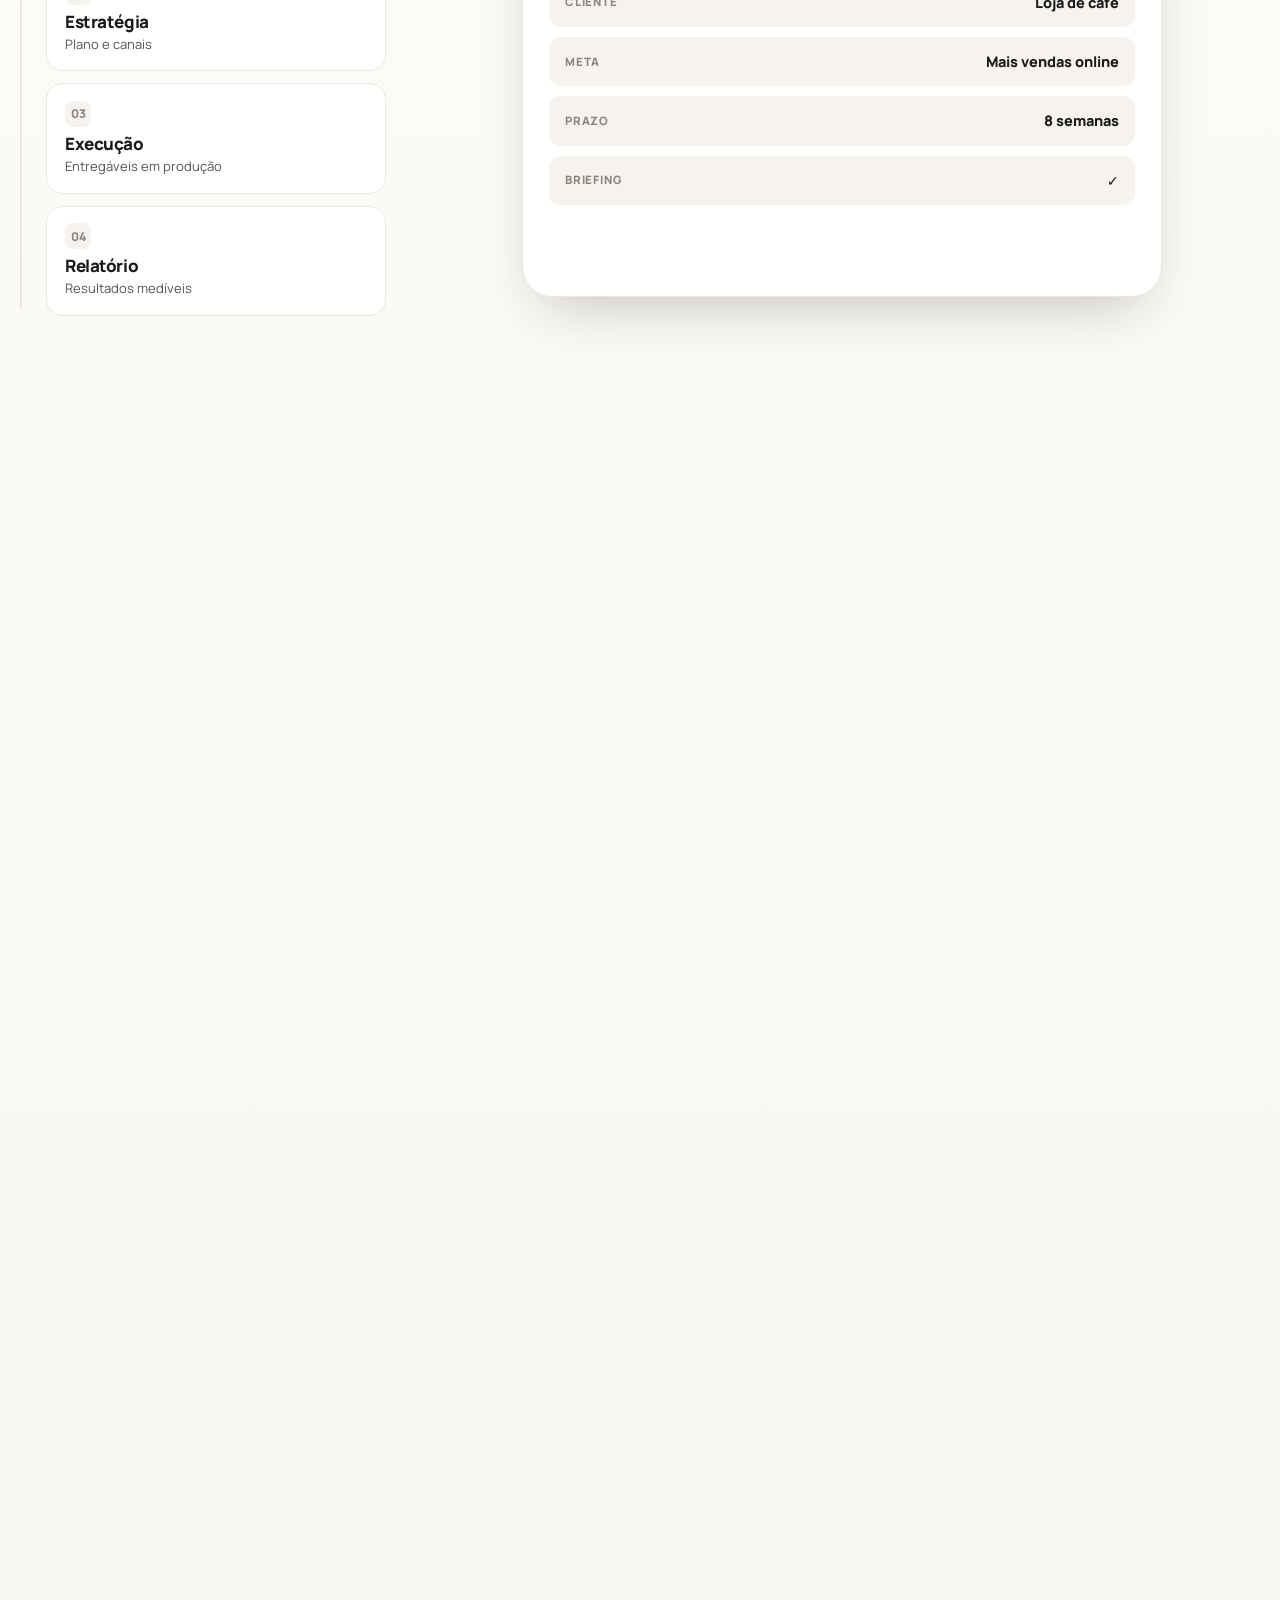
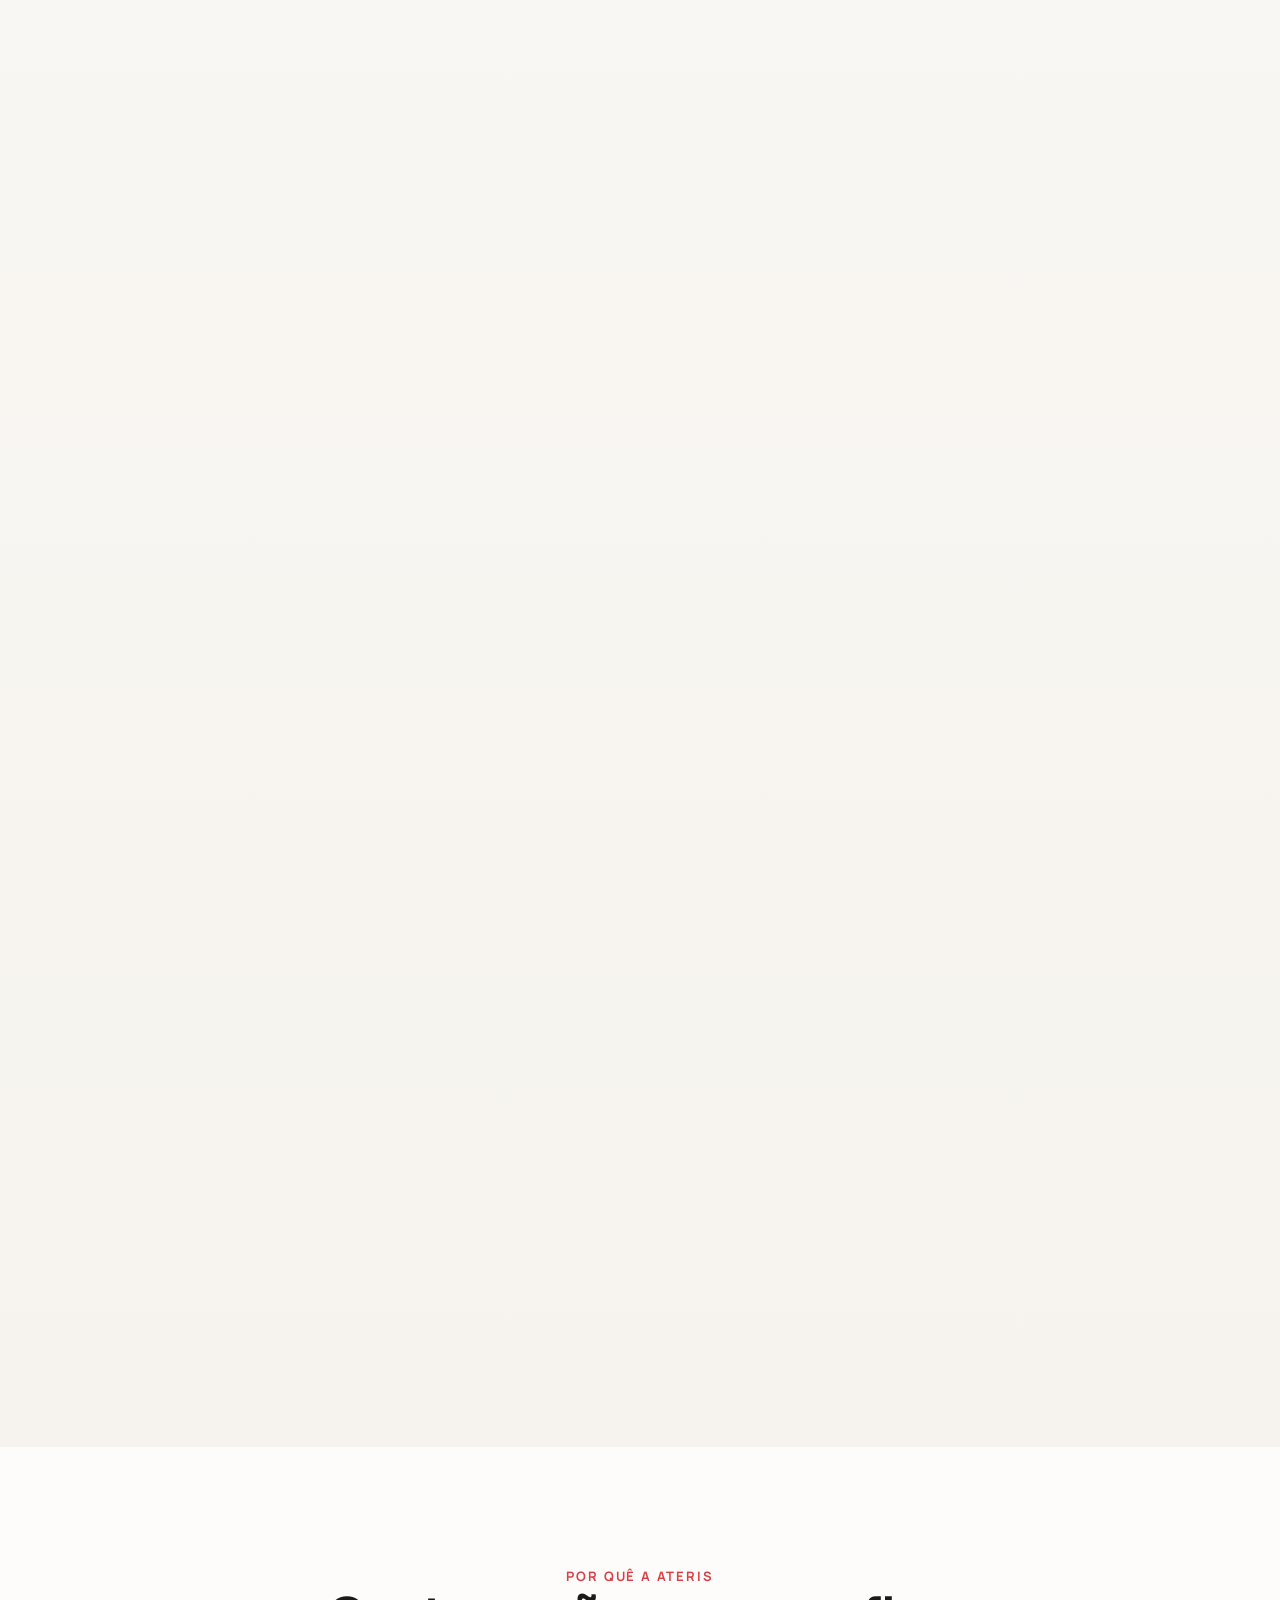
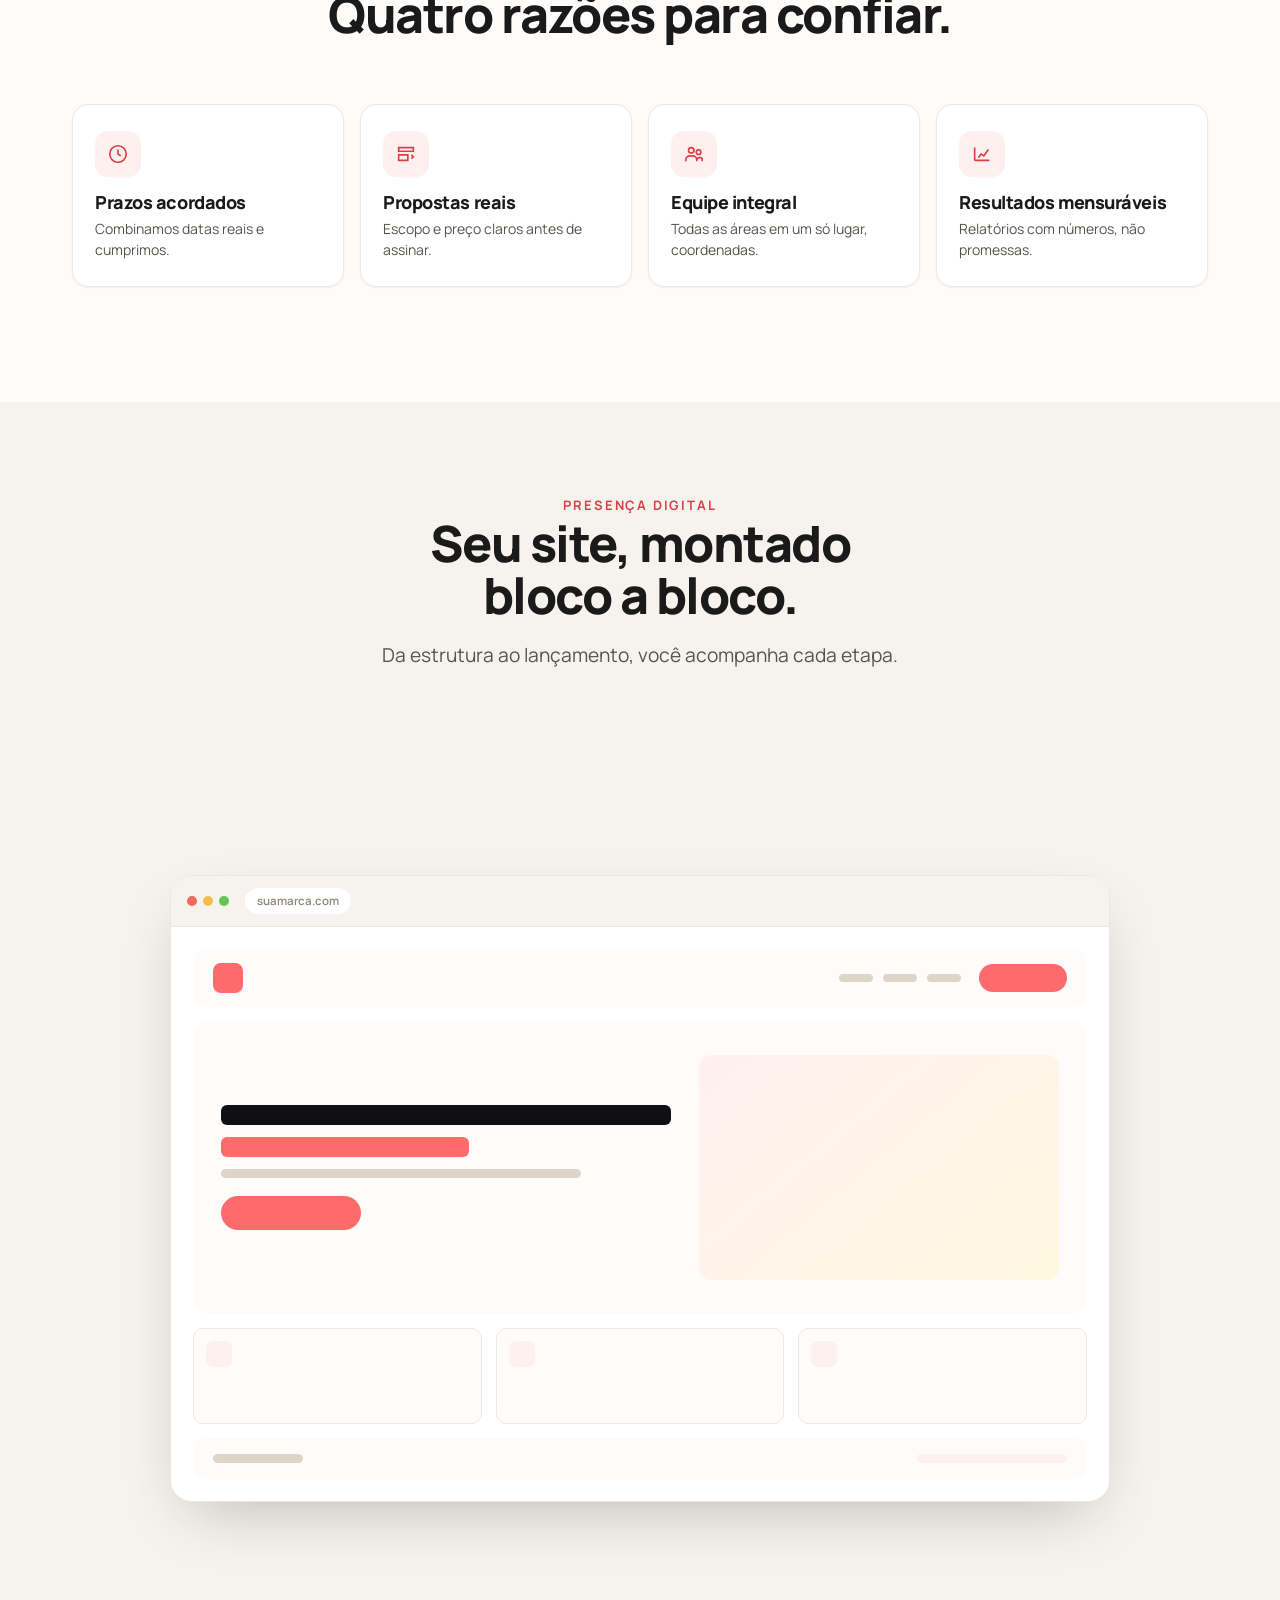
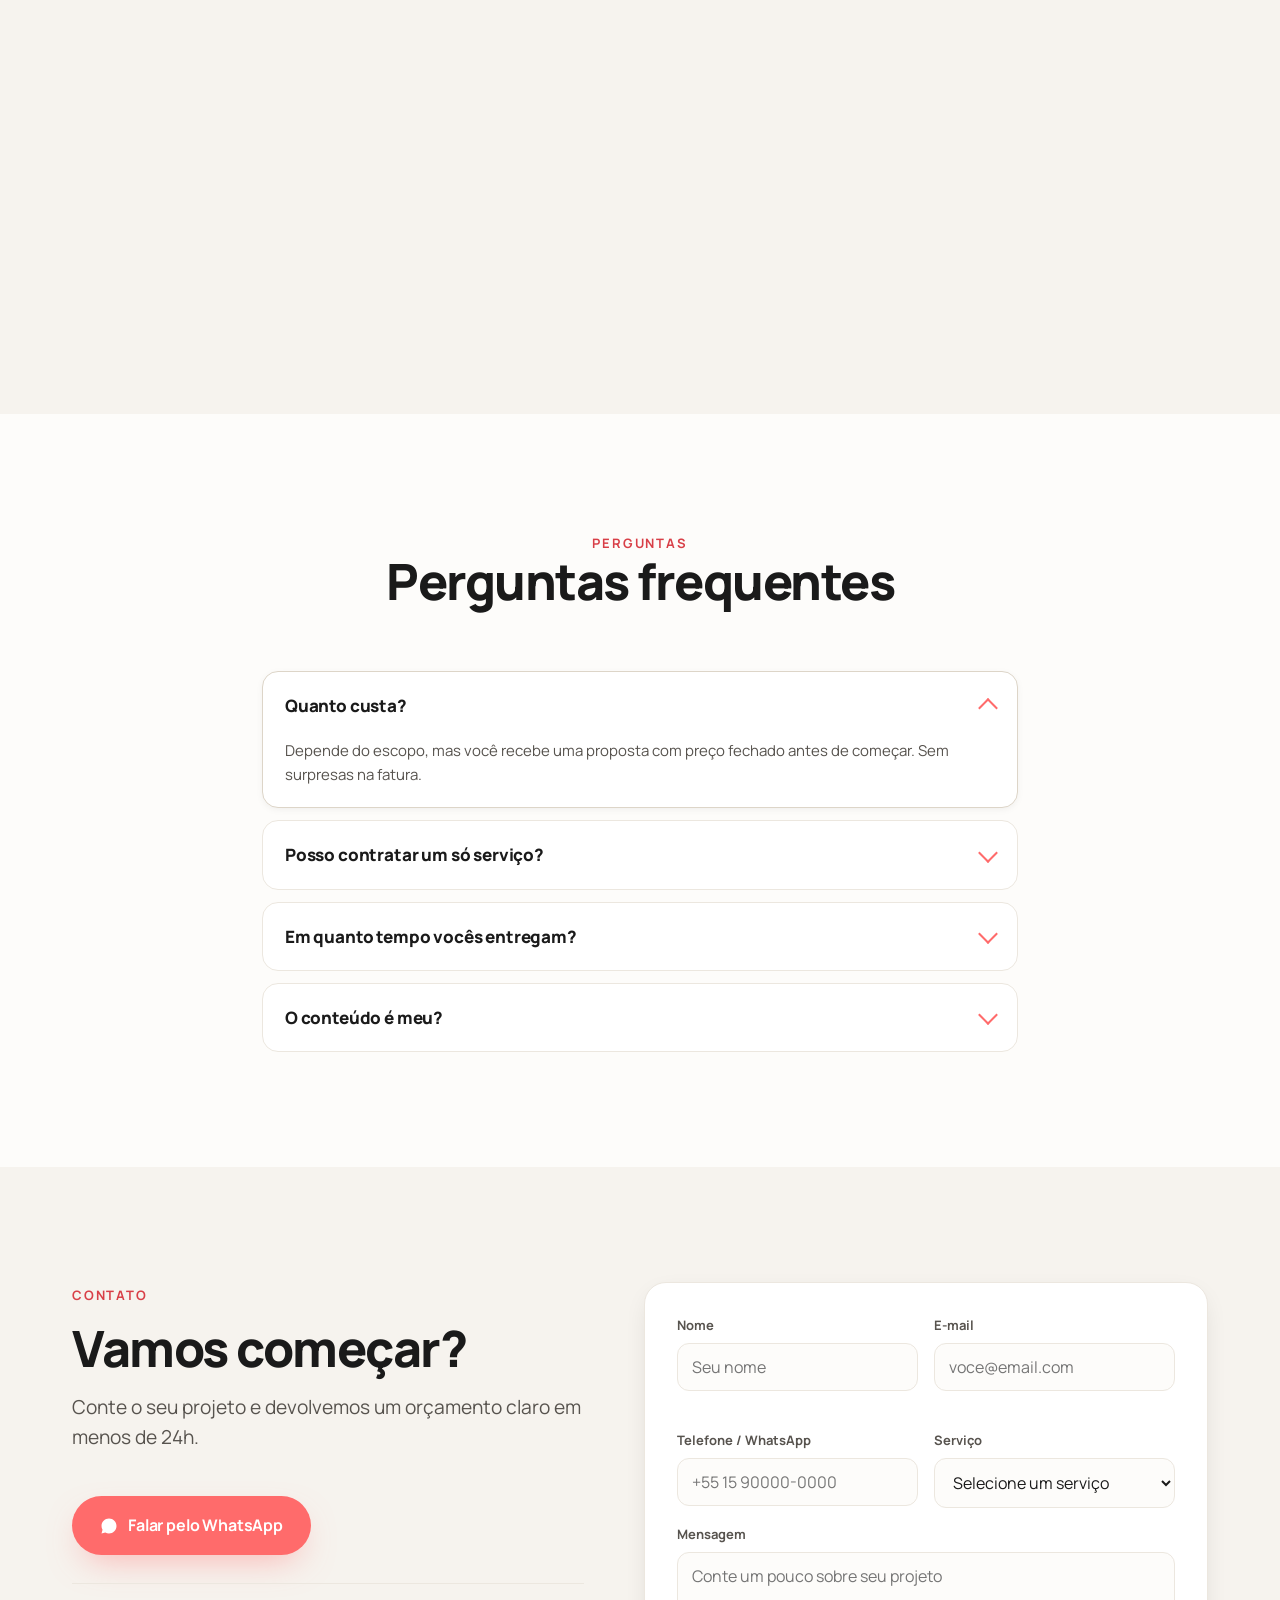
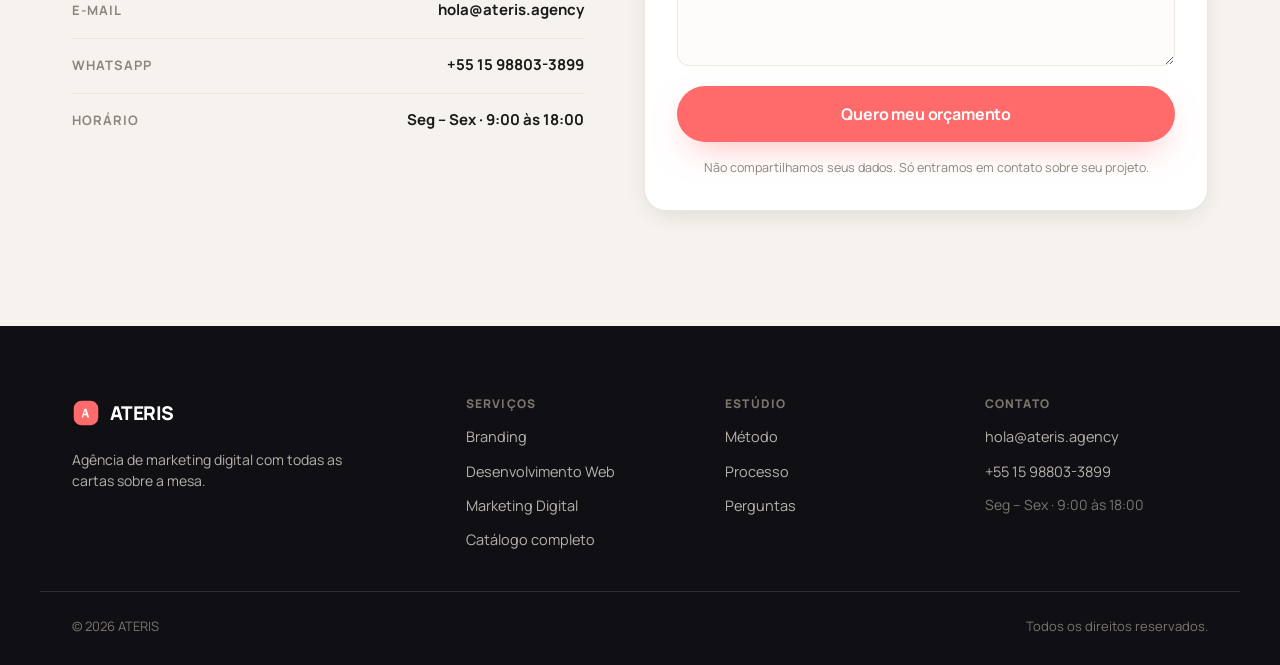
==== commit 74200ff3: "URLs limpias para Cloudflare Pages (sin .html) + canónica y sitemap del catálogo Co-Authored-By: Cla" ====
--- a/index.html
+++ b/index.html
@@ -52,7 +52,7 @@
       <a href="#metodo" class="nav-link">Método</a>
       <a href="#proceso" class="nav-link">Processo</a>
       <a href="#faq" class="nav-link">Perguntas</a>
-      <a href="catalogo.html" class="nav-link nav-link-alt">Catálogo completo</a>
+      <a href="catalogo" class="nav-link nav-link-alt">Catálogo completo</a>
       <a class="btn btn-wa nav-wa" href="https://wa.me/5515988033899?text=Ol%C3%A1%20ATERIS!%20Quero%20um%20or%C3%A7amento%20para%20meu%20projeto." id="waNav" rel="noopener noreferrer" target="_blank">
         <svg viewBox="0 0 24 24" fill="currentColor" aria-hidden="true"><path d="M17.5 14.4c-.3-.15-1.77-.87-2.04-.97-.27-.1-.47-.15-.67.15-.2.3-.77.96-.94 1.16-.17.2-.35.22-.65.07-.3-.15-1.26-.46-2.4-1.48-.89-.79-1.49-1.77-1.66-2.07-.17-.3-.02-.46.13-.61.13-.13.3-.35.45-.52.15-.17.2-.3.3-.5.1-.2.05-.37-.02-.52-.08-.15-.67-1.6-.91-2.2-.24-.58-.49-.5-.67-.51l-.57-.01c-.2 0-.52.07-.8.37-.27.3-1.04 1.02-1.04 2.48s1.07 2.88 1.22 3.08c.15.2 2.1 3.2 5.08 4.49.71.31 1.26.49 1.69.62.71.23 1.36.2 1.87.12.57-.08 1.77-.72 2.02-1.42.25-.7.25-1.3.17-1.42-.07-.13-.27-.2-.57-.35M12 2C6.48 2 2 6.48 2 12c0 1.85.5 3.58 1.38 5.07L2 22l5.05-1.33A9.96 9.96 0 0 0 12 22c5.52 0 10-4.48 10-10S17.52 2 12 2"/></svg>
         <span>Falar pelo WhatsApp</span>
@@ -246,7 +246,7 @@
 
     <div class="svc-grid assemble reveal" id="svcGrid">
       <!-- 1 Direção -->
-      <a class="svc-card" href="catalogo.html#direcao" data-tilt>
+      <a class="svc-card" href="catalogo#direcao" data-tilt>
         <div class="svc-prev pv-direcao" aria-hidden="true">
           <div class="pv tl"><span></span><i style="width:72%"></i></div>
           <div class="pv tl"><span></span><i style="width:52%"></i></div>
@@ -261,7 +261,7 @@
         <span class="svc-more">Ver detalhe →</span>
       </a>
       <!-- 2 Branding -->
-      <a class="svc-card" href="catalogo.html#branding" data-tilt>
+      <a class="svc-card" href="catalogo#branding" data-tilt>
         <div class="svc-prev pv-brand" aria-hidden="true">
           <div class="pv bmark" data-no-i18n>A</div>
           <div class="pv bsw"><i style="background:#ff6b6b"></i><i style="background:#ffd23f"></i><i style="background:#101014"></i></div>
@@ -275,7 +275,7 @@
         <span class="svc-more">Ver detalhe →</span>
       </a>
       <!-- 3 Web -->
-      <a class="svc-card" href="catalogo.html#web" data-tilt>
+      <a class="svc-card" href="catalogo#web" data-tilt>
         <div class="svc-prev pv-web" aria-hidden="true">
           <div class="pv wbar"><b></b><b></b><b></b></div>
           <div class="pv wbody"><span class="wl"></span><span class="wl s"></span><span class="wbtn"></span></div>
@@ -289,7 +289,7 @@
         <span class="svc-more">Ver detalhe →</span>
       </a>
       <!-- 4 Marketing -->
-      <a class="svc-card" href="catalogo.html#marketing" data-tilt>
+      <a class="svc-card" href="catalogo#marketing" data-tilt>
         <div class="svc-prev pv-chart" aria-hidden="true">
           <i class="pv" style="height:30px"></i><i class="pv" style="height:48px"></i><i class="pv" style="height:38px"></i><i class="pv" style="height:60px"></i><i class="pv" style="height:74px"></i>
         </div>
@@ -302,7 +302,7 @@
         <span class="svc-more">Ver detalhe →</span>
       </a>
       <!-- 5 Publicidade -->
-      <a class="svc-card" href="catalogo.html#publicidade" data-tilt>
+      <a class="svc-card" href="catalogo#publicidade" data-tilt>
         <div class="svc-prev pv-ad" aria-hidden="true">
           <div class="pv adcard"><span class="adimg"></span><span class="adcta"></span></div>
         </div>
@@ -315,7 +315,7 @@
         <span class="svc-more">Ver detalhe →</span>
       </a>
       <!-- 6 Design -->
-      <a class="svc-card" href="catalogo.html#design" data-tilt>
+      <a class="svc-card" href="catalogo#design" data-tilt>
         <div class="svc-prev pv-design" aria-hidden="true">
           <span class="pv ds c1"></span><span class="pv ds c2"></span><span class="pv ds c3"></span>
         </div>
@@ -328,7 +328,7 @@
         <span class="svc-more">Ver detalhe →</span>
       </a>
       <!-- 7 Audiovisual -->
-      <a class="svc-card" href="catalogo.html#audiovisual" data-tilt>
+      <a class="svc-card" href="catalogo#audiovisual" data-tilt>
         <div class="svc-prev pv-av" aria-hidden="true">
           <span class="pv playbtn"></span>
         </div>
@@ -341,7 +341,7 @@
         <span class="svc-more">Ver detalhe →</span>
       </a>
       <!-- 8 Redação -->
-      <a class="svc-card" href="catalogo.html#redacao" data-tilt>
+      <a class="svc-card" href="catalogo#redacao" data-tilt>
         <div class="svc-prev pv-text" aria-hidden="true">
           <span class="pv tx"></span><span class="pv tx"></span><span class="pv tx s"></span>
         </div>
@@ -356,7 +356,7 @@
     </div>
 
     <div class="svc-foot reveal">
-      <a class="btn btn-dark btn-lg" href="catalogo.html">Ver catálogo completo</a>
+      <a class="btn btn-dark btn-lg" href="catalogo">Ver catálogo completo</a>
     </div>
   </div>
 </section>
@@ -665,7 +665,7 @@
       <a href="#servicios">Branding</a>
       <a href="#servicios">Desenvolvimento Web</a>
       <a href="#servicios">Marketing Digital</a>
-      <a href="catalogo.html">Catálogo completo</a>
+      <a href="catalogo">Catálogo completo</a>
     </div>
     <div class="footer-col">
       <h4 class="footer-h">Estúdio</h4>
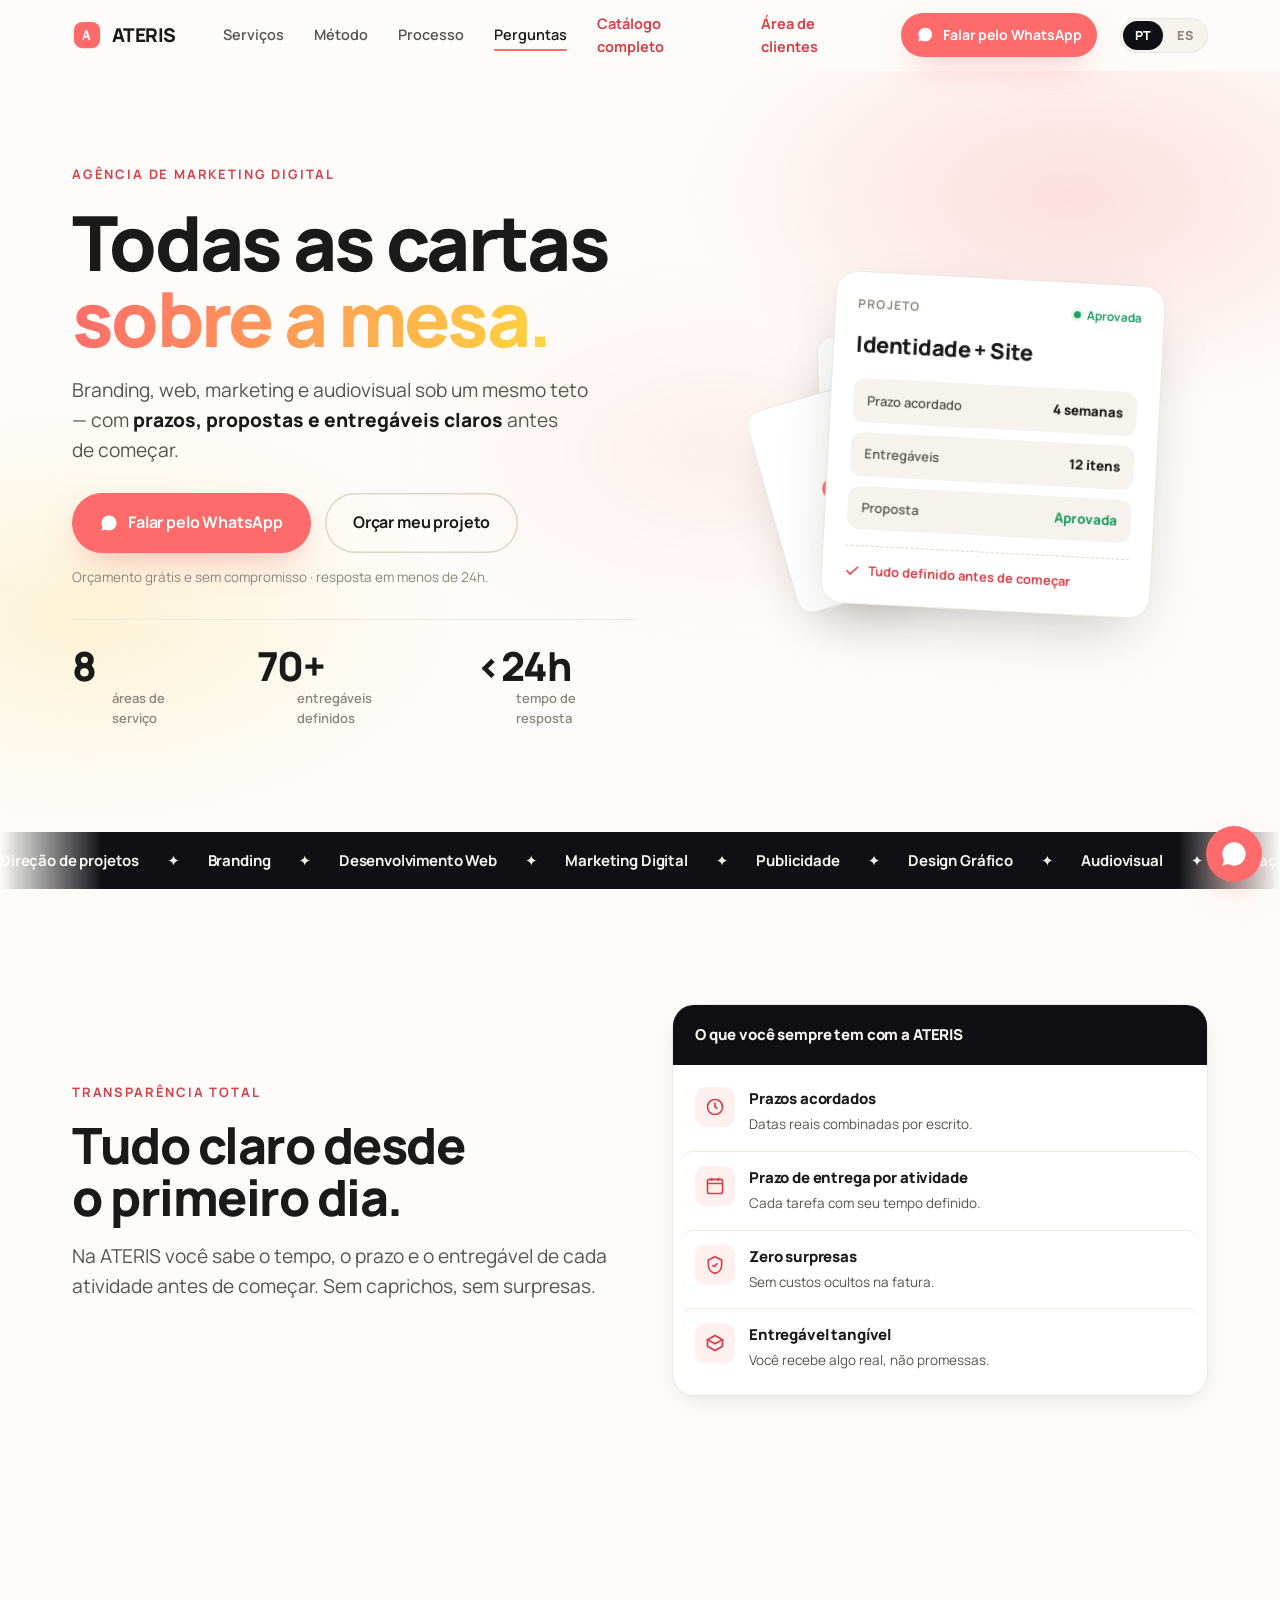
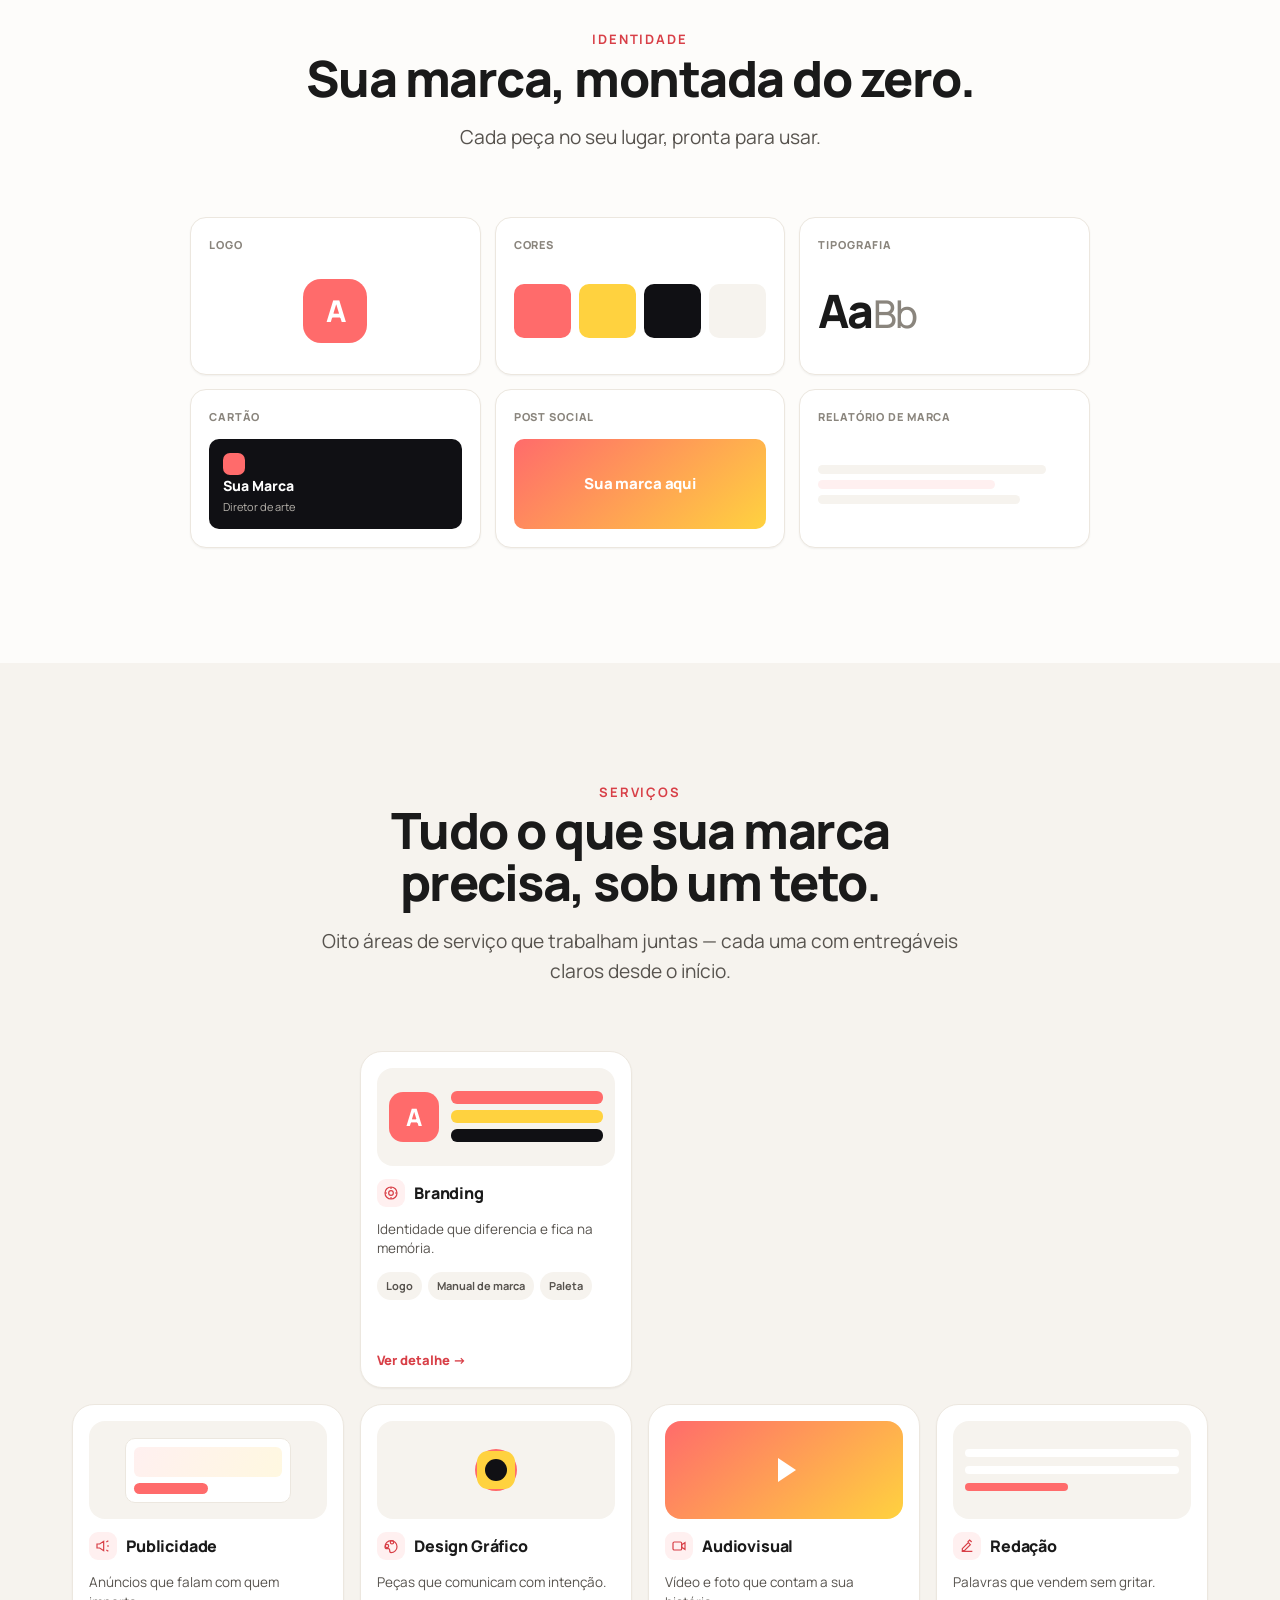
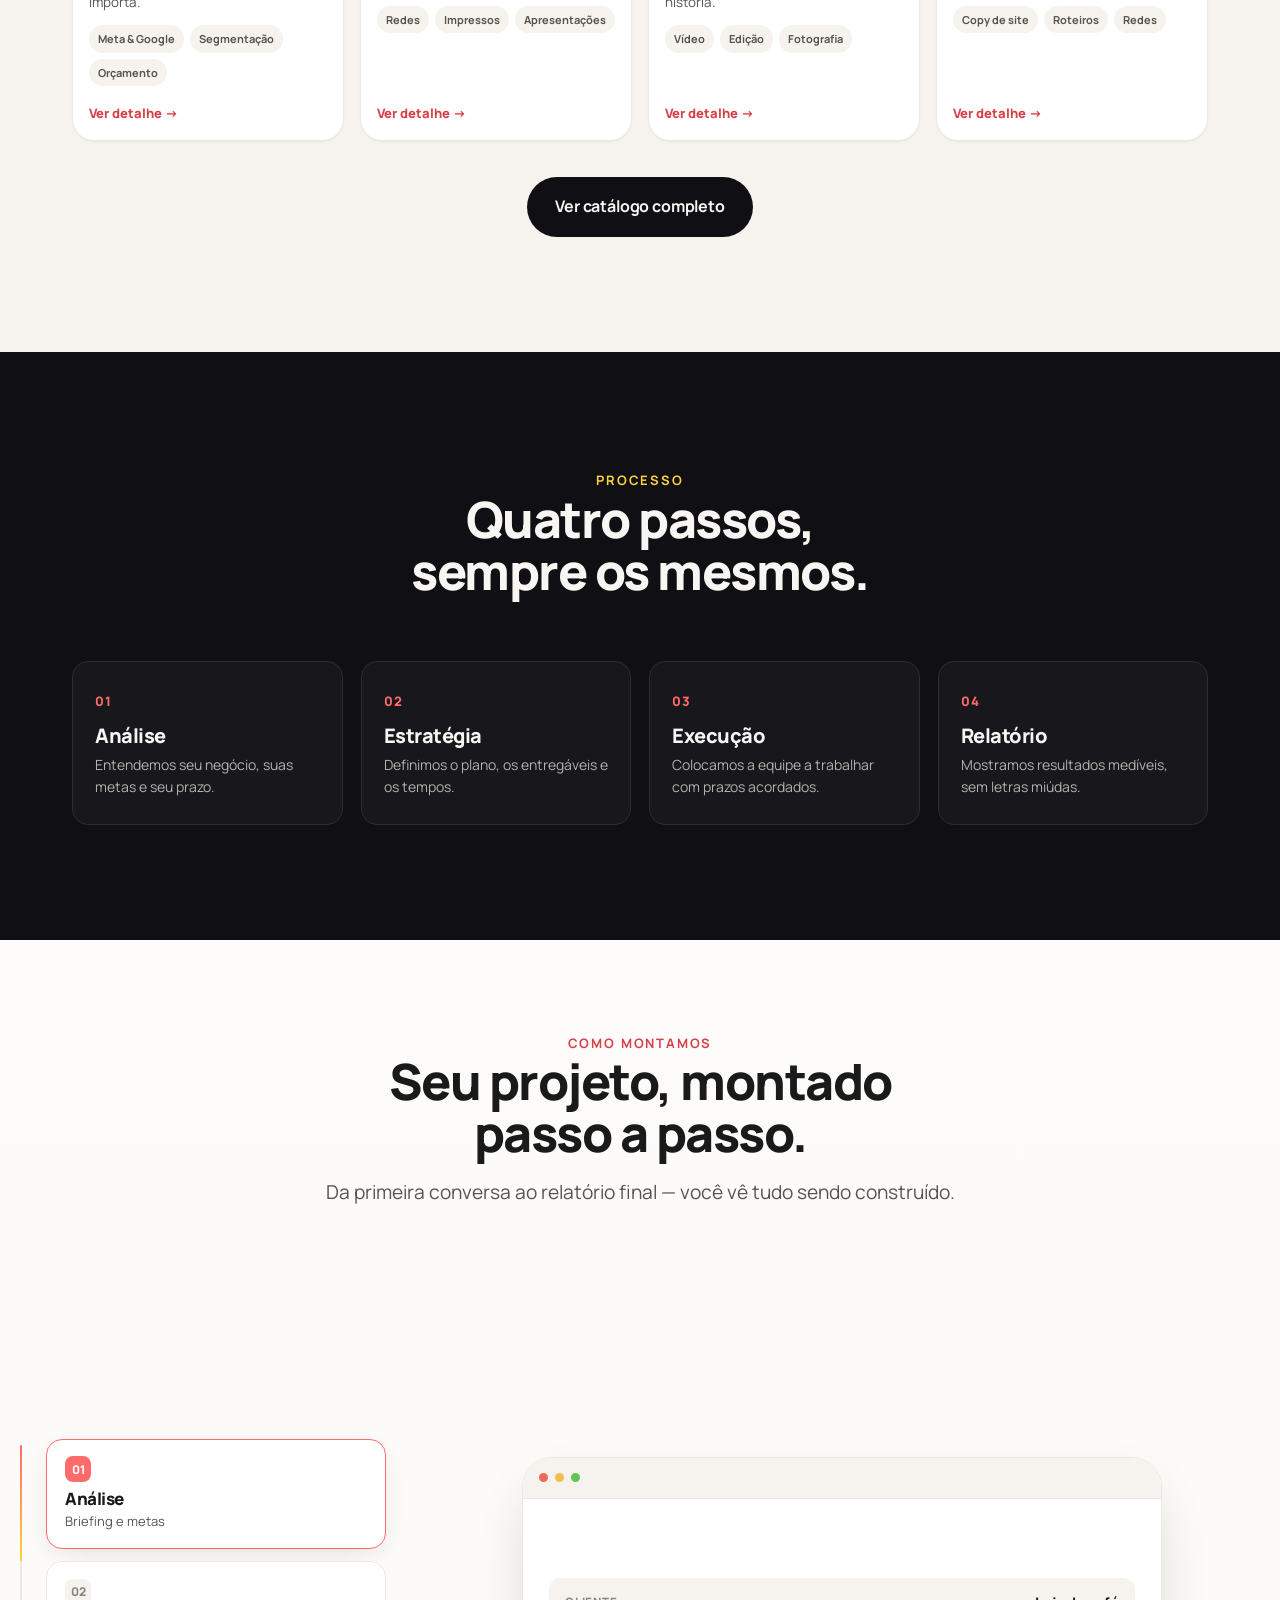
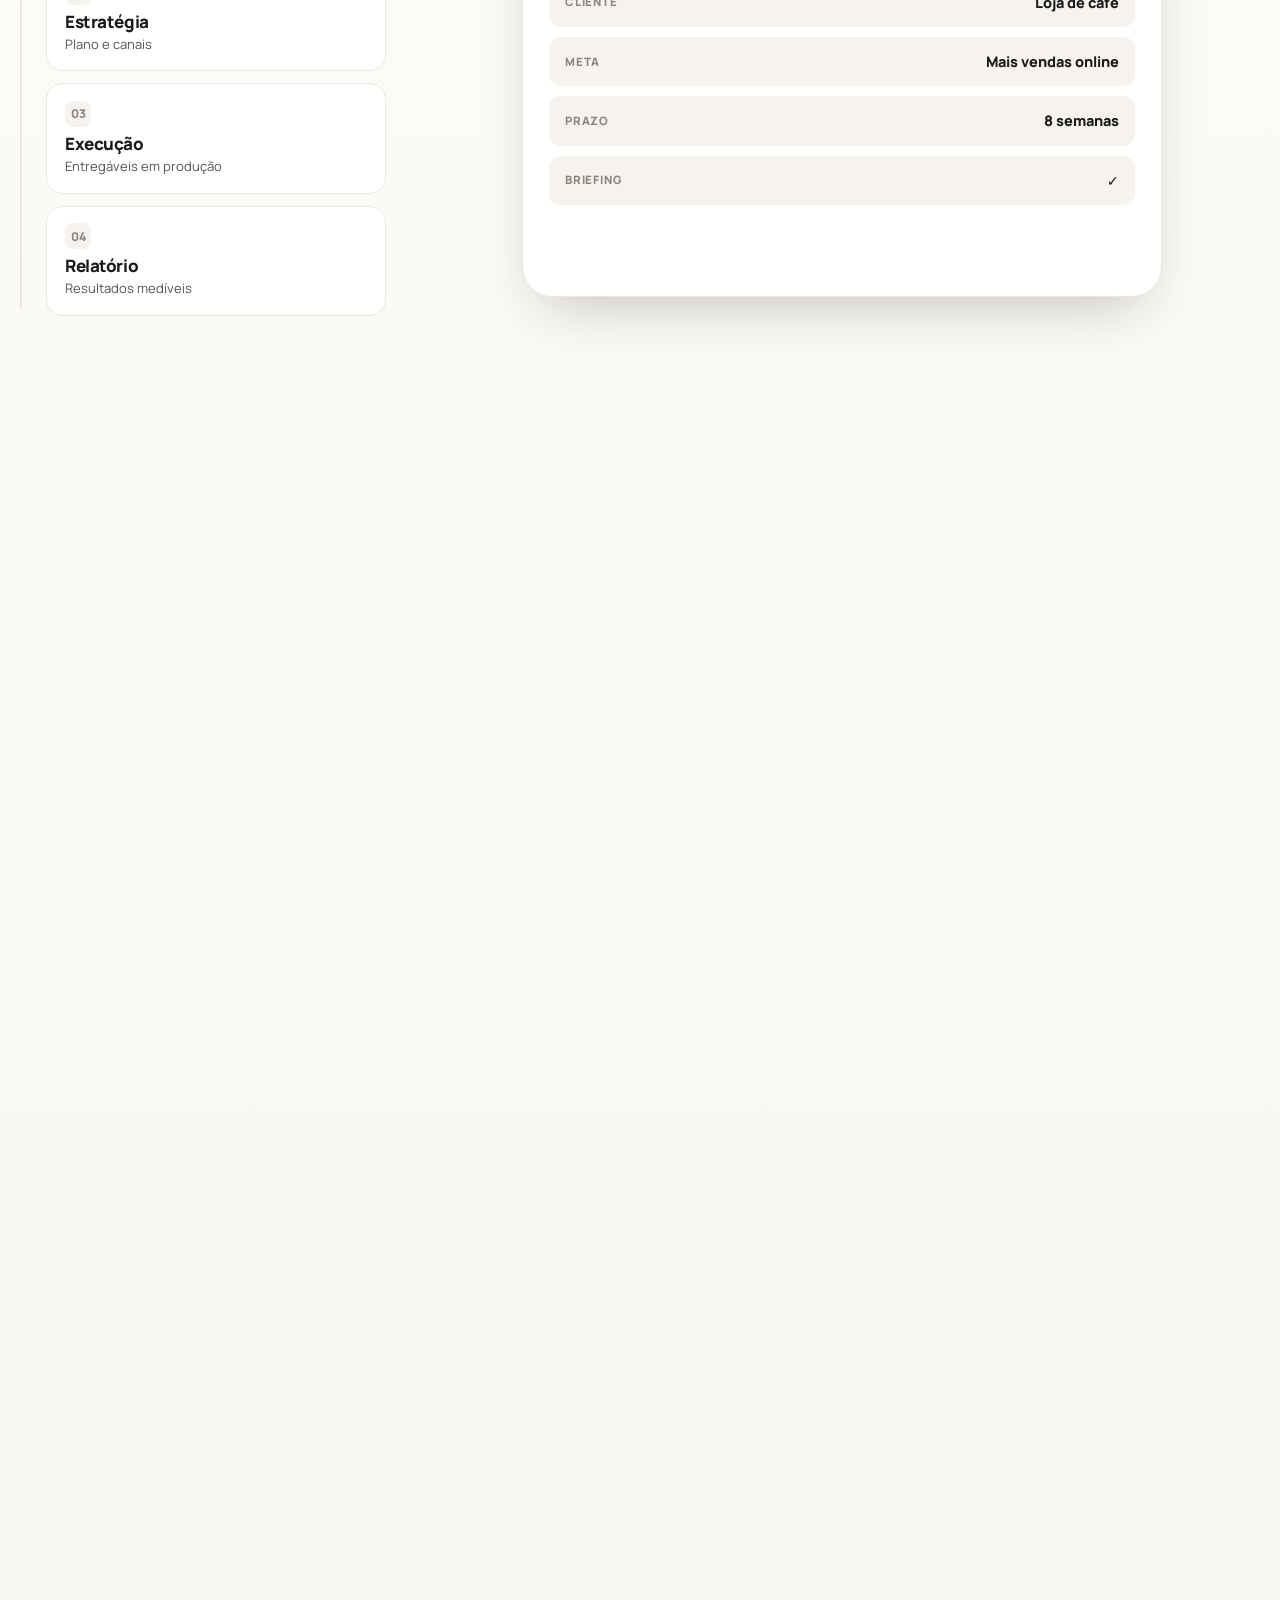
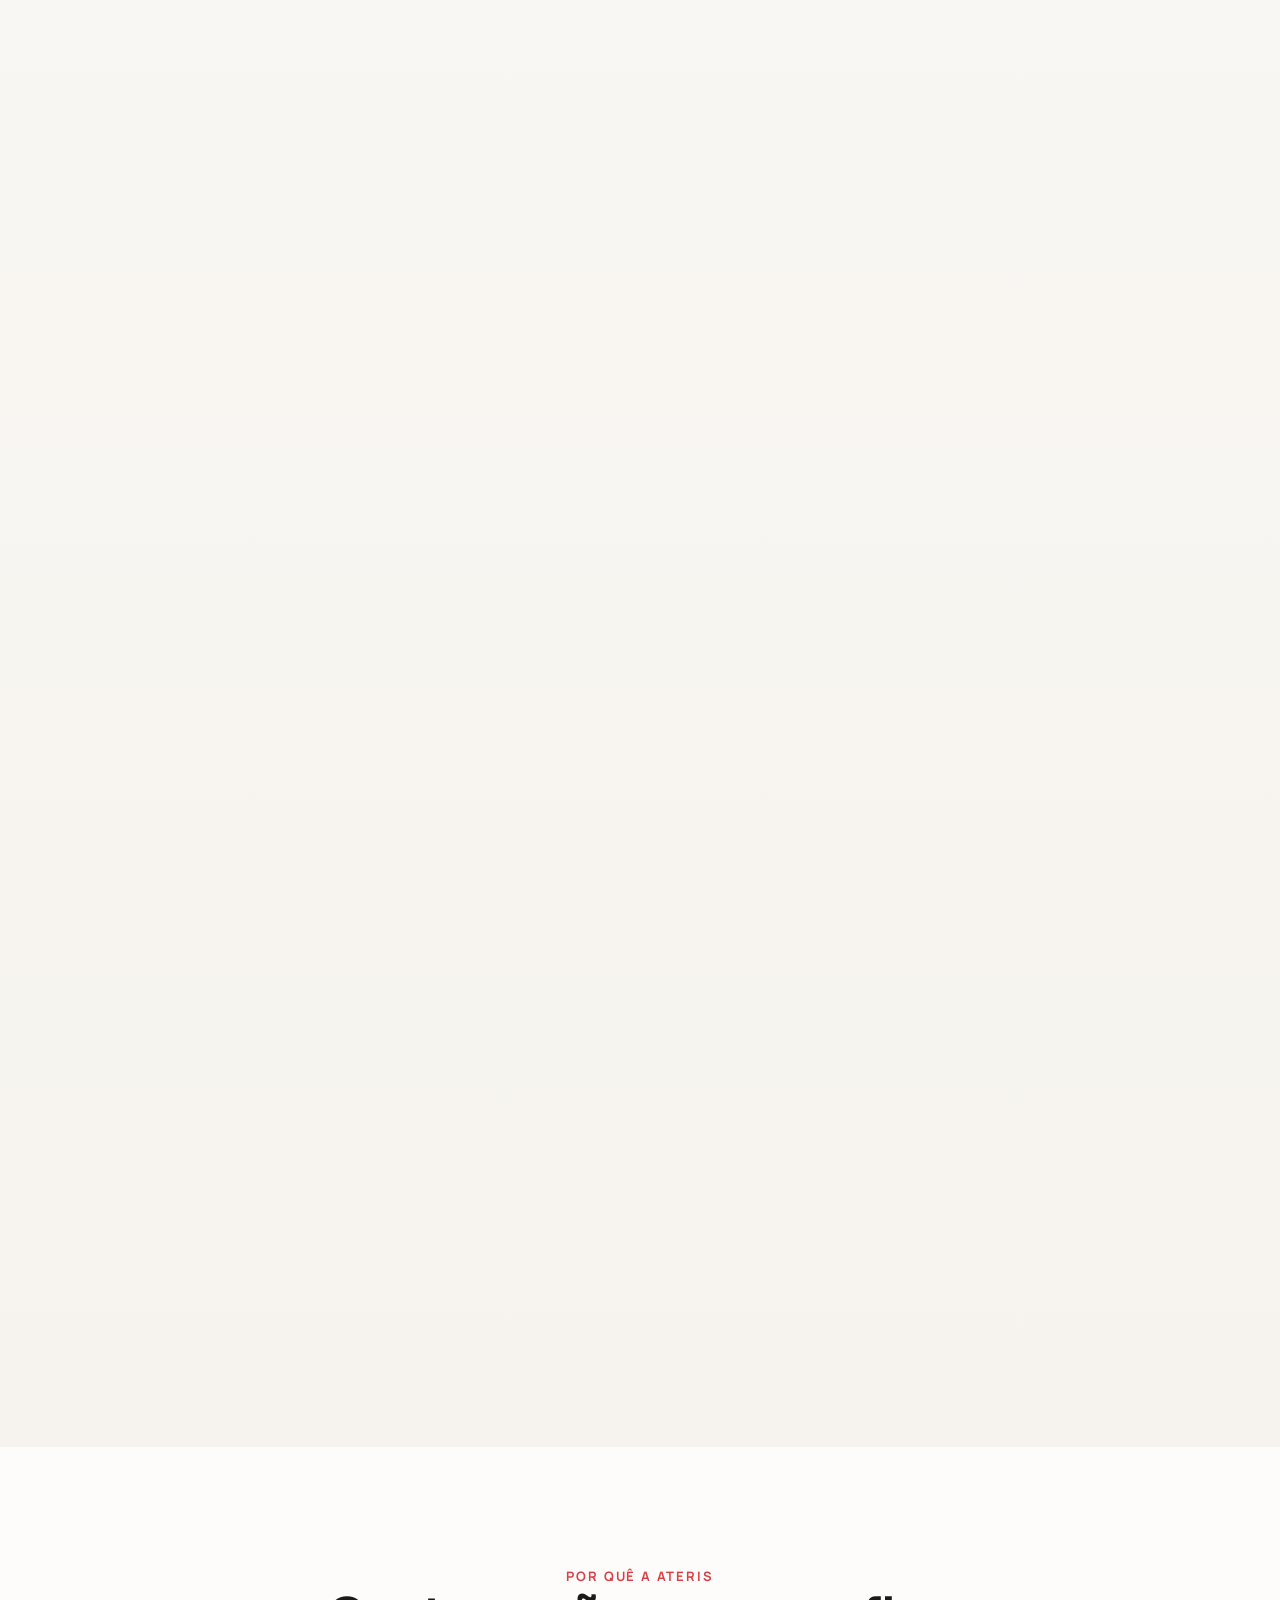
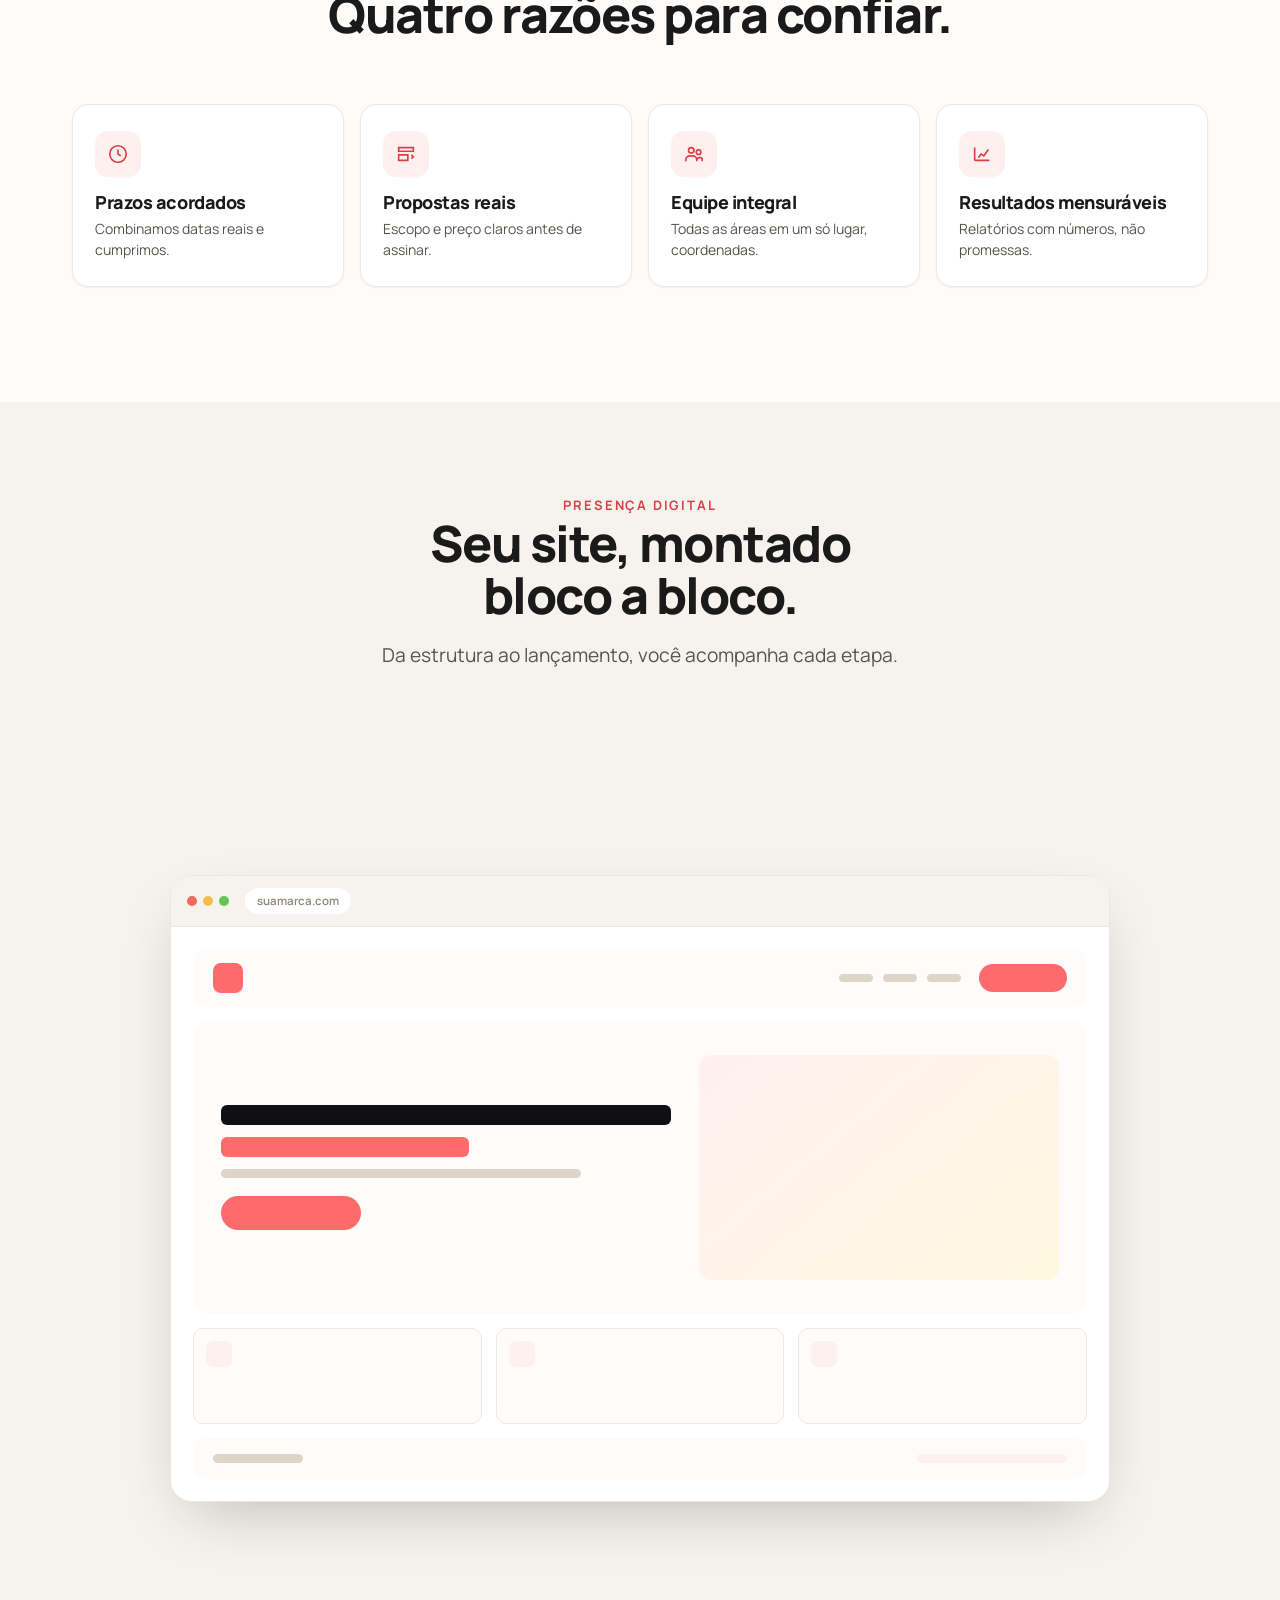
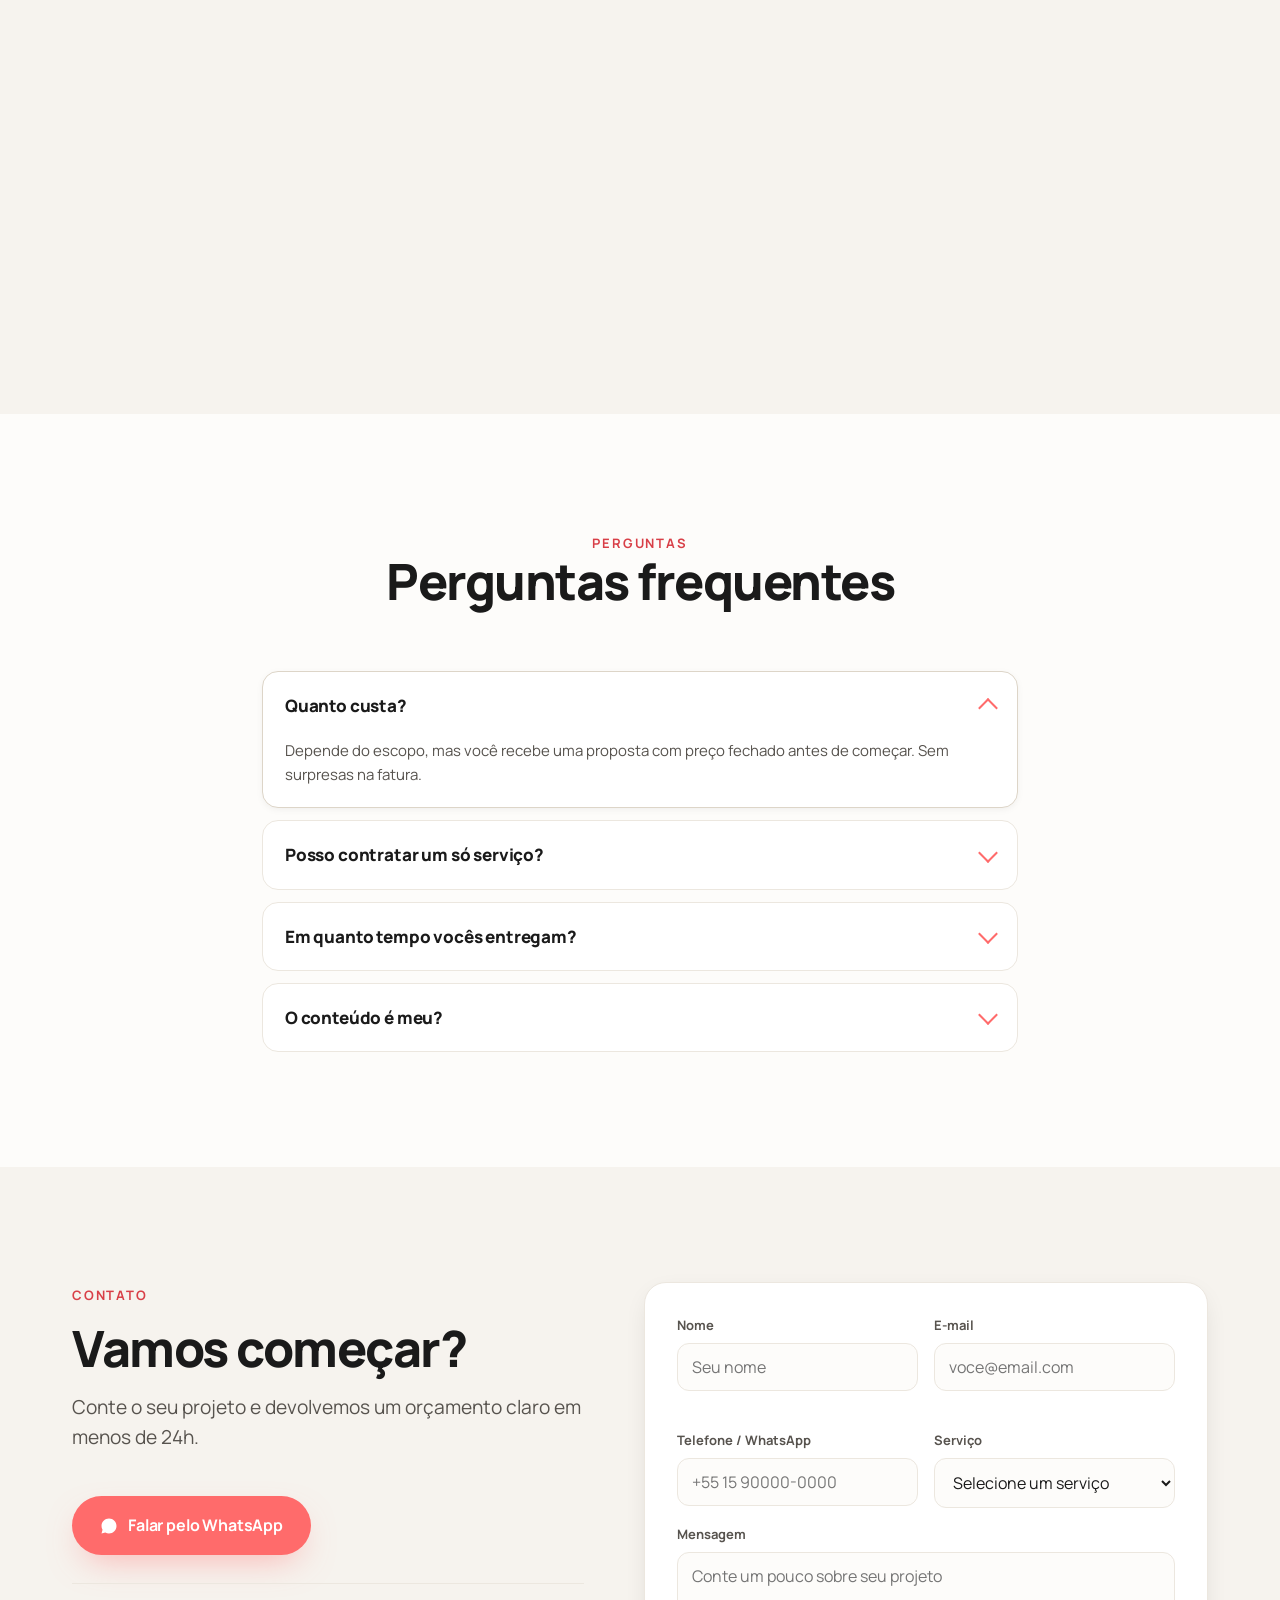
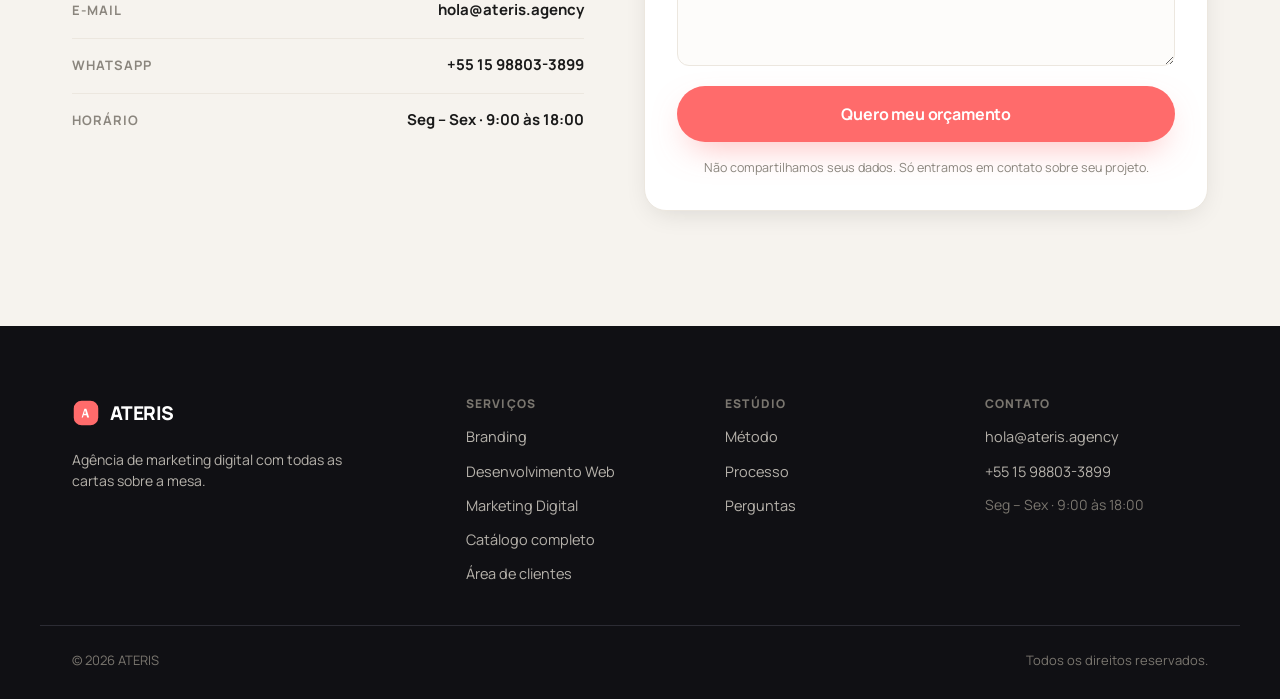
==== commit 5d4e7b9f: "Integrar área de clientes (login + dashboard demo) con URLs limpias - area-login.html (gate) + area." ====
--- a/index.html
+++ b/index.html
@@ -53,6 +53,7 @@
       <a href="#proceso" class="nav-link">Processo</a>
       <a href="#faq" class="nav-link">Perguntas</a>
       <a href="catalogo" class="nav-link nav-link-alt">Catálogo completo</a>
+      <a href="area-login" class="nav-link nav-link-alt">Área de clientes</a>
       <a class="btn btn-wa nav-wa" href="https://wa.me/5515988033899?text=Ol%C3%A1%20ATERIS!%20Quero%20um%20or%C3%A7amento%20para%20meu%20projeto." id="waNav" rel="noopener noreferrer" target="_blank">
         <svg viewBox="0 0 24 24" fill="currentColor" aria-hidden="true"><path d="M17.5 14.4c-.3-.15-1.77-.87-2.04-.97-.27-.1-.47-.15-.67.15-.2.3-.77.96-.94 1.16-.17.2-.35.22-.65.07-.3-.15-1.26-.46-2.4-1.48-.89-.79-1.49-1.77-1.66-2.07-.17-.3-.02-.46.13-.61.13-.13.3-.35.45-.52.15-.17.2-.3.3-.5.1-.2.05-.37-.02-.52-.08-.15-.67-1.6-.91-2.2-.24-.58-.49-.5-.67-.51l-.57-.01c-.2 0-.52.07-.8.37-.27.3-1.04 1.02-1.04 2.48s1.07 2.88 1.22 3.08c.15.2 2.1 3.2 5.08 4.49.71.31 1.26.49 1.69.62.71.23 1.36.2 1.87.12.57-.08 1.77-.72 2.02-1.42.25-.7.25-1.3.17-1.42-.07-.13-.27-.2-.57-.35M12 2C6.48 2 2 6.48 2 12c0 1.85.5 3.58 1.38 5.07L2 22l5.05-1.33A9.96 9.96 0 0 0 12 22c5.52 0 10-4.48 10-10S17.52 2 12 2"/></svg>
         <span>Falar pelo WhatsApp</span>
@@ -666,6 +667,7 @@
       <a href="#servicios">Desenvolvimento Web</a>
       <a href="#servicios">Marketing Digital</a>
       <a href="catalogo">Catálogo completo</a>
+      <a href="area-login">Área de clientes</a>
     </div>
     <div class="footer-col">
       <h4 class="footer-h">Estúdio</h4>
